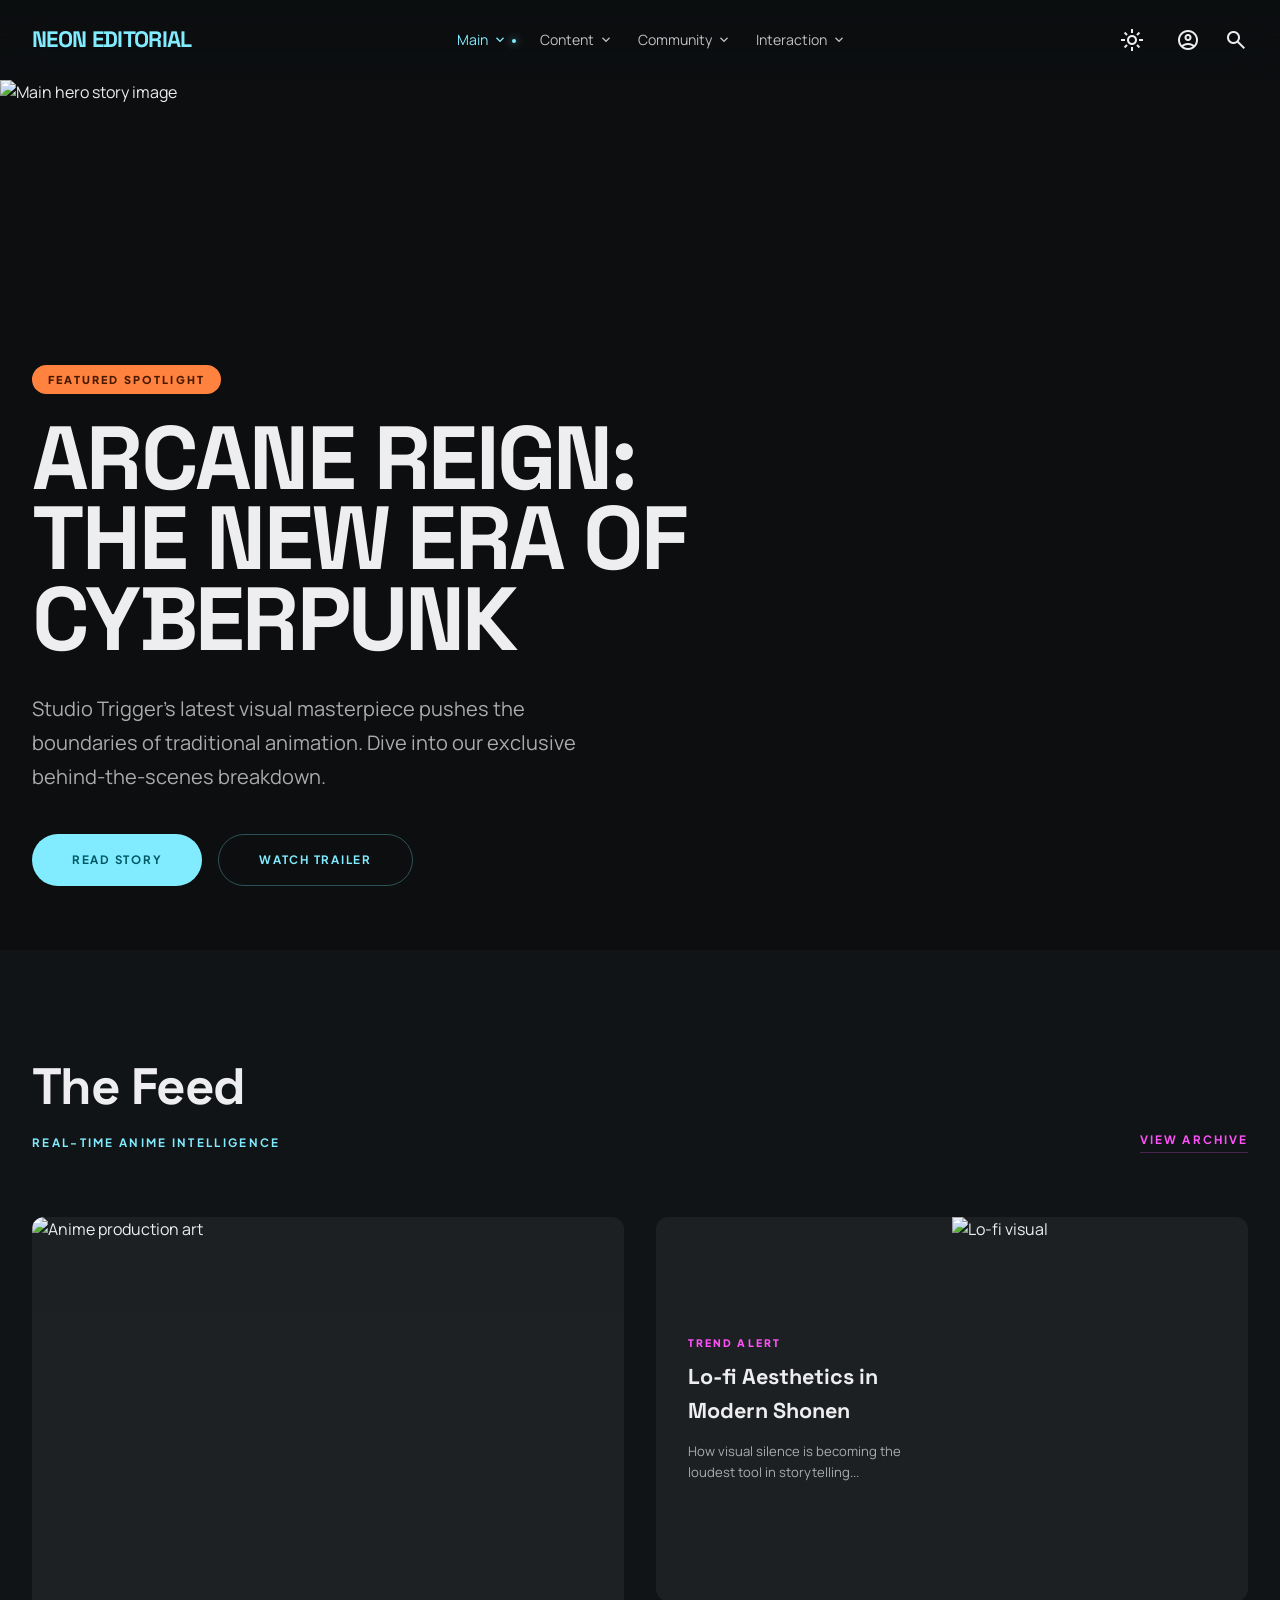
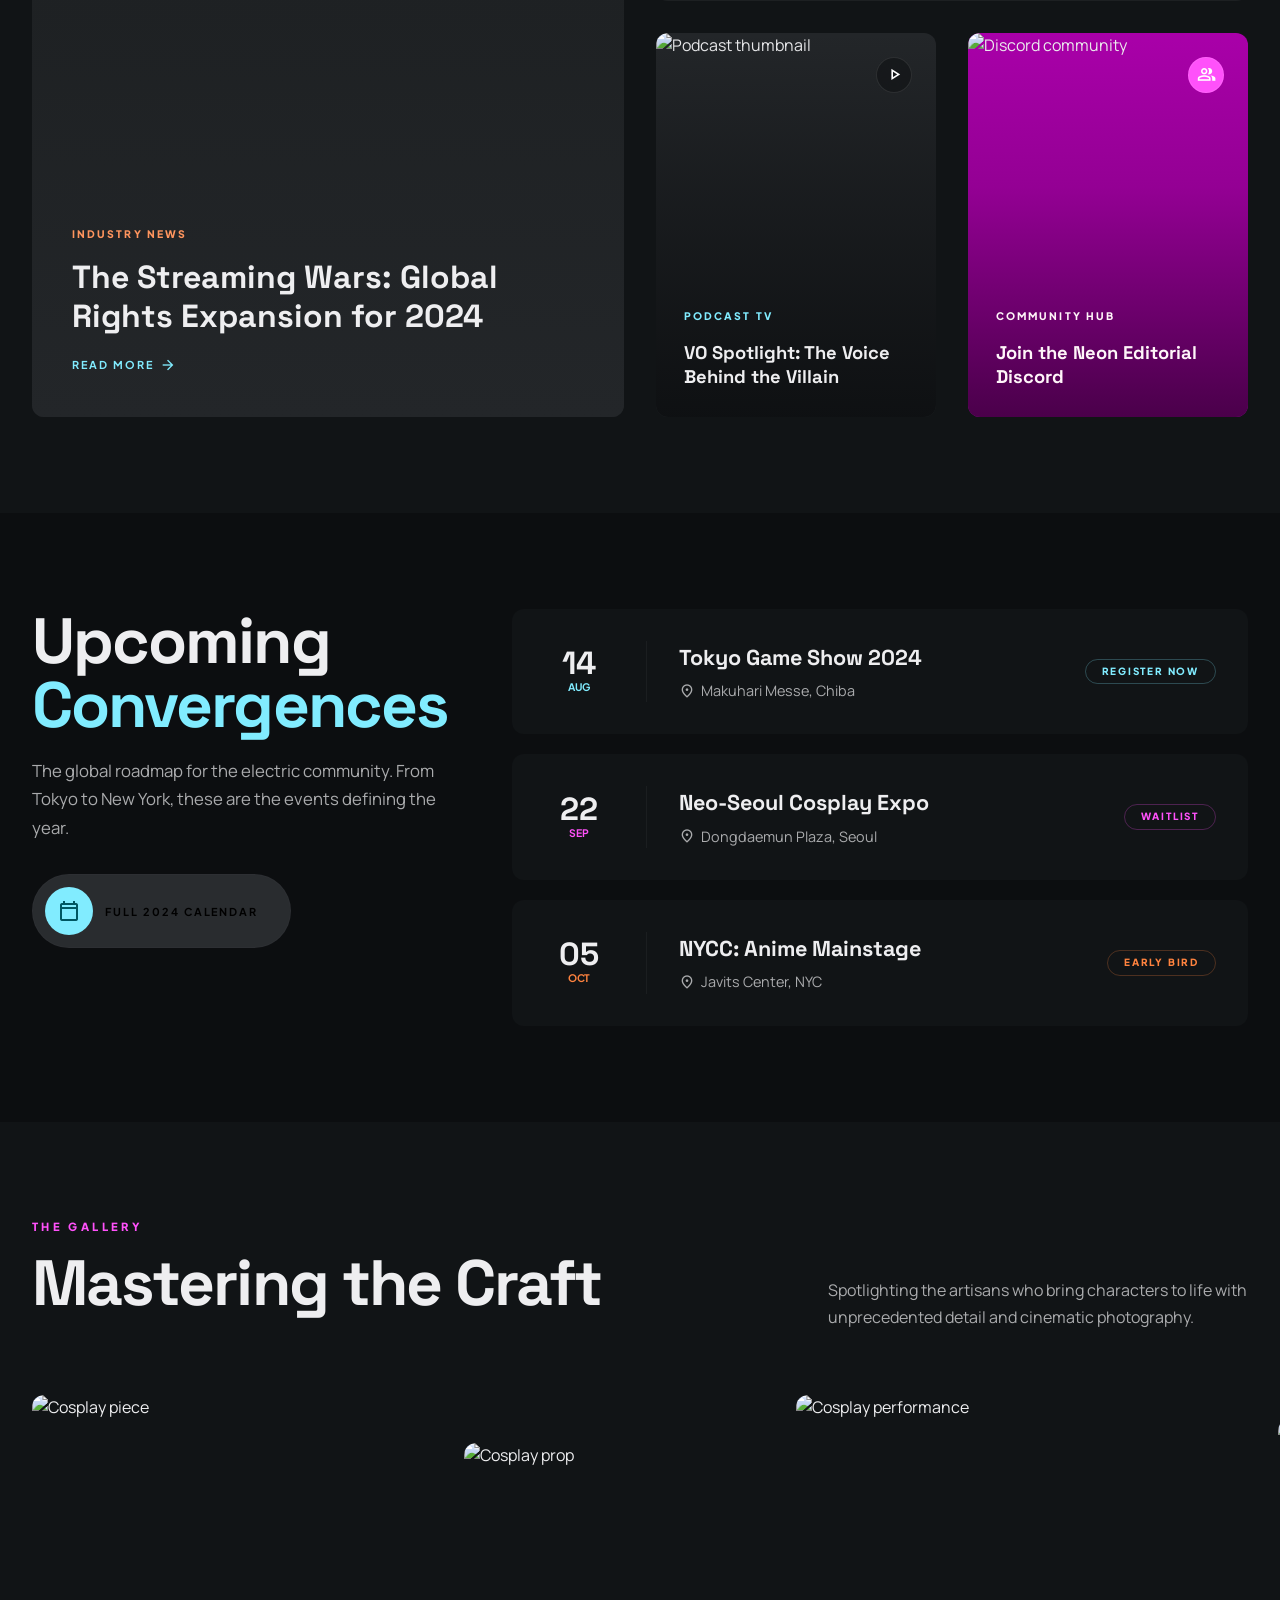
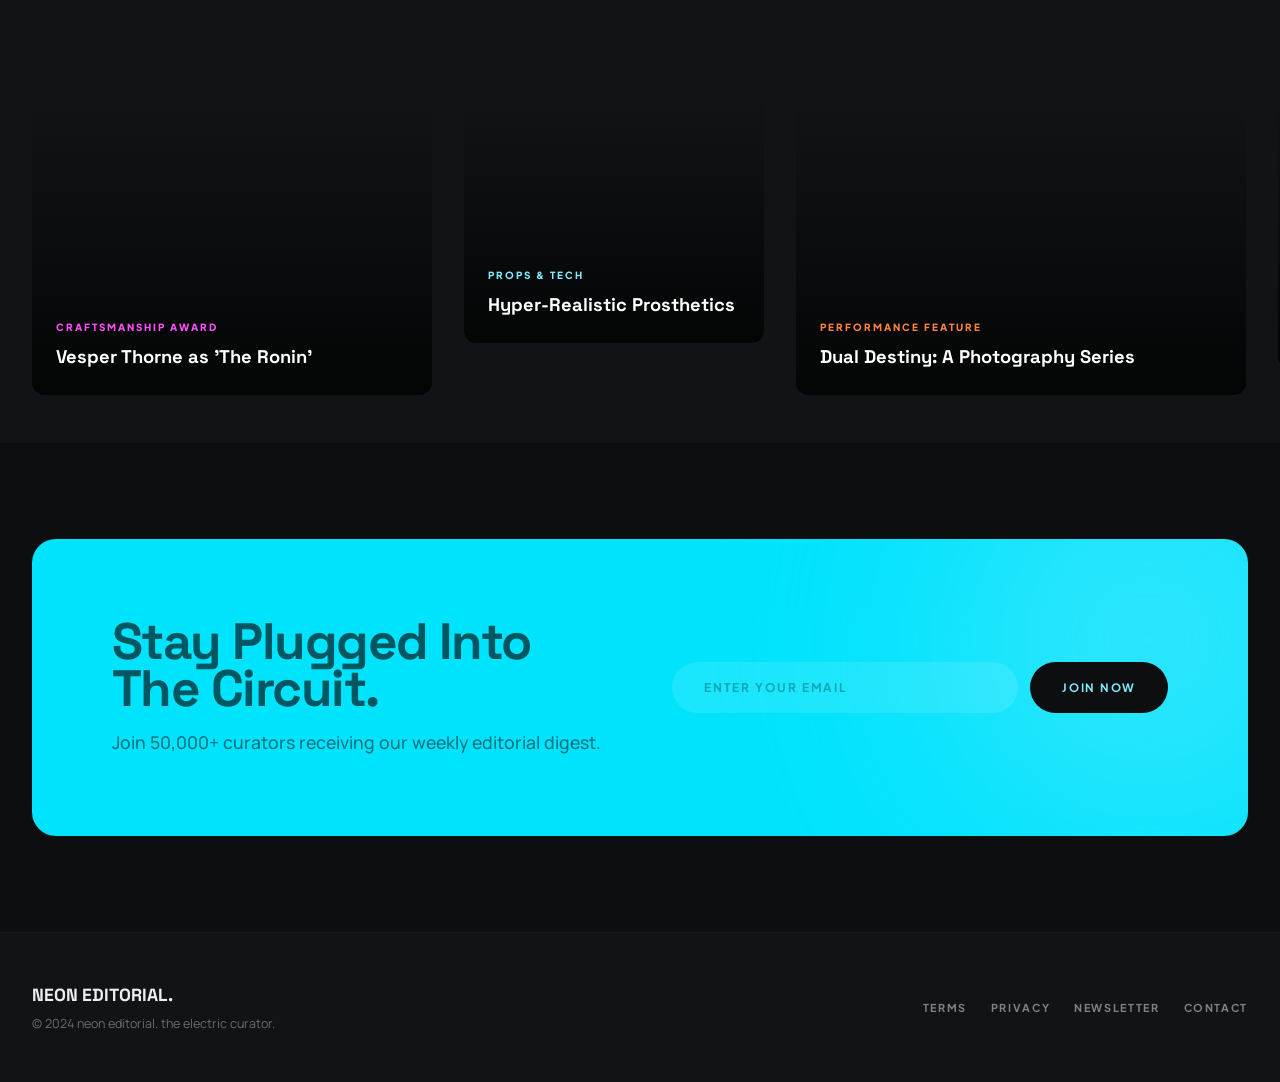
==== index.html @ bb86d71d "Add files via upload" ====
<!DOCTYPE html>
<html lang="en">
<head>
  <meta charset="UTF-8" />
  <meta name="viewport" content="width=device-width, initial-scale=1.0" />
  <meta name="description" content="Neon Editorial — The Electric Curator. Breaking anime news, cosplay spotlights, and exclusive industry coverage." />
  <title>Neon Editorial | The Electric Curator</title>

  <!-- Google Fonts -->
  <link rel="preconnect" href="https://fonts.googleapis.com" />
  <link rel="preconnect" href="https://fonts.gstatic.com" crossorigin />
  <link href="https://fonts.googleapis.com/css2?family=Space+Grotesk:wght@300;400;500;600;700&family=Manrope:wght@300;400;500;600;700;800&family=Plus+Jakarta+Sans:wght@400;500;600;700&display=swap" rel="stylesheet" />
  <link href="https://fonts.googleapis.com/css2?family=Material+Symbols+Outlined:opsz,wght,FILL,GRAD@24,400,0,0" rel="stylesheet" />

  <style>
    /* =============================================
       DESIGN TOKENS
    ============================================= */
    :root {
      --primary:              #81ecff;
      --primary-dim:          #00d4ec;
      --primary-container:    #00e3fd;
      --on-primary:           #005762;

      --secondary:            #ff51fa;
      --secondary-dim:        #ff51fa;
      --secondary-container:  #a900a9;
      --on-secondary:         #400040;
      --on-secondary-container: #fff5f9;

      --tertiary:             #ff833f;
      --tertiary-dim:         #ff7520;
      --tertiary-fixed:       #ff955e;
      --on-tertiary:          #481900;

      --surface:                   #0c0e10;
      --surface-bright:            #292c2f;
      --surface-container-low:     #111416;
      --surface-container:         #171a1c;
      --surface-container-high:    #1d2022;
      --surface-container-highest: #232629;

      --on-surface:       #eeeef0;
      --on-surface-variant: #aaabad;
      --on-background:    #eeeef0;
      --outline-variant:  #46484a;

      --font-headline: 'Space Grotesk', sans-serif;
      --font-body:     'Manrope', sans-serif;
      --font-label:    'Plus Jakarta Sans', sans-serif;

      --nav-h: 80px;
    }

    /* Light Mode Overrides */
    :root.light-mode {
      --primary:           #00606f; /* Refined dark cyan for light bg */
      --primary-dim:       #004e5b;
      --primary-container: #81ecff;
      --on-primary:        #ffffff;

      --secondary:         #c218bb; /* Darker pink */
      --secondary-container: #ffdfef;
      --on-secondary:      #ffffff;

      --surface:                   #f8fafc;
      --surface-bright:            #ffffff;
      --surface-container-low:     #f1f5f9;
      --surface-container:         #e2e8f0;
      --surface-container-high:    #d1d5db;
      --surface-container-highest: #94a3b8;

      --on-surface:       #0f172a;
      --on-surface-variant: #475569;
      --on-background:    #0f172a;
      --outline-variant:  #cbd5e1;
    }

    /* Transition for theme switching */
    body {
      transition: background-color 0.35s ease, color 0.35s ease;
    }

    /* =============================================
       RESET
    ============================================= */
    *, *::before, *::after { box-sizing: border-box; margin: 0; padding: 0; }
    html  { scroll-behavior: smooth; }
    body  {
      font-family: var(--font-body);
      background: var(--surface);
      color: var(--on-surface);
      overflow-x: hidden;
      line-height: 1.6;
    }
    img   { display: block; max-width: 100%; }
    a     { text-decoration: none; color: inherit; }
    button{ cursor: pointer; border: none; background: none; font-family: inherit; }

    .material-symbols-outlined {
      font-variation-settings: 'FILL' 0, 'wght' 400, 'GRAD' 0, 'opsz' 24;
      vertical-align: middle;
      line-height: 1;
    }

    /* =============================================
       LAYOUT
    ============================================= */
    .container {
      max-width: 1400px;
      margin-inline: auto;
      padding-inline: 2rem;
    }
    @media (max-width: 480px) { .container { padding-inline: 1.25rem; } }

    /* =============================================
       NAVIGATION
    ============================================= */
    .nav {
      position: fixed;
      top: 0; left: 0; right: 0;
      height: var(--nav-h);
      z-index: 1000;
      background: linear-gradient(to bottom, rgba(12,14,16,0.85), rgba(12,14,16,0));
      backdrop-filter: blur(20px);
      -webkit-backdrop-filter: blur(20px);
      border-bottom: 1px solid transparent;
      transition: background 0.3s, border-color 0.3s;
    }
    .nav.scrolled {
      background: rgba(12,14,16,0.97);
      border-color: rgba(70,72,74,0.3);
    }
    .nav__inner {
      display: flex;
      align-items: center;
      justify-content: space-between;
      height: 100%;
      max-width: 1400px;
      margin-inline: auto;
      padding-inline: 2rem;
    }
    .nav__logo {
      font-family: var(--font-headline);
      font-size: 1.4rem;
      font-weight: 700;
      letter-spacing: -0.03em;
      color: var(--primary);
    }

    /* Desktop nav groups */
    .nav__groups {
      display: flex;
      align-items: center;
      gap: 1.5rem;
      list-style: none;
    }
    .nav__group { position: relative; }
    .nav__group-btn {
      display: flex;
      align-items: center;
      gap: 4px;
      font-family: var(--font-body);
      font-size: 0.88rem;
      color: rgba(238,238,240,0.8);
      padding: 1rem 0;
      transition: color 0.25s;
    }
    .nav__group-btn:hover,
    .nav__group-btn.active { color: var(--primary); }
    .nav__group-btn.active-dot::after {
      content: '';
      display: block;
      width: 4px; height: 4px;
      border-radius: 50%;
      background: var(--primary);
      box-shadow: 0 0 8px var(--primary);
      margin: 3px auto 0;
    }

    /* Dropdown */
    .nav__dropdown {
      position: absolute;
      top: 100%; left: 0;
      min-width: 180px;
      background: var(--surface-container-high);
      border: 1px solid rgba(70,72,74,0.2);
      border-radius: 0.75rem;
      padding: 0.5rem 0;
      box-shadow: 0 20px 40px rgba(0,0,0,0.4);
      backdrop-filter: blur(16px);
      opacity: 0;
      transform: translateY(8px);
      pointer-events: none;
      transition: opacity 0.25s, transform 0.25s;
    }
    .nav__group:hover .nav__dropdown,
    .nav__group:focus-within .nav__dropdown {
      opacity: 1;
      transform: translateY(0);
      pointer-events: auto;
    }
    .nav__dropdown a {
      display: block;
      padding: 0.75rem 1.5rem;
      font-size: 0.85rem;
      color: rgba(238,238,240,0.8);
      transition: color 0.2s, background 0.2s;
    }
    .nav__dropdown a:hover     { color: var(--primary); background: rgba(129,236,255,0.06); }
    .nav__dropdown a.dd-active { color: var(--primary); background: rgba(129,236,255,0.05); font-weight: 700; }

    .nav__search {
      color: var(--on-surface);
      display: flex;
      align-items: center;
      transition: transform 0.2s;
    }
    .nav__search:hover  { transform: scale(1.1); }
    .nav__search:active { transform: scale(0.92); }

    .nav__actions {
      display: flex;
      align-items: center;
      gap: 1rem;
    }

    .nav__btn {
      color: var(--on-surface);
      display: flex;
      align-items: center;
      padding: 0.5rem;
      border-radius: 50%;
      transition: background 0.2s, transform 0.2s;
    }
    .nav__btn:hover { background: rgba(129,236,255,0.1); transform: scale(1.1); }
    .nav__btn:active { transform: scale(0.95); }

    /* Welcome Banner */
    #welcome-banner {
      display: none;
      font-family: var(--font-label);
      font-size: 0.75rem;
      font-weight: 700;
      letter-spacing: 0.1em;
      text-transform: uppercase;
      color: var(--primary);
      margin-right: 1rem;
    }

    /* Settings Panel */
    .settings-panel {
      position: fixed;
      top: calc(var(--nav-h) + 12px);
      right: 2rem;
      width: 280px;
      background: var(--surface-container-high);
      border: 1px solid var(--outline-variant);
      border-radius: 1rem;
      padding: 1.5rem;
      box-shadow: 0 20px 40px rgba(0,0,0,0.5);
      z-index: 1100;
      opacity: 0;
      transform: translateY(-20px) scale(0.95);
      pointer-events: none;
      transition: all 0.3s cubic-bezier(0.16, 1, 0.3, 1);
      backdrop-filter: blur(20px);
    }
    .settings-panel.open {
      opacity: 1;
      transform: translateY(0) scale(1);
      pointer-events: auto;
    }
    .settings-panel h3 {
      font-family: var(--font-headline);
      font-size: 1.1rem;
      margin-bottom: 1rem;
      color: var(--primary);
    }
    .settings-input {
      width: 100%;
      background: var(--surface-container-low);
      border: 1px solid var(--outline-variant);
      border-radius: 0.5rem;
      padding: 0.75rem;
      color: var(--on-surface);
      font-family: var(--font-body);
      margin-bottom: 1.25rem;
    }
    .settings-save {
      width: 100%;
      background: var(--primary);
      color: var(--on-primary);
      padding: 0.75rem;
      border-radius: 999px;
      font-weight: 700;
      font-size: 0.7rem;
      text-transform: uppercase;
      letter-spacing: 0.1em;
    }

    /* Hamburger */
    .nav__hamburger {
      display: none;
      flex-direction: column;
      gap: 5px;
      width: 28px;
      cursor: pointer;
      padding: 4px;
    }
    .nav__hamburger span {
      display: block; height: 2px;
      background: var(--on-surface);
      border-radius: 2px;
      transition: transform 0.35s, opacity 0.25s, width 0.25s;
    }
    .nav__hamburger.open span:nth-child(1) { transform: translateY(7px) rotate(45deg); }
    .nav__hamburger.open span:nth-child(2) { opacity: 0; width: 0; }
    .nav__hamburger.open span:nth-child(3) { transform: translateY(-7px) rotate(-45deg); }

    /* Mobile drawer */
    .nav__drawer {
      position: fixed;
      top: var(--nav-h); left: 0; right: 0;
      background: rgba(12,14,16,0.97);
      backdrop-filter: blur(24px);
      border-bottom: 1px solid rgba(70,72,74,0.3);
      padding: 1.5rem 2rem 2rem;
      display: flex;
      flex-direction: column;
      gap: 0.25rem;
      transform: translateY(-110%);
      transition: transform 0.4s cubic-bezier(0.16,1,0.3,1);
      z-index: 999;
    }
    .nav__drawer.open { transform: translateY(0); }
    .nav__drawer a {
      font-family: var(--font-label);
      font-size: 0.95rem;
      font-weight: 600;
      letter-spacing: 0.05em;
      text-transform: uppercase;
      color: rgba(238,238,240,0.75);
      padding: 0.65rem 0;
      border-bottom: 1px solid rgba(70,72,74,0.2);
      transition: color 0.2s;
    }
    .nav__drawer a:last-child { border-bottom: none; }
    .nav__drawer a:hover { color: var(--primary); }

    @media (max-width: 768px) {
      .nav__groups    { display: none; }
      .nav__hamburger { display: flex; }
    }

    /* =============================================
       HERO / FEATURED SECTION
    ============================================= */
    .hero {
      position: relative;
      height: 870px;
      overflow: hidden;
      display: flex;
      align-items: flex-end;
    }
    .hero__img {
      position: absolute;
      inset: 0;
      width: 100%; height: 100%;
      object-fit: cover;
    }
    .hero__overlay {
      position: absolute;
      inset: 0;
      background: linear-gradient(to top, var(--surface) 0%, rgba(12,14,16,0.4) 50%, transparent 100%);
    }
    .hero__content {
      position: relative;
      z-index: 2;
      width: 100%;
      max-width: 1400px;
      margin-inline: auto;
      padding: 0 2rem 4rem;
    }
    .hero__inner { max-width: 48rem; }

    .badge {
      display: inline-block;
      padding: 0.35rem 1rem;
      background: var(--tertiary);
      color: var(--on-tertiary);
      font-family: var(--font-label);
      font-size: 0.68rem;
      font-weight: 900;
      letter-spacing: 0.2em;
      text-transform: uppercase;
      border-radius: 999px;
      margin-bottom: 1.5rem;
    }

    .hero__title {
      font-family: var(--font-headline);
      font-size: clamp(2.8rem, 7vw, 6rem);
      font-weight: 700;
      letter-spacing: -0.03em;
      line-height: 0.9;
      color: var(--on-background);
      margin-bottom: 2rem;
    }

    .hero__desc {
      font-size: clamp(1rem, 2vw, 1.25rem);
      color: var(--on-surface-variant);
      max-width: 36rem;
      margin-bottom: 2.5rem;
      line-height: 1.7;
    }

    .hero__actions {
      display: flex;
      flex-wrap: wrap;
      gap: 1rem;
    }

    .btn {
      display: inline-flex;
      align-items: center;
      gap: 0.4rem;
      font-family: var(--font-label);
      font-weight: 700;
      font-size: 0.72rem;
      letter-spacing: 0.15em;
      text-transform: uppercase;
      padding: 1rem 2.5rem;
      border-radius: 999px;
      transition: transform 0.2s, box-shadow 0.2s, opacity 0.2s;
    }
    .btn:active { transform: scale(0.93); }
    .btn--primary {
      background: var(--primary);
      color: var(--on-primary);
    }
    .btn--primary:hover { box-shadow: 0 0 28px rgba(129,236,255,0.35); opacity: 0.9; }
    .btn--outline {
      border: 1px solid rgba(129,236,255,0.3);
      color: var(--primary);
    }
    .btn--outline:hover { background: rgba(129,236,255,0.07); border-color: rgba(129,236,255,0.6); }

    @media (max-width: 600px) {
      .hero { height: auto; min-height: 90vh; padding-top: var(--nav-h); }
    }

    /* =============================================
       THE FEED — BENTO GRID
    ============================================= */
    .feed {
      background: var(--surface-container-low);
      padding: 6rem 0;
    }
    .feed__header {
      display: flex;
      justify-content: space-between;
      align-items: flex-end;
      margin-bottom: 4rem;
      gap: 1rem;
    }
    .section-title {
      font-family: var(--font-headline);
      font-size: clamp(2rem, 4vw, 3.2rem);
      font-weight: 700;
      letter-spacing: -0.03em;
      color: var(--on-background);
    }
    .section-sub {
      color: var(--primary);
      font-family: var(--font-label);
      font-size: 0.72rem;
      font-weight: 700;
      letter-spacing: 0.2em;
      text-transform: uppercase;
      margin-top: 0.4rem;
    }
    .link-archive {
      font-family: var(--font-label);
      font-size: 0.72rem;
      font-weight: 700;
      letter-spacing: 0.18em;
      text-transform: uppercase;
      color: var(--secondary);
      border-bottom: 1px solid rgba(255,81,250,0.25);
      padding-bottom: 2px;
      white-space: nowrap;
      flex-shrink: 0;
    }

    /* Bento grid */
    .bento {
      display: grid;
      grid-template-columns: repeat(4, 1fr);
      grid-template-rows: repeat(2, 1fr);
      gap: 2rem;
      height: 800px;
    }

    .bento__card {
      border-radius: 0.75rem;
      overflow: hidden;
      position: relative;
    }

    /* Large card spans 2 cols × 2 rows */
    .bento__card--large {
      grid-column: span 2;
      grid-row: span 2;
      background: var(--surface-container-high);
      cursor: pointer;
    }
    .bento__card--large img {
      position: absolute;
      inset: 0; width: 100%; height: 100%;
      object-fit: cover;
      transition: transform 0.7s;
    }
    .bento__card--large:hover img { transform: scale(1.06); }
    .bento__card--large .card-overlay {
      position: absolute;
      inset: 0;
      background: linear-gradient(to top, var(--surface-container-highest) 0%, rgba(35,38,41,0.2) 50%, transparent 100%);
    }
    .bento__card--large .card-body {
      position: absolute;
      bottom: 0; left: 0;
      padding: 2.5rem;
    }
    .card-tag {
      font-family: var(--font-label);
      font-size: 0.65rem;
      font-weight: 800;
      letter-spacing: 0.2em;
      text-transform: uppercase;
      display: block;
      margin-bottom: 1rem;
    }
    .card-tag--tertiary { color: var(--tertiary-fixed); }
    .card-tag--secondary { color: var(--secondary-dim); }
    .card-tag--primary   { color: var(--primary); }
    .card-tag--sec-cont  { color: var(--on-secondary-container, #fff5f9); }

    .card-title--lg {
      font-family: var(--font-headline);
      font-size: clamp(1.4rem, 2.5vw, 2.2rem);
      font-weight: 700;
      color: var(--on-surface);
      margin-bottom: 1rem;
      line-height: 1.2;
    }
    .card-readmore {
      display: inline-flex;
      align-items: center;
      gap: 0.4rem;
      font-family: var(--font-label);
      font-size: 0.68rem;
      font-weight: 700;
      letter-spacing: 0.18em;
      text-transform: uppercase;
      color: var(--primary);
      transition: gap 0.2s;
    }
    .bento__card--large:hover .card-readmore { gap: 0.8rem; }

    /* Horizontal card */
    .bento__card--h {
      grid-column: span 2;
      background: var(--surface-container-high);
      display: flex;
    }
    .bento__card--h .card-text {
      width: 50%;
      padding: 2rem;
      display: flex;
      flex-direction: column;
      justify-content: center;
    }
    .bento__card--h .card-img-wrap {
      width: 50%;
      position: relative;
    }
    .bento__card--h img {
      position: absolute;
      inset: 0; width: 100%; height: 100%;
      object-fit: cover;
    }
    .card-title--md {
      font-family: var(--font-headline);
      font-size: 1.35rem;
      font-weight: 700;
      color: var(--on-surface);
      margin-bottom: 0.75rem;
    }
    .card-desc {
      font-size: 0.82rem;
      color: var(--on-surface-variant);
      display: -webkit-box;
      -webkit-line-clamp: 2;
      -webkit-box-orient: vertical;
      overflow: hidden;
    }

    /* Small cards - Redesigned for full background images */
    .bento__card--sm {
      background: var(--surface-container-highest);
      display: flex;
      flex-direction: column;
      justify-content: flex-end;
      min-height: 200px; /* Ensure height on mobile */
    }
    .bento__card--sm img {
      position: absolute;
      inset: 0; width: 100%; height: 100%;
      object-fit: cover;
      transition: transform 0.6s cubic-bezier(0.16, 1, 0.3, 1);
    }
    .bento__card--sm:hover img { transform: scale(1.1); }
    
    .bento__card--sm .card-overlay {
      position: absolute;
      inset: 0;
      background: linear-gradient(to top, rgba(12, 14, 16, 0.9) 0%, rgba(12, 14, 16, 0.4) 60%, transparent 100%);
      transition: opacity 0.3s;
    }
    .bento__card--sm:hover .card-overlay { background: linear-gradient(to top, var(--surface) 0%, rgba(12, 14, 16, 0.6) 100%); }

    .bento__card--sm .card-content {
      position: relative;
      z-index: 2;
      padding: 1.75rem;
    }

    .bento__card--sm .card-title--sm {
      font-family: var(--font-headline);
      font-size: 1.15rem;
      font-weight: 700;
      color: var(--on-surface);
      line-height: 1.3;
    }

    /* Icon badge for small cards */
    .card-icon-badge {
      position: absolute;
      top: 1.5rem; right: 1.5rem;
      width: 36px; height: 36px;
      background: rgba(12, 14, 16, 0.5);
      backdrop-filter: blur(8px);
      border-radius: 50%;
      display: flex;
      align-items: center;
      justify-content: center;
      color: #fff;
      z-index: 2;
      border: 1px solid rgba(255, 255, 255, 0.1);
      transition: transform 0.3s, background 0.3s;
    }
    .bento__card--sm:hover .card-icon-badge {
      transform: scale(1.1);
      background: var(--primary);
      color: var(--on-primary);
    }

    .bento__card--sm-secondary {
      background: var(--secondary-container);
    }
    .bento__card--sm-secondary .card-overlay {
      background: linear-gradient(to top, rgba(64, 0, 64, 0.9) 0%, rgba(64, 0, 64, 0.2) 60%, transparent 100%);
    }
    .bento__card--sm-secondary .card-title--sm,
    .bento__card--sm-secondary .card-tag--sec-cont {
      color: var(--on-secondary-container);
    }

    @media (max-width: 1024px) {
      .bento {
        grid-template-columns: 1fr 1fr;
        grid-template-rows: auto;
        height: auto;
      }
      .bento__card--large { height: 480px; }
    }
    @media (max-width: 640px) {
      .bento { grid-template-columns: 1fr; }
      .bento__card--large { grid-column: 1; grid-row: auto; }
      .bento__card--h     { grid-column: 1; flex-direction: column; }
      .bento__card--h .card-text  { width: 100%; }
      .bento__card--h .card-img-wrap { width: 100%; height: 200px; position: relative; }
    }

    /* =============================================
       EVENTS
    ============================================= */
    .events {
      background: var(--surface);
      padding: 6rem 0;
    }
    .events__grid {
      display: grid;
      grid-template-columns: 1fr 2fr;
      gap: 4rem;
      align-items: start;
    }
    @media (max-width: 900px) {
      .events__grid { grid-template-columns: 1fr; gap: 2.5rem; }
    }

    .events__title {
      font-family: var(--font-headline);
      font-size: clamp(2.2rem, 5vw, 4rem);
      font-weight: 700;
      letter-spacing: -0.03em;
      line-height: 1;
      color: var(--on-background);
      margin-bottom: 1.25rem;
    }
    .events__title span { color: var(--primary); }
    .events__desc {
      color: var(--on-surface-variant);
      font-size: 1.05rem;
      line-height: 1.7;
      margin-bottom: 2rem;
    }

    .events__cal-btn {
      display: inline-flex;
      align-items: center;
      gap: 0.75rem;
      background: var(--surface-bright);
      border: 1px solid rgba(70,72,74,0.15);
      border-radius: 999px;
      padding: 0.75rem 2rem 0.75rem 0.75rem;
    }
    .events__cal-icon {
      width: 48px; height: 48px;
      border-radius: 50%;
      display: flex;
      align-items: center;
      justify-content: center;
      background: var(--primary);
      color: var(--on-primary);
      font-size: 1.25rem;
    }
    .events__cal-label {
      font-family: var(--font-label);
      font-size: 0.68rem;
      font-weight: 700;
      letter-spacing: 0.18em;
      text-transform: uppercase;
    }

    .events__list { display: flex; flex-direction: column; gap: 1.25rem; }

    .event-row {
      display: flex;
      align-items: center;
      gap: 2rem;
      padding: 2rem;
      background: var(--surface-container-low);
      border-radius: 0.75rem;
      transition: background 0.2s;
    }
    .event-row:hover { background: var(--surface-container); }

    .event-date {
      display: flex;
      flex-direction: column;
      align-items: center;
      min-width: 70px;
    }
    .event-date__num {
      font-family: var(--font-headline);
      font-size: 2rem;
      font-weight: 900;
      color: var(--on-background);
      line-height: 1;
    }
    .event-date__mon {
      font-family: var(--font-label);
      font-size: 0.65rem;
      font-weight: 700;
      letter-spacing: -0.03em;
      text-transform: uppercase;
    }
    .event-date__mon--primary   { color: var(--primary); }
    .event-date__mon--secondary { color: var(--secondary); }
    .event-date__mon--tertiary  { color: var(--tertiary); }

    .event-divider {
      flex: 1;
      border-left: 1px solid rgba(70,72,74,0.2);
      padding-left: 2rem;
    }
    .event-divider h4 {
      font-family: var(--font-headline);
      font-size: 1.35rem;
      font-weight: 700;
      color: var(--on-background);
      margin-bottom: 0.25rem;
    }
    .event-divider p {
      color: var(--on-surface-variant);
      display: flex;
      align-items: center;
      gap: 0.4rem;
      font-size: 0.9rem;
    }

    .event-badge {
      flex-shrink: 0;
      padding: 0.25rem 1rem;
      border-radius: 999px;
      font-family: var(--font-label);
      font-size: 0.62rem;
      font-weight: 900;
      letter-spacing: 0.18em;
      text-transform: uppercase;
    }
    .event-badge--primary   { border: 1px solid rgba(129,236,255,0.25); color: var(--primary); }
    .event-badge--secondary { border: 1px solid rgba(255,81,250,0.25);  color: var(--secondary); }
    .event-badge--tertiary  { border: 1px solid rgba(255,131,63,0.25);  color: var(--tertiary); }

    @media (max-width: 500px) {
      .event-badge { display: none; }
      .event-row   { gap: 1rem; padding: 1.25rem; }
    }

    /* =============================================
       GALLERY
    ============================================= */
    .gallery {
      background: var(--surface-container-low);
      padding: 6rem 0 0;
      overflow: hidden;
    }
    .gallery__header {
      display: flex;
      flex-direction: column;
      gap: 1.5rem;
      margin-bottom: 4rem;
    }
    @media (min-width: 768px) {
      .gallery__header {
        flex-direction: row;
        align-items: flex-end;
        justify-content: space-between;
      }
    }
    .gallery__eyebrow {
      font-family: var(--font-label);
      font-size: 0.7rem;
      font-weight: 900;
      letter-spacing: 0.3em;
      text-transform: uppercase;
      color: var(--secondary);
      margin-bottom: 1rem;
      display: block;
    }
    .gallery__title {
      font-family: var(--font-headline);
      font-size: clamp(2.5rem, 5vw, 4rem);
      font-weight: 700;
      letter-spacing: -0.03em;
      line-height: 1;
      color: var(--on-background);
      margin-bottom: 1rem;
    }
    .gallery__desc {
      color: var(--on-surface-variant);
      font-size: 1rem;
      max-width: 420px;
      line-height: 1.7;
    }

    /* Horizontal strip */
    .gallery__strip {
      display: flex;
      gap: 2rem;
      padding: 0 2rem 3rem;
      overflow-x: auto;
      scrollbar-width: none;
    }
    .gallery__strip::-webkit-scrollbar { display: none; }

    .gallery__item {
      border-radius: 0.75rem;
      overflow: hidden;
      position: relative;
      flex-shrink: 0;
      cursor: pointer;
    }
    .gallery__item:nth-child(1) { width: 400px; height: 600px; }
    .gallery__item:nth-child(2) { width: 300px; height: 500px; margin-top: 48px; }
    .gallery__item:nth-child(3) { width: 450px; height: 600px; }
    .gallery__item:nth-child(4) { width: 350px; height: 550px; margin-top: 24px; }

    .gallery__item img {
      width: 100%; height: 100%;
      object-fit: cover;
      transition: transform 0.7s;
    }
    .gallery__item:hover img { transform: scale(1.05); }

    .gallery__item-overlay {
      position: absolute;
      inset: 0;
      background: linear-gradient(to top, rgba(0,0,0,0.8) 0%, transparent 50%);
      display: flex;
      flex-direction: column;
      justify-content: flex-end;
      padding: 1.5rem;
    }
    .gallery__item-tag {
      font-family: var(--font-label);
      font-size: 0.62rem;
      font-weight: 800;
      letter-spacing: 0.2em;
      text-transform: uppercase;
      margin-bottom: 0.4rem;
    }
    .gallery__item-title {
      font-family: var(--font-headline);
      font-size: 1.15rem;
      font-weight: 700;
      color: #fff;
    }

    @media (max-width: 768px) {
      .gallery__item:nth-child(1) { width: 280px; height: 420px; }
      .gallery__item:nth-child(2) { width: 220px; height: 360px; margin-top: 30px; }
      .gallery__item:nth-child(3) { width: 300px; height: 420px; }
      .gallery__item:nth-child(4) { width: 240px; height: 390px; margin-top: 16px; }
    }

    /* =============================================
       NEWSLETTER CTA
    ============================================= */
    .newsletter {
      padding: 6rem 0;
    }
    .newsletter__box {
      background: var(--primary-container);
      border-radius: 1.5rem;
      padding: 5rem;
      position: relative;
      overflow: hidden;
    }
    .newsletter__glow {
      position: absolute;
      width: 400px; height: 400px;
      border-radius: 50%;
      background: var(--primary);
      filter: blur(120px);
      opacity: 0.4;
      top: -100px; right: -100px;
      pointer-events: none;
    }
    .newsletter__inner {
      position: relative;
      z-index: 1;
      display: grid;
      grid-template-columns: 1fr 1fr;
      gap: 4rem;
      align-items: center;
    }
    @media (max-width: 768px) {
      .newsletter__box   { padding: 2.5rem 1.75rem; }
      .newsletter__inner { grid-template-columns: 1fr; gap: 2rem; }
    }

    .newsletter__title {
      font-family: var(--font-headline);
      font-size: clamp(2rem, 4vw, 3.5rem);
      font-weight: 900;
      letter-spacing: -0.03em;
      line-height: 0.9;
      color: var(--on-primary);
      margin-bottom: 1rem;
    }
    .newsletter__desc {
      color: rgba(0,87,98,0.8);
      font-size: 1.1rem;
      font-weight: 500;
    }

    .newsletter__form {
      display: flex;
      flex-direction: column;
      gap: 0.75rem;
    }
    @media (min-width: 600px) {
      .newsletter__form { flex-direction: row; }
    }

    .newsletter__input {
      flex: 1;
      background: rgba(255,255,255,0.1);
      border: none;
      border-radius: 999px;
      padding: 1.1rem 2rem;
      font-family: var(--font-label);
      font-size: 0.75rem;
      font-weight: 700;
      letter-spacing: 0.15em;
      color: var(--on-primary);
      outline: none;
    }
    .newsletter__input::placeholder { color: rgba(0,87,98,0.45); }
    .newsletter__input:focus { box-shadow: 0 0 0 2px rgba(0,87,98,0.25); }

    .newsletter__btn {
      background: var(--surface);
      color: var(--primary);
      font-family: var(--font-label);
      font-size: 0.72rem;
      font-weight: 700;
      letter-spacing: 0.15em;
      text-transform: uppercase;
      padding: 1.1rem 2rem;
      border-radius: 999px;
      transition: transform 0.2s;
      white-space: nowrap;
    }
    .newsletter__btn:hover  { opacity: 0.9; }
    .newsletter__btn:active { transform: scale(0.93); }

    /* =============================================
       FOOTER
    ============================================= */
    .footer {
      background: var(--surface-container-low);
      border-top: 1px solid rgba(70,72,74,0.15);
      padding: 3rem 0;
    }
    .footer__inner {
      display: grid;
      grid-template-columns: 1fr auto;
      align-items: center;
      gap: 2rem;
    }
    @media (max-width: 640px) {
      .footer__inner { grid-template-columns: 1fr; text-align: center; }
      .footer__links { justify-content: center; }
    }

    .footer__logo {
      font-family: var(--font-headline);
      font-size: 1.1rem;
      font-weight: 900;
      color: var(--on-surface);
      margin-bottom: 0.35rem;
    }
    .footer__copy {
      font-size: 0.78rem;
      color: rgba(238,238,240,0.4);
      text-transform: lowercase;
    }
    .footer__links {
      display: flex;
      flex-wrap: wrap;
      gap: 1.5rem;
    }
    .footer__links a {
      font-family: var(--font-label);
      font-size: 0.68rem;
      font-weight: 700;
      letter-spacing: 0.15em;
      text-transform: uppercase;
      color: rgba(238,238,240,0.5);
      transition: color 0.25s;
    }
    .footer__links a:hover { color: var(--secondary); }

    /* =============================================
       SCROLL REVEAL
    ============================================= */
    [data-reveal] {
      opacity: 0;
      transform: translateY(24px);
      transition: opacity 0.65s cubic-bezier(0.16,1,0.3,1),
                  transform 0.65s cubic-bezier(0.16,1,0.3,1);
    }
    [data-reveal].visible { opacity: 1; transform: translateY(0); }
    [data-reveal-delay="1"] { transition-delay: 0.1s; }
    [data-reveal-delay="2"] { transition-delay: 0.2s; }
  </style>
</head>
<body>

  <!-- =============================================
       NAVIGATION
  ============================================= -->
  <nav class="nav" id="main-nav">
    <div class="nav__inner">
      <a href="index.html" class="nav__logo">NEON EDITORIAL</a>

      <ul class="nav__groups" role="list">
        <!-- Main -->
        <li class="nav__group">
          <button class="nav__group-btn active-dot" style="color:var(--primary)">
            Main <span class="material-symbols-outlined" style="font-size:1rem">expand_more</span>
          </button>
          <div class="nav__dropdown">
            <a href="index.html" class="dd-active">Home</a>
            <a href="about.html">About</a>
          </div>
        </li>
        <!-- Content -->
        <li class="nav__group">
          <button class="nav__group-btn">
            Content <span class="material-symbols-outlined" style="font-size:1rem">expand_more</span>
          </button>
          <div class="nav__dropdown">
            <a href="#">News</a>
            <a href="#">Events</a>
          </div>
        </li>
        <!-- Community -->
        <li class="nav__group">
          <button class="nav__group-btn">
            Community <span class="material-symbols-outlined" style="font-size:1rem">expand_more</span>
          </button>
          <div class="nav__dropdown" style="min-width:210px">
            <a href="#">Cosplay Gallery</a>
            <a href="#">Spotlight</a>
          </div>
        </li>
        <!-- Interaction -->
        <li class="nav__group">
          <button class="nav__group-btn">
            Interaction <span class="material-symbols-outlined" style="font-size:1rem">expand_more</span>
          </button>
          <div class="nav__dropdown">
            <a href="reviews.html">Reviews</a> 
            <a href="contact.html">Contact</a>
          </div>
        </li>
      </ul>

      <div class="nav__actions">
        <span id="welcome-banner">Welcome, Guest</span>
        
        <button id="theme-toggle" class="nav__btn" aria-label="Toggle theme">
          <span class="material-symbols-outlined" id="theme-icon">light_mode</span>
        </button>

        <button id="user-toggle" class="nav__btn" aria-label="User settings">
          <span class="material-symbols-outlined">account_circle</span>
        </button>

        <button class="nav__search" aria-label="Search">
          <span class="material-symbols-outlined">search</span>
        </button>
      </div>

      <button class="nav__hamburger" id="hamburger" aria-label="Toggle menu" aria-expanded="false">
        <span></span><span></span><span></span>
      </button>
    </div>
  </nav>

  <!-- User Settings Panel -->
  <div class="settings-panel" id="settings-panel">
    <h3>User Identity</h3>
    <p style="font-size: 0.75rem; color: var(--on-surface-variant); margin-bottom: 1rem;">Set your name for a personalized experience.</p>
    <input type="text" id="user-name-input" class="settings-input" placeholder="Your Name" maxlength="20">
    <button id="save-settings" class="settings-save">Save Identity</button>
  </div>

  <!-- Mobile drawer -->
  <div class="nav__drawer" id="nav-drawer">
    <a href="index.html">Home</a>
    <a href="about.html">About</a>
    <a href="#">News</a>
    <a href="#">Events</a>
    <a href="#">Cosplay Gallery</a>
    <a href="#">Spotlight</a>
    <a href="#">Reviews</a>
    <a href="#">Contact</a>
  </div>

  <main style="padding-top: var(--nav-h)">

    <!-- =============================================
         HERO
    ============================================= -->
    <section class="hero">
      <img
        class="hero__img"
        src="https://lh3.googleusercontent.com/aida-public/[base64]"
        alt="Main hero story image"
        referrerpolicy="no-referrer"
      />
      <div class="hero__overlay"></div>
      <div class="hero__content">
        <div class="hero__inner">
          <span class="badge">Featured Spotlight</span>
          <h1 class="hero__title">ARCANE REIGN: THE NEW ERA OF CYBERPUNK</h1>
          <p class="hero__desc">
            Studio Trigger's latest visual masterpiece pushes the boundaries of traditional animation.
            Dive into our exclusive behind-the-scenes breakdown.
          </p>
          <div class="hero__actions">
            <a href="#" class="btn btn--primary">Read Story</a>
            <a href="#" class="btn btn--outline">Watch Trailer</a>
          </div>
        </div>
      </div>
    </section>

    <!-- =============================================
         THE FEED (BENTO GRID)
    ============================================= -->
    <section class="feed">
      <div class="container">
        <div class="feed__header" data-reveal>
          <div>
            <h2 class="section-title">The Feed</h2>
            <p class="section-sub">Real-time Anime Intelligence</p>
          </div>
          <a href="#" class="link-archive">View Archive</a>
        </div>

        <div class="bento">
          <!-- Large primary card -->
          <div class="bento__card bento__card--large" data-reveal>
            <img
              src="image/index/2.jpg"
              alt="Anime production art" referrerpolicy="no-referrer"
            />
            <div class="card-overlay"></div>
            <div class="card-body">
              <span class="card-tag card-tag--tertiary">Industry News</span>
              <h3 class="card-title--lg">The Streaming Wars: Global Rights Expansion for 2024</h3>
              <a href="#" class="card-readmore">
                Read More <span class="material-symbols-outlined" style="font-size:1rem">arrow_forward</span>
              </a>
            </div>
          </div>

          <!-- Horizontal card -->
          <div class="bento__card bento__card--h" data-reveal data-reveal-delay="1">
            <div class="card-text">
              <span class="card-tag card-tag--secondary" style="margin-bottom:0.5rem">Trend Alert</span>
              <h3 class="card-title--md">Lo-fi Aesthetics in Modern Shonen</h3>
              <p class="card-desc">How visual silence is becoming the loudest tool in storytelling...</p>
            </div>
            <div class="card-img-wrap">
              <img
                src="image/index/1.webp"
                alt="Lo-fi visual" referrerpolicy="no-referrer"
              />
            </div>
          </div>

          <!-- Small card: Podcast -->
          <div class="bento__card bento__card--sm" data-reveal>
            <img
              src="image/index/3.webp"
              alt="Podcast thumbnail" referrerpolicy="no-referrer"
            />
            <div class="card-overlay"></div>
            <div class="card-icon-badge">
              <span class="material-symbols-outlined" style="font-size:1.2rem">play_arrow</span>
            </div>
            <div class="card-content">
              <span class="card-tag card-tag--primary">Podcast TV</span>
              <h3 class="card-title--sm">VO Spotlight: The Voice Behind the Villain</h3>
            </div>
          </div>

          <!-- Small card: Community -->
          <div class="bento__card bento__card--sm bento__card--sm-secondary" data-reveal data-reveal-delay="1">
            <img
              src="image/index/4.jpg"
              alt="Discord community" referrerpolicy="no-referrer"
            />
            <div class="card-overlay"></div>
            <div class="card-icon-badge" style="background:var(--secondary); color: white;">
              <span class="material-symbols-outlined" style="font-size:1.2rem">group</span>
            </div>
            <div class="card-content">
              <span class="card-tag card-tag--sec-cont">Community Hub</span>
              <h3 class="card-title--sm">Join the Neon Editorial Discord</h3>
            </div>
          </div>
      </div>
    </section>

    <!-- =============================================
         EVENTS
    ============================================= -->
    <section class="events">
      <div class="container">
        <div class="events__grid">
          <!-- Left: intro -->
          <div data-reveal>
            <h2 class="events__title">
              Upcoming<br/><span>Convergences</span>
            </h2>
            <p class="events__desc">
              The global roadmap for the electric community. From Tokyo to New York,
              these are the events defining the year.
            </p>
            <button class="events__cal-btn">
              <span class="events__cal-icon">
                <span class="material-symbols-outlined">calendar_today</span>
              </span>
              <span class="events__cal-label">Full 2024 Calendar</span>
            </button>
          </div>

          <!-- Right: events list -->
          <div class="events__list" data-reveal data-reveal-delay="1">
            <div class="event-row">
              <div class="event-date">
                <span class="event-date__num">14</span>
                <span class="event-date__mon event-date__mon--primary">AUG</span>
              </div>
              <div class="event-divider">
                <h4>Tokyo Game Show 2024</h4>
                <p>
                  <span class="material-symbols-outlined" style="font-size:1rem">location_on</span>
                  Makuhari Messe, Chiba
                </p>
              </div>
              <span class="event-badge event-badge--primary">Register Now</span>
            </div>

            <div class="event-row">
              <div class="event-date">
                <span class="event-date__num">22</span>
                <span class="event-date__mon event-date__mon--secondary">SEP</span>
              </div>
              <div class="event-divider">
                <h4>Neo-Seoul Cosplay Expo</h4>
                <p>
                  <span class="material-symbols-outlined" style="font-size:1rem">location_on</span>
                  Dongdaemun Plaza, Seoul
                </p>
              </div>
              <span class="event-badge event-badge--secondary">Waitlist</span>
            </div>

            <div class="event-row">
              <div class="event-date">
                <span class="event-date__num">05</span>
                <span class="event-date__mon event-date__mon--tertiary">OCT</span>
              </div>
              <div class="event-divider">
                <h4>NYCC: Anime Mainstage</h4>
                <p>
                  <span class="material-symbols-outlined" style="font-size:1rem">location_on</span>
                  Javits Center, NYC
                </p>
              </div>
              <span class="event-badge event-badge--tertiary">Early Bird</span>
            </div>
          </div>
        </div>
      </div>
    </section>

    <!-- =============================================
         GALLERY
    ============================================= -->
    <section class="gallery">
      <div class="container" data-reveal>
        <div class="gallery__header">
          <div>
            <span class="gallery__eyebrow">The Gallery</span>
            <h2 class="gallery__title">Mastering the Craft</h2>
          </div>
          <p class="gallery__desc">
            Spotlighting the artisans who bring characters to life with unprecedented detail
            and cinematic photography.
          </p>
        </div>
      </div>

      <div class="gallery__strip">
        <div class="gallery__item">
          <img
            src="image/index/6.jpeg"
            alt="Cosplay piece" referrerpolicy="no-referrer"
          />
          <div class="gallery__item-overlay">
            <p class="gallery__item-tag" style="color:var(--secondary)">Craftsmanship Award</p>
            <h5 class="gallery__item-title">Vesper Thorne as 'The Ronin'</h5>
          </div>
        </div>

        <div class="gallery__item">
          <img
            src="image/index/7.avif"
            alt="Cosplay prop" referrerpolicy="no-referrer"
          />
          <div class="gallery__item-overlay">
            <p class="gallery__item-tag" style="color:var(--primary)">Props &amp; Tech</p>
            <h5 class="gallery__item-title">Hyper-Realistic Prosthetics</h5>
          </div>
        </div>

        <div class="gallery__item">
          <img
            src="image/index/10.jpg"
            alt="Cosplay performance" referrerpolicy="no-referrer"
          />
          <div class="gallery__item-overlay">
            <p class="gallery__item-tag" style="color:var(--tertiary)">Performance Feature</p>
            <h5 class="gallery__item-title">Dual Destiny: A Photography Series</h5>
          </div>
        </div>

        <div class="gallery__item">
          <img
            src="image/index/15.jpg"
            alt="Makeup detail" referrerpolicy="no-referrer"
          />
          <div class="gallery__item-overlay">
            <p class="gallery__item-tag" style="color:var(--secondary-dim)">Makeup Artistry</p>
            <h5 class="gallery__item-title">Transformation: The Hidden Art</h5>
          </div>
        </div>
      </div>
    </section>

    <!-- =============================================
         NEWSLETTER
    ============================================= -->
    <section class="newsletter">
      <div class="container">
        <div class="newsletter__box" data-reveal>
          <div class="newsletter__glow"></div>
          <div class="newsletter__inner">
            <div>
              <h2 class="newsletter__title">Stay Plugged Into The Circuit.</h2>
              <p class="newsletter__desc">Join 50,000+ curators receiving our weekly editorial digest.</p>
            </div>
            <form class="newsletter__form" id="newsletter-form" novalidate>
              <input
                class="newsletter__input"
                type="email"
                id="newsletter-email"
                placeholder="ENTER YOUR EMAIL"
                required
              />
              <button type="submit" class="newsletter__btn">Join Now</button>
            </form>
          </div>
        </div>
      </div>
    </section>
  </main>

  <!-- =============================================
       FOOTER
  ============================================= -->
  <footer class="footer">
    <div class="container footer__inner">
      <div>
        <div class="footer__logo">NEON EDITORIAL.</div>
        <div class="footer__copy">© 2024 Neon Editorial. The Electric Curator.</div>
      </div>
      <nav class="footer__links">
        <a href="#">Terms</a>
        <a href="#">Privacy</a>
        <a href="#">Newsletter</a>
        <a href="#">Contact</a>
      </nav>
    </div>
  </footer>

  <!-- =============================================
       JAVASCRIPT
  ============================================= -->
  <script>
    /* --- Nav scroll --- */
    const nav = document.getElementById('main-nav');
    window.addEventListener('scroll', () => {
      nav.classList.toggle('scrolled', window.scrollY > 40);
    }, { passive: true });

    /* --- Hamburger --- */
    const hamburger = document.getElementById('hamburger');
    const drawer    = document.getElementById('nav-drawer');
    hamburger.addEventListener('click', () => {
      const open = hamburger.classList.toggle('open');
      drawer.classList.toggle('open', open);
      hamburger.setAttribute('aria-expanded', String(open));
    });
    drawer.querySelectorAll('a').forEach(a => {
      a.addEventListener('click', () => {
        hamburger.classList.remove('open');
        drawer.classList.remove('open');
        hamburger.setAttribute('aria-expanded', 'false');
      });
    });

    /* --- Scroll reveal --- */
    const revealItems = document.querySelectorAll('[data-reveal]');
    const ro = new IntersectionObserver(entries => {
      entries.forEach(e => {
        if (e.isIntersecting) {
          e.target.classList.add('visible');
          ro.unobserve(e.target);
        }
      });
    }, { threshold: 0.1, rootMargin: '0px 0px -40px 0px' });
    revealItems.forEach(el => ro.observe(el));

    /* --- Newsletter form --- */
    document.getElementById('newsletter-form').addEventListener('submit', e => {
      e.preventDefault();
      const btn = e.target.querySelector('button');
      btn.textContent = '✓ Subscribed!';
      btn.style.background = '#28c882';
      btn.style.color = '#fff';
      setTimeout(() => {
        btn.textContent = 'Join Now';
        btn.style.background = '';
        btn.style.color = '';
        e.target.reset();
      }, 3000);
    });
    /* -----------------------------------------------
       USER PREFERENCES (LocalStorage)
       Note: Using localStorage instead of cookies for 
       better support in local file environments.
    ----------------------------------------------- */
    const setPreference = (name, value) => {
      localStorage.setItem(name, value);
    };

    const getPreference = (name) => {
      return localStorage.getItem(name) || "";
    };

    const themeToggle = document.getElementById('theme-toggle');
    const themeIcon   = document.getElementById('theme-icon');
    const userToggle  = document.getElementById('user-toggle');
    const settingsPanel = document.getElementById('settings-panel');
    const nameInput   = document.getElementById('user-name-input');
    const saveBtn     = document.getElementById('save-settings');
    const welcomeBanner = document.getElementById('welcome-banner');

    const updateWelcomeDisplay = (name) => {
      if (name) {
        welcomeBanner.textContent = `Welcome, ${name}`;
        welcomeBanner.style.display = 'block';
      } else {
        welcomeBanner.style.display = 'none';
      }
    };

    const toggleTheme = () => {
      const isLight = document.documentElement.classList.toggle('light-mode');
      themeIcon.textContent = isLight ? 'dark_mode' : 'light_mode';
      setPreference('user_theme', isLight ? 'light' : 'dark');
    };

    // Initialize Preferences
    const savedTheme = getPreference('user_theme');
    const savedName  = getPreference('user_name');

    if (savedTheme === 'light') {
      document.documentElement.classList.add('light-mode');
      themeIcon.textContent = 'dark_mode';
    }

    if (savedName) {
      updateWelcomeDisplay(savedName);
      nameInput.value = savedName;
    }

    // Listeners
    themeToggle.addEventListener('click', toggleTheme);
    
    userToggle.addEventListener('click', (e) => {
      e.stopPropagation();
      settingsPanel.classList.toggle('open');
    });

    saveBtn.addEventListener('click', () => {
      const name = nameInput.value.trim();
      setPreference('user_name', name);
      updateWelcomeDisplay(name);
      settingsPanel.classList.remove('open');
    });

    // Close panel on click outside
    document.addEventListener('click', (e) => {
      if (!settingsPanel.contains(e.target) && e.target !== userToggle && !userToggle.contains(e.target)) {
        settingsPanel.classList.remove('open');
      }
    });

  </script>
</body>
</html>
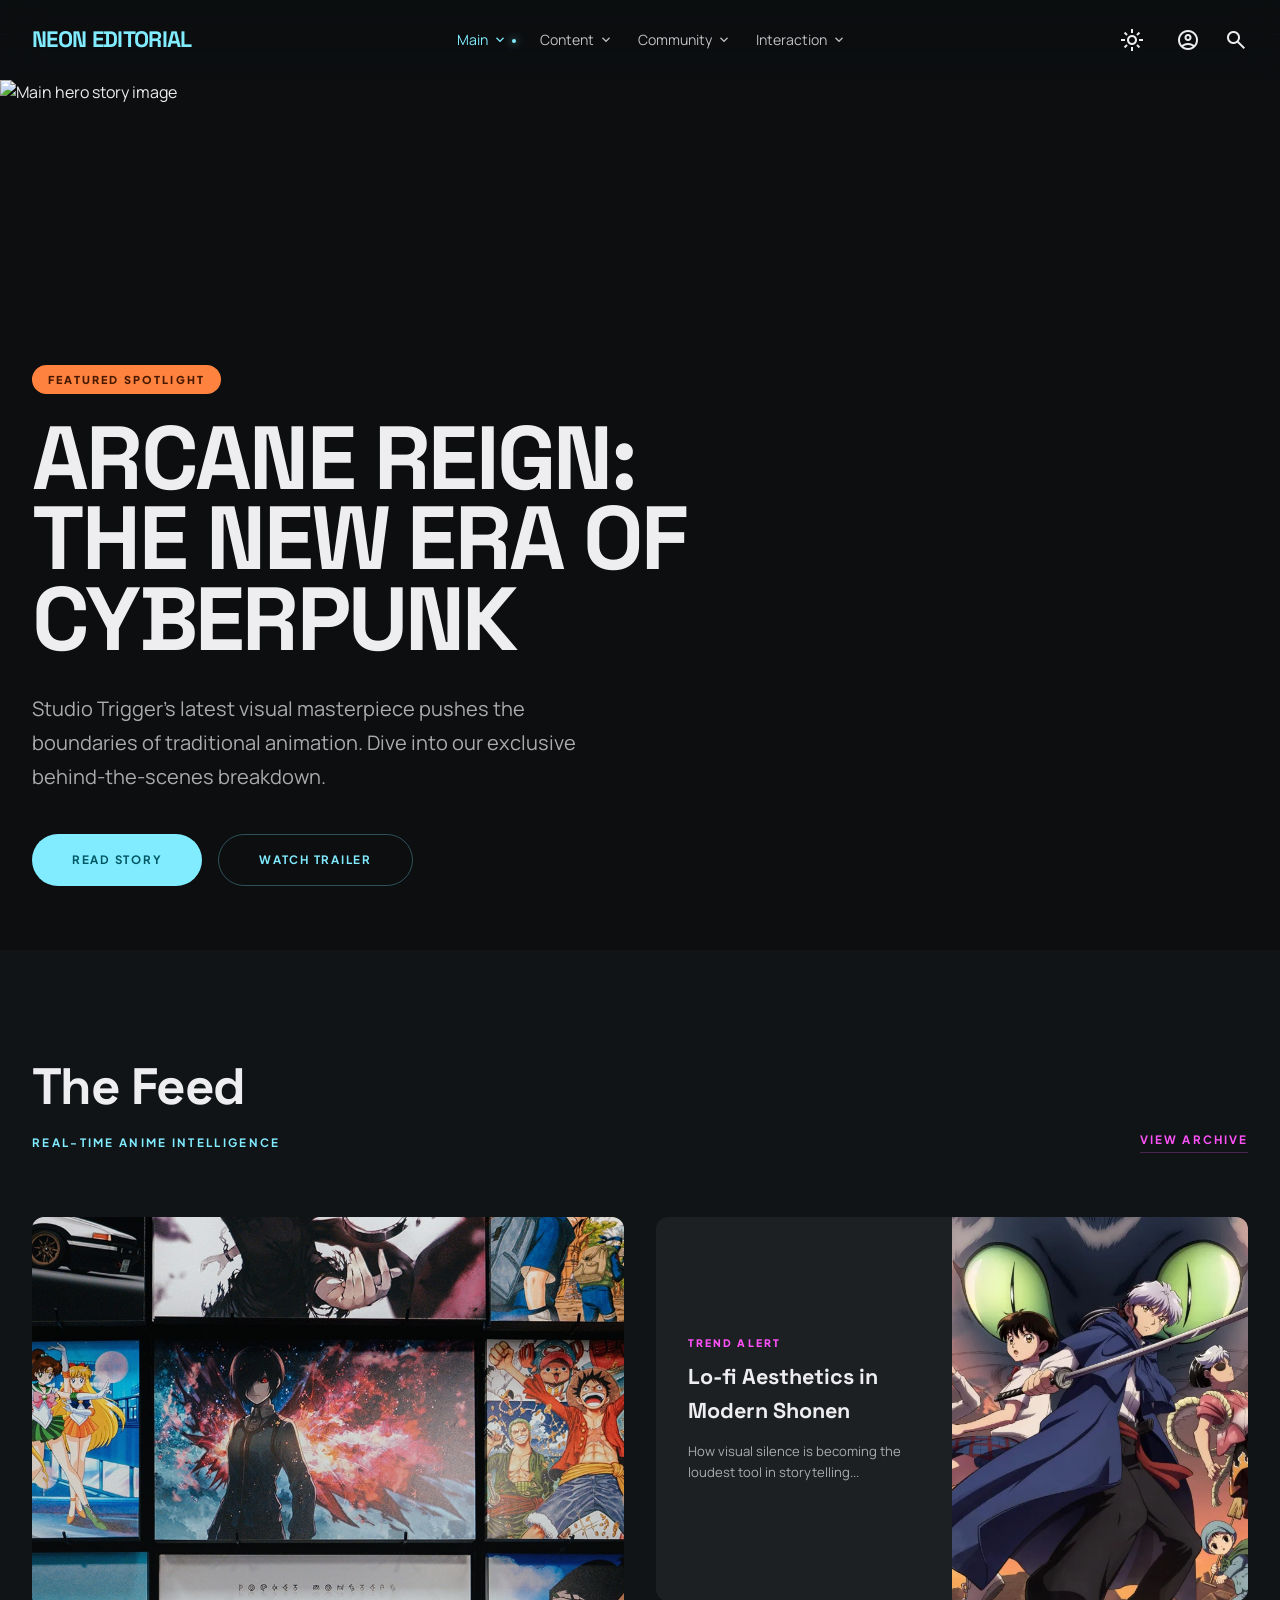
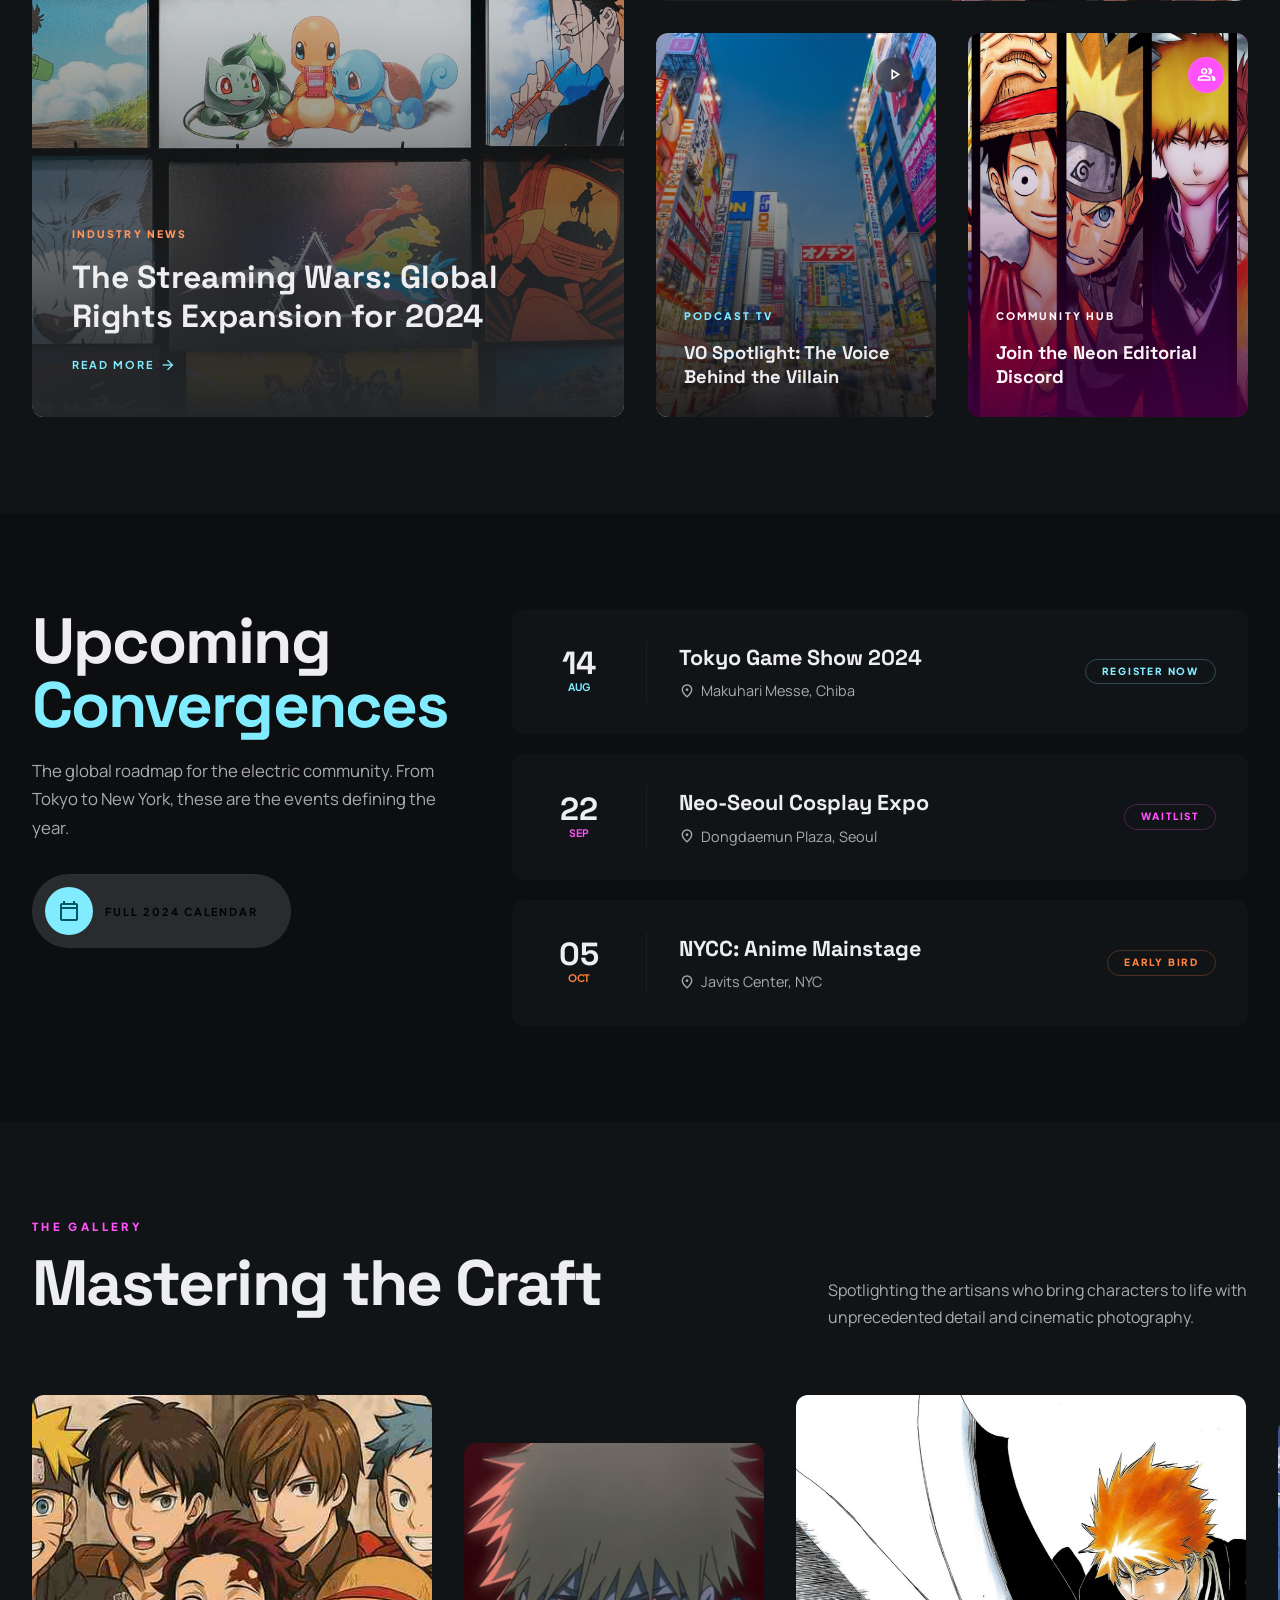
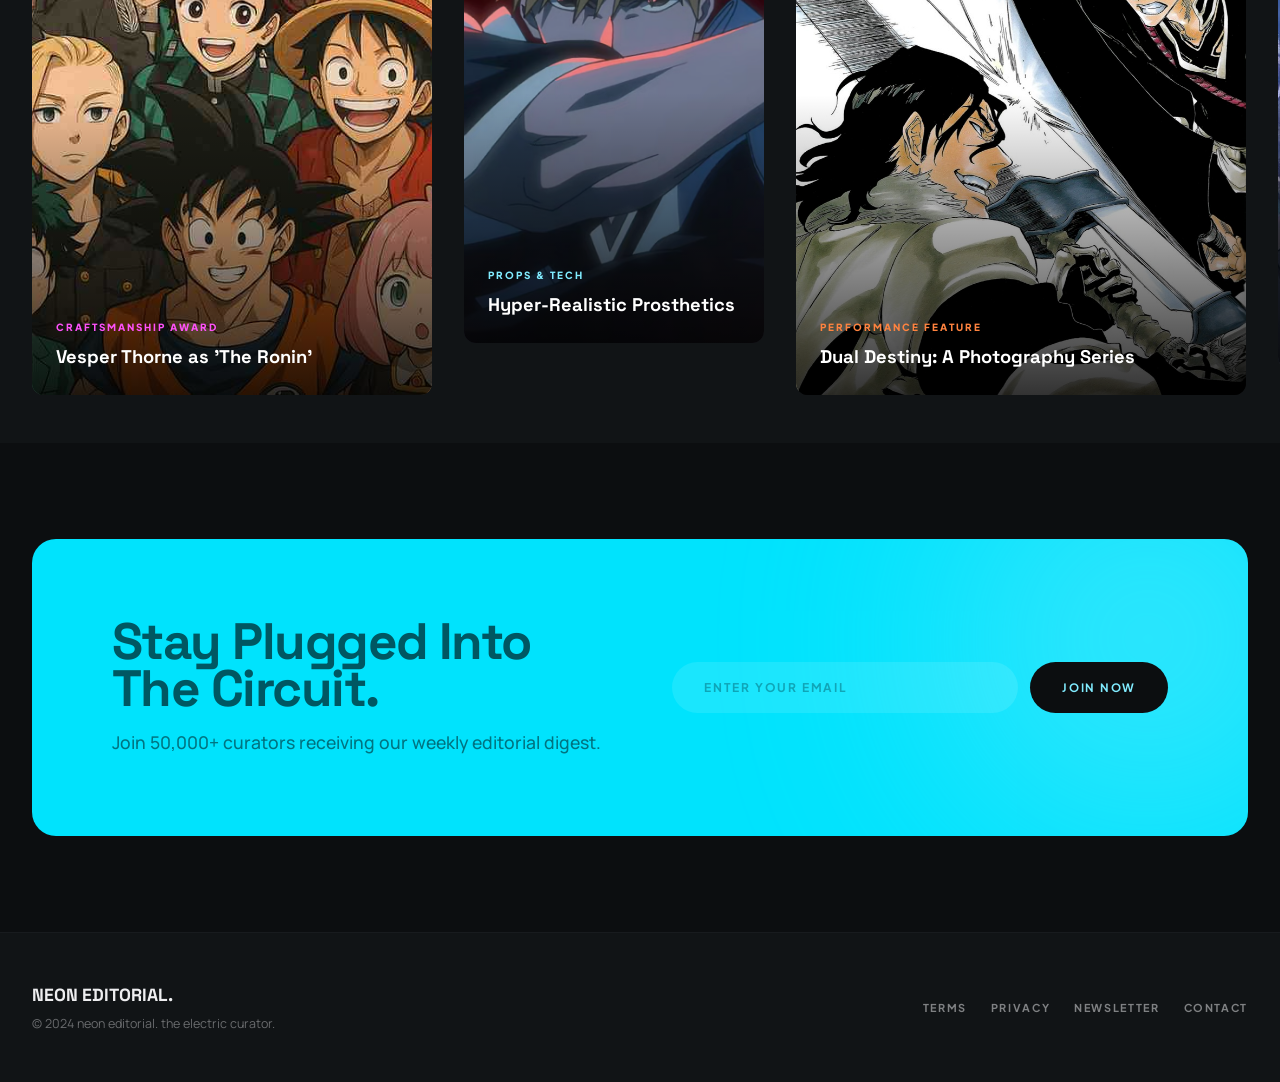
==== commit 4cdb8c8e: "Update index.html" ====
--- a/index.html
+++ b/index.html
@@ -1117,8 +1117,8 @@
             Content <span class="material-symbols-outlined" style="font-size:1rem">expand_more</span>
           </button>
           <div class="nav__dropdown">
-            <a href="#">News</a>
-            <a href="#">Events</a>
+            <a href="news.html">News</a>
+            <a href="events.html">Events</a>
           </div>
         </li>
         <!-- Community -->
@@ -1127,8 +1127,8 @@
             Community <span class="material-symbols-outlined" style="font-size:1rem">expand_more</span>
           </button>
           <div class="nav__dropdown" style="min-width:210px">
-            <a href="#">Cosplay Gallery</a>
-            <a href="#">Spotlight</a>
+            <a href="gallery.html">Cosplay Gallery</a>
+            <a href="spotlight.html">Spotlight</a>
           </div>
         </li>
         <!-- Interaction -->
@@ -1177,12 +1177,12 @@
   <div class="nav__drawer" id="nav-drawer">
     <a href="index.html">Home</a>
     <a href="about.html">About</a>
-    <a href="#">News</a>
-    <a href="#">Events</a>
-    <a href="#">Cosplay Gallery</a>
-    <a href="#">Spotlight</a>
-    <a href="#">Reviews</a>
-    <a href="#">Contact</a>
+    <a href="news.html">News</a>
+    <a href="events.html">Events</a>
+    <a href="gallery.html">Cosplay Gallery</a>
+    <a href="spotlight.html">Spotlight</a>
+    <a href="reviews.html">Reviews</a>
+    <a href="contact.html">Contact</a>
   </div>
 
   <main style="padding-top: var(--nav-h)">
@@ -1472,7 +1472,7 @@
         <a href="#">Terms</a>
         <a href="#">Privacy</a>
         <a href="#">Newsletter</a>
-        <a href="#">Contact</a>
+        <a href="contact.html">Contact</a>
       </nav>
     </div>
   </footer>
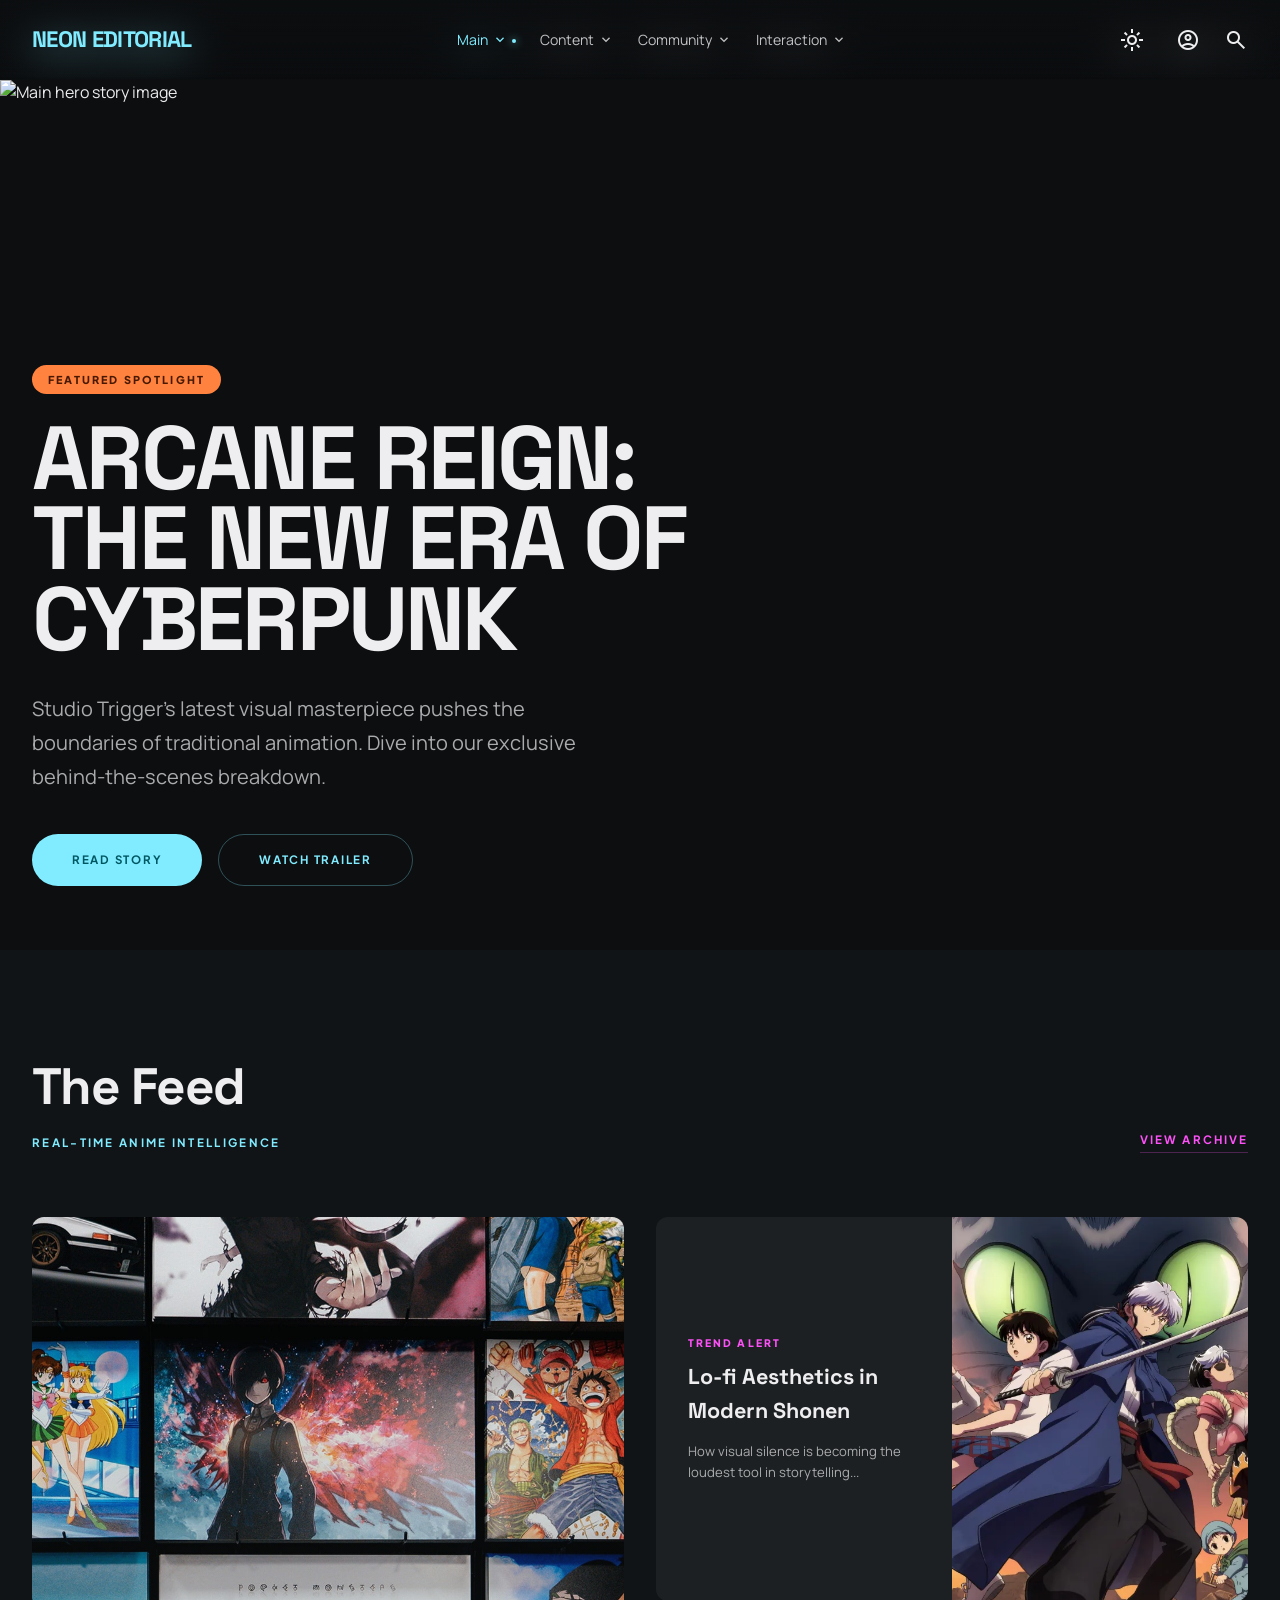
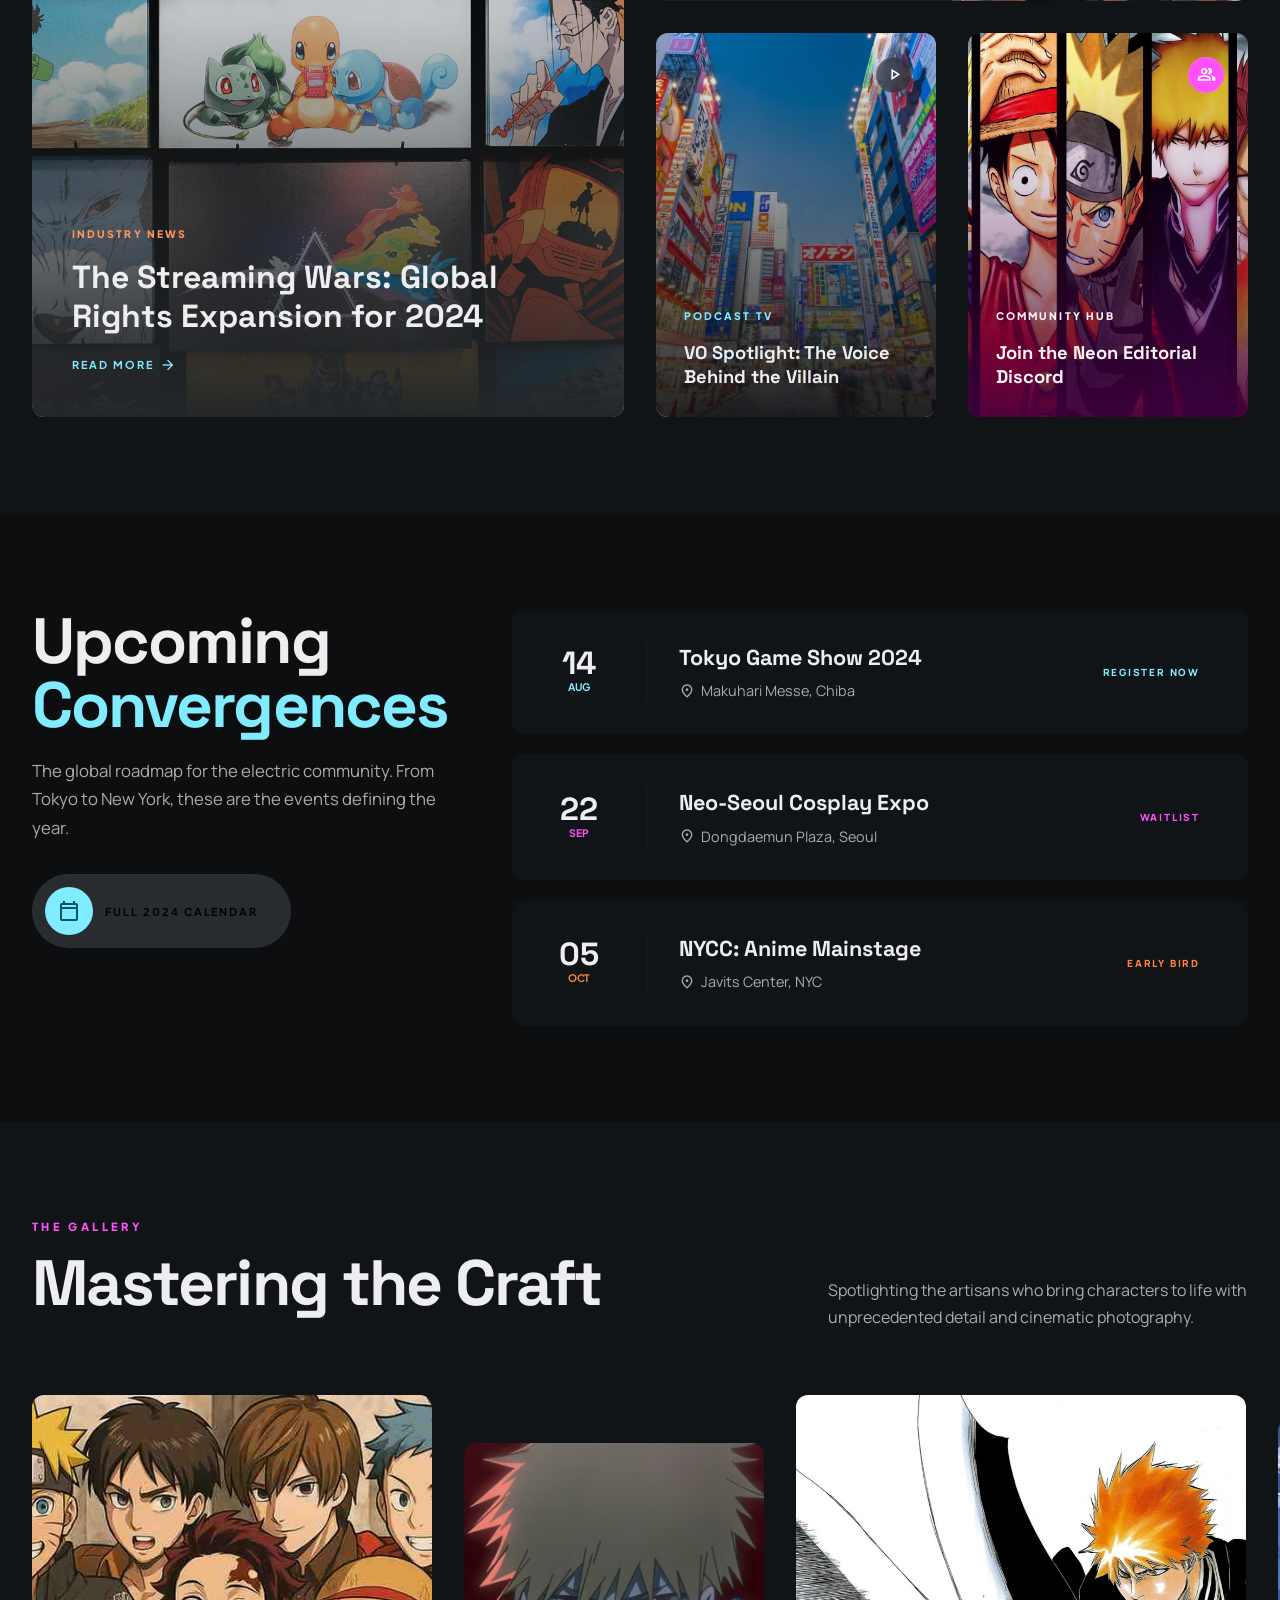
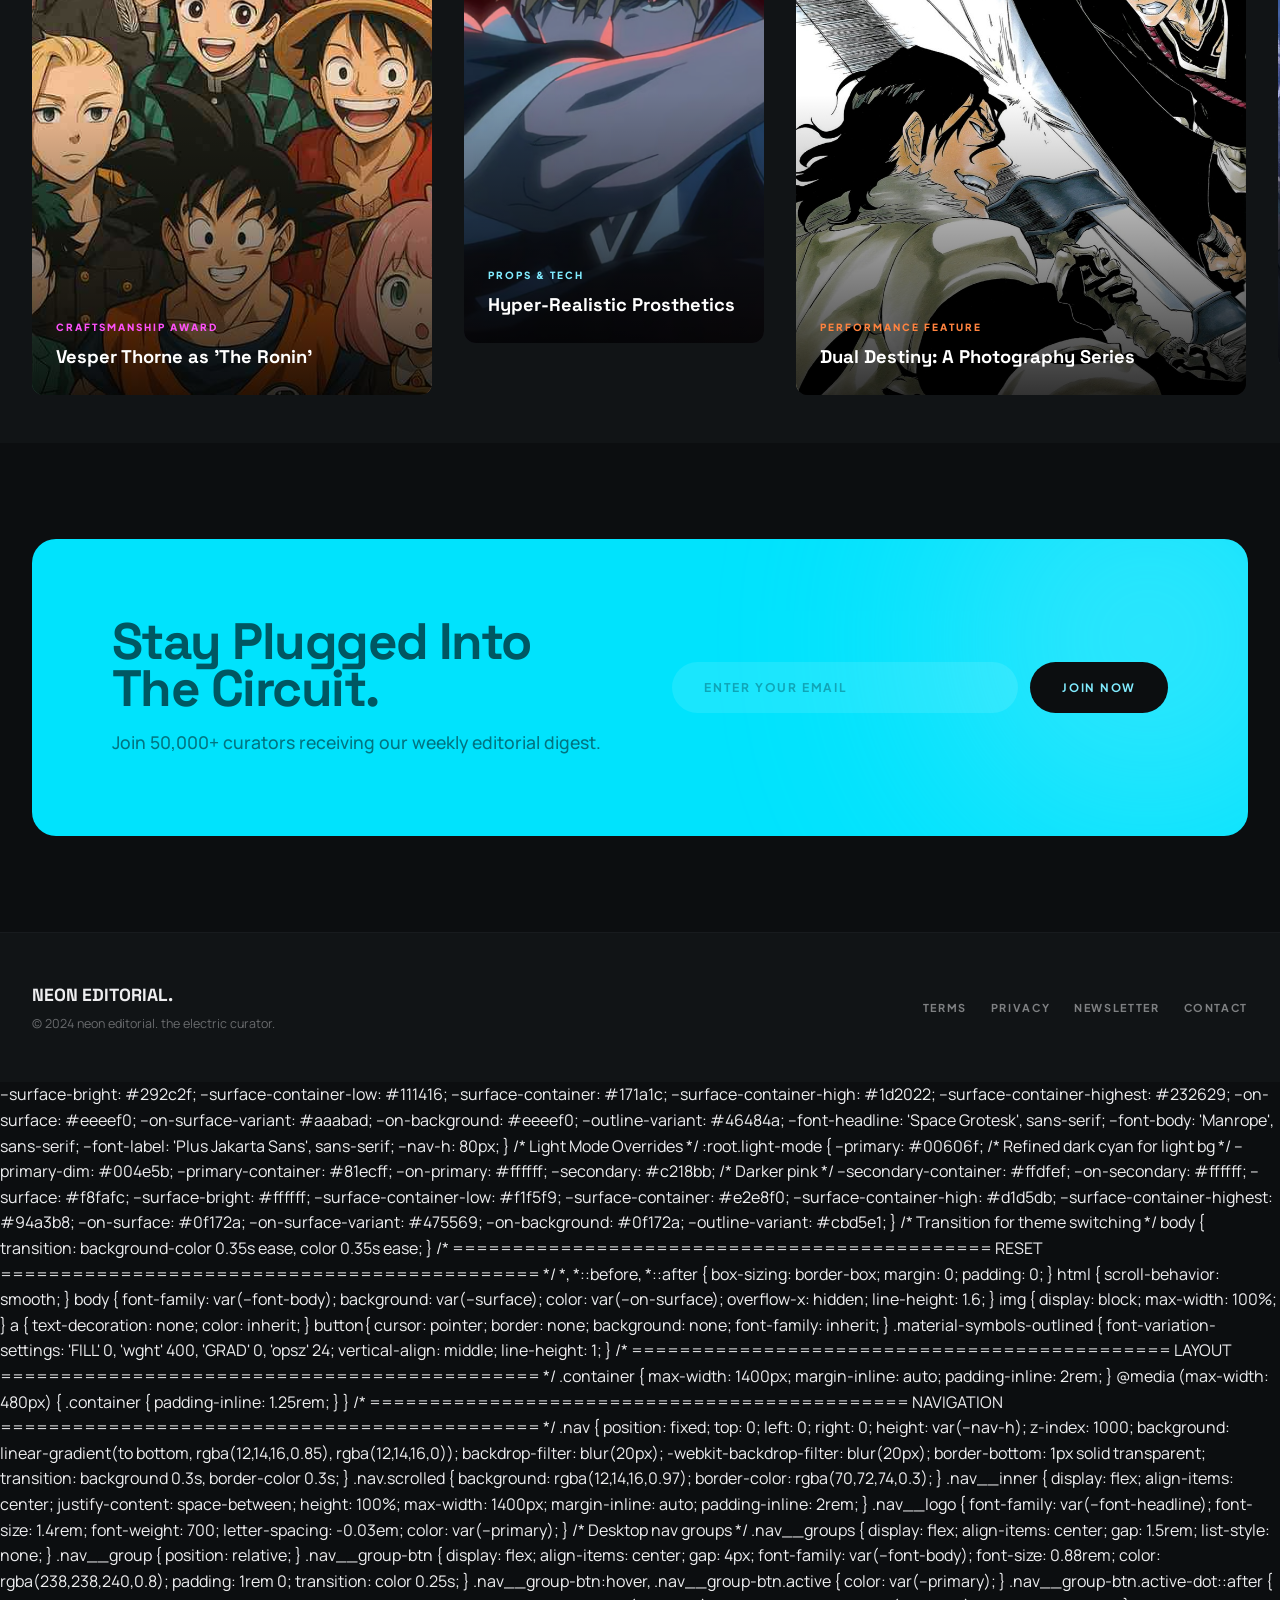
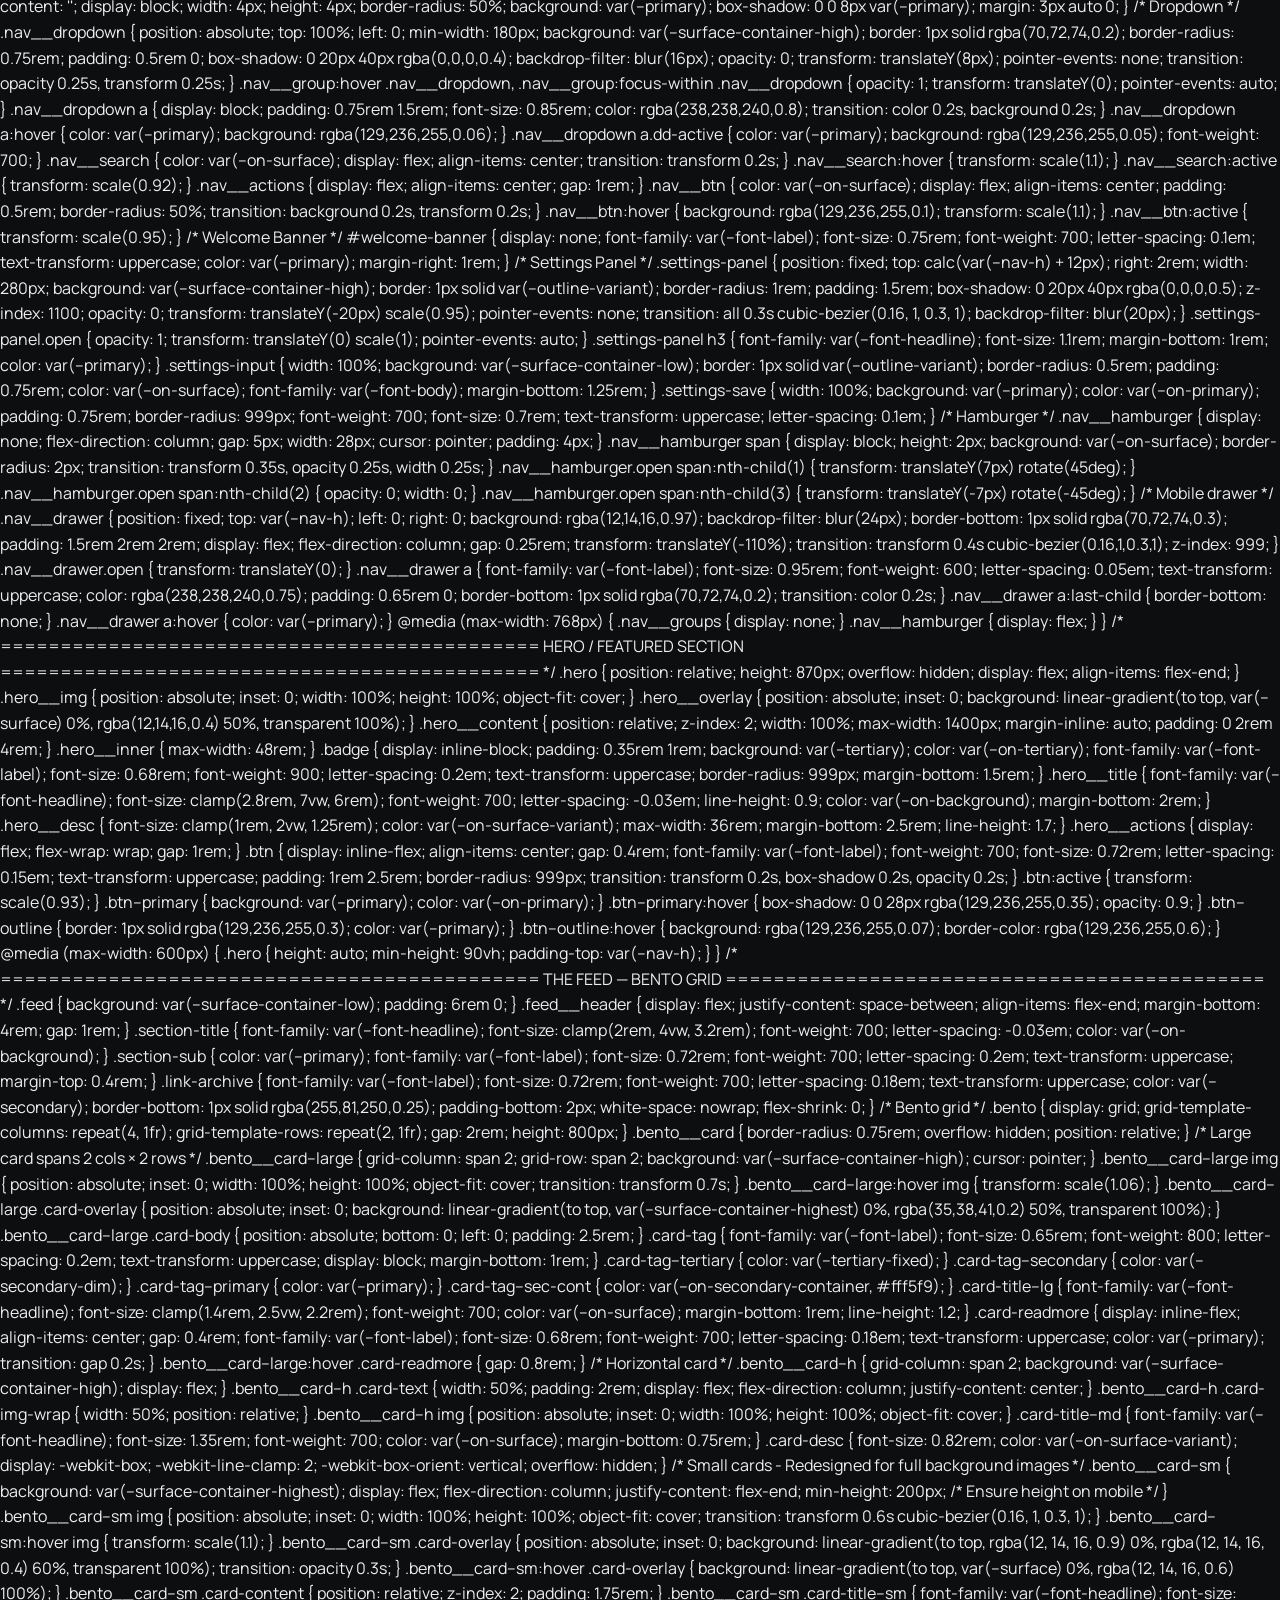
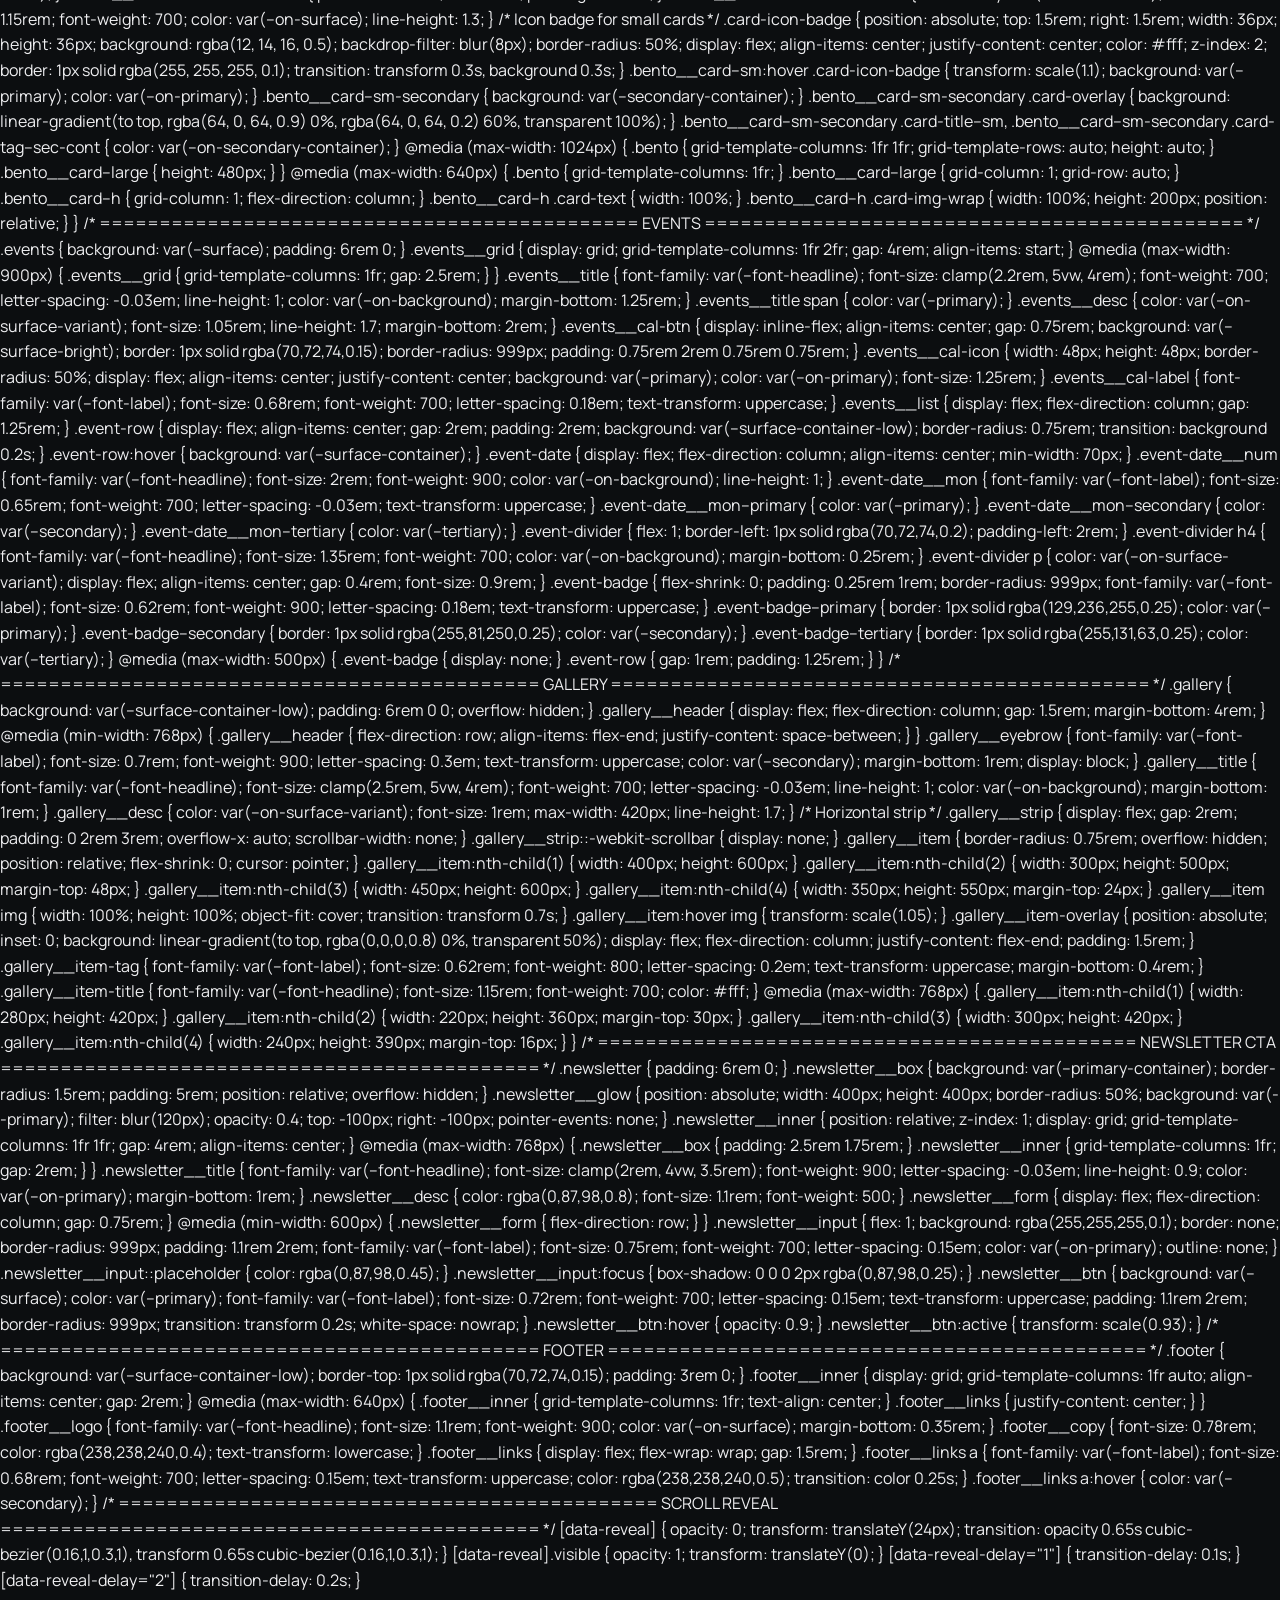
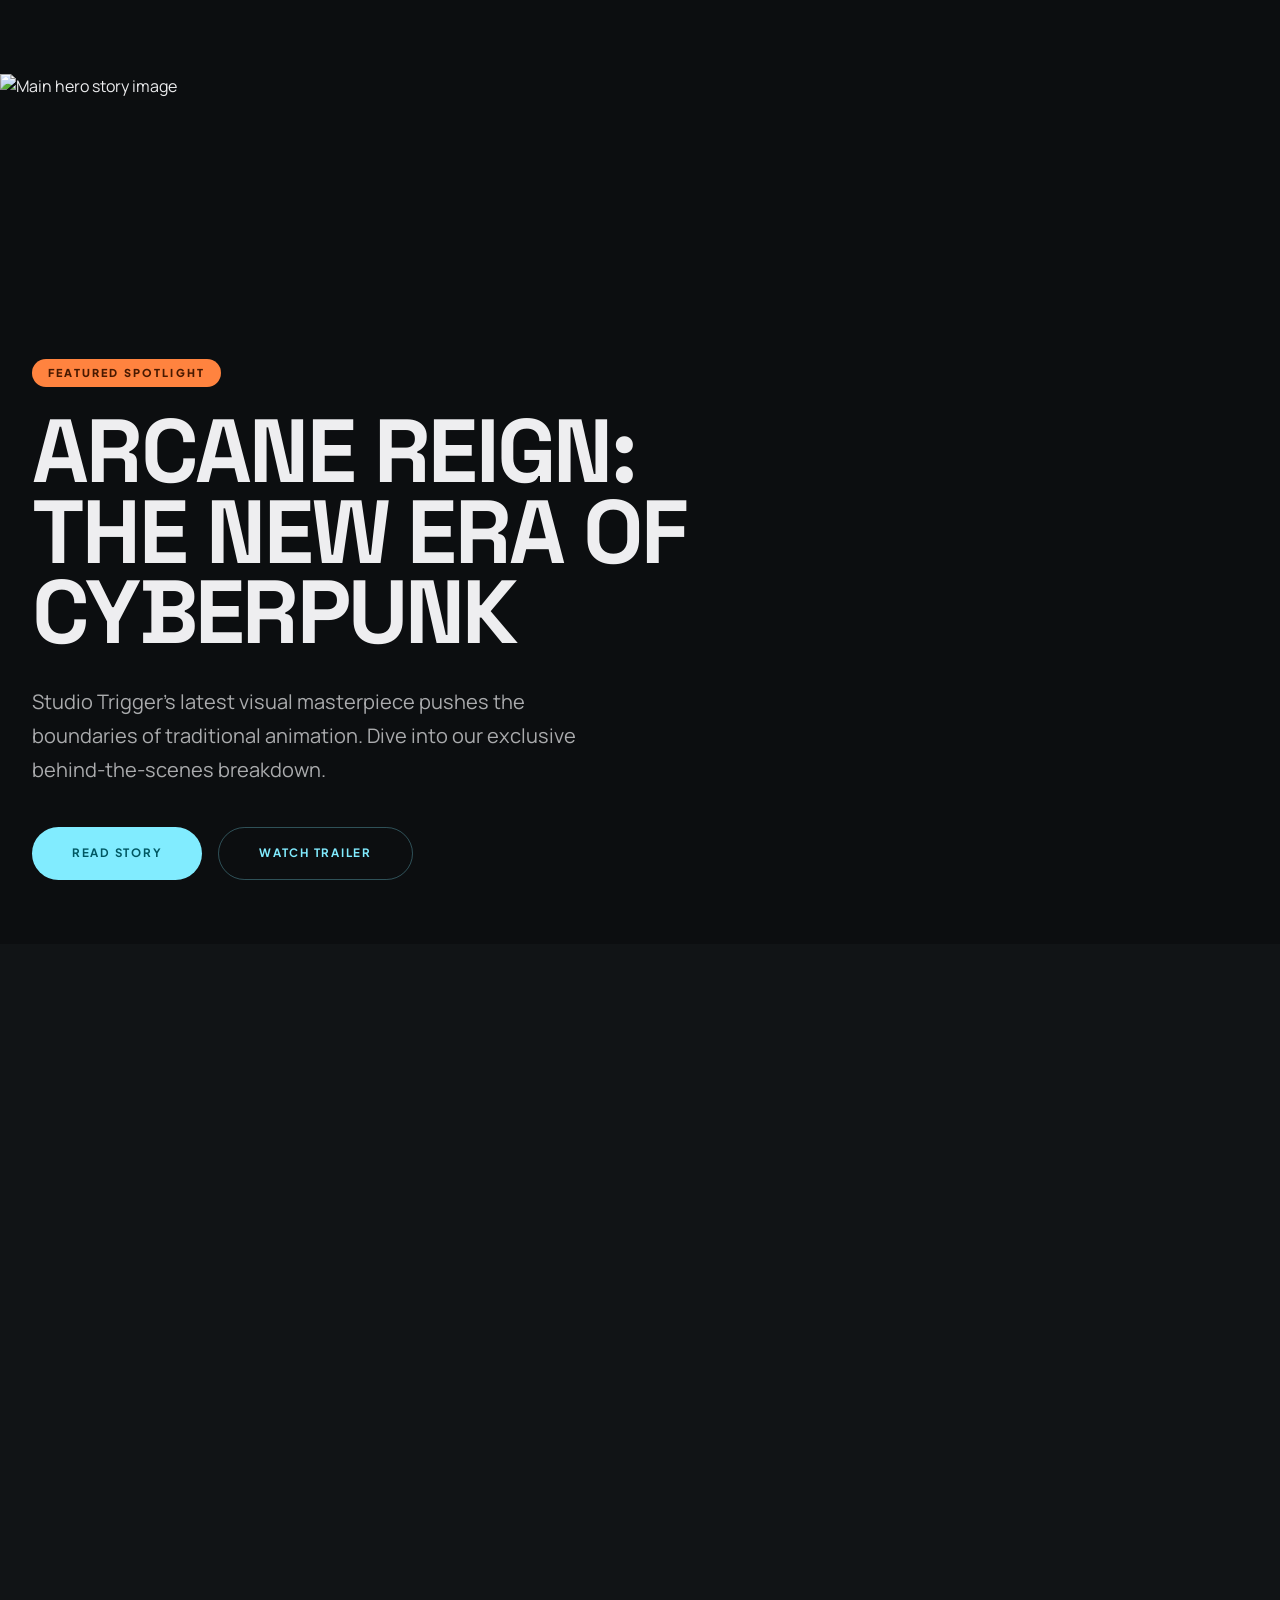
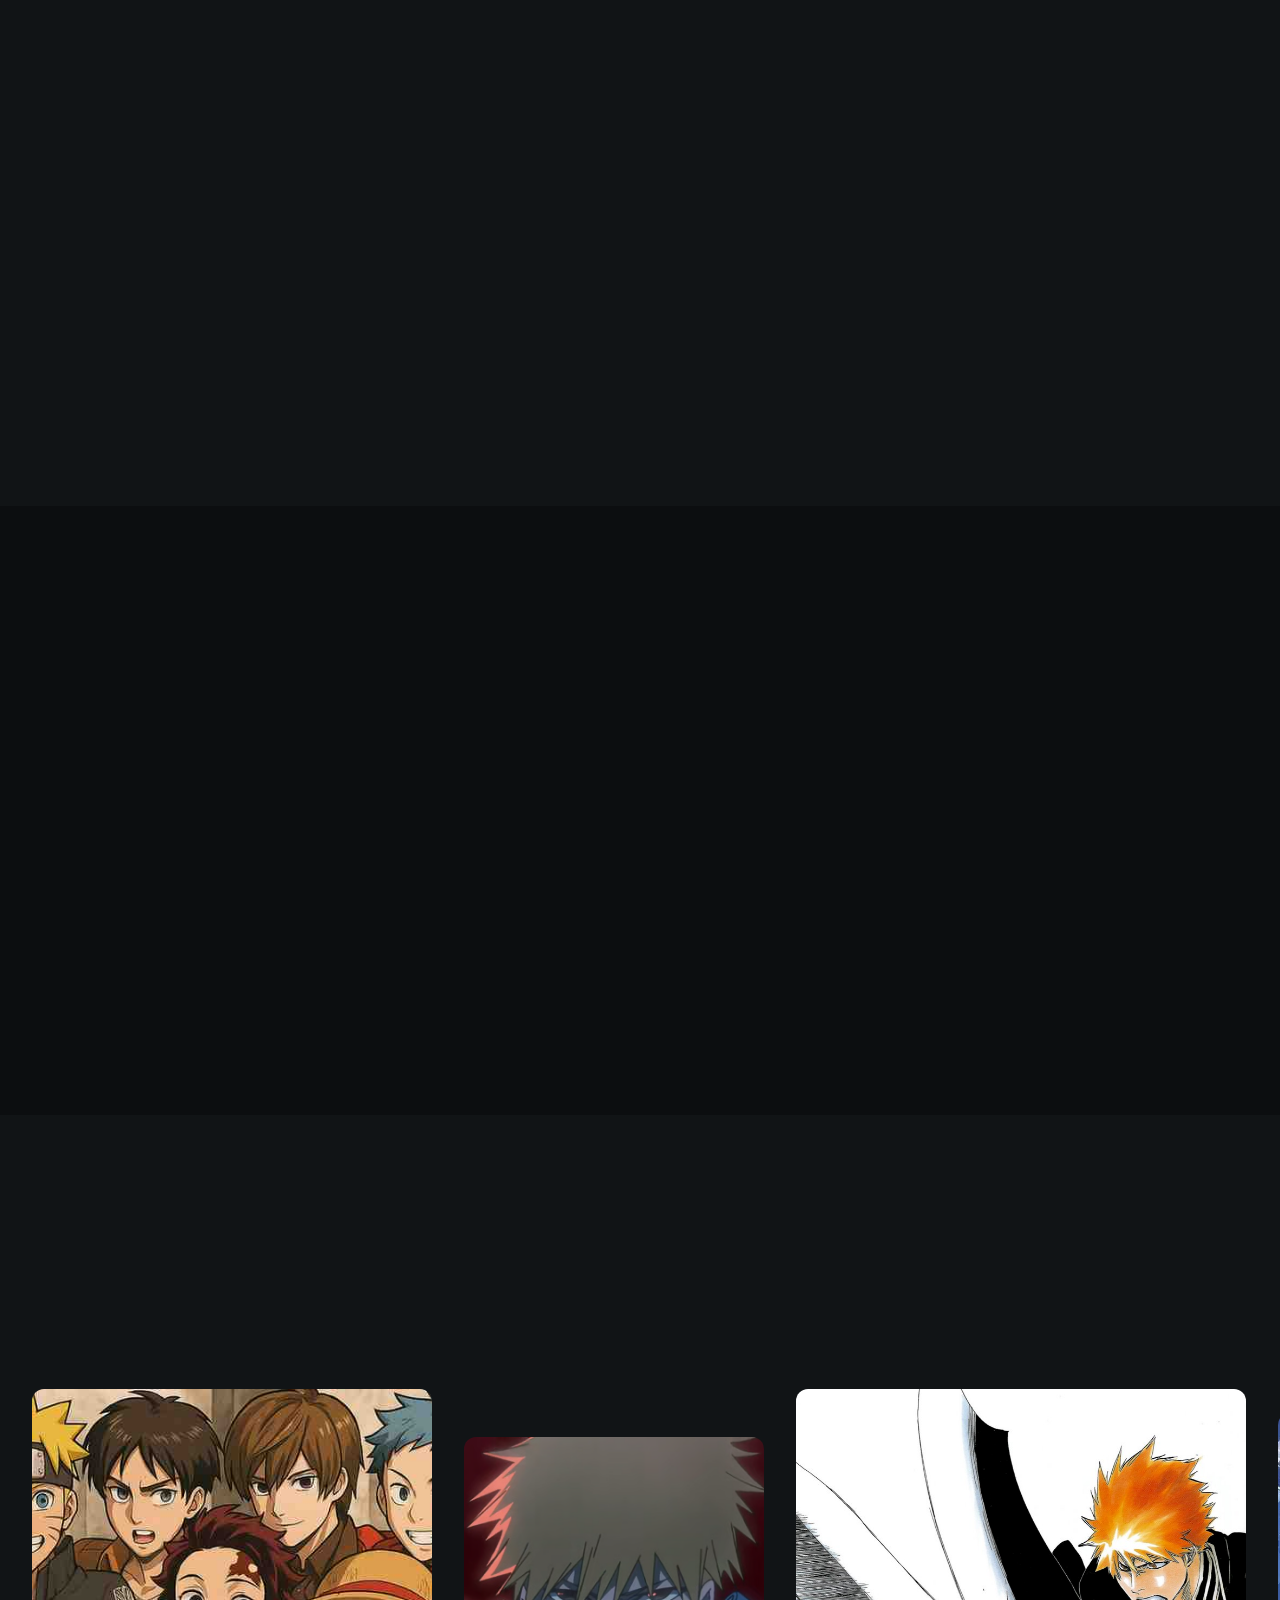
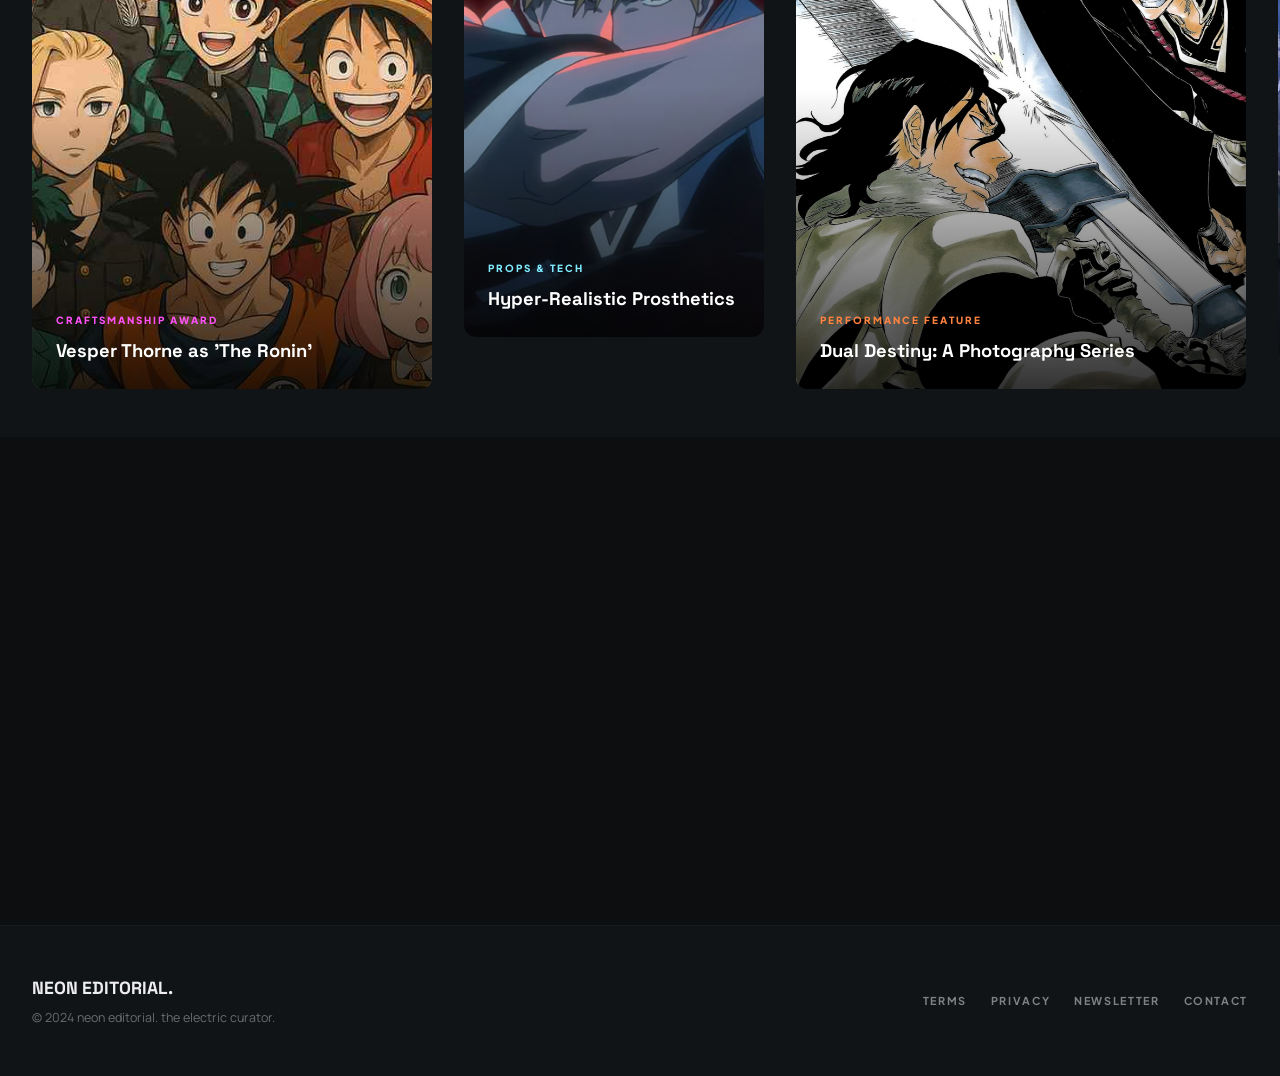
==== commit 078ec39f: "Update index.html" ====
--- a/index.html
+++ b/index.html
@@ -34,6 +34,1990 @@
       --on-tertiary:          #481900;
 
       --surface:                   #0c0e10;
+      --surface-bright:            #292c2f;
+      --surface-container-low:     #111416;
+      --surface-container:         #171a1c;
+      --surface-container-high:    #1d2022;
+      --surface-container-highest: #232629;
+
+      --on-surface:       #eeeef0;
+      --on-surface-variant: #aaabad;
+      --on-background:    #eeeef0;
+      --outline-variant:  #46484a;
+
+      --font-headline: 'Space Grotesk', sans-serif;
+      --font-body:     'Manrope', sans-serif;
+      --font-label:    'Plus Jakarta Sans', sans-serif;
+
+      --nav-h: 80px;
+    }
+
+    /* Light Mode Overrides */
+    :root.light-mode {
+      --primary:           #00606f; /* Refined dark cyan for light bg */
+      --primary-dim:       #004e5b;
+      --primary-container: #81ecff;
+      --on-primary:        #ffffff;
+
+      --secondary:         #c218bb; /* Darker pink */
+      --secondary-container: #ffdfef;
+      --on-secondary:      #ffffff;
+
+      --surface:                   #f8fafc;
+      --surface-bright:            #ffffff;
+      --surface-container-low:     #f1f5f9;
+      --surface-container:         #e2e8f0;
+      --surface-container-high:    #d1d5db;
+      --surface-container-highest: #94a3b8;
+
+      --on-surface:       #0f172a;
+      --on-surface-variant: #475569;
+      --on-background:    #0f172a;
+      --outline-variant:  #cbd5e1;
+    }
+
+    /* Transition for theme switching */
+    body {
+      transition: background-color 0.35s ease, color 0.35s ease;
+    }
+
+    /* =============================================
+       RESET
+    ============================================= */
+    *, *::before, *::after { box-sizing: border-box; margin: 0; padding: 0; }
+    html  { scroll-behavior: smooth; }
+    body  {
+      font-family: var(--font-body);
+      background: var(--surface);
+      color: var(--on-surface);
+      overflow-x: hidden;
+      line-height: 1.6;
+    }
+    img   { display: block; max-width: 100%; }
+    a     { text-decoration: none; color: inherit; }
+    button{ cursor: pointer; border: none; background: none; font-family: inherit; }
+
+    .material-symbols-outlined {
+      font-variation-settings: 'FILL' 0, 'wght' 400, 'GRAD' 0, 'opsz' 24;
+      vertical-align: middle;
+      line-height: 1;
+    }
+
+    /* =============================================
+       LAYOUT
+    ============================================= */
+    .container {
+      max-width: 1400px;
+      margin-inline: auto;
+      padding-inline: 2rem;
+    }
+    @media (max-width: 480px) { .container { padding-inline: 1.25rem; } }
+
+    /* =============================================
+       NAVIGATION
+    ============================================= */
+    .nav {
+      position: fixed;
+      top: 0; left: 0; right: 0;
+      height: var(--nav-h);
+      z-index: 1000;
+      background: linear-gradient(to bottom, rgba(12,14,16,0.85), rgba(12,14,16,0));
+      backdrop-filter: blur(20px);
+      -webkit-backdrop-filter: blur(20px);
+      border-bottom: 1px solid transparent;
+      transition: background 0.3s, border-color 0.3s;
+    }
+    .nav.scrolled {
+      background: rgba(12,14,16,0.97);
+      border-color: rgba(70,72,74,0.3);
+    }
+    .nav__inner {
+      display: flex;
+      align-items: center;
+      justify-content: space-between;
+      height: 100%;
+      max-width: 1400px;
+      margin-inline: auto;
+      padding-inline: 2rem;
+    }
+    .nav__logo {
+      font-family: var(--font-headline);
+      font-size: 1.4rem;
+      font-weight: 700;
+      letter-spacing: -0.03em;
+      color: var(--primary);
+    }
+
+    /* Desktop nav groups */
+    .nav__groups {
+      display: flex;
+      align-items: center;
+      gap: 1.5rem;
+      list-style: none;
+    }
+    .nav__group { position: relative; }
+    .nav__group-btn {
+      display: flex;
+      align-items: center;
+      gap: 4px;
+      font-family: var(--font-body);
+      font-size: 0.88rem;
+      color: rgba(238,238,240,0.8);
+      padding: 1rem 0;
+      transition: color 0.25s;
+    }
+    .nav__group-btn:hover,
+    .nav__group-btn.active { color: var(--primary); }
+    .nav__group-btn.active-dot::after {
+      content: '';
+      display: block;
+      width: 4px; height: 4px;
+      border-radius: 50%;
+      background: var(--primary);
+      box-shadow: 0 0 8px var(--primary);
+      margin: 3px auto 0;
+    }
+
+    /* Dropdown */
+    .nav__dropdown {
+      position: absolute;
+      top: 100%; left: 0;
+      min-width: 180px;
+      background: var(--surface-container-high);
+      border: 1px solid rgba(70,72,74,0.2);
+      border-radius: 0.75rem;
+      padding: 0.5rem 0;
+      box-shadow: 0 20px 40px rgba(0,0,0,0.4);
+      backdrop-filter: blur(16px);
+      opacity: 0;
+      transform: translateY(8px);
+      pointer-events: none;
+      transition: opacity 0.25s, transform 0.25s;
+    }
+    .nav__group:hover .nav__dropdown,
+    .nav__group:focus-within .nav__dropdown {
+      opacity: 1;
+      transform: translateY(0);
+      pointer-events: auto;
+    }
+    .nav__dropdown a {
+      display: block;
+      padding: 0.75rem 1.5rem;
+      font-size: 0.85rem;
+      color: rgba(238,238,240,0.8);
+      transition: color 0.2s, background 0.2s;
+    }
+    .nav__dropdown a:hover     { color: var(--primary); background: rgba(129,236,255,0.06); }
+    .nav__dropdown a.dd-active { color: var(--primary); background: rgba(129,236,255,0.05); font-weight: 700; }
+
+    .nav__search {
+      color: var(--on-surface);
+      display: flex;
+      align-items: center;
+      transition: transform 0.2s;
+    }
+    .nav__search:hover  { transform: scale(1.1); }
+    .nav__search:active { transform: scale(0.92); }
+
+    .nav__actions {
+      display: flex;
+      align-items: center;
+      gap: 1rem;
+    }
+
+    .nav__btn {
+      color: var(--on-surface);
+      display: flex;
+      align-items: center;
+      padding: 0.5rem;
+      border-radius: 50%;
+      transition: background 0.2s, transform 0.2s;
+    }
+    .nav__btn:hover { background: rgba(129,236,255,0.1); transform: scale(1.1); }
+    .nav__btn:active { transform: scale(0.95); }
+
+    /* Welcome Banner */
+    #welcome-banner {
+      display: none;
+      font-family: var(--font-label);
+      font-size: 0.75rem;
+      font-weight: 700;
+      letter-spacing: 0.1em;
+      text-transform: uppercase;
+      color: var(--primary);
+      margin-right: 1rem;
+    }
+
+    /* Settings Panel */
+    .settings-panel {
+      position: fixed;
+      top: calc(var(--nav-h) + 12px);
+      right: 2rem;
+      width: 280px;
+      background: var(--surface-container-high);
+      border: 1px solid var(--outline-variant);
+      border-radius: 1rem;
+      padding: 1.5rem;
+      box-shadow: 0 20px 40px rgba(0,0,0,0.5);
+      z-index: 1100;
+      opacity: 0;
+      transform: translateY(-20px) scale(0.95);
+      pointer-events: none;
+      transition: all 0.3s cubic-bezier(0.16, 1, 0.3, 1);
+      backdrop-filter: blur(20px);
+    }
+    .settings-panel.open {
+      opacity: 1;
+      transform: translateY(0) scale(1);
+      pointer-events: auto;
+    }
+    .settings-panel h3 {
+      font-family: var(--font-headline);
+      font-size: 1.1rem;
+      margin-bottom: 1rem;
+      color: var(--primary);
+    }
+    .settings-input {
+      width: 100%;
+      background: var(--surface-container-low);
+      border: 1px solid var(--outline-variant);
+      border-radius: 0.5rem;
+      padding: 0.75rem;
+      color: var(--on-surface);
+      font-family: var(--font-body);
+      margin-bottom: 1.25rem;
+    }
+    .settings-save {
+      width: 100%;
+      background: var(--primary);
+      color: var(--on-primary);
+      padding: 0.75rem;
+      border-radius: 999px;
+      font-weight: 700;
+      font-size: 0.7rem;
+      text-transform: uppercase;
+      letter-spacing: 0.1em;
+    }
+
+    /* Hamburger */
+    .nav__hamburger {
+      display: none;
+      flex-direction: column;
+      gap: 5px;
+      width: 28px;
+      cursor: pointer;
+      padding: 4px;
+    }
+    .nav__hamburger span {
+      display: block; height: 2px;
+      background: var(--on-surface);
+      border-radius: 2px;
+      transition: transform 0.35s, opacity 0.25s, width 0.25s;
+    }
+    .nav__hamburger.open span:nth-child(1) { transform: translateY(7px) rotate(45deg); }
+    .nav__hamburger.open span:nth-child(2) { opacity: 0; width: 0; }
+    .nav__hamburger.open span:nth-child(3) { transform: translateY(-7px) rotate(-45deg); }
+
+    /* Mobile drawer */
+    .nav__drawer {
+      position: fixed;
+      top: var(--nav-h); left: 0; right: 0;
+      background: rgba(12,14,16,0.97);
+      backdrop-filter: blur(24px);
+      border-bottom: 1px solid rgba(70,72,74,0.3);
+      padding: 1.5rem 2rem 2rem;
+      display: flex;
+      flex-direction: column;
+      gap: 0.25rem;
+      transform: translateY(-110%);
+      transition: transform 0.4s cubic-bezier(0.16,1,0.3,1);
+      z-index: 999;
+    }
+    .nav__drawer.open { transform: translateY(0); }
+    .nav__drawer a {
+      font-family: var(--font-label);
+      font-size: 0.95rem;
+      font-weight: 600;
+      letter-spacing: 0.05em;
+      text-transform: uppercase;
+      color: rgba(238,238,240,0.75);
+      padding: 0.65rem 0;
+      border-bottom: 1px solid rgba(70,72,74,0.2);
+      transition: color 0.2s;
+    }
+    .nav__drawer a:last-child { border-bottom: none; }
+    .nav__drawer a:hover { color: var(--primary); }
+
+    @media (max-width: 768px) {
+      .nav__groups    { display: none; }
+      .nav__hamburger { display: flex; }
+    }
+
+    /* =============================================
+       HERO / FEATURED SECTION
+    ============================================= */
+    .hero {
+      position: relative;
+      height: 870px;
+      overflow: hidden;
+      display: flex;
+      align-items: flex-end;
+    }
+    .hero__img {
+      position: absolute;
+      inset: 0;
+      width: 100%; height: 100%;
+      object-fit: cover;
+    }
+    .hero__overlay {
+      position: absolute;
+      inset: 0;
+      background: linear-gradient(to top, var(--surface) 0%, rgba(12,14,16,0.4) 50%, transparent 100%);
+    }
+    .hero__content {
+      position: relative;
+      z-index: 2;
+      width: 100%;
+      max-width: 1400px;
+      margin-inline: auto;
+      padding: 0 2rem 4rem;
+    }
+    .hero__inner { max-width: 48rem; }
+
+    .badge {
+      display: inline-block;
+      padding: 0.35rem 1rem;
+      background: var(--tertiary);
+      color: var(--on-tertiary);
+      font-family: var(--font-label);
+      font-size: 0.68rem;
+      font-weight: 900;
+      letter-spacing: 0.2em;
+      text-transform: uppercase;
+      border-radius: 999px;
+      margin-bottom: 1.5rem;
+    }
+
+    .hero__title {
+      font-family: var(--font-headline);
+      font-size: clamp(2.8rem, 7vw, 6rem);
+      font-weight: 700;
+      letter-spacing: -0.03em;
+      line-height: 0.9;
+      color: var(--on-background);
+      margin-bottom: 2rem;
+    }
+
+    .hero__desc {
+      font-size: clamp(1rem, 2vw, 1.25rem);
+      color: var(--on-surface-variant);
+      max-width: 36rem;
+      margin-bottom: 2.5rem;
+      line-height: 1.7;
+    }
+
+    .hero__actions {
+      display: flex;
+      flex-wrap: wrap;
+      gap: 1rem;
+    }
+
+    .btn {
+      display: inline-flex;
+      align-items: center;
+      gap: 0.4rem;
+      font-family: var(--font-label);
+      font-weight: 700;
+      font-size: 0.72rem;
+      letter-spacing: 0.15em;
+      text-transform: uppercase;
+      padding: 1rem 2.5rem;
+      border-radius: 999px;
+      transition: transform 0.2s, box-shadow 0.2s, opacity 0.2s;
+    }
+    .btn:active { transform: scale(0.93); }
+    .btn--primary {
+      background: var(--primary);
+      color: var(--on-primary);
+    }
+    .btn--primary:hover { box-shadow: 0 0 28px rgba(129,236,255,0.35); opacity: 0.9; }
+    .btn--outline {
+      border: 1px solid rgba(129,236,255,0.3);
+      color: var(--primary);
+    }
+    .btn--outline:hover { background: rgba(129,236,255,0.07); border-color: rgba(129,236,255,0.6); }
+
+    @media (max-width: 600px) {
+      .hero { height: auto; min-height: 90vh; padding-top: var(--nav-h); }
+    }
+
+    /* =============================================
+       THE FEED — BENTO GRID
+    ============================================= */
+    .feed {
+      background: var(--surface-container-low);
+      padding: 6rem 0;
+    }
+    .feed__header {
+      display: flex;
+      justify-content: space-between;
+      align-items: flex-end;
+      margin-bottom: 4rem;
+      gap: 1rem;
+    }
+    .section-title {
+      font-family: var(--font-headline);
+      font-size: clamp(2rem, 4vw, 3.2rem);
+      font-weight: 700;
+      letter-spacing: -0.03em;
+      color: var(--on-background);
+    }
+    .section-sub {
+      color: var(--primary);
+      font-family: var(--font-label);
+      font-size: 0.72rem;
+      font-weight: 700;
+      letter-spacing: 0.2em;
+      text-transform: uppercase;
+      margin-top: 0.4rem;
+    }
+    .link-archive {
+      font-family: var(--font-label);
+      font-size: 0.72rem;
+      font-weight: 700;
+      letter-spacing: 0.18em;
+      text-transform: uppercase;
+      color: var(--secondary);
+      border-bottom: 1px solid rgba(255,81,250,0.25);
+      padding-bottom: 2px;
+      white-space: nowrap;
+      flex-shrink: 0;
+    }
+
+    /* Bento grid */
+    .bento {
+      display: grid;
+      grid-template-columns: repeat(4, 1fr);
+      grid-template-rows: repeat(2, 1fr);
+      gap: 2rem;
+      height: 800px;
+    }
+
+    .bento__card {
+      border-radius: 0.75rem;
+      overflow: hidden;
+      position: relative;
+    }
+
+    /* Large card spans 2 cols × 2 rows */
+    .bento__card--large {
+      grid-column: span 2;
+      grid-row: span 2;
+      background: var(--surface-container-high);
+      cursor: pointer;
+    }
+    .bento__card--large img {
+      position: absolute;
+      inset: 0; width: 100%; height: 100%;
+      object-fit: cover;
+      transition: transform 0.7s;
+    }
+    .bento__card--large:hover img { transform: scale(1.06); }
+    .bento__card--large .card-overlay {
+      position: absolute;
+      inset: 0;
+      background: linear-gradient(to top, var(--surface-container-highest) 0%, rgba(35,38,41,0.2) 50%, transparent 100%);
+    }
+    .bento__card--large .card-body {
+      position: absolute;
+      bottom: 0; left: 0;
+      padding: 2.5rem;
+    }
+    .card-tag {
+      font-family: var(--font-label);
+      font-size: 0.65rem;
+      font-weight: 800;
+      letter-spacing: 0.2em;
+      text-transform: uppercase;
+      display: block;
+      margin-bottom: 1rem;
+    }
+    .card-tag--tertiary { color: var(--tertiary-fixed); }
+    .card-tag--secondary { color: var(--secondary-dim); }
+    .card-tag--primary   { color: var(--primary); }
+    .card-tag--sec-cont  { color: var(--on-secondary-container, #fff5f9); }
+
+    .card-title--lg {
+      font-family: var(--font-headline);
+      font-size: clamp(1.4rem, 2.5vw, 2.2rem);
+      font-weight: 700;
+      color: var(--on-surface);
+      margin-bottom: 1rem;
+      line-height: 1.2;
+    }
+    .card-readmore {
+      display: inline-flex;
+      align-items: center;
+      gap: 0.4rem;
+      font-family: var(--font-label);
+      font-size: 0.68rem;
+      font-weight: 700;
+      letter-spacing: 0.18em;
+      text-transform: uppercase;
+      color: var(--primary);
+      transition: gap 0.2s;
+    }
+    .bento__card--large:hover .card-readmore { gap: 0.8rem; }
+
+    /* Horizontal card */
+    .bento__card--h {
+      grid-column: span 2;
+      background: var(--surface-container-high);
+      display: flex;
+    }
+    .bento__card--h .card-text {
+      width: 50%;
+      padding: 2rem;
+      display: flex;
+      flex-direction: column;
+      justify-content: center;
+    }
+    .bento__card--h .card-img-wrap {
+      width: 50%;
+      position: relative;
+    }
+    .bento__card--h img {
+      position: absolute;
+      inset: 0; width: 100%; height: 100%;
+      object-fit: cover;
+    }
+    .card-title--md {
+      font-family: var(--font-headline);
+      font-size: 1.35rem;
+      font-weight: 700;
+      color: var(--on-surface);
+      margin-bottom: 0.75rem;
+    }
+    .card-desc {
+      font-size: 0.82rem;
+      color: var(--on-surface-variant);
+      display: -webkit-box;
+      -webkit-line-clamp: 2;
+      -webkit-box-orient: vertical;
+      overflow: hidden;
+    }
+
+    /* Small cards - Redesigned for full background images */
+    .bento__card--sm {
+      background: var(--surface-container-highest);
+      display: flex;
+      flex-direction: column;
+      justify-content: flex-end;
+      min-height: 200px; /* Ensure height on mobile */
+    }
+    .bento__card--sm img {
+      position: absolute;
+      inset: 0; width: 100%; height: 100%;
+      object-fit: cover;
+      transition: transform 0.6s cubic-bezier(0.16, 1, 0.3, 1);
+    }
+    .bento__card--sm:hover img { transform: scale(1.1); }
+    
+    .bento__card--sm .card-overlay {
+      position: absolute;
+      inset: 0;
+      background: linear-gradient(to top, rgba(12, 14, 16, 0.9) 0%, rgba(12, 14, 16, 0.4) 60%, transparent 100%);
+      transition: opacity 0.3s;
+    }
+    .bento__card--sm:hover .card-overlay { background: linear-gradient(to top, var(--surface) 0%, rgba(12, 14, 16, 0.6) 100%); }
+
+    .bento__card--sm .card-content {
+      position: relative;
+      z-index: 2;
+      padding: 1.75rem;
+    }
+
+    .bento__card--sm .card-title--sm {
+      font-family: var(--font-headline);
+      font-size: 1.15rem;
+      font-weight: 700;
+      color: var(--on-surface);
+      line-height: 1.3;
+    }
+
+    /* Icon badge for small cards */
+    .card-icon-badge {
+      position: absolute;
+      top: 1.5rem; right: 1.5rem;
+      width: 36px; height: 36px;
+      background: rgba(12, 14, 16, 0.5);
+      backdrop-filter: blur(8px);
+      border-radius: 50%;
+      display: flex;
+      align-items: center;
+      justify-content: center;
+      color: #fff;
+      z-index: 2;
+      border: 1px solid rgba(255, 255, 255, 0.1);
+      transition: transform 0.3s, background 0.3s;
+    }
+    .bento__card--sm:hover .card-icon-badge {
+      transform: scale(1.1);
+      background: var(--primary);
+      color: var(--on-primary);
+    }
+
+    .bento__card--sm-secondary {
+      background: var(--secondary-container);
+    }
+    .bento__card--sm-secondary .card-overlay {
+      background: linear-gradient(to top, rgba(64, 0, 64, 0.9) 0%, rgba(64, 0, 64, 0.2) 60%, transparent 100%);
+    }
+    .bento__card--sm-secondary .card-title--sm,
+    .bento__card--sm-secondary .card-tag--sec-cont {
+      color: var(--on-secondary-container);
+    }
+
+    @media (max-width: 1024px) {
+      .bento {
+        grid-template-columns: 1fr 1fr;
+        grid-template-rows: auto;
+        height: auto;
+      }
+      .bento__card--large { height: 480px; }
+    }
+    @media (max-width: 640px) {
+      .bento { grid-template-columns: 1fr; }
+      .bento__card--large { grid-column: 1; grid-row: auto; }
+      .bento__card--h     { grid-column: 1; flex-direction: column; }
+      .bento__card--h .card-text  { width: 100%; }
+      .bento__card--h .card-img-wrap { width: 100%; height: 200px; position: relative; }
+    }
+
+    /* =============================================
+       EVENTS
+    ============================================= */
+    .events {
+      background: var(--surface);
+      padding: 6rem 0;
+    }
+    .events__grid {
+      display: grid;
+      grid-template-columns: 1fr 2fr;
+      gap: 4rem;
+      align-items: start;
+    }
+    @media (max-width: 900px) {
+      .events__grid { grid-template-columns: 1fr; gap: 2.5rem; }
+    }
+
+    .events__title {
+      font-family: var(--font-headline);
+      font-size: clamp(2.2rem, 5vw, 4rem);
+      font-weight: 700;
+      letter-spacing: -0.03em;
+      line-height: 1;
+      color: var(--on-background);
+      margin-bottom: 1.25rem;
+    }
+    .events__title span { color: var(--primary); }
+    .events__desc {
+      color: var(--on-surface-variant);
+      font-size: 1.05rem;
+      line-height: 1.7;
+      margin-bottom: 2rem;
+    }
+
+    .events__cal-btn {
+      display: inline-flex;
+      align-items: center;
+      gap: 0.75rem;
+      background: var(--surface-bright);
+      border: 1px solid rgba(70,72,74,0.15);
+      border-radius: 999px;
+      padding: 0.75rem 2rem 0.75rem 0.75rem;
+    }
+    .events__cal-icon {
+      width: 48px; height: 48px;
+      border-radius: 50%;
+      display: flex;
+      align-items: center;
+      justify-content: center;
+      background: var(--primary);
+      color: var(--on-primary);
+      font-size: 1.25rem;
+    }
+    .events__cal-label {
+      font-family: var(--font-label);
+      font-size: 0.68rem;
+      font-weight: 700;
+      letter-spacing: 0.18em;
+      text-transform: uppercase;
+    }
+
+    .events__list { display: flex; flex-direction: column; gap: 1.25rem; }
+
+    .event-row {
+      display: flex;
+      align-items: center;
+      gap: 2rem;
+      padding: 2rem;
+      background: var(--surface-container-low);
+      border-radius: 0.75rem;
+      transition: background 0.2s;
+    }
+    .event-row:hover { background: var(--surface-container); }
+
+    .event-date {
+      display: flex;
+      flex-direction: column;
+      align-items: center;
+      min-width: 70px;
+    }
+    .event-date__num {
+      font-family: var(--font-headline);
+      font-size: 2rem;
+      font-weight: 900;
+      color: var(--on-background);
+      line-height: 1;
+    }
+    .event-date__mon {
+      font-family: var(--font-label);
+      font-size: 0.65rem;
+      font-weight: 700;
+      letter-spacing: -0.03em;
+      text-transform: uppercase;
+    }
+    .event-date__mon--primary   { color: var(--primary); }
+    .event-date__mon--secondary { color: var(--secondary); }
+    .event-date__mon--tertiary  { color: var(--tertiary); }
+
+    .event-divider {
+      flex: 1;
+      border-left: 1px solid rgba(70,72,74,0.2);
+      padding-left: 2rem;
+    }
+    .event-divider h4 {
+      font-family: var(--font-headline);
+      font-size: 1.35rem;
+      font-weight: 700;
+      color: var(--on-background);
+      margin-bottom: 0.25rem;
+    }
+    .event-divider p {
+      color: var(--on-surface-variant);
+      display: flex;
+      align-items: center;
+      gap: 0.4rem;
+      font-size: 0.9rem;
+    }
+
+    .event-badge {
+      flex-shrink: 0;
+      padding: 0.25rem 1rem;
+      border-radius: 999px;
+      font-family: var(--font-label);
+      font-size: 0.62rem;
+      font-weight: 900;
+      letter-spacing: 0.18em;
+      text-transform: uppercase;
+    }
+    .event-badge--primary   { border: 1px solid rgba(129,236,255,0.25); color: var(--primary); }
+    .event-badge--secondary { border: 1px solid rgba(255,81,250,0.25);  color: var(--secondary); }
+    .event-badge--tertiary  { border: 1px solid rgba(255,131,63,0.25);  color: var(--tertiary); }
+
+    @media (max-width: 500px) {
+      .event-badge { display: none; }
+      .event-row   { gap: 1rem; padding: 1.25rem; }
+    }
+
+    /* =============================================
+       GALLERY
+    ============================================= */
+    .gallery {
+      background: var(--surface-container-low);
+      padding: 6rem 0 0;
+      overflow: hidden;
+    }
+    .gallery__header {
+      display: flex;
+      flex-direction: column;
+      gap: 1.5rem;
+      margin-bottom: 4rem;
+    }
+    @media (min-width: 768px) {
+      .gallery__header {
+        flex-direction: row;
+        align-items: flex-end;
+        justify-content: space-between;
+      }
+    }
+    .gallery__eyebrow {
+      font-family: var(--font-label);
+      font-size: 0.7rem;
+      font-weight: 900;
+      letter-spacing: 0.3em;
+      text-transform: uppercase;
+      color: var(--secondary);
+      margin-bottom: 1rem;
+      display: block;
+    }
+    .gallery__title {
+      font-family: var(--font-headline);
+      font-size: clamp(2.5rem, 5vw, 4rem);
+      font-weight: 700;
+      letter-spacing: -0.03em;
+      line-height: 1;
+      color: var(--on-background);
+      margin-bottom: 1rem;
+    }
+    .gallery__desc {
+      color: var(--on-surface-variant);
+      font-size: 1rem;
+      max-width: 420px;
+      line-height: 1.7;
+    }
+
+    /* Horizontal strip */
+    .gallery__strip {
+      display: flex;
+      gap: 2rem;
+      padding: 0 2rem 3rem;
+      overflow-x: auto;
+      scrollbar-width: none;
+    }
+    .gallery__strip::-webkit-scrollbar { display: none; }
+
+    .gallery__item {
+      border-radius: 0.75rem;
+      overflow: hidden;
+      position: relative;
+      flex-shrink: 0;
+      cursor: pointer;
+    }
+    .gallery__item:nth-child(1) { width: 400px; height: 600px; }
+    .gallery__item:nth-child(2) { width: 300px; height: 500px; margin-top: 48px; }
+    .gallery__item:nth-child(3) { width: 450px; height: 600px; }
+    .gallery__item:nth-child(4) { width: 350px; height: 550px; margin-top: 24px; }
+
+    .gallery__item img {
+      width: 100%; height: 100%;
+      object-fit: cover;
+      transition: transform 0.7s;
+    }
+    .gallery__item:hover img { transform: scale(1.05); }
+
+    .gallery__item-overlay {
+      position: absolute;
+      inset: 0;
+      background: linear-gradient(to top, rgba(0,0,0,0.8) 0%, transparent 50%);
+      display: flex;
+      flex-direction: column;
+      justify-content: flex-end;
+      padding: 1.5rem;
+    }
+    .gallery__item-tag {
+      font-family: var(--font-label);
+      font-size: 0.62rem;
+      font-weight: 800;
+      letter-spacing: 0.2em;
+      text-transform: uppercase;
+      margin-bottom: 0.4rem;
+    }
+    .gallery__item-title {
+      font-family: var(--font-headline);
+      font-size: 1.15rem;
+      font-weight: 700;
+      color: #fff;
+    }
+
+    @media (max-width: 768px) {
+      .gallery__item:nth-child(1) { width: 280px; height: 420px; }
+      .gallery__item:nth-child(2) { width: 220px; height: 360px; margin-top: 30px; }
+      .gallery__item:nth-child(3) { width: 300px; height: 420px; }
+      .gallery__item:nth-child(4) { width: 240px; height: 390px; margin-top: 16px; }
+    }
+
+    /* =============================================
+       NEWSLETTER CTA
+    ============================================= */
+    .newsletter {
+      padding: 6rem 0;
+    }
+    .newsletter__box {
+      background: var(--primary-container);
+      border-radius: 1.5rem;
+      padding: 5rem;
+      position: relative;
+      overflow: hidden;
+    }
+    .newsletter__glow {
+      position: absolute;
+      width: 400px; height: 400px;
+      border-radius: 50%;
+      background: var(--primary);
+      filter: blur(120px);
+      opacity: 0.4;
+      top: -100px; right: -100px;
+      pointer-events: none;
+    }
+    .newsletter__inner {
+      position: relative;
+      z-index: 1;
+      display: grid;
+      grid-template-columns: 1fr 1fr;
+      gap: 4rem;
+      align-items: center;
+    }
+    @media (max-width: 768px) {
+      .newsletter__box   { padding: 2.5rem 1.75rem; }
+      .newsletter__inner { grid-template-columns: 1fr; gap: 2rem; }
+    }
+
+    .newsletter__title {
+      font-family: var(--font-headline);
+      font-size: clamp(2rem, 4vw, 3.5rem);
+      font-weight: 900;
+      letter-spacing: -0.03em;
+      line-height: 0.9;
+      color: var(--on-primary);
+      margin-bottom: 1rem;
+    }
+    .newsletter__desc {
+      color: rgba(0,87,98,0.8);
+      font-size: 1.1rem;
+      font-weight: 500;
+    }
+
+    .newsletter__form {
+      display: flex;
+      flex-direction: column;
+      gap: 0.75rem;
+    }
+    @media (min-width: 600px) {
+      .newsletter__form { flex-direction: row; }
+    }
+
+    .newsletter__input {
+      flex: 1;
+      background: rgba(255,255,255,0.1);
+      border: none;
+      border-radius: 999px;
+      padding: 1.1rem 2rem;
+      font-family: var(--font-label);
+      font-size: 0.75rem;
+      font-weight: 700;
+      letter-spacing: 0.15em;
+      color: var(--on-primary);
+      outline: none;
+    }
+    .newsletter__input::placeholder { color: rgba(0,87,98,0.45); }
+    .newsletter__input:focus { box-shadow: 0 0 0 2px rgba(0,87,98,0.25); }
+
+    .newsletter__btn {
+      background: var(--surface);
+      color: var(--primary);
+      font-family: var(--font-label);
+      font-size: 0.72rem;
+      font-weight: 700;
+      letter-spacing: 0.15em;
+      text-transform: uppercase;
+      padding: 1.1rem 2rem;
+      border-radius: 999px;
+      transition: transform 0.2s;
+      white-space: nowrap;
+    }
+    .newsletter__btn:hover  { opacity: 0.9; }
+    .newsletter__btn:active { transform: scale(0.93); }
+
+    /* =============================================
+       FOOTER
+    ============================================= */
+    .footer {
+      background: var(--surface-container-low);
+      border-top: 1px solid rgba(70,72,74,0.15);
+      padding: 3rem 0;
+    }
+    .footer__inner {
+      display: grid;
+      grid-template-columns: 1fr auto;
+      align-items: center;
+      gap: 2rem;
+    }
+    @media (max-width: 640px) {
+      .footer__inner { grid-template-columns: 1fr; text-align: center; }
+      .footer__links { justify-content: center; }
+    }
+
+    .footer__logo {
+      font-family: var(--font-headline);
+      font-size: 1.1rem;
+      font-weight: 900;
+      color: var(--on-surface);
+      margin-bottom: 0.35rem;
+    }
+    .footer__copy {
+      font-size: 0.78rem;
+      color: rgba(238,238,240,0.4);
+      text-transform: lowercase;
+    }
+    .footer__links {
+      display: flex;
+      flex-wrap: wrap;
+      gap: 1.5rem;
+    }
+    .footer__links a {
+      font-family: var(--font-label);
+      font-size: 0.68rem;
+      font-weight: 700;
+      letter-spacing: 0.15em;
+      text-transform: uppercase;
+      color: rgba(238,238,240,0.5);
+      transition: color 0.25s;
+    }
+    .footer__links a:hover { color: var(--secondary); }
+
+    /* =============================================
+       SCROLL REVEAL
+    ============================================= */
+    [data-reveal] {
+      opacity: 0;
+      transform: translateY(24px);
+      transition: opacity 0.65s cubic-bezier(0.16,1,0.3,1),
+                  transform 0.65s cubic-bezier(0.16,1,0.3,1);
+    }
+    [data-reveal].visible { opacity: 1; transform: translateY(0); }
+    [data-reveal-delay="1"] { transition-delay: 0.1s; }
+    [data-reveal-delay="2"] { transition-delay: 0.2s; }
+
+    /* =============================================
+       CALENDAR MODAL
+    ============================================= */
+    .cal-modal-overlay { position: fixed; inset: 0; z-index: 2000; background: rgba(0,0,0,0.8); backdrop-filter: blur(8px); display: flex; align-items: center; justify-content: center; opacity: 0; pointer-events: none; transition: opacity 0.3s; padding: 1rem; }
+    .cal-modal-overlay.open { opacity: 1; pointer-events: auto; }
+    .cal-modal { background: var(--surface-container); border-radius: 1.25rem; max-width: 600px; width: 100%; border: 1px solid rgba(70,72,74,0.15); transform: scale(0.92) translateY(20px); transition: transform 0.35s cubic-bezier(0.16,1,0.3,1); position: relative; padding: 2rem; }
+    .cal-modal-overlay.open .cal-modal { transform: scale(1) translateY(0); }
+    .cal-modal__close { position: absolute; top: 1rem; right: 1rem; width: 36px; height: 36px; border-radius: 50%; background: var(--surface-container-highest); border: 1px solid var(--outline-variant); display: flex; align-items: center; justify-content: center; color: var(--on-surface); transition: background 0.2s; cursor: pointer;}
+    .cal-modal__close:hover { background: var(--surface-bright); }
+
+    .cal-header { display: flex; align-items: center; justify-content: space-between; margin-bottom: 1.5rem; }
+    .cal-month { font-family: var(--font-headline); font-size: 1.3rem; font-weight: 700; color: var(--on-background); }
+    .cal-nav-btn { width: 36px; height: 36px; border-radius: 50%; border: 1px solid var(--outline-variant); color: var(--on-surface-variant); display: flex; align-items: center; justify-content: center; transition: all 0.2s; cursor: pointer; }
+    .cal-nav-btn:hover { border-color: var(--primary); color: var(--primary); }
+    .cal-grid { display: grid; grid-template-columns: repeat(7, 1fr); gap: 4px; }
+    .cal-day-label { text-align: center; font-family: var(--font-label); font-size: 0.6rem; font-weight: 700; letter-spacing: 0.1em; text-transform: uppercase; color: var(--on-surface-variant); padding-bottom: 0.5rem; }
+    .cal-day { aspect-ratio: 1; display: flex; align-items: center; justify-content: center; border-radius: 50%; font-family: var(--font-body); font-size: 0.8rem; color: var(--on-surface-variant); cursor: default; transition: all 0.2s; }
+    .cal-day.other-month { opacity: 0.25; }
+    .cal-day.has-event { background: rgba(129,236,255,0.15); color: var(--primary); cursor: pointer; font-weight: 700; }
+    .cal-day.has-event:hover { background: rgba(129,236,255,0.3); }
+    .cal-day.today { border: 1px solid var(--secondary); color: var(--secondary); font-weight: 700; }
+    .cal-day.selected { background: var(--primary); color: var(--on-primary); font-weight: 700; }
+    .cal-events-list { margin-top: 1.5rem; display: flex; flex-direction: column; gap: 0.75rem; min-height: 60px; max-height: 200px; overflow-y: auto;}
+    .cal-event-item { display: flex; align-items: center; gap: 0.75rem; padding: 0.75rem; background: var(--surface-container-high); border-radius: 0.6rem; font-size: 0.82rem; color: var(--on-surface); cursor: pointer; transition: background 0.2s; text-decoration: none;}
+    .cal-event-item:hover { background: var(--surface-container-highest); }
+    .cal-event-dot { width: 8px; height: 8px; border-radius: 50%; background: var(--primary); flex-shrink: 0; }
+    .cal-event-item strong { font-weight: 700; }
+  </style>
+</head>
+<body>
+
+  <!-- =============================================
+       NAVIGATION
+  ============================================= -->
+  <nav class="nav" id="main-nav">
+    <div class="nav__inner">
+      <a href="index.html" class="nav__logo">NEON EDITORIAL</a>
+
+      <ul class="nav__groups" role="list">
+        <!-- Main -->
+        <li class="nav__group">
+          <button class="nav__group-btn active-dot" style="color:var(--primary)">
+            Main <span class="material-symbols-outlined" style="font-size:1rem">expand_more</span>
+          </button>
+          <div class="nav__dropdown">
+            <a href="index.html" class="dd-active">Home</a>
+            <a href="about.html">About</a>
+          </div>
+        </li>
+        <!-- Content -->
+        <li class="nav__group">
+          <button class="nav__group-btn">
+            Content <span class="material-symbols-outlined" style="font-size:1rem">expand_more</span>
+          </button>
+          <div class="nav__dropdown">
+            <a href="news.html">News</a>
+            <a href="events.html">Events</a>
+          </div>
+        </li>
+        <!-- Community -->
+        <li class="nav__group">
+          <button class="nav__group-btn">
+            Community <span class="material-symbols-outlined" style="font-size:1rem">expand_more</span>
+          </button>
+          <div class="nav__dropdown" style="min-width:210px">
+            <a href="gallery.html">Cosplay Gallery</a>
+            <a href="spotlight.html">Spotlight</a>
+          </div>
+        </li>
+        <!-- Interaction -->
+        <li class="nav__group">
+          <button class="nav__group-btn">
+            Interaction <span class="material-symbols-outlined" style="font-size:1rem">expand_more</span>
+          </button>
+          <div class="nav__dropdown">
+            <a href="reviews.html">Reviews</a> 
+            <a href="contact.html">Contact</a>
+          </div>
+        </li>
+      </ul>
+
+      <div class="nav__actions">
+        <span id="welcome-banner">Welcome, Guest</span>
+        
+        <button id="theme-toggle" class="nav__btn" aria-label="Toggle theme">
+          <span class="material-symbols-outlined" id="theme-icon">light_mode</span>
+        </button>
+
+        <button id="user-toggle" class="nav__btn" aria-label="User settings">
+          <span class="material-symbols-outlined">account_circle</span>
+        </button>
+
+        <button class="nav__search" aria-label="Search" onclick="prompt('Enter search keyword:')">
+          <span class="material-symbols-outlined">search</span>
+        </button>
+      </div>
+
+      <button class="nav__hamburger" id="hamburger" aria-label="Toggle menu" aria-expanded="false">
+        <span></span><span></span><span></span>
+      </button>
+    </div>
+  </nav>
+
+  <!-- User Settings Panel -->
+  <div class="settings-panel" id="settings-panel">
+    <h3>User Identity</h3>
+    <p style="font-size: 0.75rem; color: var(--on-surface-variant); margin-bottom: 1rem;">Set your name for a personalized experience.</p>
+    <input type="text" id="user-name-input" class="settings-input" placeholder="Your Name" maxlength="20">
+    <button id="save-settings" class="settings-save">Save Identity</button>
+  </div>
+
+  <!-- Mobile drawer -->
+  <div class="nav__drawer" id="nav-drawer">
+    <a href="index.html">Home</a>
+    <a href="about.html">About</a>
+    <a href="news.html">News</a>
+    <a href="events.html">Events</a>
+    <a href="gallery.html">Cosplay Gallery</a>
+    <a href="spotlight.html">Spotlight</a>
+    <a href="reviews.html">Reviews</a>
+    <a href="contact.html">Contact</a>
+  </div>
+
+  <main style="padding-top: var(--nav-h)">
+
+    <!-- =============================================
+         HERO
+    ============================================= -->
+    <section class="hero">
+      <img
+        class="hero__img"
+        src="https://lh3.googleusercontent.com/aida-public/[base64]"
+        alt="Main hero story image"
+        referrerpolicy="no-referrer"
+      />
+      <div class="hero__overlay"></div>
+      <div class="hero__content">
+        <div class="hero__inner">
+          <span class="badge">Featured Spotlight</span>
+          <h1 class="hero__title">ARCANE REIGN: THE NEW ERA OF CYBERPUNK</h1>
+          <p class="hero__desc">
+            Studio Trigger's latest visual masterpiece pushes the boundaries of traditional animation.
+            Dive into our exclusive behind-the-scenes breakdown.
+          </p>
+          <div class="hero__actions">
+            <a href="#" class="btn btn--primary" onclick="openStoryModal(); return false;">Read Story</a>
+            <a href="#" class="btn btn--outline" onclick="openTrailerModal(); return false;">Watch Trailer</a>
+          </div>
+        </div>
+      </div>
+    </section>
+
+    <!-- =============================================
+         THE FEED (BENTO GRID)
+    ============================================= -->
+    <section class="feed">
+      <div class="container">
+        <div class="feed__header" data-reveal>
+          <div>
+            <h2 class="section-title">The Feed</h2>
+            <p class="section-sub">Real-time Anime Intelligence</p>
+          </div>
+          <a href="#" class="link-archive" onclick="openArchiveModal(); return false;">View Archive</a>
+        </div>
+
+        <div class="bento">
+          <!-- Large primary card -->
+          <div class="bento__card bento__card--large" data-reveal onclick="openNewsModal(); return false;">
+            <img
+              src="image/index/2.jpg"
+              alt="Anime production art" referrerpolicy="no-referrer"
+            />
+            <div class="card-overlay"></div>
+            <div class="card-body">
+              <span class="card-tag card-tag--tertiary">Industry News</span>
+              <h3 class="card-title--lg">The Streaming Wars: Global Rights Expansion for 2024</h3>
+              <a href="#" class="card-readmore" onclick="openNewsModal(); return false; event.stopPropagation();">
+                Read More <span class="material-symbols-outlined" style="font-size:1rem">arrow_forward</span>
+              </a>
+            </div>
+          </div>
+
+          <!-- Horizontal card -->
+          <div class="bento__card bento__card--h" data-reveal data-reveal-delay="1">
+            <div class="card-text">
+              <span class="card-tag card-tag--secondary" style="margin-bottom:0.5rem">Trend Alert</span>
+              <h3 class="card-title--md">Lo-fi Aesthetics in Modern Shonen</h3>
+              <p class="card-desc">How visual silence is becoming the loudest tool in storytelling...</p>
+            </div>
+            <div class="card-img-wrap">
+              <img
+                src="image/index/1.webp"
+                alt="Lo-fi visual" referrerpolicy="no-referrer"
+              />
+            </div>
+          </div>
+
+          <!-- Small card: Podcast -->
+          <div class="bento__card bento__card--sm" data-reveal onclick="openPodcastModal(); return false;">
+            <img
+              src="image/index/3.webp"
+              alt="Podcast thumbnail" referrerpolicy="no-referrer"
+            />
+            <div class="card-overlay"></div>
+            <div class="card-icon-badge">
+              <span class="material-symbols-outlined" style="font-size:1.2rem">play_arrow</span>
+            </div>
+            <div class="card-content">
+              <span class="card-tag card-tag--primary">Podcast TV</span>
+              <h3 class="card-title--sm">VO Spotlight: The Voice Behind the Villain</h3>
+            </div>
+          </div>
+
+          <!-- Small card: Community -->
+          <div class="bento__card bento__card--sm bento__card--sm-secondary" data-reveal data-reveal-delay="1" onclick="openDiscordModal(); return false;">
+            <img
+              src="image/index/4.jpg"
+              alt="Discord community" referrerpolicy="no-referrer"
+            />
+            <div class="card-overlay"></div>
+            <div class="card-icon-badge" style="background:var(--secondary); color: white;">
+              <span class="material-symbols-outlined" style="font-size:1.2rem">group</span>
+            </div>
+            <div class="card-content">
+              <span class="card-tag card-tag--sec-cont">Community Hub</span>
+              <h3 class="card-title--sm">Join the Neon Editorial Discord</h3>
+            </div>
+          </div>
+      </div>
+    </section>
+
+    <!-- =============================================
+         EVENTS
+    ============================================= -->
+    <section class="events">
+      <div class="container">
+        <div class="events__grid">
+          <!-- Left: intro -->
+          <div data-reveal>
+            <h2 class="events__title">
+              Upcoming<br/><span>Convergences</span>
+            </h2>
+            <p class="events__desc">
+              The global roadmap for the electric community. From Tokyo to New York,
+              these are the events defining the year.
+            </p>
+            <button class="events__cal-btn" onclick="openCalModal()">
+              <span class="events__cal-icon">
+                <span class="material-symbols-outlined">calendar_today</span>
+              </span>
+              <span class="events__cal-label">Full 2024 Calendar</span>
+            </button>
+          </div>
+
+          <!-- Right: events list -->
+          <div class="events__list" data-reveal data-reveal-delay="1">
+            <div class="event-row">
+              <div class="event-date">
+                <span class="event-date__num">14</span>
+                <span class="event-date__mon event-date__mon--primary">AUG</span>
+              </div>
+              <div class="event-divider">
+                <h4>Tokyo Game Show 2024</h4>
+                <p>
+                  <span class="material-symbols-outlined" style="font-size:1rem">location_on</span>
+                  Makuhari Messe, Chiba
+                </p>
+              </div>
+              <button class="event-badge event-badge--primary" style="cursor: pointer; border: none; font-family: inherit;" onclick="openRegistrationModal('Tokyo Game Show 2024', 'Standard Registration')">Register Now</button>
+            </div>
+
+            <div class="event-row">
+              <div class="event-date">
+                <span class="event-date__num">22</span>
+                <span class="event-date__mon event-date__mon--secondary">SEP</span>
+              </div>
+              <div class="event-divider">
+                <h4>Neo-Seoul Cosplay Expo</h4>
+                <p>
+                  <span class="material-symbols-outlined" style="font-size:1rem">location_on</span>
+                  Dongdaemun Plaza, Seoul
+                </p>
+              </div>
+              <button class="event-badge event-badge--secondary" style="cursor: pointer; border: none; font-family: inherit;" onclick="openRegistrationModal('Neo-Seoul Cosplay Expo', 'Waitlist Entry')">Waitlist</button>
+            </div>
+
+            <div class="event-row">
+              <div class="event-date">
+                <span class="event-date__num">05</span>
+                <span class="event-date__mon event-date__mon--tertiary">OCT</span>
+              </div>
+              <div class="event-divider">
+                <h4>NYCC: Anime Mainstage</h4>
+                <p>
+                  <span class="material-symbols-outlined" style="font-size:1rem">location_on</span>
+                  Javits Center, NYC
+                </p>
+              </div>
+              <button class="event-badge event-badge--tertiary" style="cursor: pointer; border: none; font-family: inherit;" onclick="openRegistrationModal('NYCC: Anime Mainstage', 'Early Bird Pass')">Early Bird</button>
+            </div>
+          </div>
+        </div>
+      </div>
+    </section>
+
+    <!-- =============================================
+         GALLERY
+    ============================================= -->
+    <section class="gallery">
+      <div class="container" data-reveal>
+        <div class="gallery__header">
+          <div>
+            <span class="gallery__eyebrow">The Gallery</span>
+            <h2 class="gallery__title">Mastering the Craft</h2>
+          </div>
+          <p class="gallery__desc">
+            Spotlighting the artisans who bring characters to life with unprecedented detail
+            and cinematic photography.
+          </p>
+        </div>
+      </div>
+
+      <div class="gallery__strip">
+        <div class="gallery__item">
+          <img
+            src="image/index/6.jpeg"
+            alt="Cosplay piece" referrerpolicy="no-referrer"
+          />
+          <div class="gallery__item-overlay">
+            <p class="gallery__item-tag" style="color:var(--secondary)">Craftsmanship Award</p>
+            <h5 class="gallery__item-title">Vesper Thorne as 'The Ronin'</h5>
+          </div>
+        </div>
+
+        <div class="gallery__item">
+          <img
+            src="image/index/7.avif"
+            alt="Cosplay prop" referrerpolicy="no-referrer"
+          />
+          <div class="gallery__item-overlay">
+            <p class="gallery__item-tag" style="color:var(--primary)">Props &amp; Tech</p>
+            <h5 class="gallery__item-title">Hyper-Realistic Prosthetics</h5>
+          </div>
+        </div>
+
+        <div class="gallery__item">
+          <img
+            src="image/index/10.jpg"
+            alt="Cosplay performance" referrerpolicy="no-referrer"
+          />
+          <div class="gallery__item-overlay">
+            <p class="gallery__item-tag" style="color:var(--tertiary)">Performance Feature</p>
+            <h5 class="gallery__item-title">Dual Destiny: A Photography Series</h5>
+          </div>
+        </div>
+
+        <div class="gallery__item">
+          <img
+            src="image/index/15.jpg"
+            alt="Makeup detail" referrerpolicy="no-referrer"
+          />
+          <div class="gallery__item-overlay">
+            <p class="gallery__item-tag" style="color:var(--secondary-dim)">Makeup Artistry</p>
+            <h5 class="gallery__item-title">Transformation: The Hidden Art</h5>
+          </div>
+        </div>
+      </div>
+    </section>
+
+    <!-- =============================================
+         NEWSLETTER
+    ============================================= -->
+    <section class="newsletter">
+      <div class="container">
+        <div class="newsletter__box" data-reveal>
+          <div class="newsletter__glow"></div>
+          <div class="newsletter__inner">
+            <div>
+              <h2 class="newsletter__title">Stay Plugged Into The Circuit.</h2>
+              <p class="newsletter__desc">Join 50,000+ curators receiving our weekly editorial digest.</p>
+            </div>
+            <form class="newsletter__form" id="newsletter-form" novalidate>
+              <input
+                class="newsletter__input"
+                type="email"
+                id="newsletter-email"
+                placeholder="ENTER YOUR EMAIL"
+                required
+              />
+              <button type="submit" class="newsletter__btn">Join Now</button>
+            </form>
+          </div>
+        </div>
+      </div>
+    </section>
+  </main>
+
+  <!-- EVENT CALENDAR MODAL -->
+  <div class="cal-modal-overlay" id="cal-modal-overlay">
+    <div class="cal-modal" id="cal-modal">
+      <button class="cal-modal__close" id="cal-modal-close" onclick="closeCalModal()"><span class="material-symbols-outlined">close</span></button>
+      <div class="cal-header">
+        <button class="cal-nav-btn" onclick="changeMonth(-1)"><span class="material-symbols-outlined">chevron_left</span></button>
+        <span class="cal-month" id="cal-month-label"></span>
+        <button class="cal-nav-btn" onclick="changeMonth(1)"><span class="material-symbols-outlined">chevron_right</span></button>
+      </div>
+      <div class="cal-grid" id="cal-grid"></div>
+      <div class="cal-events-list" id="cal-events-list">
+        <p style="font-size:0.8rem;color:var(--on-surface-variant);text-align:center;padding:1rem 0">Select a highlighted date to view events.</p>
+      </div>
+    </div>
+  </div>
+
+  <!-- TRAILER MODAL -->
+  <div class="cal-modal-overlay" id="trailer-modal-overlay">
+    <div class="cal-modal" style="padding:0; max-width:850px; aspect-ratio:16/9; display:flex; overflow:hidden; background:#0c0e10;">
+      <button class="cal-modal__close" onclick="closeTrailerModal()" style="z-index:10; border:none; background:rgba(0,0,0,0.6); color:#fff;"><span class="material-symbols-outlined">close</span></button>
+      <iframe id="trailer-iframe" width="100%" height="100%" src="" title="Anime Trailer" frameborder="0" allow="accelerometer; autoplay; clipboard-write; encrypted-media; gyroscope; picture-in-picture; web-share" allowfullscreen></iframe>
+    </div>
+  </div>
+
+  <!-- STORY MODAL -->
+  <div class="cal-modal-overlay" id="story-modal-overlay">
+    <div class="cal-modal" style="max-width: 700px; padding: 3rem;">
+      <button class="cal-modal__close" onclick="closeStoryModal()" style="top: 1.5rem; right: 1.5rem; border: none; background: var(--surface-container-highest); color: var(--on-surface);"><span class="material-symbols-outlined">close</span></button>
+      <span class="badge" style="margin-bottom: 1rem;">Exclusive Editorial</span>
+      <h2 style="font-family: var(--font-headline); font-size: 2rem; font-weight: 700; color: var(--on-background); margin-bottom: 1.5rem; line-height: 1.1;">ARCANE REIGN: THE NEW ERA OF CYBERPUNK</h2>
+      <div style="font-size: 0.95rem; line-height: 1.7; color: var(--on-surface-variant); display: flex; flex-direction: column; gap: 1.25rem; max-height: 50vh; overflow-y: auto; padding-right: 10px;">
+        <p>In a world saturated with dystopian narratives, Studio Trigger's latest visual masterpiece, <strong>ARCANE REIGN</strong>, violently pushes the boundaries of traditional animation. Marrying the gritty, neon-soaked aesthetics of 80s cyberpunk with fluid, hyper-kinetic magical realism, the studio has crafted a sensory overload that demands your attention.</p>
+        <p>Our exclusive behind-the-scenes breakdown reveals that the production pipeline utilized a proprietary blend of 2D ink-and-paint techniques layered over 3D skeletal frameworks. "We wanted the city itself to feel like it was breathing neon and bleeding magic," said Lead Art Director Hiroshi K. during our interview in Tokyo.</p>
+        <p>This isn't just another action series. The narrative structure takes heavy inspiration from hardboiled detective fiction, contrasting the explosive combat sequences with slow, methodical character interludes. Arcane Reign stands to become the definitive anime of the 2024 season, setting a new benchmark for what television animation can achieve.</p>
+      </div>
+    </div>
+    </div>
+  </div>
+
+  <!-- ARCHIVE MODAL -->
+  <div class="cal-modal-overlay" id="archive-modal-overlay">
+    <div class="cal-modal" style="max-width: 650px; padding: 2.5rem;">
+      <button class="cal-modal__close" onclick="closeArchiveModal()" style="top: 1.5rem; right: 1.5rem; border: none; background: var(--surface-container-highest); color: var(--on-surface);"><span class="material-symbols-outlined">close</span></button>
+      <h2 style="font-family: var(--font-headline); font-size: 1.8rem; font-weight: 700; color: var(--on-background); margin-bottom: 0.5rem;">Editorial Archive</h2>
+      <p style="color: var(--on-surface-variant); font-size: 0.85rem; margin-bottom: 2rem;">Explore the latest features, trends, and podcast episodes from our vault.</p>
+      
+      <div style="display: flex; flex-direction: column; gap: 1rem; max-height: 50vh; overflow-y: auto; padding-right: 10px;">
+        <a href="news.html" class="cal-event-item" style="border: 1px solid rgba(70,72,74,0.15); text-decoration: none;">
+          <div class="cal-event-dot" style="background: var(--tertiary);"></div>
+          <div style="flex: 1;">
+            <div style="font-size: 0.65rem; color: var(--tertiary); font-weight: 800; letter-spacing: 0.1em; text-transform: uppercase; margin-bottom: 0.2rem;">Industry News</div>
+            <strong style="color: var(--on-surface); font-size: 0.95rem;">The Streaming Wars: Global Rights Expansion</strong>
+          </div>
+          <span class="material-symbols-outlined" style="color: var(--on-surface-variant); font-size: 1.1rem;">arrow_forward</span>
+        </a>
+        <a href="news.html" class="cal-event-item" style="border: 1px solid rgba(70,72,74,0.15); text-decoration: none;">
+          <div class="cal-event-dot" style="background: var(--secondary);"></div>
+          <div style="flex: 1;">
+            <div style="font-size: 0.65rem; color: var(--secondary); font-weight: 800; letter-spacing: 0.1em; text-transform: uppercase; margin-bottom: 0.2rem;">Trend Alert</div>
+            <strong style="color: var(--on-surface); font-size: 0.95rem;">Lo-fi Aesthetics in Modern Shonen</strong>
+          </div>
+          <span class="material-symbols-outlined" style="color: var(--on-surface-variant); font-size: 1.1rem;">arrow_forward</span>
+        </a>
+        <a href="news.html" class="cal-event-item" style="border: 1px solid rgba(70,72,74,0.15); text-decoration: none;">
+          <div class="cal-event-dot" style="background: var(--primary);"></div>
+          <div style="flex: 1;">
+            <div style="font-size: 0.65rem; color: var(--primary); font-weight: 800; letter-spacing: 0.1em; text-transform: uppercase; margin-bottom: 0.2rem;">Podcast TV</div>
+            <strong style="color: var(--on-surface); font-size: 0.95rem;">VO Spotlight: The Voice Behind the Villain</strong>
+          </div>
+          <span class="material-symbols-outlined" style="color: var(--on-surface-variant); font-size: 1.1rem;">arrow_forward</span>
+        </a>
+        <a href="gallery.html" class="cal-event-item" style="border: 1px solid rgba(70,72,74,0.15); text-decoration: none;">
+          <div class="cal-event-dot" style="background: var(--primary);"></div>
+          <div style="flex: 1;">
+            <div style="font-size: 0.65rem; color: var(--primary); font-weight: 800; letter-spacing: 0.1em; text-transform: uppercase; margin-bottom: 0.2rem;">Community Hub</div>
+            <strong style="color: var(--on-surface); font-size: 0.95rem;">Top 10 Cosplays of the Year</strong>
+          </div>
+          <span class="material-symbols-outlined" style="color: var(--on-surface-variant); font-size: 1.1rem;">arrow_forward</span>
+        </a>
+      </div>
+    </div>
+  </div>
+
+  <!-- NEWS MODAL (The Streaming Wars) -->
+  <div class="cal-modal-overlay" id="news-modal-overlay">
+    <div class="cal-modal" style="max-width: 750px; padding: 3rem;">
+      <button class="cal-modal__close" onclick="closeNewsModal()" style="top: 1.5rem; right: 1.5rem; border: none; background: var(--surface-container-highest); color: var(--on-surface);"><span class="material-symbols-outlined">close</span></button>
+      <span class="badge" style="margin-bottom: 1rem; border: 1px solid var(--tertiary); color: var(--tertiary);">Industry News</span>
+      <h2 style="font-family: var(--font-headline); font-size: 2.2rem; font-weight: 700; color: var(--on-background); margin-bottom: 1.5rem; line-height: 1.2;">The Streaming Wars: Global Rights Expansion for 2024</h2>
+      <div style="font-size: 0.95rem; line-height: 1.7; color: var(--on-surface-variant); display: flex; flex-direction: column; gap: 1.25rem; max-height: 55vh; overflow-y: auto; padding-right: 15px;">
+        <img src="image/index/2.jpg" alt="Anime Production Art" style="width: 100%; border-radius: 0.8rem; margin-bottom: 1rem; object-fit: cover; aspect-ratio: 16/9;">
+        <p>As major streaming platforms vie for global dominance, the battleground has unequivocally shifted towards Japanese animation. By late 2024, the budget allocated to exclusive anime sub-licensing deals is projected to surpass $3 Billion globally.</p>
+        <p>Our recent analysis of market acquisitions from prominent players—including Netflix, Sony’s Crunchyroll, Disney+, and Amazon Prime Video—reveals a fierce escalation in securing early-stage exclusive distribution deals. Entire studios are now entering multi-year "first-look" contracts before storyboards are even drafted.</p>
+        <h4 style="color: var(--on-surface); font-family: var(--font-headline); margin-top: 1rem;">The Ripple Effect on Local Creators</h4>
+        <p>While the influx of foreign capital ensures a more robust animation industry, veterans express concern over creative concessions. "There's an increasing pressure to design character arcs and pacing tailored for Western binge-watching habits rather than traditional weekly syndication," explained a prominent Tokyo-based showrunner.</p>
+        <p>As the "Streaming Wars" show no signs of stopping, the ultimate victor will likely be the viewing audience, as global accessibility to high-quality localized dubs and simultaneous worldwide premieres becomes the new industry standard.</p>
+      </div>
+    </div>
+  </div>
+
+  <!-- PODCAST MODAL -->
+  <div class="cal-modal-overlay" id="podcast-modal-overlay">
+    <div class="cal-modal" style="max-width: 480px; padding: 2.5rem; display: flex; flex-direction: column; align-items: center; text-align: center;">
+      <button class="cal-modal__close" onclick="closePodcastModal()" style="top: 1.5rem; right: 1.5rem; border: none; background: var(--surface-container-highest); color: var(--on-surface);"><span class="material-symbols-outlined">close</span></button>
+      <img src="image/index/3.webp" alt="Podcast Cover" referrerpolicy="no-referrer" style="width: 200px; height: 200px; object-fit: cover; border-radius: 1rem; box-shadow: 0 10px 30px rgba(0,0,0,0.5); margin-bottom: 1.5rem;">
+      <span class="badge" style="margin-bottom: 0.75rem; border-color: var(--primary); color: var(--primary);">Neon Podcast TV • Episode 42</span>
+      <h2 style="font-family: var(--font-headline); font-size: 1.5rem; font-weight: 700; color: var(--on-background); margin-bottom: 0.5rem; line-height: 1.2;">VO Spotlight: The Voice Behind the Villain</h2>
+      <p style="color: var(--on-surface-variant); font-size: 0.85rem; margin-bottom: 2rem;">Featuring Kenjiro Tsuda on recording antagonists.</p>
+      
+      <div style="width: 100%; display: flex; flex-direction: column; gap: 0.5rem;">
+        <audio id="podcast-audio" src="https://www.soundhelix.com/examples/mp3/SoundHelix-Song-1.mp3" preload="metadata"></audio>
+        <!-- Playback timeline -->
+        <div style="width: 100%; height: 4px; background: var(--surface-container-highest); border-radius: 2px; position: relative; cursor: pointer;">
+           <div style="position: absolute; top: 0; left: 0; height: 100%; width: 35%; background: var(--primary); border-radius: 2px;"></div>
+           <div style="position: absolute; top: -4px; left: 35%; width: 12px; height: 12px; background: var(--primary); border-radius: 50%; box-shadow: 0 0 10px rgba(0,0,0,0.5);"></div>
+        </div>
+        <div style="display: flex; justify-content: space-between; font-size: 0.7rem; color: var(--on-surface-variant); font-family: var(--font-label);">
+          <span>12:04</span>
+          <span>45:30</span>
+        </div>
+        
+        <!-- Controls -->
+        <div style="display: flex; align-items: center; justify-content: center; gap: 1.5rem; margin-top: 1rem;">
+          <button style="background: none; border: none; color: var(--on-surface-variant); cursor: pointer;"><span class="material-symbols-outlined" style="font-size: 1.5rem;">replay_10</span></button>
+          <button onclick="togglePodcastPlay(this)" style="width: 55px; height: 55px; border-radius: 50%; background: var(--primary); color: var(--on-primary); border: none; display: flex; align-items: center; justify-content: center; cursor: pointer; box-shadow: 0 4px 15px rgba(255,81,250,0.3); transition: transform 0.1s;"><span id="podcast-play-btn" class="material-symbols-outlined" style="font-size: 2rem;">play_arrow</span></button>
+          <button style="background: none; border: none; color: var(--on-surface-variant); cursor: pointer;"><span class="material-symbols-outlined" style="font-size: 1.5rem;">forward_10</span></button>
+        </div>
+      </div>
+    </div>
+  </div>
+
+  <!-- DISCORD MODAL -->
+  <div class="cal-modal-overlay" id="discord-modal-overlay">
+    <div class="cal-modal" style="max-width: 450px; padding: 3rem; text-align: center;">
+      <button class="cal-modal__close" onclick="closeDiscordModal()" style="top: 1.5rem; right: 1.5rem; border: none; background: var(--surface-container-highest); color: var(--on-surface);"><span class="material-symbols-outlined">close</span></button>
+      <div style="width: 80px; height: 80px; border-radius: 50%; background: var(--secondary); display: flex; align-items: center; justify-content: center; margin: 0 auto 1.5rem; color: white; box-shadow: 0 4px 20px rgba(0, 240, 255, 0.4);">
+        <span class="material-symbols-outlined" style="font-size: 2.5rem;">group</span>
+      </div>
+      <h2 style="font-family: var(--font-headline); font-size: 1.8rem; font-weight: 700; color: var(--on-background); margin-bottom: 0.5rem;">Join the Community</h2>
+      <p style="color: var(--on-surface-variant); font-size: 0.95rem; margin-bottom: 2rem;">Connect with 50,000+ anime enthusiasts, curators, and industry professionals in real-time. Share your thoughts on the latest episodes and exclusive news leaks.</p>
+      <a href="#" onclick="alert('Redirecting to Discord server...'); closeDiscordModal(); return false;" class="btn btn--primary" style="width: 100%; display: flex; justify-content: center; align-items: center; gap: 0.5rem; background: #5865F2; color: #fff; font-size: 0.9rem; padding: 1rem; border: none; text-decoration: none;">
+        Launch Discord <span class="material-symbols-outlined" style="font-size: 1.1rem;">open_in_new</span>
+      </a>
+    </div>
+  </div>
+
+  <!-- REGISTRATION MODAL -->
+  <div class="cal-modal-overlay" id="registration-modal-overlay">
+    <div class="cal-modal" style="max-width: 500px; padding: 2.5rem; text-align: left;">
+      <button class="cal-modal__close" onclick="closeRegistrationModal()" style="top: 1.5rem; right: 1.5rem; border: none; background: var(--surface-container-highest); color: var(--on-surface);"><span class="material-symbols-outlined">close</span></button>
+      <h2 style="font-family: var(--font-headline); font-size: 1.6rem; font-weight: 700; color: var(--on-background); margin-bottom: 0.5rem;" id="reg-modal-title">Event Registration</h2>
+      <p style="color: var(--on-surface-variant); font-size: 0.9rem; margin-bottom: 2rem;">Please confirm your details to secure your <strong id="reg-modal-ticket-type" style="color: var(--primary);">ticket</strong>.</p>
+      
+      <form class="reg-form" onsubmit="event.preventDefault(); alert('Registration submitted successfully! Check your email for confirmation.'); closeRegistrationModal();" style="display: flex; flex-direction: column; gap: 1.25rem;">
+        <div style="display: flex; gap: 1rem;">
+          <div style="flex: 1; display: flex; flex-direction: column; gap: 0.5rem;">
+            <label style="font-size: 0.8rem; font-family: var(--font-label); font-weight: 700; letter-spacing: 0.05em; text-transform: uppercase; color: var(--on-surface-variant);">First Name</label>
+            <input type="text" placeholder="Alex" required style="width: 100%; padding: 0.85rem 1rem; border-radius: 0.5rem; border: 1px solid rgba(70,72,74,0.3); background: var(--surface-container-high); color: var(--on-surface); box-sizing: border-box; font-family: inherit; font-size: 0.9rem;">
+          </div>
+          <div style="flex: 1; display: flex; flex-direction: column; gap: 0.5rem;">
+            <label style="font-size: 0.8rem; font-family: var(--font-label); font-weight: 700; letter-spacing: 0.05em; text-transform: uppercase; color: var(--on-surface-variant);">Last Name</label>
+            <input type="text" placeholder="Kim" required style="width: 100%; padding: 0.85rem 1rem; border-radius: 0.5rem; border: 1px solid rgba(70,72,74,0.3); background: var(--surface-container-high); color: var(--on-surface); box-sizing: border-box; font-family: inherit; font-size: 0.9rem;">
+          </div>
+        </div>
+        <div style="display: flex; flex-direction: column; gap: 0.5rem;">
+          <label style="font-size: 0.8rem; font-family: var(--font-label); font-weight: 700; letter-spacing: 0.05em; text-transform: uppercase; color: var(--on-surface-variant);">Email Address</label>
+          <input type="email" placeholder="you@example.com" required style="width: 100%; padding: 0.85rem 1rem; border-radius: 0.5rem; border: 1px solid rgba(70,72,74,0.3); background: var(--surface-container-high); color: var(--on-surface); box-sizing: border-box; font-family: inherit; font-size: 0.9rem;">
+        </div>
+        <button type="submit" class="btn btn--primary" style="width: 100%; margin-top: 0.5rem; padding: 1rem; font-size: 0.95rem; border: none; cursor: pointer; box-sizing: border-box;">Confirm Registration</button>
+      </form>
+    </div>
+  </div>
+
+  <!-- =============================================
+       FOOTER
+  ============================================= -->
+  <footer class="footer">
+    <div class="container footer__inner">
+      <div>
+        <div class="footer__logo">NEON EDITORIAL.</div>
+        <div class="footer__copy">© 2024 Neon Editorial. The Electric Curator.</div>
+      </div>
+      <nav class="footer__links">
+        <a href="#" onclick="alert('Terms of Service: User agreements will go here.'); return false;">Terms</a>
+        <a href="#" onclick="alert('Privacy Policy: Information on privacy will go here.'); return false;">Privacy</a>
+        <a href="#" onclick="document.getElementById('newsletter-form').scrollIntoView({behavior: 'smooth'}); return false;">Newsletter</a>
+        <a href="contact.html">Contact</a>
+      </nav>
+    </div>
+  </footer>
+
+  <!-- =============================================
+       JAVASCRIPT
+  ============================================= -->
+  <script>
+    /* --- Nav scroll --- */
+    const nav = document.getElementById('main-nav');
+    window.addEventListener('scroll', () => {
+      nav.classList.toggle('scrolled', window.scrollY > 40);
+    }, { passive: true });
+
+    /* --- Hamburger --- */
+    const hamburger = document.getElementById('hamburger');
+    const drawer    = document.getElementById('nav-drawer');
+    hamburger.addEventListener('click', () => {
+      const open = hamburger.classList.toggle('open');
+      drawer.classList.toggle('open', open);
+      hamburger.setAttribute('aria-expanded', String(open));
+    });
+    drawer.querySelectorAll('a').forEach(a => {
+      a.addEventListener('click', () => {
+        hamburger.classList.remove('open');
+        drawer.classList.remove('open');
+        hamburger.setAttribute('aria-expanded', 'false');
+      });
+    });
+
+    /* --- Scroll reveal --- */
+    const revealItems = document.querySelectorAll('[data-reveal]');
+    const ro = new IntersectionObserver(entries => {
+      entries.forEach(e => {
+        if (e.isIntersecting) {
+          e.target.classList.add('visible');
+          ro.unobserve(e.target);
+        }
+      });
+    }, { threshold: 0.1, rootMargin: '0px 0px -40px 0px' });
+    revealItems.forEach(el => ro.observe(el));
+
+    /* --- Newsletter form --- */
+    document.getElementById('newsletter-form').addEventListener('submit', e => {
+      e.preventDefault();
+      const btn = e.target.querySelector('button');
+      btn.textContent = '✓ Subscribed!';
+      btn.style.background = '#28c882';
+      btn.style.color = '#fff';
+      setTimeout(() => {
+        btn.textContent = 'Join Now';
+        btn.style.background = '';
+        btn.style.color = '';
+        e.target.reset();
+      }, 3000);
+    });
+    /* -----------------------------------------------
+       USER PREFERENCES (LocalStorage)
+       Note: Using localStorage instead of cookies for 
+       better support in local file environments.
+    ----------------------------------------------- */
+    const setPreference = (name, value) => {
+      localStorage.setItem(name, value);
+    };
+
+    const getPreference = (name) => {
+      return localStorage.getItem(name) || "";
+    };
+
+    const themeToggle = document.getElementById('theme-toggle');
+    const themeIcon   = document.getElementById('theme-icon');
+    const userToggle  = document.getElementById('user-toggle');
+    const settingsPanel = document.getElementById('settings-panel');
+    const nameInput   = document.getElementById('user-name-input');
+    const saveBtn     = document.getElementById('save-settings');
+    const welcomeBanner = document.getElementById('welcome-banner');
+
+    const updateWelcomeDisplay = (name) => {
+      if (name) {
+        welcomeBanner.textContent = `Welcome, ${name}`;
+        welcomeBanner.style.display = 'block';
+      } else {
+        welcomeBanner.style.display = 'none';
+      }
+    };
+
+    const toggleTheme = () => {
+      const isLight = document.documentElement.classList.toggle('light-mode');
+      themeIcon.textContent = isLight ? 'dark_mode' : 'light_mode';
+      setPreference('user_theme', isLight ? 'light' : 'dark');
+    };
+
+    // Initialize Preferences
+    const savedTheme = getPreference('user_theme');
+    const savedName  = getPreference('user_name');
+
+    if (savedTheme === 'light') {
+      document.documentElement.classList.add('light-mode');
+      themeIcon.textContent = 'dark_mode';
+    }
+
+    if (savedName) {
+      updateWelcomeDisplay(savedName);
+      nameInput.value = savedName;
+    }
+
+    // Listeners
+    themeToggle.addEventListener('click', toggleTheme);
+    
+    userToggle.addEventListener('click', (e) => {
+      e.stopPropagation();
+      settingsPanel.classList.toggle('open');
+    });
+
+    saveBtn.addEventListener('click', () => {
+      const name = nameInput.value.trim();
+      setPreference('user_name', name);
+      updateWelcomeDisplay(name);
+      settingsPanel.classList.remove('open');
+    });
+
+    // Close panel on click outside
+    document.addEventListener('click', (e) => {
+      if (!settingsPanel.contains(e.target) && e.target !== userToggle && !userToggle.contains(e.target)) {
+        settingsPanel.classList.remove('open');
+      }
+    });
+
+    /* --- Calendar Modal --- */
+    const calModalOverlay = document.getElementById('cal-modal-overlay');
+    
+    function openCalModal() {
+      calModalOverlay.classList.add('open');
+      document.body.style.overflow = 'hidden';
+      buildCalendar(calDate.getFullYear(), calDate.getMonth());
+    }
+    
+    function closeCalModal() {
+      calModalOverlay.classList.remove('open');
+      document.body.style.overflow = '';
+    }
+
+    calModalOverlay.addEventListener('click', e => {
+      if (e.target === calModalOverlay) closeCalModal();
+    });
+
+    /* --- Trailer Modal --- */
+    const trailerModalOverlay = document.getElementById('trailer-modal-overlay');
+    const trailerIframe = document.getElementById('trailer-iframe');
+    
+    function openTrailerModal() {
+      trailerModalOverlay.classList.add('open');
+      document.body.style.overflow = 'hidden';
+      // Loading Arcane Trailer as requested
+      trailerIframe.src = "https://www.youtube.com/embed/fXmAurh012s?autoplay=1";
+    }
+    
+    function closeTrailerModal() {
+      trailerModalOverlay.classList.remove('open');
+      document.body.style.overflow = '';
+      trailerIframe.src = ""; // Stops playback
+    }
+
+    trailerModalOverlay.addEventListener('click', e => {
+      if (e.target === trailerModalOverlay) closeTrailerModal();
+    });
+
+    /* --- Story Modal --- */
+    const storyModalOverlay = document.getElementById('story-modal-overlay');
+    
+    function openStoryModal() {
+      storyModalOverlay.classList.add('open');
+      document.body.style.overflow = 'hidden';
+    }
+    
+    function closeStoryModal() {
+      storyModalOverlay.classList.remove('open');
+      document.body.style.overflow = '';
+    }
+
+    storyModalOverlay.addEventListener('click', e => {
+      if (e.target === storyModalOverlay) closeStoryModal();
+    });
+
+    /* --- Archive Modal --- */
+    const archiveModalOverlay = document.getElementById('archive-modal-overlay');
+    
+    function openArchiveModal() {
+      archiveModalOverlay.classList.add('open');
+      document.body.style.overflow = 'hidden';
+    }
+    
+    function closeArchiveModal() {
+      archiveModalOverlay.classList.remove('open');
+      document.body.style.overflow = '';
+    }
+
+    archiveModalOverlay.addEventListener('click', e => {
+      if (e.target === archiveModalOverlay) closeArchiveModal();
+    });
+
+    /* --- News Modal --- */
+    const newsModalOverlay = document.getElementById('news-modal-overlay');
+    
+    function openNewsModal() {
+      newsModalOverlay.classList.add('open');
+      document.body.style.overflow = 'hidden';
+    }
+    
+    function closeNewsModal() {
+      newsModalOverlay.classList.remove('open');
+      document.body.style.overflow = '';
+    }
+
+    newsModalOverlay.addEventListener('click', e => {
+      if (e.target === newsModalOverlay) closeNewsModal();
+    });
+
+    /* --- Podcast Modal --- */
+    const podcastModalOverlay = document.getElementById('podcast-modal-overlay');
+    
+    function openPodcastModal() {
+      podcastModalOverlay.classList.add('open');
+      document.body.style.overflow = 'hidden';
+    }
+    
+    function closePodcastModal() {
+      podcastModalOverlay.classList.remove('open');
+      document.body.style.overflow = '';
+      const audio = document.getElementById('podcast-audio');
+      if (audio) {
+        audio.pause();
+        const playBtn = document.getElementById('podcast-play-btn');
+        if (playBtn) playBtn.textContent = 'play_arrow';
+      }
+    }
+
+    function togglePodcastPlay(btn) {
+      const icon = document.getElementById('podcast-play-btn');
+      const audio = document.getElementById('podcast-audio');
+      if (icon.textContent === 'play_arrow') {
+        icon.textContent = 'pause';
+        if (audio) audio.play();
+      } else {
+        icon.textContent = 'play_arrow';
+        if (audio) audio.pause();
+      }
+    }
+
+    podcastModalOverlay.addEventListener('click', e => {
+      if (e.target === podcastModalOverlay) closePodcastModal();
+    });
+
+    /* --- Discord Modal --- */
+    const discordModalOverlay = document.getElementById('discord-modal-overlay');
+    
+    function openDiscordModal() {
+      discordModalOverlay.classList.add('open');
+      document.body.style.overflow = 'hidden';
+    }
+    
+    function closeDiscordModal() {
+      discordModalOverlay.classList.remove('open');
+      document.body.style.overflow = '';
+    }
+
+    discordModalOverlay.addEventListener('click', e => {
+      if (e.target === discordModalOverlay) closeDiscordModal();
+    });
+
+    /* --- Registration Modal --- */
+    const registrationModalOverlay = document.getElementById('registration-modal-overlay');
+    
+    function openRegistrationModal(eventName, ticketType) {
+      document.getElementById('reg-modal-title').textContent = eventName;
+      document.getElementById('reg-modal-ticket-type').textContent = ticketType;
+      registrationModalOverlay.classList.add('open');
+      document.body.style.overflow = 'hidden';
+    }
+    
+    function closeRegistrationModal() {
+      registrationModalOverlay.classList.remove('open');
+      document.body.style.overflow = '';
+    }
+
+    registrationModalOverlay.addEventListener('click', e => {
+      if (e.target === registrationModalOverlay) closeRegistrationModal();
+    });
+
+    const MONTHS = ['Jan','Feb','Mar','Apr','May','Jun','Jul','Aug','Sep','Oct','Nov','Dec'];
+    const EVENTS = [
+      { id:1, name:'Tokyo Game Show 2024', location:'Makuhari Messe, Chiba', date:'2024-08-14' },
+      { id:2, name:'Neo-Seoul Cosplay Expo', location:'Dongdaemun Plaza, Seoul', date:'2024-09-22', endDate:'2024-09-24' },
+      { id:3, name:'NYCC: Anime Mainstage', location:'Javits Center, NYC', date:'2024-10-05', endDate:'2024-10-07' },
+      { id:4, name:'AnimeJapan 2024', location:'Tokyo Big Sight, Japan', date:'2024-03-22', endDate:'2024-03-25' },
+      { id:5, name:'Anime Expo 2024', location:'Los Angeles Convention Center, USA', date:'2024-07-04', endDate:'2024-07-07' },
+      { id:6, name:'CCXP Asia 2024', location:'Singapore Expo, Singapore', date:'2024-10-03', endDate:'2024-10-05' }
+    ];
+    let calDate = new Date(2024, 7); // Start at August 2024
+
+    function buildCalendar(year, month) {
+      const label = document.getElementById('cal-month-label');
+      label.textContent = new Date(year, month).toLocaleDateString('en-US', { month: 'long', year: 'numeric' });
+      const grid = document.getElementById('cal-grid');
+      const days = ['S','M','T','W','T','F','S'];
+      let html = days.map(d => `<div class="cal-day-label">${d}</div>`).join('');
+      const firstDay = new Date(year, month, 1).getDay();
+      const daysInMonth = new Date(year, month + 1, 0).getDate();
+      const prevDays = new Date(year, month, 0).getDate();
+      const today = new Date();
+
+      for (let i = firstDay - 1; i >= 0; i--) html += `<div class="cal-day other-month">${prevDays - i}</div>`;
+
+      for (let d = 1; d <= daysInMonth; d++) {
+        const dateStr = `${year}-${String(month+1).padStart(2,'0')}-${String(d).padStart(2,'0')}`;
+        const hasEvent = EVENTS.some(e => e.date === dateStr || (e.date <= dateStr && (e.endDate||e.date) >= dateStr));
+        const isToday = today.getFullYear()===year && today.getMonth()===month && today.getDate()===d;
+        html += `<div class="cal-day ${hasEvent?'has-event':''} ${isToday?'today':''}" onclick="${hasEvent ? `selectCalDay('${dateStr}', this)` : ''}">${d}</div>`;
+      }
+
+      const total = firstDay + daysInMonth;
+      const remaining = total % 7 === 0 ? 0 : 7 - (total % 7);
+      for (let d = 1; d <= remaining; d++) html += `<div class="cal-day other-month">${d}</div>`;
+
+      grid.innerHTML = html;
+      document.getElementById('cal-events-list').innerHTML = '<p style="font-size:0.8rem;color:var(--on-surface-variant);text-align:center;padding:1rem 0">Select a highlighted date to view events.</p>';
+    }
+
+    function selectCalDay(dateStr, el) {
+      document.querySelectorAll('.cal-day.selected').forEach(d => d.classList.remove('selected'));
+      el.classList.add('selected');
+      const evs = EVENTS.filter(e => e.date === dateStr || (e.date <= dateStr && (e.endDate||e.date) >= dateStr));
+      const list = document.getElementById('cal-events-list');
+      list.innerHTML = evs.length ? evs.map(e => `<a href="events.html" class="cal-event-item"><div class="cal-event-dot"></div><div><strong>${e.name}</strong><br><span style="font-size:0.75rem;color:var(--on-surface-variant)"><span class="material-symbols-outlined" style="font-size:0.8rem;vertical-align:bottom">location_on</span> ${e.location}</span></div></a>`).join('') : '';
+    }
+
+    function changeMonth(delta) {
+      calDate.setMonth(calDate.getMonth() + delta);
+      buildCalendar(calDate.getFullYear(), calDate.getMonth());
+    }
+
+  </script>
+</body>
+</html>
       --surface-bright:            #292c2f;
       --surface-container-low:     #111416;
       --surface-container:         #171a1c;
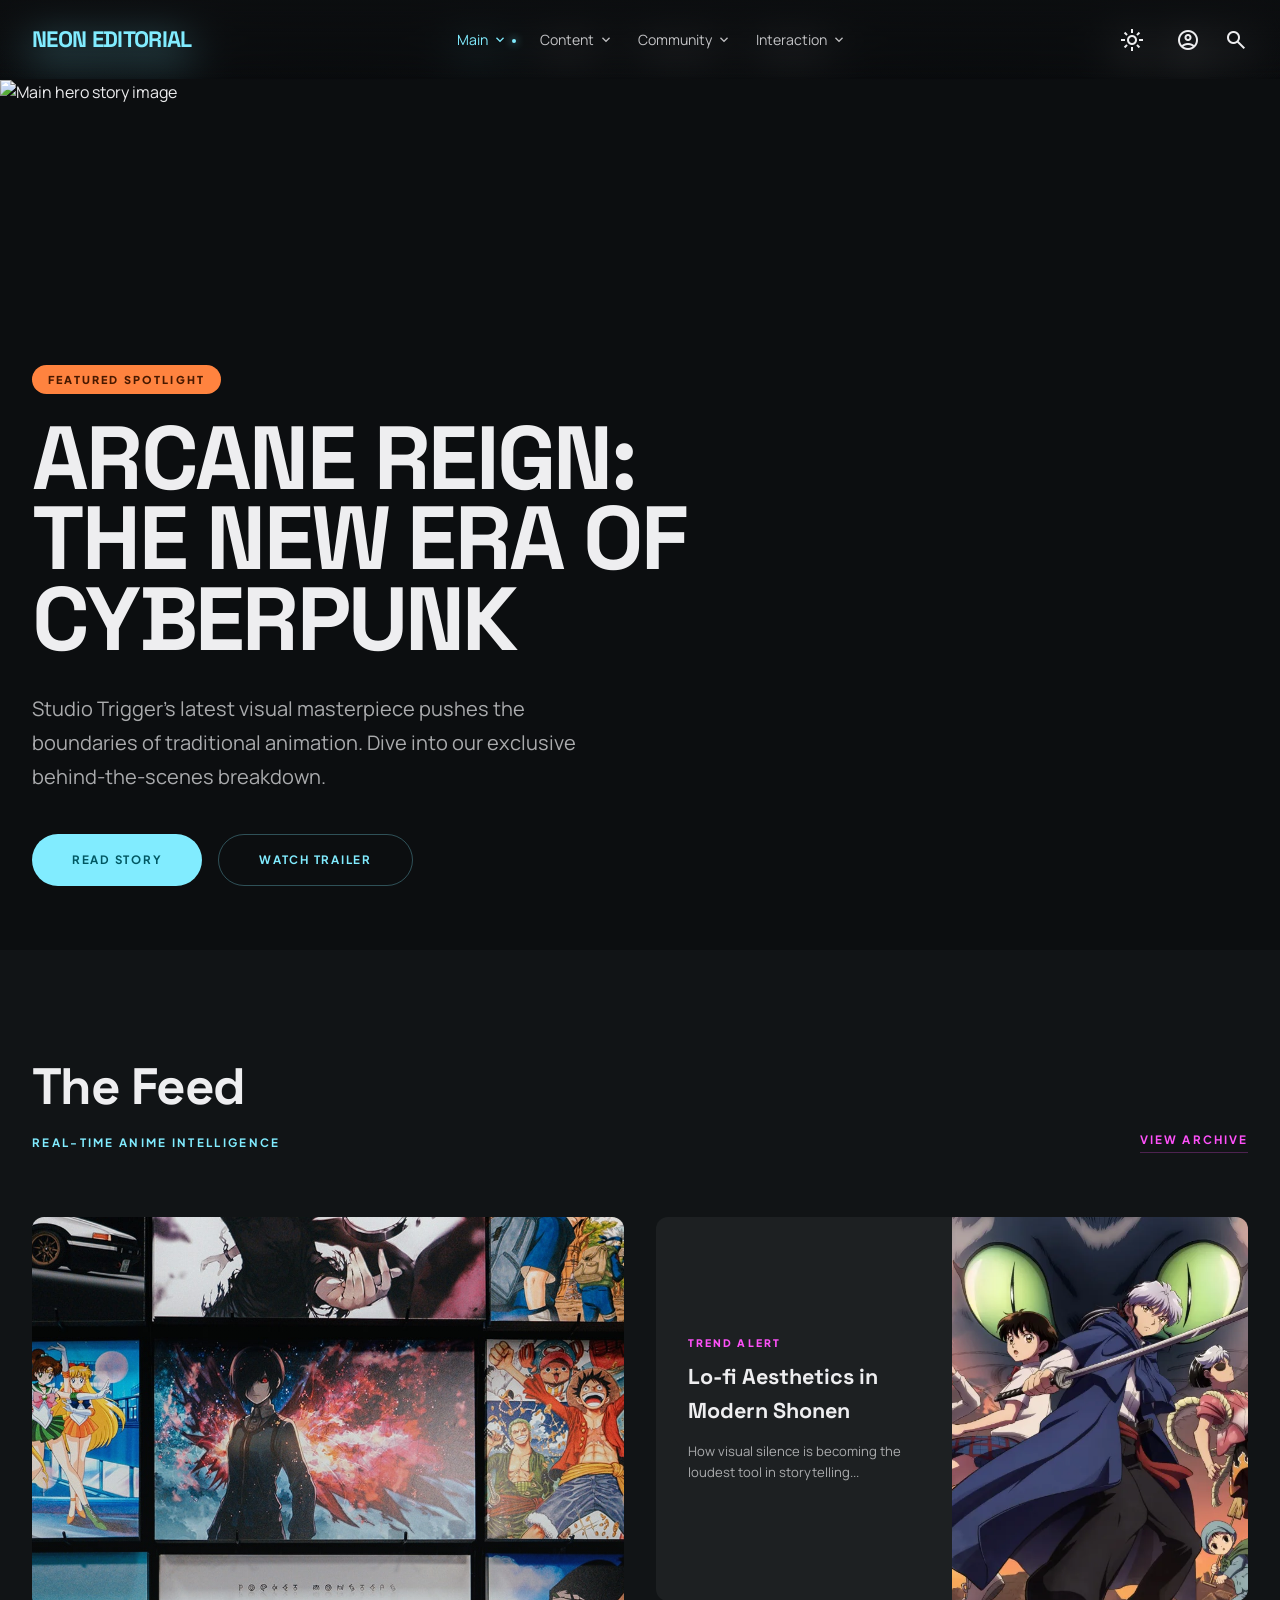
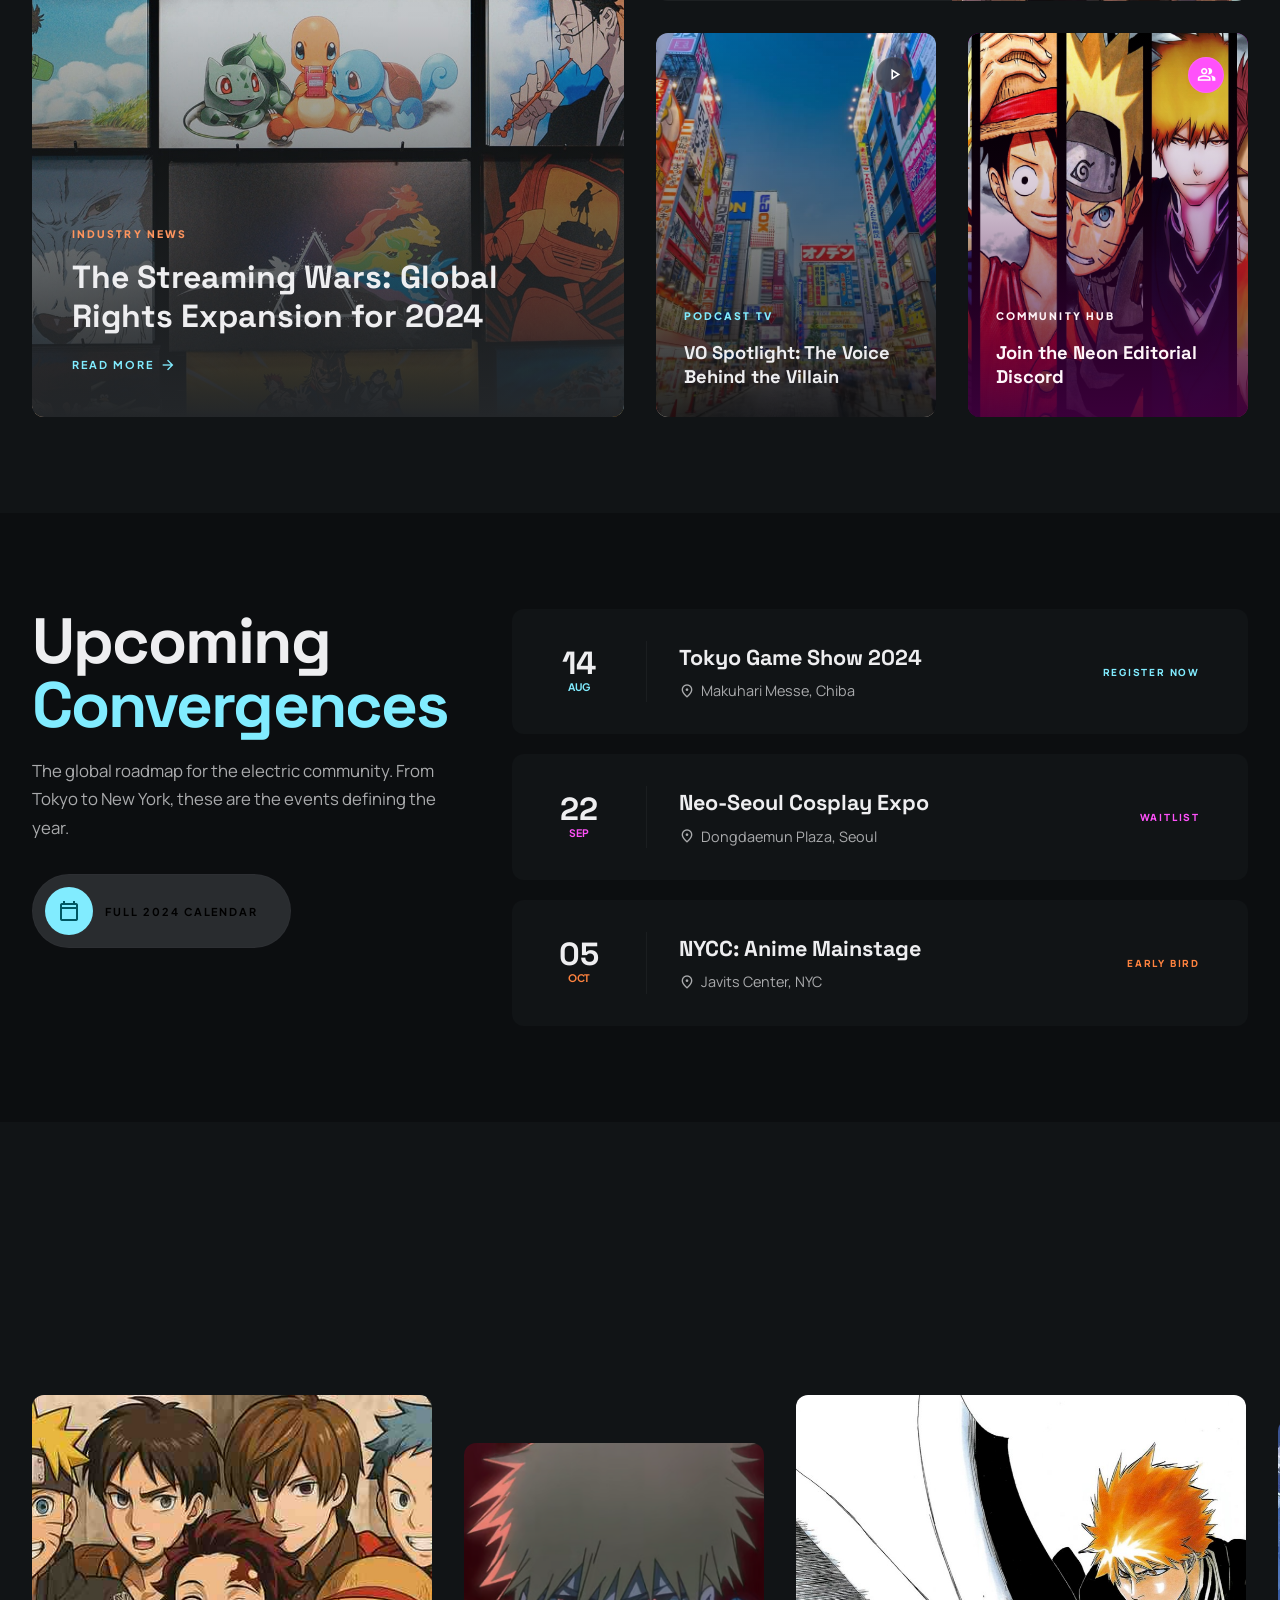
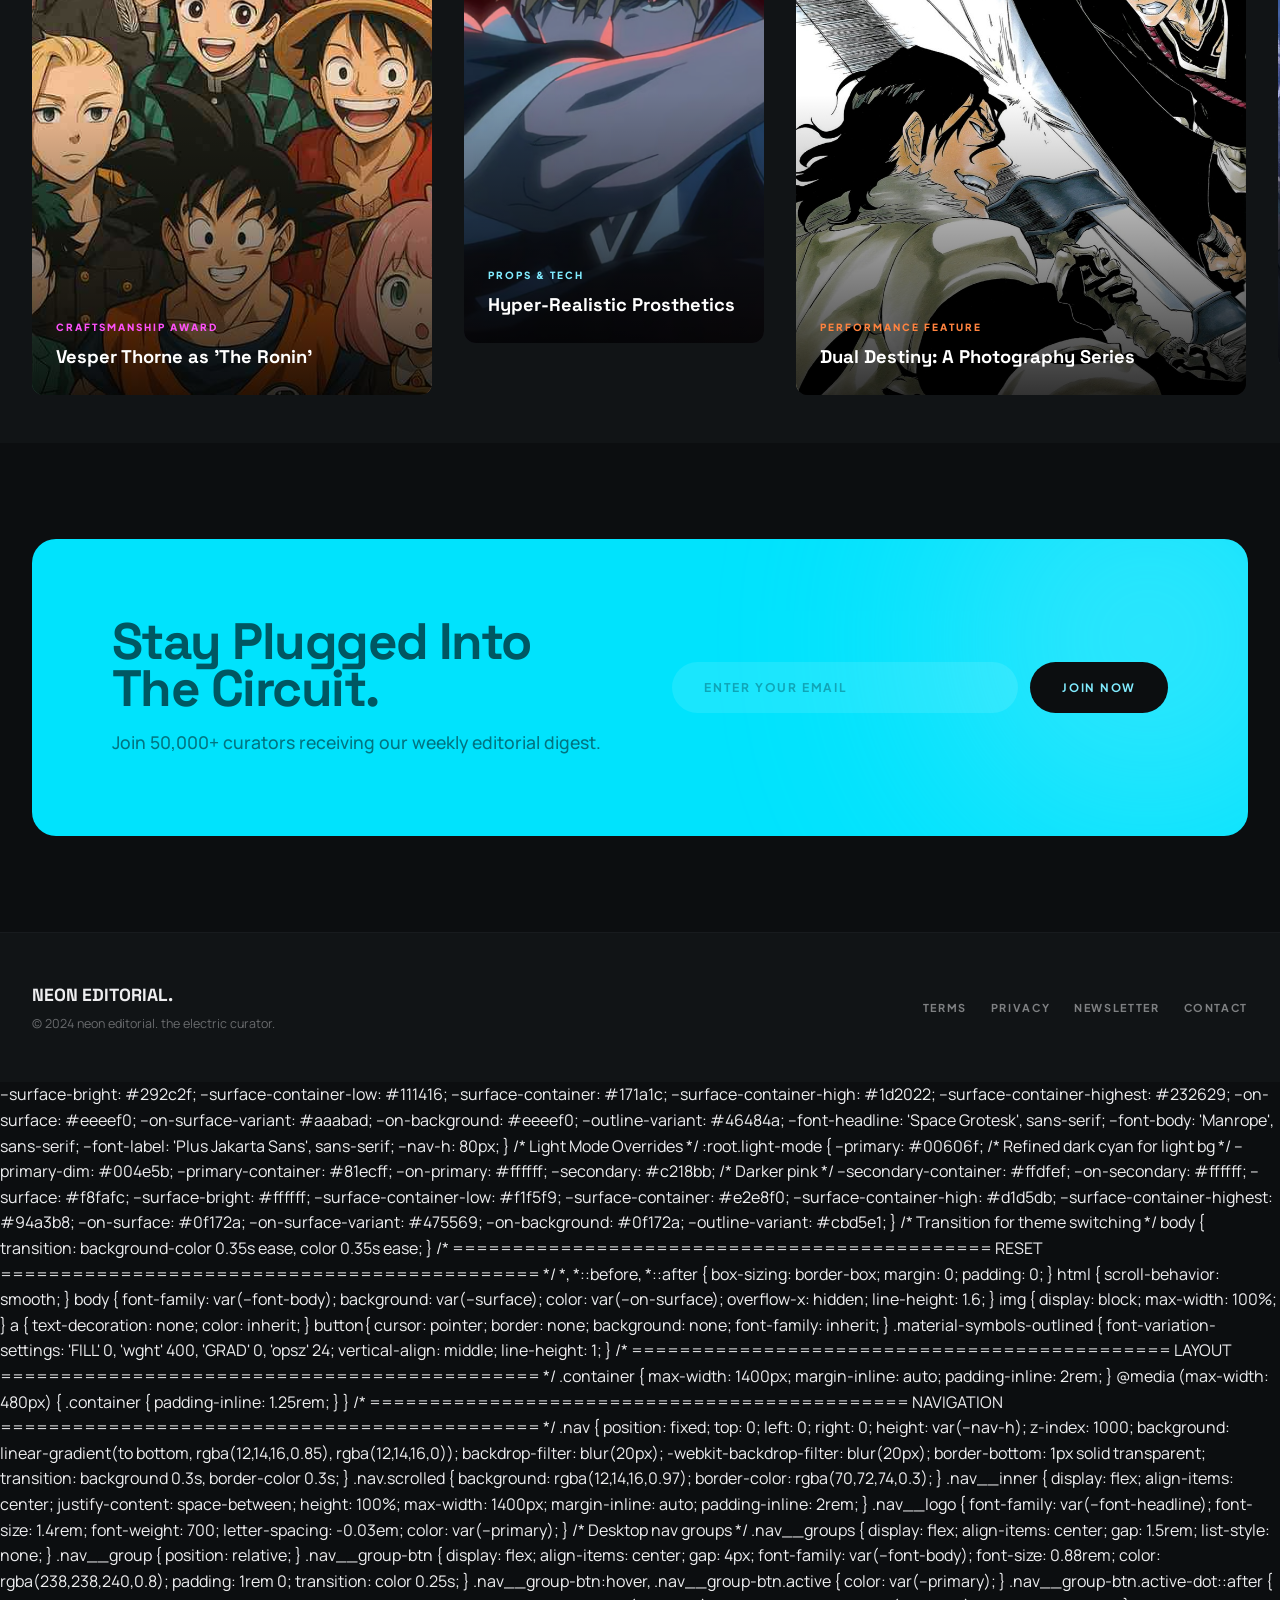
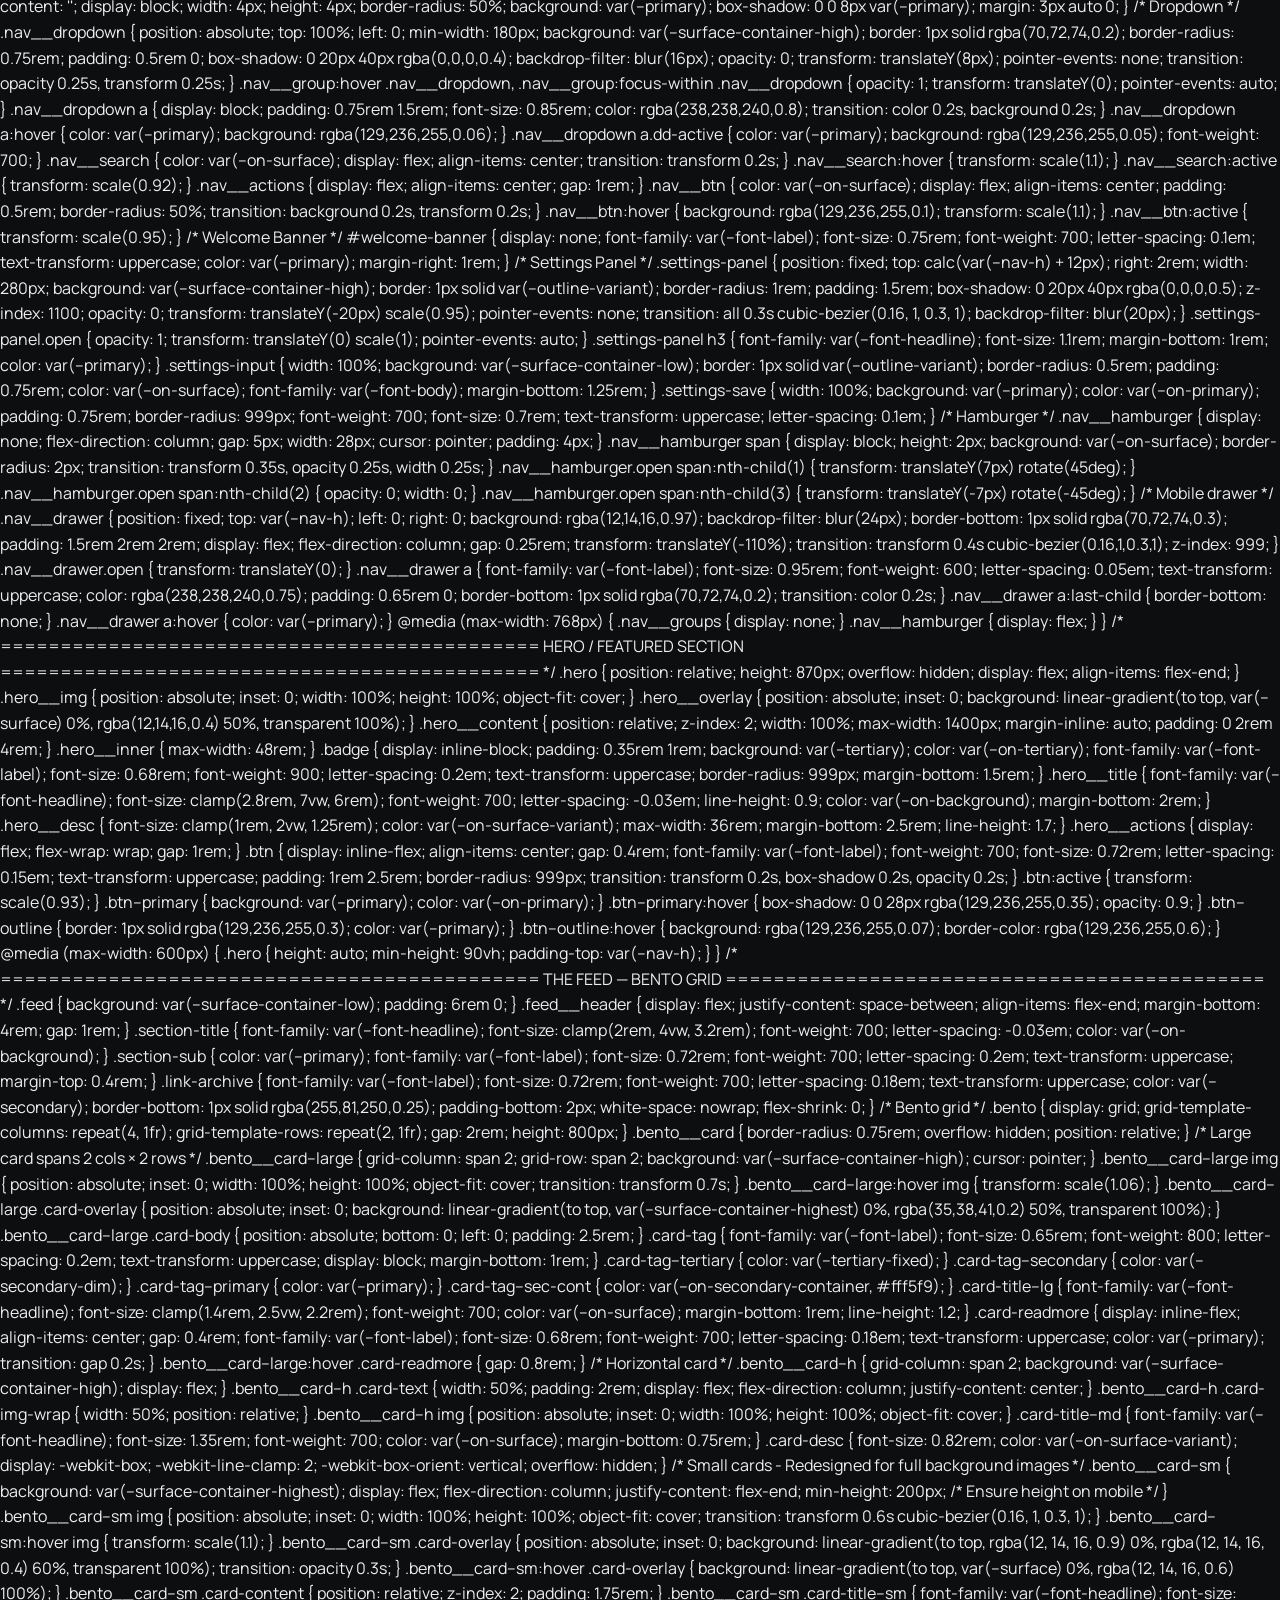
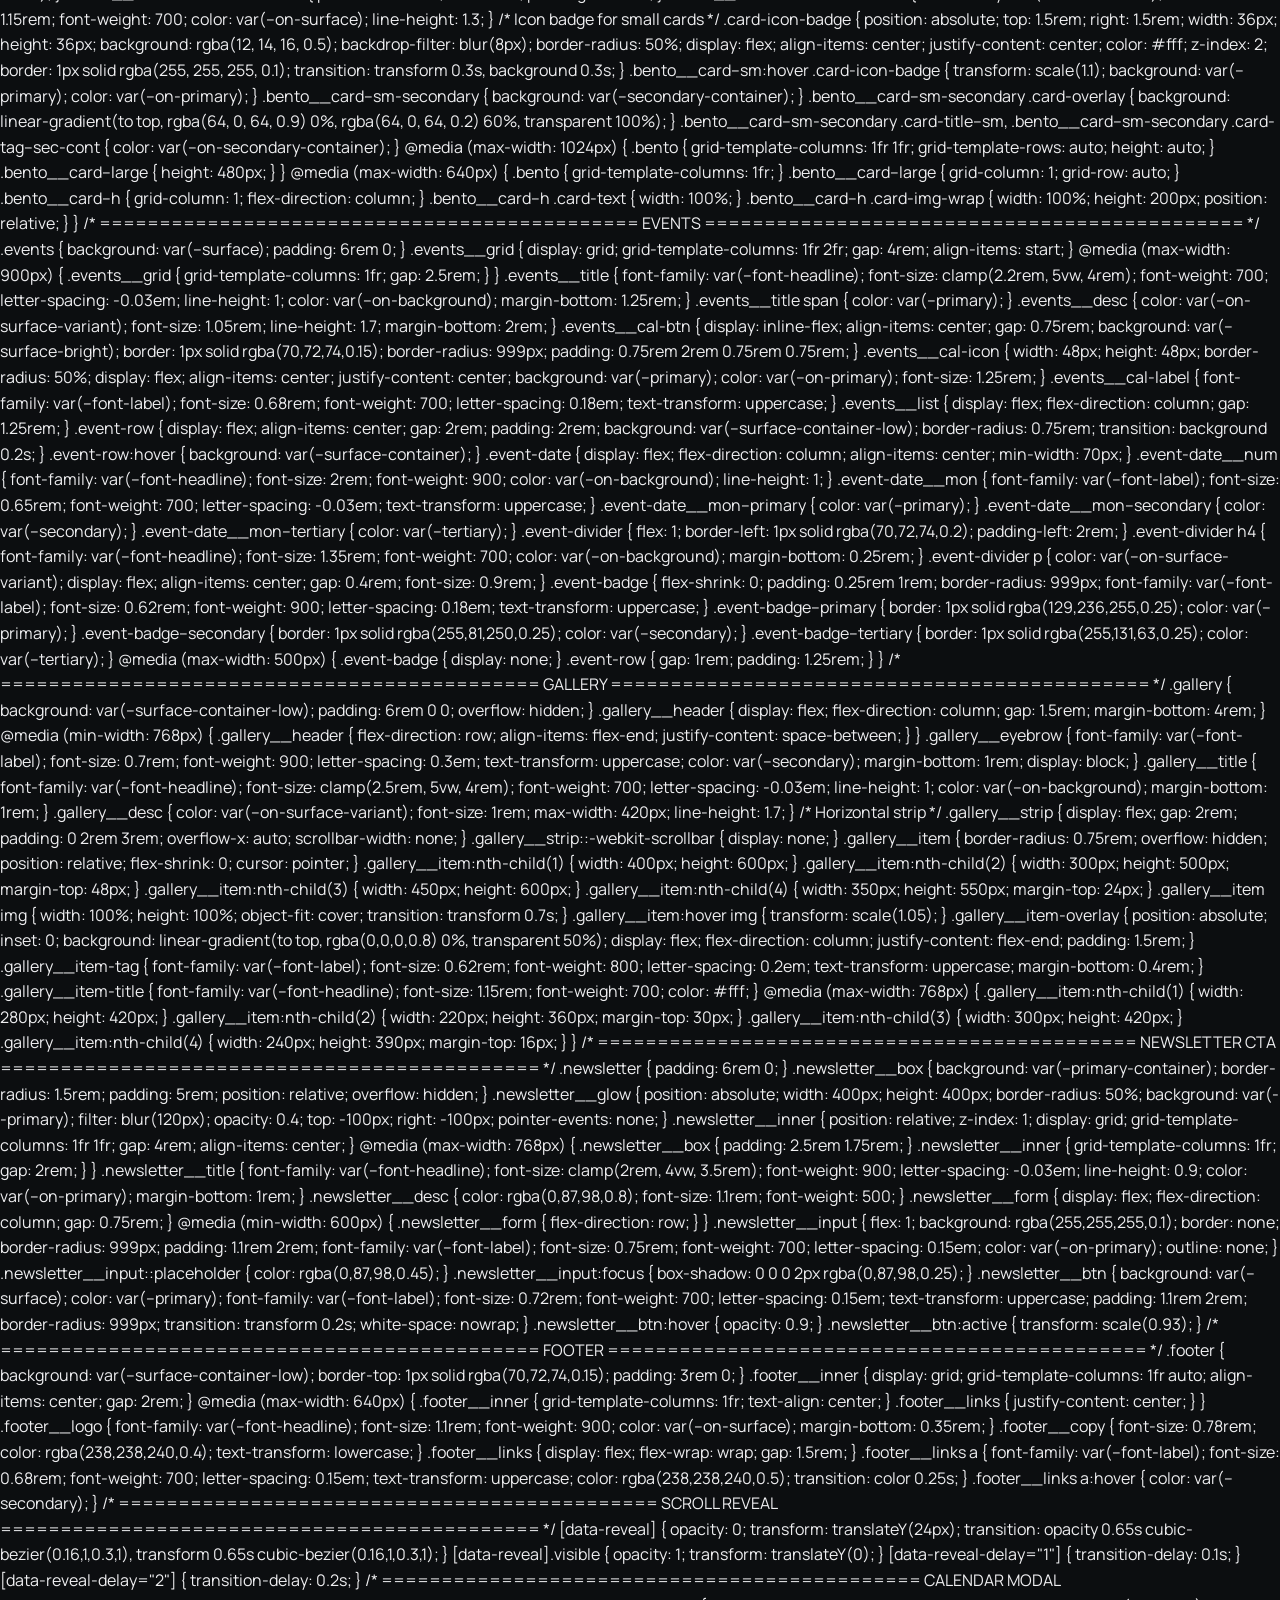
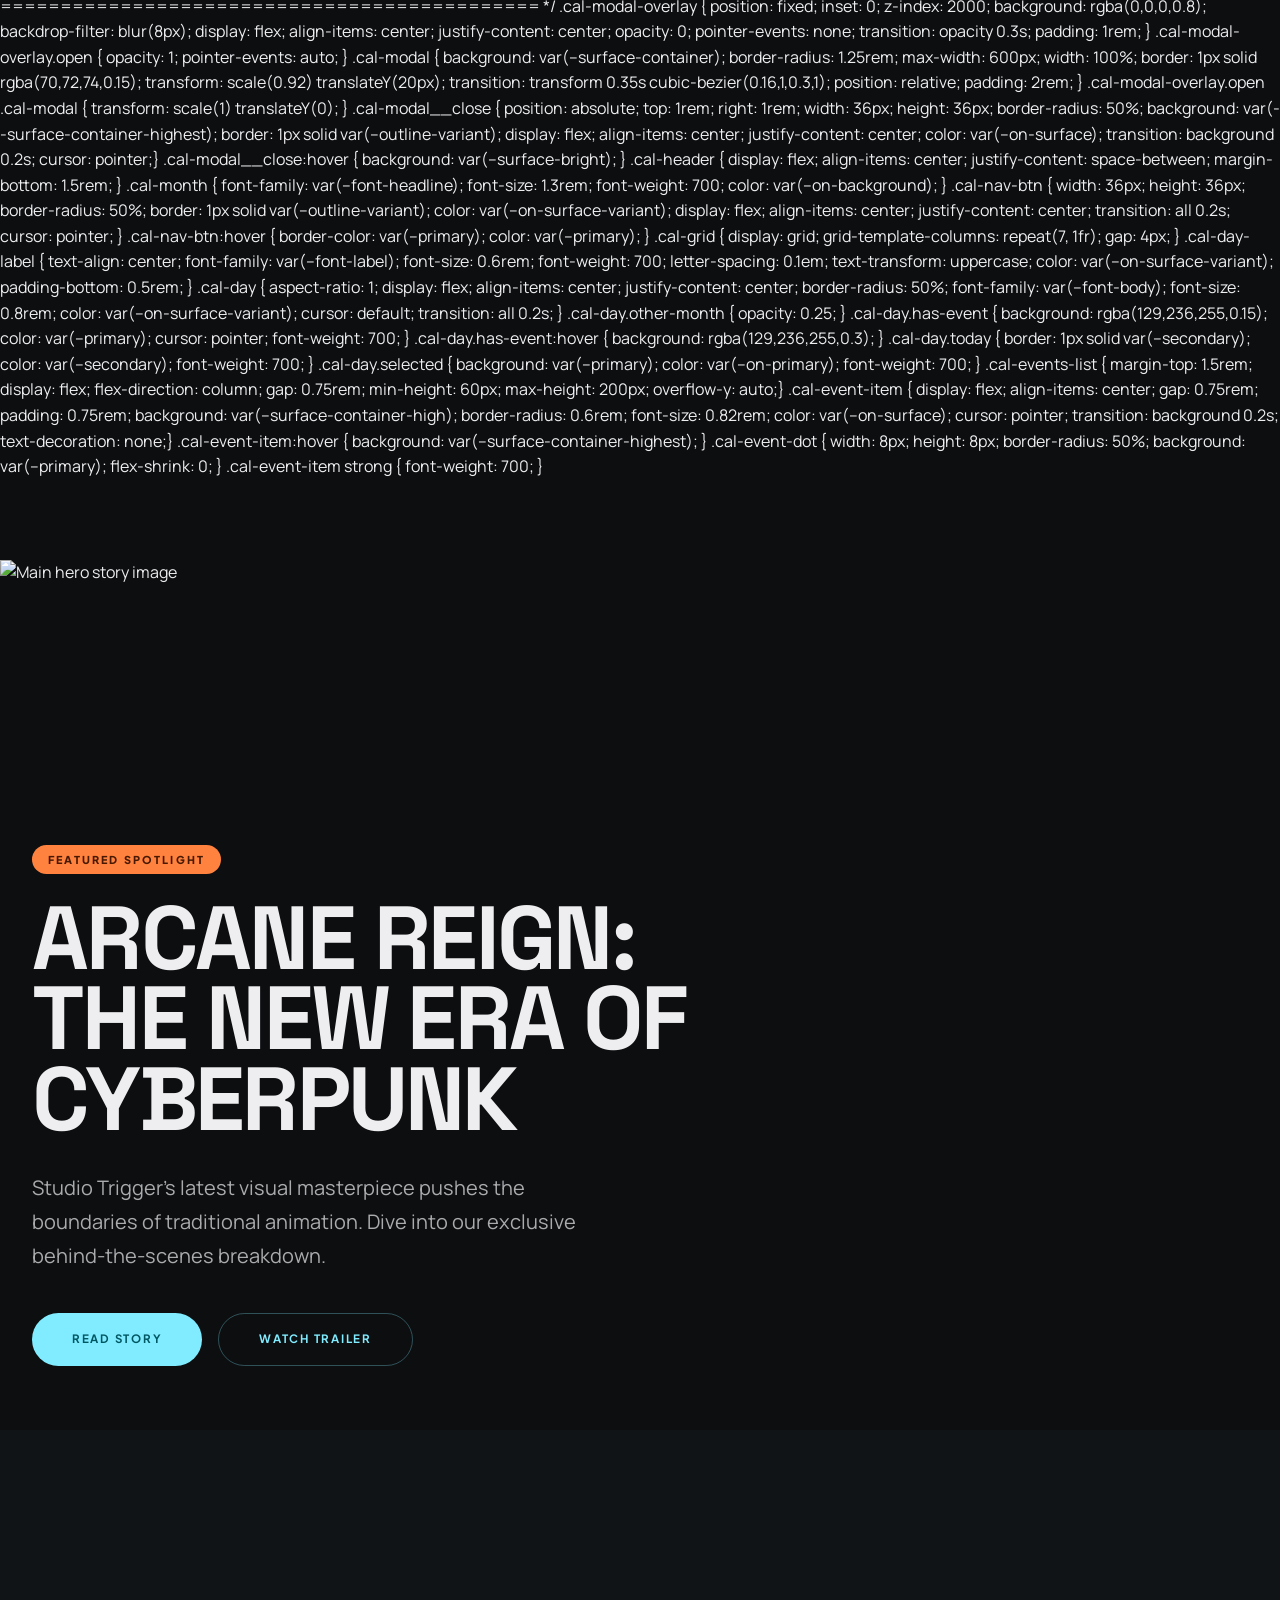
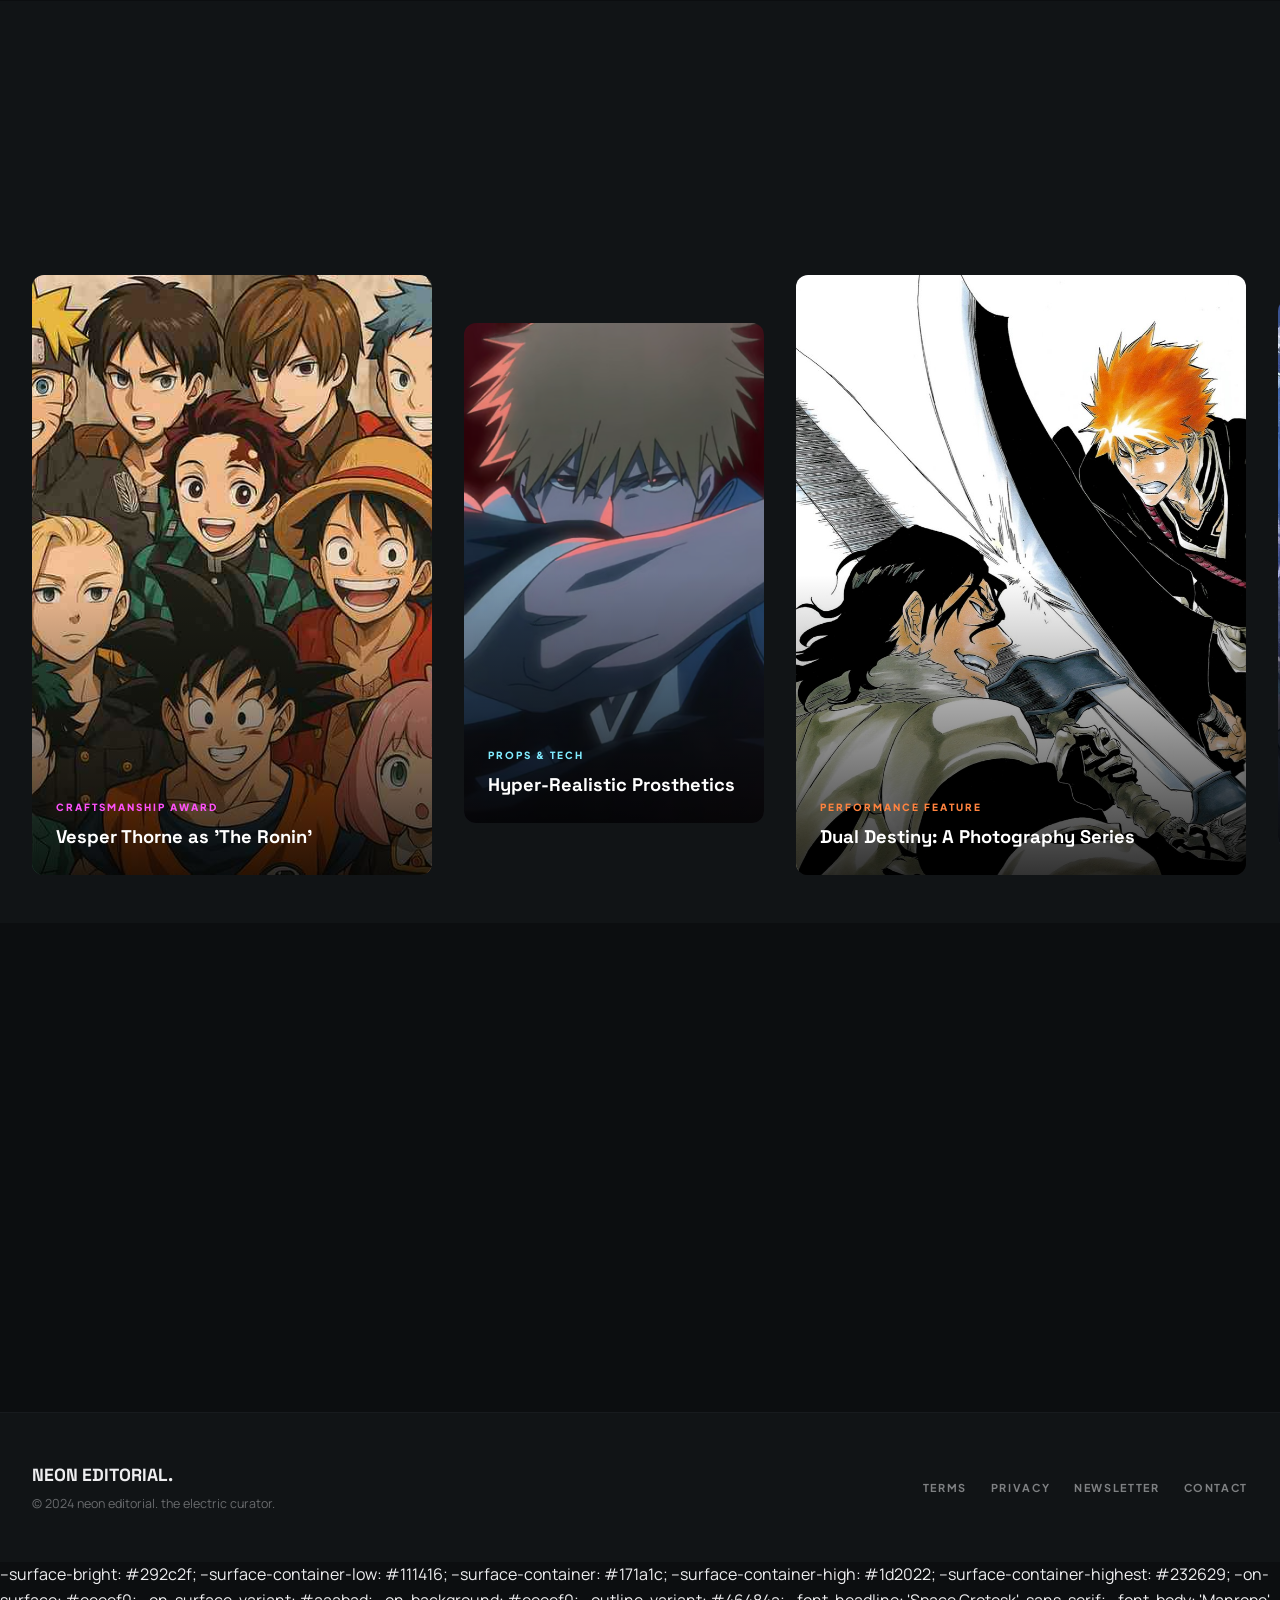
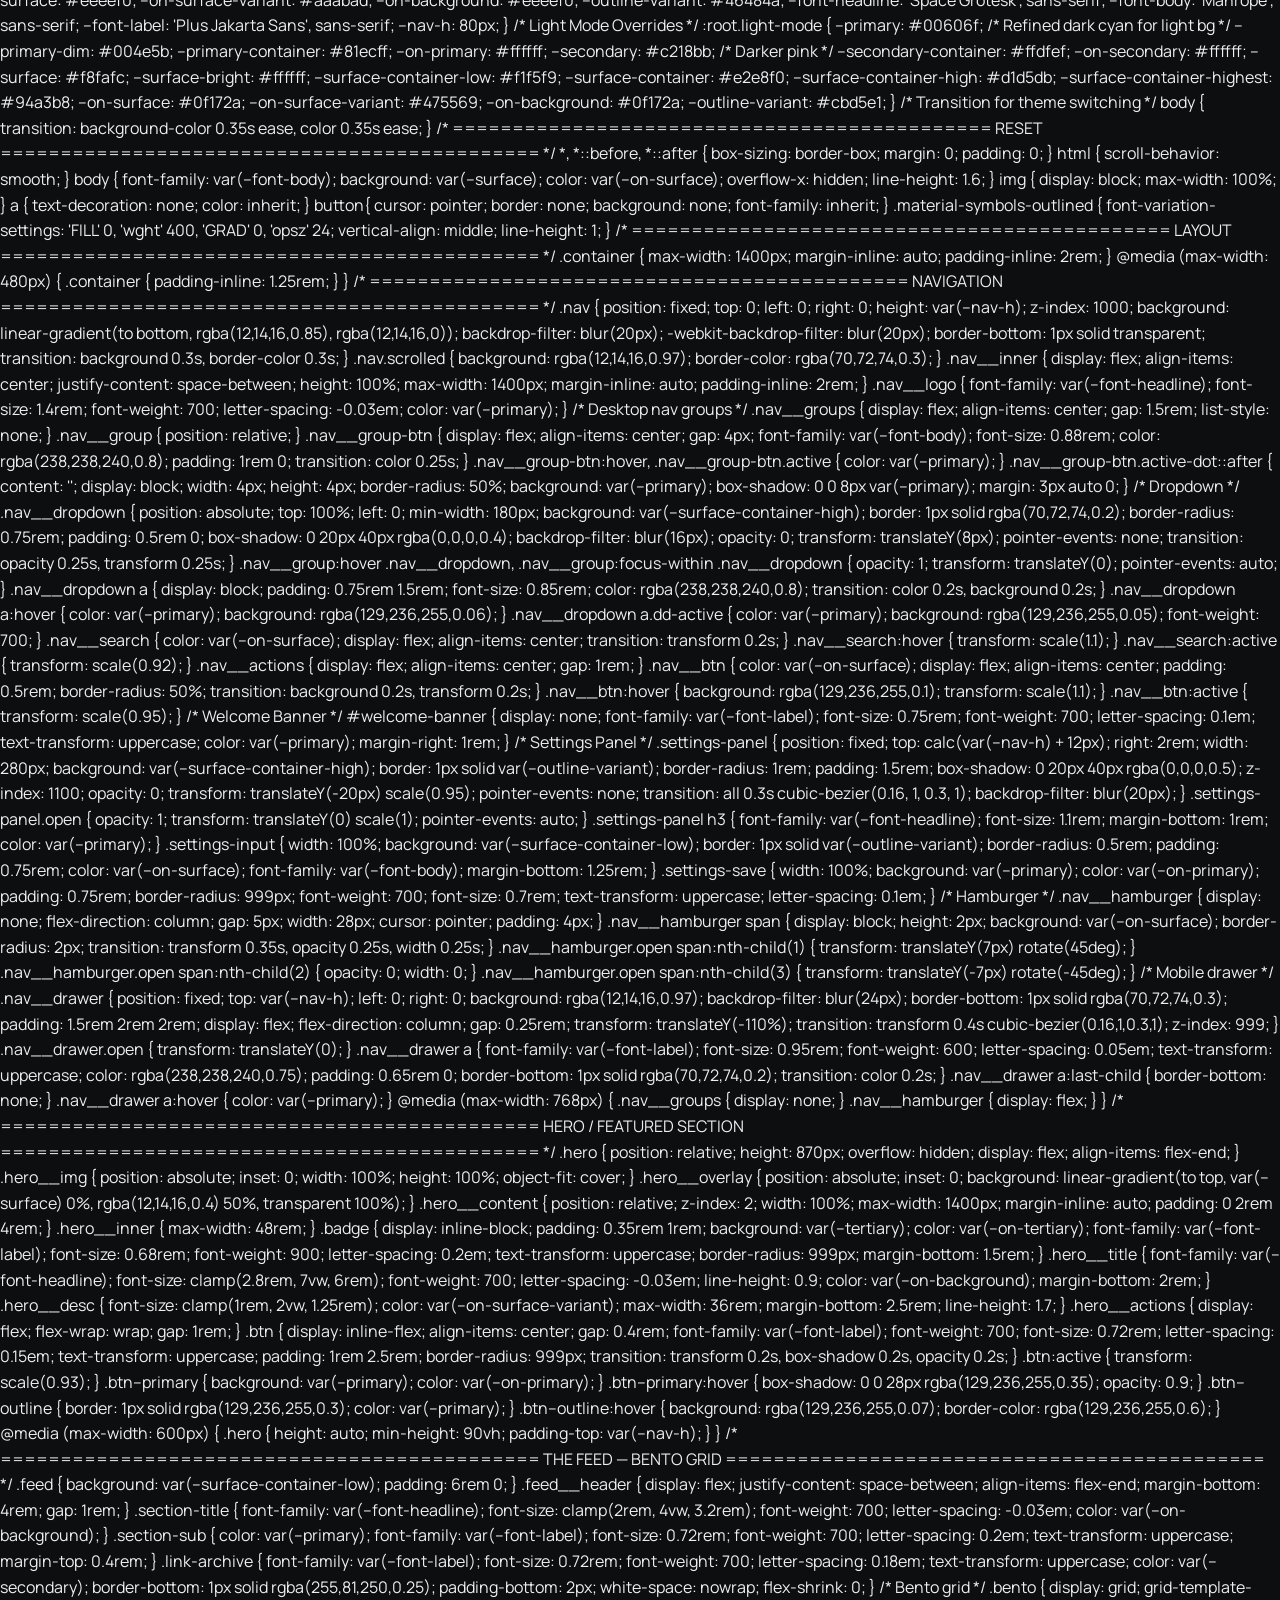
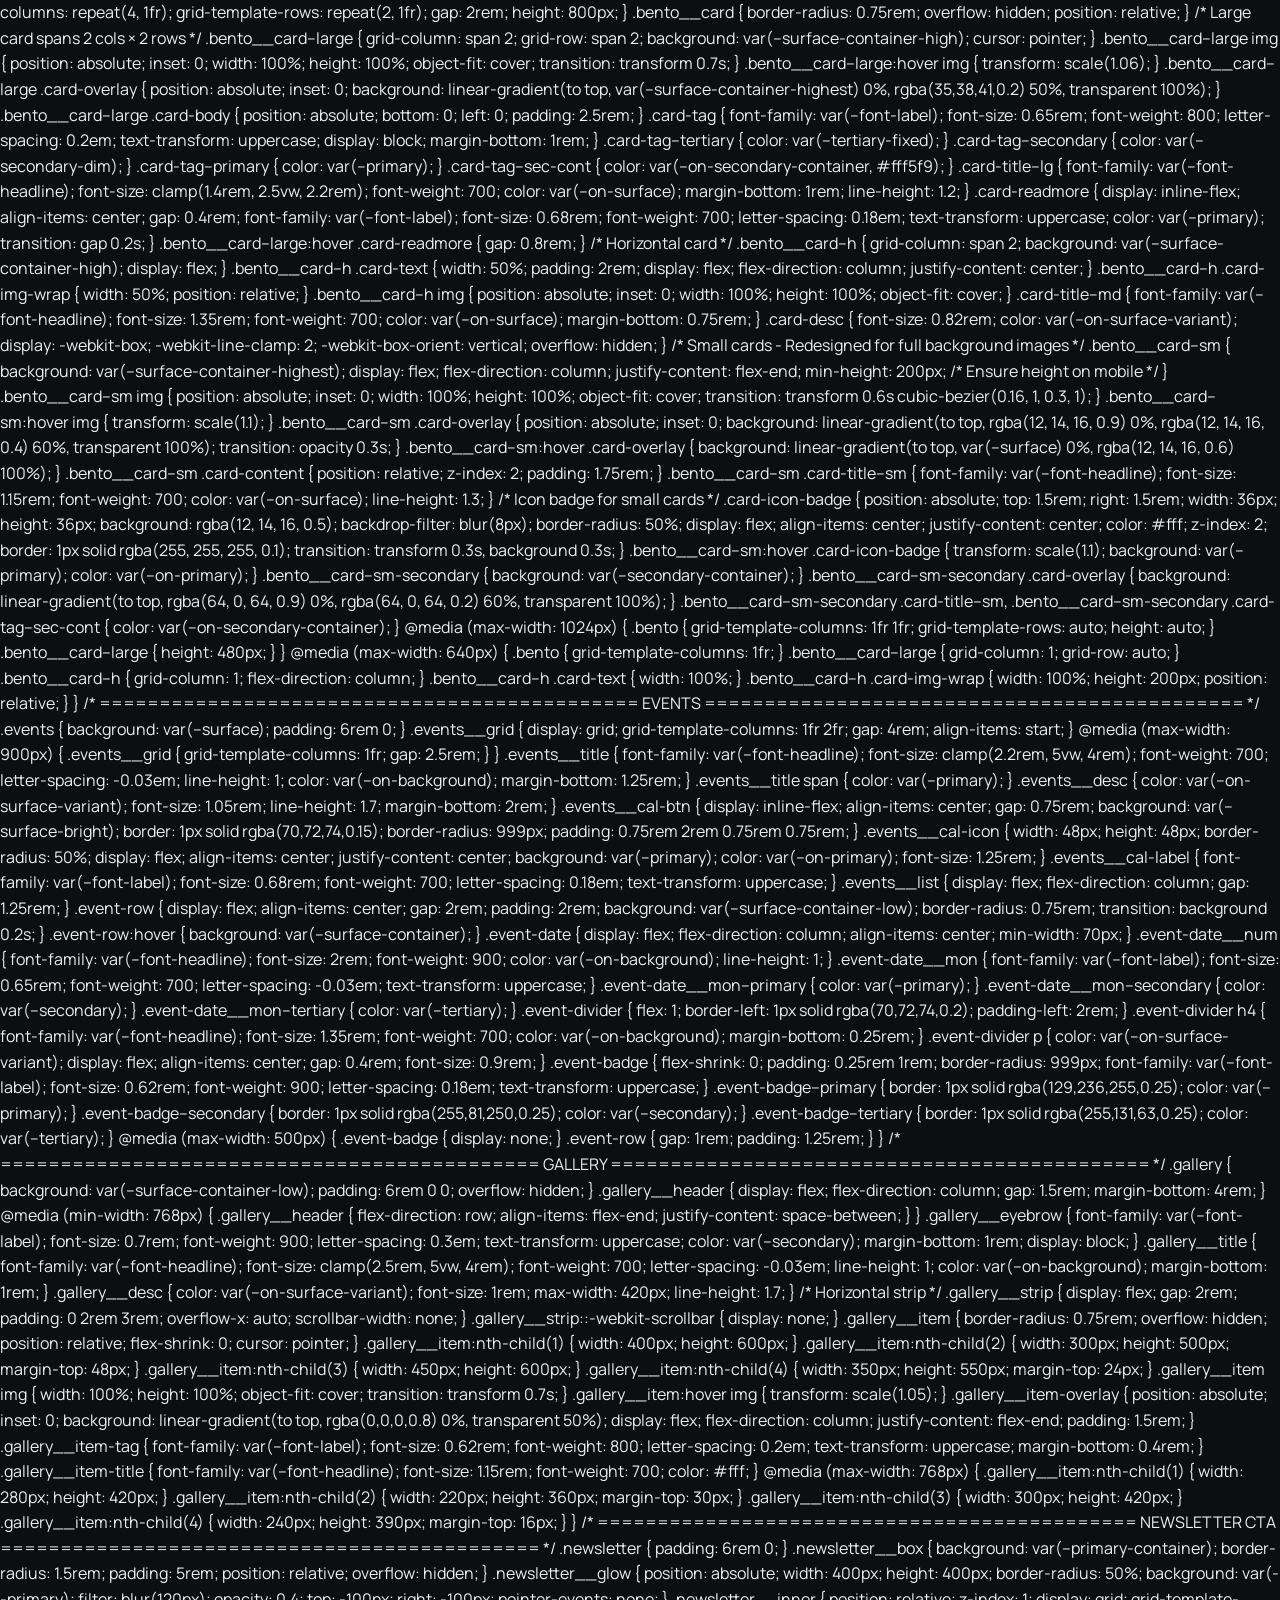
==== commit 0caf2a73: "Update index.html" ====
--- a/index.html
+++ b/index.html
@@ -3073,6 +3073,1990 @@
     [data-reveal].visible { opacity: 1; transform: translateY(0); }
     [data-reveal-delay="1"] { transition-delay: 0.1s; }
     [data-reveal-delay="2"] { transition-delay: 0.2s; }
+
+    /* =============================================
+       CALENDAR MODAL
+    ============================================= */
+    .cal-modal-overlay { position: fixed; inset: 0; z-index: 2000; background: rgba(0,0,0,0.8); backdrop-filter: blur(8px); display: flex; align-items: center; justify-content: center; opacity: 0; pointer-events: none; transition: opacity 0.3s; padding: 1rem; }
+    .cal-modal-overlay.open { opacity: 1; pointer-events: auto; }
+    .cal-modal { background: var(--surface-container); border-radius: 1.25rem; max-width: 600px; width: 100%; border: 1px solid rgba(70,72,74,0.15); transform: scale(0.92) translateY(20px); transition: transform 0.35s cubic-bezier(0.16,1,0.3,1); position: relative; padding: 2rem; }
+    .cal-modal-overlay.open .cal-modal { transform: scale(1) translateY(0); }
+    .cal-modal__close { position: absolute; top: 1rem; right: 1rem; width: 36px; height: 36px; border-radius: 50%; background: var(--surface-container-highest); border: 1px solid var(--outline-variant); display: flex; align-items: center; justify-content: center; color: var(--on-surface); transition: background 0.2s; cursor: pointer;}
+    .cal-modal__close:hover { background: var(--surface-bright); }
+
+    .cal-header { display: flex; align-items: center; justify-content: space-between; margin-bottom: 1.5rem; }
+    .cal-month { font-family: var(--font-headline); font-size: 1.3rem; font-weight: 700; color: var(--on-background); }
+    .cal-nav-btn { width: 36px; height: 36px; border-radius: 50%; border: 1px solid var(--outline-variant); color: var(--on-surface-variant); display: flex; align-items: center; justify-content: center; transition: all 0.2s; cursor: pointer; }
+    .cal-nav-btn:hover { border-color: var(--primary); color: var(--primary); }
+    .cal-grid { display: grid; grid-template-columns: repeat(7, 1fr); gap: 4px; }
+    .cal-day-label { text-align: center; font-family: var(--font-label); font-size: 0.6rem; font-weight: 700; letter-spacing: 0.1em; text-transform: uppercase; color: var(--on-surface-variant); padding-bottom: 0.5rem; }
+    .cal-day { aspect-ratio: 1; display: flex; align-items: center; justify-content: center; border-radius: 50%; font-family: var(--font-body); font-size: 0.8rem; color: var(--on-surface-variant); cursor: default; transition: all 0.2s; }
+    .cal-day.other-month { opacity: 0.25; }
+    .cal-day.has-event { background: rgba(129,236,255,0.15); color: var(--primary); cursor: pointer; font-weight: 700; }
+    .cal-day.has-event:hover { background: rgba(129,236,255,0.3); }
+    .cal-day.today { border: 1px solid var(--secondary); color: var(--secondary); font-weight: 700; }
+    .cal-day.selected { background: var(--primary); color: var(--on-primary); font-weight: 700; }
+    .cal-events-list { margin-top: 1.5rem; display: flex; flex-direction: column; gap: 0.75rem; min-height: 60px; max-height: 200px; overflow-y: auto;}
+    .cal-event-item { display: flex; align-items: center; gap: 0.75rem; padding: 0.75rem; background: var(--surface-container-high); border-radius: 0.6rem; font-size: 0.82rem; color: var(--on-surface); cursor: pointer; transition: background 0.2s; text-decoration: none;}
+    .cal-event-item:hover { background: var(--surface-container-highest); }
+    .cal-event-dot { width: 8px; height: 8px; border-radius: 50%; background: var(--primary); flex-shrink: 0; }
+    .cal-event-item strong { font-weight: 700; }
+  </style>
+</head>
+<body>
+
+  <!-- =============================================
+       NAVIGATION
+  ============================================= -->
+  <nav class="nav" id="main-nav">
+    <div class="nav__inner">
+      <a href="index.html" class="nav__logo">NEON EDITORIAL</a>
+
+      <ul class="nav__groups" role="list">
+        <!-- Main -->
+        <li class="nav__group">
+          <button class="nav__group-btn active-dot" style="color:var(--primary)">
+            Main <span class="material-symbols-outlined" style="font-size:1rem">expand_more</span>
+          </button>
+          <div class="nav__dropdown">
+            <a href="index.html" class="dd-active">Home</a>
+            <a href="about.html">About</a>
+          </div>
+        </li>
+        <!-- Content -->
+        <li class="nav__group">
+          <button class="nav__group-btn">
+            Content <span class="material-symbols-outlined" style="font-size:1rem">expand_more</span>
+          </button>
+          <div class="nav__dropdown">
+            <a href="news.html">News</a>
+            <a href="events.html">Events</a>
+          </div>
+        </li>
+        <!-- Community -->
+        <li class="nav__group">
+          <button class="nav__group-btn">
+            Community <span class="material-symbols-outlined" style="font-size:1rem">expand_more</span>
+          </button>
+          <div class="nav__dropdown" style="min-width:210px">
+            <a href="gallery.html">Cosplay Gallery</a>
+            <a href="spotlight.html">Spotlight</a>
+          </div>
+        </li>
+        <!-- Interaction -->
+        <li class="nav__group">
+          <button class="nav__group-btn">
+            Interaction <span class="material-symbols-outlined" style="font-size:1rem">expand_more</span>
+          </button>
+          <div class="nav__dropdown">
+            <a href="reviews.html">Reviews</a> 
+            <a href="contact.html">Contact</a>
+          </div>
+        </li>
+      </ul>
+
+      <div class="nav__actions">
+        <span id="welcome-banner">Welcome, Guest</span>
+        
+        <button id="theme-toggle" class="nav__btn" aria-label="Toggle theme">
+          <span class="material-symbols-outlined" id="theme-icon">light_mode</span>
+        </button>
+
+        <button id="user-toggle" class="nav__btn" aria-label="User settings">
+          <span class="material-symbols-outlined">account_circle</span>
+        </button>
+
+        <button class="nav__search" aria-label="Search" onclick="prompt('Enter search keyword:')">
+          <span class="material-symbols-outlined">search</span>
+        </button>
+      </div>
+
+      <button class="nav__hamburger" id="hamburger" aria-label="Toggle menu" aria-expanded="false">
+        <span></span><span></span><span></span>
+      </button>
+    </div>
+  </nav>
+
+  <!-- User Settings Panel -->
+  <div class="settings-panel" id="settings-panel">
+    <h3>User Identity</h3>
+    <p style="font-size: 0.75rem; color: var(--on-surface-variant); margin-bottom: 1rem;">Set your name for a personalized experience.</p>
+    <input type="text" id="user-name-input" class="settings-input" placeholder="Your Name" maxlength="20">
+    <button id="save-settings" class="settings-save">Save Identity</button>
+  </div>
+
+  <!-- Mobile drawer -->
+  <div class="nav__drawer" id="nav-drawer">
+    <a href="index.html">Home</a>
+    <a href="about.html">About</a>
+    <a href="news.html">News</a>
+    <a href="events.html">Events</a>
+    <a href="gallery.html">Cosplay Gallery</a>
+    <a href="spotlight.html">Spotlight</a>
+    <a href="reviews.html">Reviews</a>
+    <a href="contact.html">Contact</a>
+  </div>
+
+  <main style="padding-top: var(--nav-h)">
+
+    <!-- =============================================
+         HERO
+    ============================================= -->
+    <section class="hero">
+      <img
+        class="hero__img"
+        src="https://lh3.googleusercontent.com/aida-public/[base64]"
+        alt="Main hero story image"
+        referrerpolicy="no-referrer"
+      />
+      <div class="hero__overlay"></div>
+      <div class="hero__content">
+        <div class="hero__inner">
+          <span class="badge">Featured Spotlight</span>
+          <h1 class="hero__title">ARCANE REIGN: THE NEW ERA OF CYBERPUNK</h1>
+          <p class="hero__desc">
+            Studio Trigger's latest visual masterpiece pushes the boundaries of traditional animation.
+            Dive into our exclusive behind-the-scenes breakdown.
+          </p>
+          <div class="hero__actions">
+            <a href="#" class="btn btn--primary" onclick="openStoryModal(); return false;">Read Story</a>
+            <a href="#" class="btn btn--outline" onclick="openTrailerModal(); return false;">Watch Trailer</a>
+          </div>
+        </div>
+      </div>
+    </section>
+
+    <!-- =============================================
+         THE FEED (BENTO GRID)
+    ============================================= -->
+    <section class="feed">
+      <div class="container">
+        <div class="feed__header" data-reveal>
+          <div>
+            <h2 class="section-title">The Feed</h2>
+            <p class="section-sub">Real-time Anime Intelligence</p>
+          </div>
+          <a href="#" class="link-archive" onclick="openArchiveModal(); return false;">View Archive</a>
+        </div>
+
+        <div class="bento">
+          <!-- Large primary card -->
+          <div class="bento__card bento__card--large" data-reveal onclick="openNewsModal(); return false;">
+            <img
+              src="image/index/2.jpg"
+              alt="Anime production art" referrerpolicy="no-referrer"
+            />
+            <div class="card-overlay"></div>
+            <div class="card-body">
+              <span class="card-tag card-tag--tertiary">Industry News</span>
+              <h3 class="card-title--lg">The Streaming Wars: Global Rights Expansion for 2024</h3>
+              <a href="#" class="card-readmore" onclick="openNewsModal(); return false; event.stopPropagation();">
+                Read More <span class="material-symbols-outlined" style="font-size:1rem">arrow_forward</span>
+              </a>
+            </div>
+          </div>
+
+          <!-- Horizontal card -->
+          <div class="bento__card bento__card--h" data-reveal data-reveal-delay="1">
+            <div class="card-text">
+              <span class="card-tag card-tag--secondary" style="margin-bottom:0.5rem">Trend Alert</span>
+              <h3 class="card-title--md">Lo-fi Aesthetics in Modern Shonen</h3>
+              <p class="card-desc">How visual silence is becoming the loudest tool in storytelling...</p>
+            </div>
+            <div class="card-img-wrap">
+              <img
+                src="image/index/1.webp"
+                alt="Lo-fi visual" referrerpolicy="no-referrer"
+              />
+            </div>
+          </div>
+
+          <!-- Small card: Podcast -->
+          <div class="bento__card bento__card--sm" data-reveal onclick="openPodcastModal(); return false;">
+            <img
+              src="image/index/3.webp"
+              alt="Podcast thumbnail" referrerpolicy="no-referrer"
+            />
+            <div class="card-overlay"></div>
+            <div class="card-icon-badge">
+              <span class="material-symbols-outlined" style="font-size:1.2rem">play_arrow</span>
+            </div>
+            <div class="card-content">
+              <span class="card-tag card-tag--primary">Podcast TV</span>
+              <h3 class="card-title--sm">VO Spotlight: The Voice Behind the Villain</h3>
+            </div>
+          </div>
+
+          <!-- Small card: Community -->
+          <div class="bento__card bento__card--sm bento__card--sm-secondary" data-reveal data-reveal-delay="1" onclick="openDiscordModal(); return false;">
+            <img
+              src="image/index/4.jpg"
+              alt="Discord community" referrerpolicy="no-referrer"
+            />
+            <div class="card-overlay"></div>
+            <div class="card-icon-badge" style="background:var(--secondary); color: white;">
+              <span class="material-symbols-outlined" style="font-size:1.2rem">group</span>
+            </div>
+            <div class="card-content">
+              <span class="card-tag card-tag--sec-cont">Community Hub</span>
+              <h3 class="card-title--sm">Join the Neon Editorial Discord</h3>
+            </div>
+          </div>
+      </div>
+    </section>
+
+    <!-- =============================================
+         EVENTS
+    ============================================= -->
+    <section class="events">
+      <div class="container">
+        <div class="events__grid">
+          <!-- Left: intro -->
+          <div data-reveal>
+            <h2 class="events__title">
+              Upcoming<br/><span>Convergences</span>
+            </h2>
+            <p class="events__desc">
+              The global roadmap for the electric community. From Tokyo to New York,
+              these are the events defining the year.
+            </p>
+            <button class="events__cal-btn" onclick="openCalModal()">
+              <span class="events__cal-icon">
+                <span class="material-symbols-outlined">calendar_today</span>
+              </span>
+              <span class="events__cal-label">Full 2024 Calendar</span>
+            </button>
+          </div>
+
+          <!-- Right: events list -->
+          <div class="events__list" data-reveal data-reveal-delay="1">
+            <div class="event-row">
+              <div class="event-date">
+                <span class="event-date__num">14</span>
+                <span class="event-date__mon event-date__mon--primary">AUG</span>
+              </div>
+              <div class="event-divider">
+                <h4>Tokyo Game Show 2024</h4>
+                <p>
+                  <span class="material-symbols-outlined" style="font-size:1rem">location_on</span>
+                  Makuhari Messe, Chiba
+                </p>
+              </div>
+              <button class="event-badge event-badge--primary" style="cursor: pointer; border: none; font-family: inherit;" onclick="openRegistrationModal('Tokyo Game Show 2024', 'Standard Registration')">Register Now</button>
+            </div>
+
+            <div class="event-row">
+              <div class="event-date">
+                <span class="event-date__num">22</span>
+                <span class="event-date__mon event-date__mon--secondary">SEP</span>
+              </div>
+              <div class="event-divider">
+                <h4>Neo-Seoul Cosplay Expo</h4>
+                <p>
+                  <span class="material-symbols-outlined" style="font-size:1rem">location_on</span>
+                  Dongdaemun Plaza, Seoul
+                </p>
+              </div>
+              <button class="event-badge event-badge--secondary" style="cursor: pointer; border: none; font-family: inherit;" onclick="openRegistrationModal('Neo-Seoul Cosplay Expo', 'Waitlist Entry')">Waitlist</button>
+            </div>
+
+            <div class="event-row">
+              <div class="event-date">
+                <span class="event-date__num">05</span>
+                <span class="event-date__mon event-date__mon--tertiary">OCT</span>
+              </div>
+              <div class="event-divider">
+                <h4>NYCC: Anime Mainstage</h4>
+                <p>
+                  <span class="material-symbols-outlined" style="font-size:1rem">location_on</span>
+                  Javits Center, NYC
+                </p>
+              </div>
+              <button class="event-badge event-badge--tertiary" style="cursor: pointer; border: none; font-family: inherit;" onclick="openRegistrationModal('NYCC: Anime Mainstage', 'Early Bird Pass')">Early Bird</button>
+            </div>
+          </div>
+        </div>
+      </div>
+    </section>
+
+    <!-- =============================================
+         GALLERY
+    ============================================= -->
+    <section class="gallery">
+      <div class="container" data-reveal>
+        <div class="gallery__header">
+          <div>
+            <span class="gallery__eyebrow">The Gallery</span>
+            <h2 class="gallery__title">Mastering the Craft</h2>
+          </div>
+          <p class="gallery__desc">
+            Spotlighting the artisans who bring characters to life with unprecedented detail
+            and cinematic photography.
+          </p>
+        </div>
+      </div>
+
+      <div class="gallery__strip">
+        <div class="gallery__item">
+          <img
+            src="image/index/6.jpeg"
+            alt="Cosplay piece" referrerpolicy="no-referrer"
+          />
+          <div class="gallery__item-overlay">
+            <p class="gallery__item-tag" style="color:var(--secondary)">Craftsmanship Award</p>
+            <h5 class="gallery__item-title">Vesper Thorne as 'The Ronin'</h5>
+          </div>
+        </div>
+
+        <div class="gallery__item">
+          <img
+            src="image/index/7.avif"
+            alt="Cosplay prop" referrerpolicy="no-referrer"
+          />
+          <div class="gallery__item-overlay">
+            <p class="gallery__item-tag" style="color:var(--primary)">Props &amp; Tech</p>
+            <h5 class="gallery__item-title">Hyper-Realistic Prosthetics</h5>
+          </div>
+        </div>
+
+        <div class="gallery__item">
+          <img
+            src="image/index/10.jpg"
+            alt="Cosplay performance" referrerpolicy="no-referrer"
+          />
+          <div class="gallery__item-overlay">
+            <p class="gallery__item-tag" style="color:var(--tertiary)">Performance Feature</p>
+            <h5 class="gallery__item-title">Dual Destiny: A Photography Series</h5>
+          </div>
+        </div>
+
+        <div class="gallery__item">
+          <img
+            src="image/index/15.jpg"
+            alt="Makeup detail" referrerpolicy="no-referrer"
+          />
+          <div class="gallery__item-overlay">
+            <p class="gallery__item-tag" style="color:var(--secondary-dim)">Makeup Artistry</p>
+            <h5 class="gallery__item-title">Transformation: The Hidden Art</h5>
+          </div>
+        </div>
+      </div>
+    </section>
+
+    <!-- =============================================
+         NEWSLETTER
+    ============================================= -->
+    <section class="newsletter">
+      <div class="container">
+        <div class="newsletter__box" data-reveal>
+          <div class="newsletter__glow"></div>
+          <div class="newsletter__inner">
+            <div>
+              <h2 class="newsletter__title">Stay Plugged Into The Circuit.</h2>
+              <p class="newsletter__desc">Join 50,000+ curators receiving our weekly editorial digest.</p>
+            </div>
+            <form class="newsletter__form" id="newsletter-form" novalidate>
+              <input
+                class="newsletter__input"
+                type="email"
+                id="newsletter-email"
+                placeholder="ENTER YOUR EMAIL"
+                required
+              />
+              <button type="submit" class="newsletter__btn">Join Now</button>
+            </form>
+          </div>
+        </div>
+      </div>
+    </section>
+  </main>
+
+  <!-- EVENT CALENDAR MODAL -->
+  <div class="cal-modal-overlay" id="cal-modal-overlay">
+    <div class="cal-modal" id="cal-modal">
+      <button class="cal-modal__close" id="cal-modal-close" onclick="closeCalModal()"><span class="material-symbols-outlined">close</span></button>
+      <div class="cal-header">
+        <button class="cal-nav-btn" onclick="changeMonth(-1)"><span class="material-symbols-outlined">chevron_left</span></button>
+        <span class="cal-month" id="cal-month-label"></span>
+        <button class="cal-nav-btn" onclick="changeMonth(1)"><span class="material-symbols-outlined">chevron_right</span></button>
+      </div>
+      <div class="cal-grid" id="cal-grid"></div>
+      <div class="cal-events-list" id="cal-events-list">
+        <p style="font-size:0.8rem;color:var(--on-surface-variant);text-align:center;padding:1rem 0">Select a highlighted date to view events.</p>
+      </div>
+    </div>
+  </div>
+
+  <!-- TRAILER MODAL -->
+  <div class="cal-modal-overlay" id="trailer-modal-overlay">
+    <div class="cal-modal" style="padding:0; max-width:850px; aspect-ratio:16/9; display:flex; overflow:hidden; background:#0c0e10;">
+      <button class="cal-modal__close" onclick="closeTrailerModal()" style="z-index:10; border:none; background:rgba(0,0,0,0.6); color:#fff;"><span class="material-symbols-outlined">close</span></button>
+      <iframe id="trailer-iframe" width="100%" height="100%" src="" title="Anime Trailer" frameborder="0" allow="accelerometer; autoplay; clipboard-write; encrypted-media; gyroscope; picture-in-picture; web-share" allowfullscreen></iframe>
+    </div>
+  </div>
+
+  <!-- STORY MODAL -->
+  <div class="cal-modal-overlay" id="story-modal-overlay">
+    <div class="cal-modal" style="max-width: 700px; padding: 3rem;">
+      <button class="cal-modal__close" onclick="closeStoryModal()" style="top: 1.5rem; right: 1.5rem; border: none; background: var(--surface-container-highest); color: var(--on-surface);"><span class="material-symbols-outlined">close</span></button>
+      <span class="badge" style="margin-bottom: 1rem;">Exclusive Editorial</span>
+      <h2 style="font-family: var(--font-headline); font-size: 2rem; font-weight: 700; color: var(--on-background); margin-bottom: 1.5rem; line-height: 1.1;">ARCANE REIGN: THE NEW ERA OF CYBERPUNK</h2>
+      <div style="font-size: 0.95rem; line-height: 1.7; color: var(--on-surface-variant); display: flex; flex-direction: column; gap: 1.25rem; max-height: 50vh; overflow-y: auto; padding-right: 10px;">
+        <p>In a world saturated with dystopian narratives, Studio Trigger's latest visual masterpiece, <strong>ARCANE REIGN</strong>, violently pushes the boundaries of traditional animation. Marrying the gritty, neon-soaked aesthetics of 80s cyberpunk with fluid, hyper-kinetic magical realism, the studio has crafted a sensory overload that demands your attention.</p>
+        <p>Our exclusive behind-the-scenes breakdown reveals that the production pipeline utilized a proprietary blend of 2D ink-and-paint techniques layered over 3D skeletal frameworks. "We wanted the city itself to feel like it was breathing neon and bleeding magic," said Lead Art Director Hiroshi K. during our interview in Tokyo.</p>
+        <p>This isn't just another action series. The narrative structure takes heavy inspiration from hardboiled detective fiction, contrasting the explosive combat sequences with slow, methodical character interludes. Arcane Reign stands to become the definitive anime of the 2024 season, setting a new benchmark for what television animation can achieve.</p>
+      </div>
+    </div>
+    </div>
+  </div>
+
+  <!-- ARCHIVE MODAL -->
+  <div class="cal-modal-overlay" id="archive-modal-overlay">
+    <div class="cal-modal" style="max-width: 650px; padding: 2.5rem;">
+      <button class="cal-modal__close" onclick="closeArchiveModal()" style="top: 1.5rem; right: 1.5rem; border: none; background: var(--surface-container-highest); color: var(--on-surface);"><span class="material-symbols-outlined">close</span></button>
+      <h2 style="font-family: var(--font-headline); font-size: 1.8rem; font-weight: 700; color: var(--on-background); margin-bottom: 0.5rem;">Editorial Archive</h2>
+      <p style="color: var(--on-surface-variant); font-size: 0.85rem; margin-bottom: 2rem;">Explore the latest features, trends, and podcast episodes from our vault.</p>
+      
+      <div style="display: flex; flex-direction: column; gap: 1rem; max-height: 50vh; overflow-y: auto; padding-right: 10px;">
+        <a href="news.html" class="cal-event-item" style="border: 1px solid rgba(70,72,74,0.15); text-decoration: none;">
+          <div class="cal-event-dot" style="background: var(--tertiary);"></div>
+          <div style="flex: 1;">
+            <div style="font-size: 0.65rem; color: var(--tertiary); font-weight: 800; letter-spacing: 0.1em; text-transform: uppercase; margin-bottom: 0.2rem;">Industry News</div>
+            <strong style="color: var(--on-surface); font-size: 0.95rem;">The Streaming Wars: Global Rights Expansion</strong>
+          </div>
+          <span class="material-symbols-outlined" style="color: var(--on-surface-variant); font-size: 1.1rem;">arrow_forward</span>
+        </a>
+        <a href="news.html" class="cal-event-item" style="border: 1px solid rgba(70,72,74,0.15); text-decoration: none;">
+          <div class="cal-event-dot" style="background: var(--secondary);"></div>
+          <div style="flex: 1;">
+            <div style="font-size: 0.65rem; color: var(--secondary); font-weight: 800; letter-spacing: 0.1em; text-transform: uppercase; margin-bottom: 0.2rem;">Trend Alert</div>
+            <strong style="color: var(--on-surface); font-size: 0.95rem;">Lo-fi Aesthetics in Modern Shonen</strong>
+          </div>
+          <span class="material-symbols-outlined" style="color: var(--on-surface-variant); font-size: 1.1rem;">arrow_forward</span>
+        </a>
+        <a href="news.html" class="cal-event-item" style="border: 1px solid rgba(70,72,74,0.15); text-decoration: none;">
+          <div class="cal-event-dot" style="background: var(--primary);"></div>
+          <div style="flex: 1;">
+            <div style="font-size: 0.65rem; color: var(--primary); font-weight: 800; letter-spacing: 0.1em; text-transform: uppercase; margin-bottom: 0.2rem;">Podcast TV</div>
+            <strong style="color: var(--on-surface); font-size: 0.95rem;">VO Spotlight: The Voice Behind the Villain</strong>
+          </div>
+          <span class="material-symbols-outlined" style="color: var(--on-surface-variant); font-size: 1.1rem;">arrow_forward</span>
+        </a>
+        <a href="gallery.html" class="cal-event-item" style="border: 1px solid rgba(70,72,74,0.15); text-decoration: none;">
+          <div class="cal-event-dot" style="background: var(--primary);"></div>
+          <div style="flex: 1;">
+            <div style="font-size: 0.65rem; color: var(--primary); font-weight: 800; letter-spacing: 0.1em; text-transform: uppercase; margin-bottom: 0.2rem;">Community Hub</div>
+            <strong style="color: var(--on-surface); font-size: 0.95rem;">Top 10 Cosplays of the Year</strong>
+          </div>
+          <span class="material-symbols-outlined" style="color: var(--on-surface-variant); font-size: 1.1rem;">arrow_forward</span>
+        </a>
+      </div>
+    </div>
+  </div>
+
+  <!-- NEWS MODAL (The Streaming Wars) -->
+  <div class="cal-modal-overlay" id="news-modal-overlay">
+    <div class="cal-modal" style="max-width: 750px; padding: 3rem;">
+      <button class="cal-modal__close" onclick="closeNewsModal()" style="top: 1.5rem; right: 1.5rem; border: none; background: var(--surface-container-highest); color: var(--on-surface);"><span class="material-symbols-outlined">close</span></button>
+      <span class="badge" style="margin-bottom: 1rem; border: 1px solid var(--tertiary); color: var(--tertiary);">Industry News</span>
+      <h2 style="font-family: var(--font-headline); font-size: 2.2rem; font-weight: 700; color: var(--on-background); margin-bottom: 1.5rem; line-height: 1.2;">The Streaming Wars: Global Rights Expansion for 2024</h2>
+      <div style="font-size: 0.95rem; line-height: 1.7; color: var(--on-surface-variant); display: flex; flex-direction: column; gap: 1.25rem; max-height: 55vh; overflow-y: auto; padding-right: 15px;">
+        <img src="image/index/2.jpg" alt="Anime Production Art" style="width: 100%; border-radius: 0.8rem; margin-bottom: 1rem; object-fit: cover; aspect-ratio: 16/9;">
+        <p>As major streaming platforms vie for global dominance, the battleground has unequivocally shifted towards Japanese animation. By late 2024, the budget allocated to exclusive anime sub-licensing deals is projected to surpass $3 Billion globally.</p>
+        <p>Our recent analysis of market acquisitions from prominent players—including Netflix, Sony’s Crunchyroll, Disney+, and Amazon Prime Video—reveals a fierce escalation in securing early-stage exclusive distribution deals. Entire studios are now entering multi-year "first-look" contracts before storyboards are even drafted.</p>
+        <h4 style="color: var(--on-surface); font-family: var(--font-headline); margin-top: 1rem;">The Ripple Effect on Local Creators</h4>
+        <p>While the influx of foreign capital ensures a more robust animation industry, veterans express concern over creative concessions. "There's an increasing pressure to design character arcs and pacing tailored for Western binge-watching habits rather than traditional weekly syndication," explained a prominent Tokyo-based showrunner.</p>
+        <p>As the "Streaming Wars" show no signs of stopping, the ultimate victor will likely be the viewing audience, as global accessibility to high-quality localized dubs and simultaneous worldwide premieres becomes the new industry standard.</p>
+      </div>
+    </div>
+  </div>
+
+  <!-- PODCAST MODAL -->
+  <div class="cal-modal-overlay" id="podcast-modal-overlay">
+    <div class="cal-modal" style="max-width: 480px; padding: 2.5rem; display: flex; flex-direction: column; align-items: center; text-align: center;">
+      <button class="cal-modal__close" onclick="closePodcastModal()" style="top: 1.5rem; right: 1.5rem; border: none; background: var(--surface-container-highest); color: var(--on-surface);"><span class="material-symbols-outlined">close</span></button>
+      <img src="image/index/3.webp" alt="Podcast Cover" referrerpolicy="no-referrer" style="width: 200px; height: 200px; object-fit: cover; border-radius: 1rem; box-shadow: 0 10px 30px rgba(0,0,0,0.5); margin-bottom: 1.5rem;">
+      <span class="badge" style="margin-bottom: 0.75rem; border-color: var(--primary); color: var(--primary);">Neon Podcast TV • Episode 42</span>
+      <h2 style="font-family: var(--font-headline); font-size: 1.5rem; font-weight: 700; color: var(--on-background); margin-bottom: 0.5rem; line-height: 1.2;">VO Spotlight: The Voice Behind the Villain</h2>
+      <p style="color: var(--on-surface-variant); font-size: 0.85rem; margin-bottom: 2rem;">Featuring Kenjiro Tsuda on recording antagonists.</p>
+      
+      <div style="width: 100%; display: flex; flex-direction: column; gap: 0.5rem;">
+        <audio id="podcast-audio" src="https://www.soundhelix.com/examples/mp3/SoundHelix-Song-1.mp3" preload="metadata"></audio>
+        <!-- Playback timeline -->
+        <div style="width: 100%; height: 4px; background: var(--surface-container-highest); border-radius: 2px; position: relative; cursor: pointer;">
+           <div style="position: absolute; top: 0; left: 0; height: 100%; width: 35%; background: var(--primary); border-radius: 2px;"></div>
+           <div style="position: absolute; top: -4px; left: 35%; width: 12px; height: 12px; background: var(--primary); border-radius: 50%; box-shadow: 0 0 10px rgba(0,0,0,0.5);"></div>
+        </div>
+        <div style="display: flex; justify-content: space-between; font-size: 0.7rem; color: var(--on-surface-variant); font-family: var(--font-label);">
+          <span>12:04</span>
+          <span>45:30</span>
+        </div>
+        
+        <!-- Controls -->
+        <div style="display: flex; align-items: center; justify-content: center; gap: 1.5rem; margin-top: 1rem;">
+          <button style="background: none; border: none; color: var(--on-surface-variant); cursor: pointer;"><span class="material-symbols-outlined" style="font-size: 1.5rem;">replay_10</span></button>
+          <button onclick="togglePodcastPlay(this)" style="width: 55px; height: 55px; border-radius: 50%; background: var(--primary); color: var(--on-primary); border: none; display: flex; align-items: center; justify-content: center; cursor: pointer; box-shadow: 0 4px 15px rgba(255,81,250,0.3); transition: transform 0.1s;"><span id="podcast-play-btn" class="material-symbols-outlined" style="font-size: 2rem;">play_arrow</span></button>
+          <button style="background: none; border: none; color: var(--on-surface-variant); cursor: pointer;"><span class="material-symbols-outlined" style="font-size: 1.5rem;">forward_10</span></button>
+        </div>
+      </div>
+    </div>
+  </div>
+
+  <!-- DISCORD MODAL -->
+  <div class="cal-modal-overlay" id="discord-modal-overlay">
+    <div class="cal-modal" style="max-width: 450px; padding: 3rem; text-align: center;">
+      <button class="cal-modal__close" onclick="closeDiscordModal()" style="top: 1.5rem; right: 1.5rem; border: none; background: var(--surface-container-highest); color: var(--on-surface);"><span class="material-symbols-outlined">close</span></button>
+      <div style="width: 80px; height: 80px; border-radius: 50%; background: var(--secondary); display: flex; align-items: center; justify-content: center; margin: 0 auto 1.5rem; color: white; box-shadow: 0 4px 20px rgba(0, 240, 255, 0.4);">
+        <span class="material-symbols-outlined" style="font-size: 2.5rem;">group</span>
+      </div>
+      <h2 style="font-family: var(--font-headline); font-size: 1.8rem; font-weight: 700; color: var(--on-background); margin-bottom: 0.5rem;">Join the Community</h2>
+      <p style="color: var(--on-surface-variant); font-size: 0.95rem; margin-bottom: 2rem;">Connect with 50,000+ anime enthusiasts, curators, and industry professionals in real-time. Share your thoughts on the latest episodes and exclusive news leaks.</p>
+      <a href="#" onclick="alert('Redirecting to Discord server...'); closeDiscordModal(); return false;" class="btn btn--primary" style="width: 100%; display: flex; justify-content: center; align-items: center; gap: 0.5rem; background: #5865F2; color: #fff; font-size: 0.9rem; padding: 1rem; border: none; text-decoration: none;">
+        Launch Discord <span class="material-symbols-outlined" style="font-size: 1.1rem;">open_in_new</span>
+      </a>
+    </div>
+  </div>
+
+  <!-- REGISTRATION MODAL -->
+  <div class="cal-modal-overlay" id="registration-modal-overlay">
+    <div class="cal-modal" style="max-width: 500px; padding: 2.5rem; text-align: left;">
+      <button class="cal-modal__close" onclick="closeRegistrationModal()" style="top: 1.5rem; right: 1.5rem; border: none; background: var(--surface-container-highest); color: var(--on-surface);"><span class="material-symbols-outlined">close</span></button>
+      <h2 style="font-family: var(--font-headline); font-size: 1.6rem; font-weight: 700; color: var(--on-background); margin-bottom: 0.5rem;" id="reg-modal-title">Event Registration</h2>
+      <p style="color: var(--on-surface-variant); font-size: 0.9rem; margin-bottom: 2rem;">Please confirm your details to secure your <strong id="reg-modal-ticket-type" style="color: var(--primary);">ticket</strong>.</p>
+      
+      <form class="reg-form" onsubmit="event.preventDefault(); alert('Registration submitted successfully! Check your email for confirmation.'); closeRegistrationModal();" style="display: flex; flex-direction: column; gap: 1.25rem;">
+        <div style="display: flex; gap: 1rem;">
+          <div style="flex: 1; display: flex; flex-direction: column; gap: 0.5rem;">
+            <label style="font-size: 0.8rem; font-family: var(--font-label); font-weight: 700; letter-spacing: 0.05em; text-transform: uppercase; color: var(--on-surface-variant);">First Name</label>
+            <input type="text" placeholder="Alex" required style="width: 100%; padding: 0.85rem 1rem; border-radius: 0.5rem; border: 1px solid rgba(70,72,74,0.3); background: var(--surface-container-high); color: var(--on-surface); box-sizing: border-box; font-family: inherit; font-size: 0.9rem;">
+          </div>
+          <div style="flex: 1; display: flex; flex-direction: column; gap: 0.5rem;">
+            <label style="font-size: 0.8rem; font-family: var(--font-label); font-weight: 700; letter-spacing: 0.05em; text-transform: uppercase; color: var(--on-surface-variant);">Last Name</label>
+            <input type="text" placeholder="Kim" required style="width: 100%; padding: 0.85rem 1rem; border-radius: 0.5rem; border: 1px solid rgba(70,72,74,0.3); background: var(--surface-container-high); color: var(--on-surface); box-sizing: border-box; font-family: inherit; font-size: 0.9rem;">
+          </div>
+        </div>
+        <div style="display: flex; flex-direction: column; gap: 0.5rem;">
+          <label style="font-size: 0.8rem; font-family: var(--font-label); font-weight: 700; letter-spacing: 0.05em; text-transform: uppercase; color: var(--on-surface-variant);">Email Address</label>
+          <input type="email" placeholder="you@example.com" required style="width: 100%; padding: 0.85rem 1rem; border-radius: 0.5rem; border: 1px solid rgba(70,72,74,0.3); background: var(--surface-container-high); color: var(--on-surface); box-sizing: border-box; font-family: inherit; font-size: 0.9rem;">
+        </div>
+        <button type="submit" class="btn btn--primary" style="width: 100%; margin-top: 0.5rem; padding: 1rem; font-size: 0.95rem; border: none; cursor: pointer; box-sizing: border-box;">Confirm Registration</button>
+      </form>
+    </div>
+  </div>
+
+  <!-- =============================================
+       FOOTER
+  ============================================= -->
+  <footer class="footer">
+    <div class="container footer__inner">
+      <div>
+        <div class="footer__logo">NEON EDITORIAL.</div>
+        <div class="footer__copy">© 2024 Neon Editorial. The Electric Curator.</div>
+      </div>
+      <nav class="footer__links">
+        <a href="#" onclick="alert('Terms of Service: User agreements will go here.'); return false;">Terms</a>
+        <a href="#" onclick="alert('Privacy Policy: Information on privacy will go here.'); return false;">Privacy</a>
+        <a href="#" onclick="document.getElementById('newsletter-form').scrollIntoView({behavior: 'smooth'}); return false;">Newsletter</a>
+        <a href="contact.html">Contact</a>
+      </nav>
+    </div>
+  </footer>
+
+  <!-- =============================================
+       JAVASCRIPT
+  ============================================= -->
+  <script>
+    /* --- Nav scroll --- */
+    const nav = document.getElementById('main-nav');
+    window.addEventListener('scroll', () => {
+      nav.classList.toggle('scrolled', window.scrollY > 40);
+    }, { passive: true });
+
+    /* --- Hamburger --- */
+    const hamburger = document.getElementById('hamburger');
+    const drawer    = document.getElementById('nav-drawer');
+    hamburger.addEventListener('click', () => {
+      const open = hamburger.classList.toggle('open');
+      drawer.classList.toggle('open', open);
+      hamburger.setAttribute('aria-expanded', String(open));
+    });
+    drawer.querySelectorAll('a').forEach(a => {
+      a.addEventListener('click', () => {
+        hamburger.classList.remove('open');
+        drawer.classList.remove('open');
+        hamburger.setAttribute('aria-expanded', 'false');
+      });
+    });
+
+    /* --- Scroll reveal --- */
+    const revealItems = document.querySelectorAll('[data-reveal]');
+    const ro = new IntersectionObserver(entries => {
+      entries.forEach(e => {
+        if (e.isIntersecting) {
+          e.target.classList.add('visible');
+          ro.unobserve(e.target);
+        }
+      });
+    }, { threshold: 0.1, rootMargin: '0px 0px -40px 0px' });
+    revealItems.forEach(el => ro.observe(el));
+
+    /* --- Newsletter form --- */
+    document.getElementById('newsletter-form').addEventListener('submit', e => {
+      e.preventDefault();
+      const btn = e.target.querySelector('button');
+      btn.textContent = '✓ Subscribed!';
+      btn.style.background = '#28c882';
+      btn.style.color = '#fff';
+      setTimeout(() => {
+        btn.textContent = 'Join Now';
+        btn.style.background = '';
+        btn.style.color = '';
+        e.target.reset();
+      }, 3000);
+    });
+    /* -----------------------------------------------
+       USER PREFERENCES (LocalStorage)
+       Note: Using localStorage instead of cookies for 
+       better support in local file environments.
+    ----------------------------------------------- */
+    const setPreference = (name, value) => {
+      localStorage.setItem(name, value);
+    };
+
+    const getPreference = (name) => {
+      return localStorage.getItem(name) || "";
+    };
+
+    const themeToggle = document.getElementById('theme-toggle');
+    const themeIcon   = document.getElementById('theme-icon');
+    const userToggle  = document.getElementById('user-toggle');
+    const settingsPanel = document.getElementById('settings-panel');
+    const nameInput   = document.getElementById('user-name-input');
+    const saveBtn     = document.getElementById('save-settings');
+    const welcomeBanner = document.getElementById('welcome-banner');
+
+    const updateWelcomeDisplay = (name) => {
+      if (name) {
+        welcomeBanner.textContent = `Welcome, ${name}`;
+        welcomeBanner.style.display = 'block';
+      } else {
+        welcomeBanner.style.display = 'none';
+      }
+    };
+
+    const toggleTheme = () => {
+      const isLight = document.documentElement.classList.toggle('light-mode');
+      themeIcon.textContent = isLight ? 'dark_mode' : 'light_mode';
+      setPreference('user_theme', isLight ? 'light' : 'dark');
+    };
+
+    // Initialize Preferences
+    const savedTheme = getPreference('user_theme');
+    const savedName  = getPreference('user_name');
+
+    if (savedTheme === 'light') {
+      document.documentElement.classList.add('light-mode');
+      themeIcon.textContent = 'dark_mode';
+    }
+
+    if (savedName) {
+      updateWelcomeDisplay(savedName);
+      nameInput.value = savedName;
+    }
+
+    // Listeners
+    themeToggle.addEventListener('click', toggleTheme);
+    
+    userToggle.addEventListener('click', (e) => {
+      e.stopPropagation();
+      settingsPanel.classList.toggle('open');
+    });
+
+    saveBtn.addEventListener('click', () => {
+      const name = nameInput.value.trim();
+      setPreference('user_name', name);
+      updateWelcomeDisplay(name);
+      settingsPanel.classList.remove('open');
+    });
+
+    // Close panel on click outside
+    document.addEventListener('click', (e) => {
+      if (!settingsPanel.contains(e.target) && e.target !== userToggle && !userToggle.contains(e.target)) {
+        settingsPanel.classList.remove('open');
+      }
+    });
+
+    /* --- Calendar Modal --- */
+    const calModalOverlay = document.getElementById('cal-modal-overlay');
+    
+    function openCalModal() {
+      calModalOverlay.classList.add('open');
+      document.body.style.overflow = 'hidden';
+      buildCalendar(calDate.getFullYear(), calDate.getMonth());
+    }
+    
+    function closeCalModal() {
+      calModalOverlay.classList.remove('open');
+      document.body.style.overflow = '';
+    }
+
+    calModalOverlay.addEventListener('click', e => {
+      if (e.target === calModalOverlay) closeCalModal();
+    });
+
+    /* --- Trailer Modal --- */
+    const trailerModalOverlay = document.getElementById('trailer-modal-overlay');
+    const trailerIframe = document.getElementById('trailer-iframe');
+    
+    function openTrailerModal() {
+      trailerModalOverlay.classList.add('open');
+      document.body.style.overflow = 'hidden';
+      // Loading Arcane Trailer as requested
+      trailerIframe.src = "https://www.youtube.com/embed/fXmAurh012s?autoplay=1";
+    }
+    
+    function closeTrailerModal() {
+      trailerModalOverlay.classList.remove('open');
+      document.body.style.overflow = '';
+      trailerIframe.src = ""; // Stops playback
+    }
+
+    trailerModalOverlay.addEventListener('click', e => {
+      if (e.target === trailerModalOverlay) closeTrailerModal();
+    });
+
+    /* --- Story Modal --- */
+    const storyModalOverlay = document.getElementById('story-modal-overlay');
+    
+    function openStoryModal() {
+      storyModalOverlay.classList.add('open');
+      document.body.style.overflow = 'hidden';
+    }
+    
+    function closeStoryModal() {
+      storyModalOverlay.classList.remove('open');
+      document.body.style.overflow = '';
+    }
+
+    storyModalOverlay.addEventListener('click', e => {
+      if (e.target === storyModalOverlay) closeStoryModal();
+    });
+
+    /* --- Archive Modal --- */
+    const archiveModalOverlay = document.getElementById('archive-modal-overlay');
+    
+    function openArchiveModal() {
+      archiveModalOverlay.classList.add('open');
+      document.body.style.overflow = 'hidden';
+    }
+    
+    function closeArchiveModal() {
+      archiveModalOverlay.classList.remove('open');
+      document.body.style.overflow = '';
+    }
+
+    archiveModalOverlay.addEventListener('click', e => {
+      if (e.target === archiveModalOverlay) closeArchiveModal();
+    });
+
+    /* --- News Modal --- */
+    const newsModalOverlay = document.getElementById('news-modal-overlay');
+    
+    function openNewsModal() {
+      newsModalOverlay.classList.add('open');
+      document.body.style.overflow = 'hidden';
+    }
+    
+    function closeNewsModal() {
+      newsModalOverlay.classList.remove('open');
+      document.body.style.overflow = '';
+    }
+
+    newsModalOverlay.addEventListener('click', e => {
+      if (e.target === newsModalOverlay) closeNewsModal();
+    });
+
+    /* --- Podcast Modal --- */
+    const podcastModalOverlay = document.getElementById('podcast-modal-overlay');
+    
+    function openPodcastModal() {
+      podcastModalOverlay.classList.add('open');
+      document.body.style.overflow = 'hidden';
+    }
+    
+    function closePodcastModal() {
+      podcastModalOverlay.classList.remove('open');
+      document.body.style.overflow = '';
+      const audio = document.getElementById('podcast-audio');
+      if (audio) {
+        audio.pause();
+        const playBtn = document.getElementById('podcast-play-btn');
+        if (playBtn) playBtn.textContent = 'play_arrow';
+      }
+    }
+
+    function togglePodcastPlay(btn) {
+      const icon = document.getElementById('podcast-play-btn');
+      const audio = document.getElementById('podcast-audio');
+      if (icon.textContent === 'play_arrow') {
+        icon.textContent = 'pause';
+        if (audio) audio.play();
+      } else {
+        icon.textContent = 'play_arrow';
+        if (audio) audio.pause();
+      }
+    }
+
+    podcastModalOverlay.addEventListener('click', e => {
+      if (e.target === podcastModalOverlay) closePodcastModal();
+    });
+
+    /* --- Discord Modal --- */
+    const discordModalOverlay = document.getElementById('discord-modal-overlay');
+    
+    function openDiscordModal() {
+      discordModalOverlay.classList.add('open');
+      document.body.style.overflow = 'hidden';
+    }
+    
+    function closeDiscordModal() {
+      discordModalOverlay.classList.remove('open');
+      document.body.style.overflow = '';
+    }
+
+    discordModalOverlay.addEventListener('click', e => {
+      if (e.target === discordModalOverlay) closeDiscordModal();
+    });
+
+    /* --- Registration Modal --- */
+    const registrationModalOverlay = document.getElementById('registration-modal-overlay');
+    
+    function openRegistrationModal(eventName, ticketType) {
+      document.getElementById('reg-modal-title').textContent = eventName;
+      document.getElementById('reg-modal-ticket-type').textContent = ticketType;
+      registrationModalOverlay.classList.add('open');
+      document.body.style.overflow = 'hidden';
+    }
+    
+    function closeRegistrationModal() {
+      registrationModalOverlay.classList.remove('open');
+      document.body.style.overflow = '';
+    }
+
+    registrationModalOverlay.addEventListener('click', e => {
+      if (e.target === registrationModalOverlay) closeRegistrationModal();
+    });
+
+    const MONTHS = ['Jan','Feb','Mar','Apr','May','Jun','Jul','Aug','Sep','Oct','Nov','Dec'];
+    const EVENTS = [
+      { id:1, name:'Tokyo Game Show 2024', location:'Makuhari Messe, Chiba', date:'2024-08-14' },
+      { id:2, name:'Neo-Seoul Cosplay Expo', location:'Dongdaemun Plaza, Seoul', date:'2024-09-22', endDate:'2024-09-24' },
+      { id:3, name:'NYCC: Anime Mainstage', location:'Javits Center, NYC', date:'2024-10-05', endDate:'2024-10-07' },
+      { id:4, name:'AnimeJapan 2024', location:'Tokyo Big Sight, Japan', date:'2024-03-22', endDate:'2024-03-25' },
+      { id:5, name:'Anime Expo 2024', location:'Los Angeles Convention Center, USA', date:'2024-07-04', endDate:'2024-07-07' },
+      { id:6, name:'CCXP Asia 2024', location:'Singapore Expo, Singapore', date:'2024-10-03', endDate:'2024-10-05' }
+    ];
+    let calDate = new Date(2024, 7); // Start at August 2024
+
+    function buildCalendar(year, month) {
+      const label = document.getElementById('cal-month-label');
+      label.textContent = new Date(year, month).toLocaleDateString('en-US', { month: 'long', year: 'numeric' });
+      const grid = document.getElementById('cal-grid');
+      const days = ['S','M','T','W','T','F','S'];
+      let html = days.map(d => `<div class="cal-day-label">${d}</div>`).join('');
+      const firstDay = new Date(year, month, 1).getDay();
+      const daysInMonth = new Date(year, month + 1, 0).getDate();
+      const prevDays = new Date(year, month, 0).getDate();
+      const today = new Date();
+
+      for (let i = firstDay - 1; i >= 0; i--) html += `<div class="cal-day other-month">${prevDays - i}</div>`;
+
+      for (let d = 1; d <= daysInMonth; d++) {
+        const dateStr = `${year}-${String(month+1).padStart(2,'0')}-${String(d).padStart(2,'0')}`;
+        const hasEvent = EVENTS.some(e => e.date === dateStr || (e.date <= dateStr && (e.endDate||e.date) >= dateStr));
+        const isToday = today.getFullYear()===year && today.getMonth()===month && today.getDate()===d;
+        html += `<div class="cal-day ${hasEvent?'has-event':''} ${isToday?'today':''}" onclick="${hasEvent ? `selectCalDay('${dateStr}', this)` : ''}">${d}</div>`;
+      }
+
+      const total = firstDay + daysInMonth;
+      const remaining = total % 7 === 0 ? 0 : 7 - (total % 7);
+      for (let d = 1; d <= remaining; d++) html += `<div class="cal-day other-month">${d}</div>`;
+
+      grid.innerHTML = html;
+      document.getElementById('cal-events-list').innerHTML = '<p style="font-size:0.8rem;color:var(--on-surface-variant);text-align:center;padding:1rem 0">Select a highlighted date to view events.</p>';
+    }
+
+    function selectCalDay(dateStr, el) {
+      document.querySelectorAll('.cal-day.selected').forEach(d => d.classList.remove('selected'));
+      el.classList.add('selected');
+      const evs = EVENTS.filter(e => e.date === dateStr || (e.date <= dateStr && (e.endDate||e.date) >= dateStr));
+      const list = document.getElementById('cal-events-list');
+      list.innerHTML = evs.length ? evs.map(e => `<a href="events.html" class="cal-event-item"><div class="cal-event-dot"></div><div><strong>${e.name}</strong><br><span style="font-size:0.75rem;color:var(--on-surface-variant)"><span class="material-symbols-outlined" style="font-size:0.8rem;vertical-align:bottom">location_on</span> ${e.location}</span></div></a>`).join('') : '';
+    }
+
+    function changeMonth(delta) {
+      calDate.setMonth(calDate.getMonth() + delta);
+      buildCalendar(calDate.getFullYear(), calDate.getMonth());
+    }
+
+  </script>
+</body>
+</html>
+      --surface-bright:            #292c2f;
+      --surface-container-low:     #111416;
+      --surface-container:         #171a1c;
+      --surface-container-high:    #1d2022;
+      --surface-container-highest: #232629;
+
+      --on-surface:       #eeeef0;
+      --on-surface-variant: #aaabad;
+      --on-background:    #eeeef0;
+      --outline-variant:  #46484a;
+
+      --font-headline: 'Space Grotesk', sans-serif;
+      --font-body:     'Manrope', sans-serif;
+      --font-label:    'Plus Jakarta Sans', sans-serif;
+
+      --nav-h: 80px;
+    }
+
+    /* Light Mode Overrides */
+    :root.light-mode {
+      --primary:           #00606f; /* Refined dark cyan for light bg */
+      --primary-dim:       #004e5b;
+      --primary-container: #81ecff;
+      --on-primary:        #ffffff;
+
+      --secondary:         #c218bb; /* Darker pink */
+      --secondary-container: #ffdfef;
+      --on-secondary:      #ffffff;
+
+      --surface:                   #f8fafc;
+      --surface-bright:            #ffffff;
+      --surface-container-low:     #f1f5f9;
+      --surface-container:         #e2e8f0;
+      --surface-container-high:    #d1d5db;
+      --surface-container-highest: #94a3b8;
+
+      --on-surface:       #0f172a;
+      --on-surface-variant: #475569;
+      --on-background:    #0f172a;
+      --outline-variant:  #cbd5e1;
+    }
+
+    /* Transition for theme switching */
+    body {
+      transition: background-color 0.35s ease, color 0.35s ease;
+    }
+
+    /* =============================================
+       RESET
+    ============================================= */
+    *, *::before, *::after { box-sizing: border-box; margin: 0; padding: 0; }
+    html  { scroll-behavior: smooth; }
+    body  {
+      font-family: var(--font-body);
+      background: var(--surface);
+      color: var(--on-surface);
+      overflow-x: hidden;
+      line-height: 1.6;
+    }
+    img   { display: block; max-width: 100%; }
+    a     { text-decoration: none; color: inherit; }
+    button{ cursor: pointer; border: none; background: none; font-family: inherit; }
+
+    .material-symbols-outlined {
+      font-variation-settings: 'FILL' 0, 'wght' 400, 'GRAD' 0, 'opsz' 24;
+      vertical-align: middle;
+      line-height: 1;
+    }
+
+    /* =============================================
+       LAYOUT
+    ============================================= */
+    .container {
+      max-width: 1400px;
+      margin-inline: auto;
+      padding-inline: 2rem;
+    }
+    @media (max-width: 480px) { .container { padding-inline: 1.25rem; } }
+
+    /* =============================================
+       NAVIGATION
+    ============================================= */
+    .nav {
+      position: fixed;
+      top: 0; left: 0; right: 0;
+      height: var(--nav-h);
+      z-index: 1000;
+      background: linear-gradient(to bottom, rgba(12,14,16,0.85), rgba(12,14,16,0));
+      backdrop-filter: blur(20px);
+      -webkit-backdrop-filter: blur(20px);
+      border-bottom: 1px solid transparent;
+      transition: background 0.3s, border-color 0.3s;
+    }
+    .nav.scrolled {
+      background: rgba(12,14,16,0.97);
+      border-color: rgba(70,72,74,0.3);
+    }
+    .nav__inner {
+      display: flex;
+      align-items: center;
+      justify-content: space-between;
+      height: 100%;
+      max-width: 1400px;
+      margin-inline: auto;
+      padding-inline: 2rem;
+    }
+    .nav__logo {
+      font-family: var(--font-headline);
+      font-size: 1.4rem;
+      font-weight: 700;
+      letter-spacing: -0.03em;
+      color: var(--primary);
+    }
+
+    /* Desktop nav groups */
+    .nav__groups {
+      display: flex;
+      align-items: center;
+      gap: 1.5rem;
+      list-style: none;
+    }
+    .nav__group { position: relative; }
+    .nav__group-btn {
+      display: flex;
+      align-items: center;
+      gap: 4px;
+      font-family: var(--font-body);
+      font-size: 0.88rem;
+      color: rgba(238,238,240,0.8);
+      padding: 1rem 0;
+      transition: color 0.25s;
+    }
+    .nav__group-btn:hover,
+    .nav__group-btn.active { color: var(--primary); }
+    .nav__group-btn.active-dot::after {
+      content: '';
+      display: block;
+      width: 4px; height: 4px;
+      border-radius: 50%;
+      background: var(--primary);
+      box-shadow: 0 0 8px var(--primary);
+      margin: 3px auto 0;
+    }
+
+    /* Dropdown */
+    .nav__dropdown {
+      position: absolute;
+      top: 100%; left: 0;
+      min-width: 180px;
+      background: var(--surface-container-high);
+      border: 1px solid rgba(70,72,74,0.2);
+      border-radius: 0.75rem;
+      padding: 0.5rem 0;
+      box-shadow: 0 20px 40px rgba(0,0,0,0.4);
+      backdrop-filter: blur(16px);
+      opacity: 0;
+      transform: translateY(8px);
+      pointer-events: none;
+      transition: opacity 0.25s, transform 0.25s;
+    }
+    .nav__group:hover .nav__dropdown,
+    .nav__group:focus-within .nav__dropdown {
+      opacity: 1;
+      transform: translateY(0);
+      pointer-events: auto;
+    }
+    .nav__dropdown a {
+      display: block;
+      padding: 0.75rem 1.5rem;
+      font-size: 0.85rem;
+      color: rgba(238,238,240,0.8);
+      transition: color 0.2s, background 0.2s;
+    }
+    .nav__dropdown a:hover     { color: var(--primary); background: rgba(129,236,255,0.06); }
+    .nav__dropdown a.dd-active { color: var(--primary); background: rgba(129,236,255,0.05); font-weight: 700; }
+
+    .nav__search {
+      color: var(--on-surface);
+      display: flex;
+      align-items: center;
+      transition: transform 0.2s;
+    }
+    .nav__search:hover  { transform: scale(1.1); }
+    .nav__search:active { transform: scale(0.92); }
+
+    .nav__actions {
+      display: flex;
+      align-items: center;
+      gap: 1rem;
+    }
+
+    .nav__btn {
+      color: var(--on-surface);
+      display: flex;
+      align-items: center;
+      padding: 0.5rem;
+      border-radius: 50%;
+      transition: background 0.2s, transform 0.2s;
+    }
+    .nav__btn:hover { background: rgba(129,236,255,0.1); transform: scale(1.1); }
+    .nav__btn:active { transform: scale(0.95); }
+
+    /* Welcome Banner */
+    #welcome-banner {
+      display: none;
+      font-family: var(--font-label);
+      font-size: 0.75rem;
+      font-weight: 700;
+      letter-spacing: 0.1em;
+      text-transform: uppercase;
+      color: var(--primary);
+      margin-right: 1rem;
+    }
+
+    /* Settings Panel */
+    .settings-panel {
+      position: fixed;
+      top: calc(var(--nav-h) + 12px);
+      right: 2rem;
+      width: 280px;
+      background: var(--surface-container-high);
+      border: 1px solid var(--outline-variant);
+      border-radius: 1rem;
+      padding: 1.5rem;
+      box-shadow: 0 20px 40px rgba(0,0,0,0.5);
+      z-index: 1100;
+      opacity: 0;
+      transform: translateY(-20px) scale(0.95);
+      pointer-events: none;
+      transition: all 0.3s cubic-bezier(0.16, 1, 0.3, 1);
+      backdrop-filter: blur(20px);
+    }
+    .settings-panel.open {
+      opacity: 1;
+      transform: translateY(0) scale(1);
+      pointer-events: auto;
+    }
+    .settings-panel h3 {
+      font-family: var(--font-headline);
+      font-size: 1.1rem;
+      margin-bottom: 1rem;
+      color: var(--primary);
+    }
+    .settings-input {
+      width: 100%;
+      background: var(--surface-container-low);
+      border: 1px solid var(--outline-variant);
+      border-radius: 0.5rem;
+      padding: 0.75rem;
+      color: var(--on-surface);
+      font-family: var(--font-body);
+      margin-bottom: 1.25rem;
+    }
+    .settings-save {
+      width: 100%;
+      background: var(--primary);
+      color: var(--on-primary);
+      padding: 0.75rem;
+      border-radius: 999px;
+      font-weight: 700;
+      font-size: 0.7rem;
+      text-transform: uppercase;
+      letter-spacing: 0.1em;
+    }
+
+    /* Hamburger */
+    .nav__hamburger {
+      display: none;
+      flex-direction: column;
+      gap: 5px;
+      width: 28px;
+      cursor: pointer;
+      padding: 4px;
+    }
+    .nav__hamburger span {
+      display: block; height: 2px;
+      background: var(--on-surface);
+      border-radius: 2px;
+      transition: transform 0.35s, opacity 0.25s, width 0.25s;
+    }
+    .nav__hamburger.open span:nth-child(1) { transform: translateY(7px) rotate(45deg); }
+    .nav__hamburger.open span:nth-child(2) { opacity: 0; width: 0; }
+    .nav__hamburger.open span:nth-child(3) { transform: translateY(-7px) rotate(-45deg); }
+
+    /* Mobile drawer */
+    .nav__drawer {
+      position: fixed;
+      top: var(--nav-h); left: 0; right: 0;
+      background: rgba(12,14,16,0.97);
+      backdrop-filter: blur(24px);
+      border-bottom: 1px solid rgba(70,72,74,0.3);
+      padding: 1.5rem 2rem 2rem;
+      display: flex;
+      flex-direction: column;
+      gap: 0.25rem;
+      transform: translateY(-110%);
+      transition: transform 0.4s cubic-bezier(0.16,1,0.3,1);
+      z-index: 999;
+    }
+    .nav__drawer.open { transform: translateY(0); }
+    .nav__drawer a {
+      font-family: var(--font-label);
+      font-size: 0.95rem;
+      font-weight: 600;
+      letter-spacing: 0.05em;
+      text-transform: uppercase;
+      color: rgba(238,238,240,0.75);
+      padding: 0.65rem 0;
+      border-bottom: 1px solid rgba(70,72,74,0.2);
+      transition: color 0.2s;
+    }
+    .nav__drawer a:last-child { border-bottom: none; }
+    .nav__drawer a:hover { color: var(--primary); }
+
+    @media (max-width: 768px) {
+      .nav__groups    { display: none; }
+      .nav__hamburger { display: flex; }
+    }
+
+    /* =============================================
+       HERO / FEATURED SECTION
+    ============================================= */
+    .hero {
+      position: relative;
+      height: 870px;
+      overflow: hidden;
+      display: flex;
+      align-items: flex-end;
+    }
+    .hero__img {
+      position: absolute;
+      inset: 0;
+      width: 100%; height: 100%;
+      object-fit: cover;
+    }
+    .hero__overlay {
+      position: absolute;
+      inset: 0;
+      background: linear-gradient(to top, var(--surface) 0%, rgba(12,14,16,0.4) 50%, transparent 100%);
+    }
+    .hero__content {
+      position: relative;
+      z-index: 2;
+      width: 100%;
+      max-width: 1400px;
+      margin-inline: auto;
+      padding: 0 2rem 4rem;
+    }
+    .hero__inner { max-width: 48rem; }
+
+    .badge {
+      display: inline-block;
+      padding: 0.35rem 1rem;
+      background: var(--tertiary);
+      color: var(--on-tertiary);
+      font-family: var(--font-label);
+      font-size: 0.68rem;
+      font-weight: 900;
+      letter-spacing: 0.2em;
+      text-transform: uppercase;
+      border-radius: 999px;
+      margin-bottom: 1.5rem;
+    }
+
+    .hero__title {
+      font-family: var(--font-headline);
+      font-size: clamp(2.8rem, 7vw, 6rem);
+      font-weight: 700;
+      letter-spacing: -0.03em;
+      line-height: 0.9;
+      color: var(--on-background);
+      margin-bottom: 2rem;
+    }
+
+    .hero__desc {
+      font-size: clamp(1rem, 2vw, 1.25rem);
+      color: var(--on-surface-variant);
+      max-width: 36rem;
+      margin-bottom: 2.5rem;
+      line-height: 1.7;
+    }
+
+    .hero__actions {
+      display: flex;
+      flex-wrap: wrap;
+      gap: 1rem;
+    }
+
+    .btn {
+      display: inline-flex;
+      align-items: center;
+      gap: 0.4rem;
+      font-family: var(--font-label);
+      font-weight: 700;
+      font-size: 0.72rem;
+      letter-spacing: 0.15em;
+      text-transform: uppercase;
+      padding: 1rem 2.5rem;
+      border-radius: 999px;
+      transition: transform 0.2s, box-shadow 0.2s, opacity 0.2s;
+    }
+    .btn:active { transform: scale(0.93); }
+    .btn--primary {
+      background: var(--primary);
+      color: var(--on-primary);
+    }
+    .btn--primary:hover { box-shadow: 0 0 28px rgba(129,236,255,0.35); opacity: 0.9; }
+    .btn--outline {
+      border: 1px solid rgba(129,236,255,0.3);
+      color: var(--primary);
+    }
+    .btn--outline:hover { background: rgba(129,236,255,0.07); border-color: rgba(129,236,255,0.6); }
+
+    @media (max-width: 600px) {
+      .hero { height: auto; min-height: 90vh; padding-top: var(--nav-h); }
+    }
+
+    /* =============================================
+       THE FEED — BENTO GRID
+    ============================================= */
+    .feed {
+      background: var(--surface-container-low);
+      padding: 6rem 0;
+    }
+    .feed__header {
+      display: flex;
+      justify-content: space-between;
+      align-items: flex-end;
+      margin-bottom: 4rem;
+      gap: 1rem;
+    }
+    .section-title {
+      font-family: var(--font-headline);
+      font-size: clamp(2rem, 4vw, 3.2rem);
+      font-weight: 700;
+      letter-spacing: -0.03em;
+      color: var(--on-background);
+    }
+    .section-sub {
+      color: var(--primary);
+      font-family: var(--font-label);
+      font-size: 0.72rem;
+      font-weight: 700;
+      letter-spacing: 0.2em;
+      text-transform: uppercase;
+      margin-top: 0.4rem;
+    }
+    .link-archive {
+      font-family: var(--font-label);
+      font-size: 0.72rem;
+      font-weight: 700;
+      letter-spacing: 0.18em;
+      text-transform: uppercase;
+      color: var(--secondary);
+      border-bottom: 1px solid rgba(255,81,250,0.25);
+      padding-bottom: 2px;
+      white-space: nowrap;
+      flex-shrink: 0;
+    }
+
+    /* Bento grid */
+    .bento {
+      display: grid;
+      grid-template-columns: repeat(4, 1fr);
+      grid-template-rows: repeat(2, 1fr);
+      gap: 2rem;
+      height: 800px;
+    }
+
+    .bento__card {
+      border-radius: 0.75rem;
+      overflow: hidden;
+      position: relative;
+    }
+
+    /* Large card spans 2 cols × 2 rows */
+    .bento__card--large {
+      grid-column: span 2;
+      grid-row: span 2;
+      background: var(--surface-container-high);
+      cursor: pointer;
+    }
+    .bento__card--large img {
+      position: absolute;
+      inset: 0; width: 100%; height: 100%;
+      object-fit: cover;
+      transition: transform 0.7s;
+    }
+    .bento__card--large:hover img { transform: scale(1.06); }
+    .bento__card--large .card-overlay {
+      position: absolute;
+      inset: 0;
+      background: linear-gradient(to top, var(--surface-container-highest) 0%, rgba(35,38,41,0.2) 50%, transparent 100%);
+    }
+    .bento__card--large .card-body {
+      position: absolute;
+      bottom: 0; left: 0;
+      padding: 2.5rem;
+    }
+    .card-tag {
+      font-family: var(--font-label);
+      font-size: 0.65rem;
+      font-weight: 800;
+      letter-spacing: 0.2em;
+      text-transform: uppercase;
+      display: block;
+      margin-bottom: 1rem;
+    }
+    .card-tag--tertiary { color: var(--tertiary-fixed); }
+    .card-tag--secondary { color: var(--secondary-dim); }
+    .card-tag--primary   { color: var(--primary); }
+    .card-tag--sec-cont  { color: var(--on-secondary-container, #fff5f9); }
+
+    .card-title--lg {
+      font-family: var(--font-headline);
+      font-size: clamp(1.4rem, 2.5vw, 2.2rem);
+      font-weight: 700;
+      color: var(--on-surface);
+      margin-bottom: 1rem;
+      line-height: 1.2;
+    }
+    .card-readmore {
+      display: inline-flex;
+      align-items: center;
+      gap: 0.4rem;
+      font-family: var(--font-label);
+      font-size: 0.68rem;
+      font-weight: 700;
+      letter-spacing: 0.18em;
+      text-transform: uppercase;
+      color: var(--primary);
+      transition: gap 0.2s;
+    }
+    .bento__card--large:hover .card-readmore { gap: 0.8rem; }
+
+    /* Horizontal card */
+    .bento__card--h {
+      grid-column: span 2;
+      background: var(--surface-container-high);
+      display: flex;
+    }
+    .bento__card--h .card-text {
+      width: 50%;
+      padding: 2rem;
+      display: flex;
+      flex-direction: column;
+      justify-content: center;
+    }
+    .bento__card--h .card-img-wrap {
+      width: 50%;
+      position: relative;
+    }
+    .bento__card--h img {
+      position: absolute;
+      inset: 0; width: 100%; height: 100%;
+      object-fit: cover;
+    }
+    .card-title--md {
+      font-family: var(--font-headline);
+      font-size: 1.35rem;
+      font-weight: 700;
+      color: var(--on-surface);
+      margin-bottom: 0.75rem;
+    }
+    .card-desc {
+      font-size: 0.82rem;
+      color: var(--on-surface-variant);
+      display: -webkit-box;
+      -webkit-line-clamp: 2;
+      -webkit-box-orient: vertical;
+      overflow: hidden;
+    }
+
+    /* Small cards - Redesigned for full background images */
+    .bento__card--sm {
+      background: var(--surface-container-highest);
+      display: flex;
+      flex-direction: column;
+      justify-content: flex-end;
+      min-height: 200px; /* Ensure height on mobile */
+    }
+    .bento__card--sm img {
+      position: absolute;
+      inset: 0; width: 100%; height: 100%;
+      object-fit: cover;
+      transition: transform 0.6s cubic-bezier(0.16, 1, 0.3, 1);
+    }
+    .bento__card--sm:hover img { transform: scale(1.1); }
+    
+    .bento__card--sm .card-overlay {
+      position: absolute;
+      inset: 0;
+      background: linear-gradient(to top, rgba(12, 14, 16, 0.9) 0%, rgba(12, 14, 16, 0.4) 60%, transparent 100%);
+      transition: opacity 0.3s;
+    }
+    .bento__card--sm:hover .card-overlay { background: linear-gradient(to top, var(--surface) 0%, rgba(12, 14, 16, 0.6) 100%); }
+
+    .bento__card--sm .card-content {
+      position: relative;
+      z-index: 2;
+      padding: 1.75rem;
+    }
+
+    .bento__card--sm .card-title--sm {
+      font-family: var(--font-headline);
+      font-size: 1.15rem;
+      font-weight: 700;
+      color: var(--on-surface);
+      line-height: 1.3;
+    }
+
+    /* Icon badge for small cards */
+    .card-icon-badge {
+      position: absolute;
+      top: 1.5rem; right: 1.5rem;
+      width: 36px; height: 36px;
+      background: rgba(12, 14, 16, 0.5);
+      backdrop-filter: blur(8px);
+      border-radius: 50%;
+      display: flex;
+      align-items: center;
+      justify-content: center;
+      color: #fff;
+      z-index: 2;
+      border: 1px solid rgba(255, 255, 255, 0.1);
+      transition: transform 0.3s, background 0.3s;
+    }
+    .bento__card--sm:hover .card-icon-badge {
+      transform: scale(1.1);
+      background: var(--primary);
+      color: var(--on-primary);
+    }
+
+    .bento__card--sm-secondary {
+      background: var(--secondary-container);
+    }
+    .bento__card--sm-secondary .card-overlay {
+      background: linear-gradient(to top, rgba(64, 0, 64, 0.9) 0%, rgba(64, 0, 64, 0.2) 60%, transparent 100%);
+    }
+    .bento__card--sm-secondary .card-title--sm,
+    .bento__card--sm-secondary .card-tag--sec-cont {
+      color: var(--on-secondary-container);
+    }
+
+    @media (max-width: 1024px) {
+      .bento {
+        grid-template-columns: 1fr 1fr;
+        grid-template-rows: auto;
+        height: auto;
+      }
+      .bento__card--large { height: 480px; }
+    }
+    @media (max-width: 640px) {
+      .bento { grid-template-columns: 1fr; }
+      .bento__card--large { grid-column: 1; grid-row: auto; }
+      .bento__card--h     { grid-column: 1; flex-direction: column; }
+      .bento__card--h .card-text  { width: 100%; }
+      .bento__card--h .card-img-wrap { width: 100%; height: 200px; position: relative; }
+    }
+
+    /* =============================================
+       EVENTS
+    ============================================= */
+    .events {
+      background: var(--surface);
+      padding: 6rem 0;
+    }
+    .events__grid {
+      display: grid;
+      grid-template-columns: 1fr 2fr;
+      gap: 4rem;
+      align-items: start;
+    }
+    @media (max-width: 900px) {
+      .events__grid { grid-template-columns: 1fr; gap: 2.5rem; }
+    }
+
+    .events__title {
+      font-family: var(--font-headline);
+      font-size: clamp(2.2rem, 5vw, 4rem);
+      font-weight: 700;
+      letter-spacing: -0.03em;
+      line-height: 1;
+      color: var(--on-background);
+      margin-bottom: 1.25rem;
+    }
+    .events__title span { color: var(--primary); }
+    .events__desc {
+      color: var(--on-surface-variant);
+      font-size: 1.05rem;
+      line-height: 1.7;
+      margin-bottom: 2rem;
+    }
+
+    .events__cal-btn {
+      display: inline-flex;
+      align-items: center;
+      gap: 0.75rem;
+      background: var(--surface-bright);
+      border: 1px solid rgba(70,72,74,0.15);
+      border-radius: 999px;
+      padding: 0.75rem 2rem 0.75rem 0.75rem;
+    }
+    .events__cal-icon {
+      width: 48px; height: 48px;
+      border-radius: 50%;
+      display: flex;
+      align-items: center;
+      justify-content: center;
+      background: var(--primary);
+      color: var(--on-primary);
+      font-size: 1.25rem;
+    }
+    .events__cal-label {
+      font-family: var(--font-label);
+      font-size: 0.68rem;
+      font-weight: 700;
+      letter-spacing: 0.18em;
+      text-transform: uppercase;
+    }
+
+    .events__list { display: flex; flex-direction: column; gap: 1.25rem; }
+
+    .event-row {
+      display: flex;
+      align-items: center;
+      gap: 2rem;
+      padding: 2rem;
+      background: var(--surface-container-low);
+      border-radius: 0.75rem;
+      transition: background 0.2s;
+    }
+    .event-row:hover { background: var(--surface-container); }
+
+    .event-date {
+      display: flex;
+      flex-direction: column;
+      align-items: center;
+      min-width: 70px;
+    }
+    .event-date__num {
+      font-family: var(--font-headline);
+      font-size: 2rem;
+      font-weight: 900;
+      color: var(--on-background);
+      line-height: 1;
+    }
+    .event-date__mon {
+      font-family: var(--font-label);
+      font-size: 0.65rem;
+      font-weight: 700;
+      letter-spacing: -0.03em;
+      text-transform: uppercase;
+    }
+    .event-date__mon--primary   { color: var(--primary); }
+    .event-date__mon--secondary { color: var(--secondary); }
+    .event-date__mon--tertiary  { color: var(--tertiary); }
+
+    .event-divider {
+      flex: 1;
+      border-left: 1px solid rgba(70,72,74,0.2);
+      padding-left: 2rem;
+    }
+    .event-divider h4 {
+      font-family: var(--font-headline);
+      font-size: 1.35rem;
+      font-weight: 700;
+      color: var(--on-background);
+      margin-bottom: 0.25rem;
+    }
+    .event-divider p {
+      color: var(--on-surface-variant);
+      display: flex;
+      align-items: center;
+      gap: 0.4rem;
+      font-size: 0.9rem;
+    }
+
+    .event-badge {
+      flex-shrink: 0;
+      padding: 0.25rem 1rem;
+      border-radius: 999px;
+      font-family: var(--font-label);
+      font-size: 0.62rem;
+      font-weight: 900;
+      letter-spacing: 0.18em;
+      text-transform: uppercase;
+    }
+    .event-badge--primary   { border: 1px solid rgba(129,236,255,0.25); color: var(--primary); }
+    .event-badge--secondary { border: 1px solid rgba(255,81,250,0.25);  color: var(--secondary); }
+    .event-badge--tertiary  { border: 1px solid rgba(255,131,63,0.25);  color: var(--tertiary); }
+
+    @media (max-width: 500px) {
+      .event-badge { display: none; }
+      .event-row   { gap: 1rem; padding: 1.25rem; }
+    }
+
+    /* =============================================
+       GALLERY
+    ============================================= */
+    .gallery {
+      background: var(--surface-container-low);
+      padding: 6rem 0 0;
+      overflow: hidden;
+    }
+    .gallery__header {
+      display: flex;
+      flex-direction: column;
+      gap: 1.5rem;
+      margin-bottom: 4rem;
+    }
+    @media (min-width: 768px) {
+      .gallery__header {
+        flex-direction: row;
+        align-items: flex-end;
+        justify-content: space-between;
+      }
+    }
+    .gallery__eyebrow {
+      font-family: var(--font-label);
+      font-size: 0.7rem;
+      font-weight: 900;
+      letter-spacing: 0.3em;
+      text-transform: uppercase;
+      color: var(--secondary);
+      margin-bottom: 1rem;
+      display: block;
+    }
+    .gallery__title {
+      font-family: var(--font-headline);
+      font-size: clamp(2.5rem, 5vw, 4rem);
+      font-weight: 700;
+      letter-spacing: -0.03em;
+      line-height: 1;
+      color: var(--on-background);
+      margin-bottom: 1rem;
+    }
+    .gallery__desc {
+      color: var(--on-surface-variant);
+      font-size: 1rem;
+      max-width: 420px;
+      line-height: 1.7;
+    }
+
+    /* Horizontal strip */
+    .gallery__strip {
+      display: flex;
+      gap: 2rem;
+      padding: 0 2rem 3rem;
+      overflow-x: auto;
+      scrollbar-width: none;
+    }
+    .gallery__strip::-webkit-scrollbar { display: none; }
+
+    .gallery__item {
+      border-radius: 0.75rem;
+      overflow: hidden;
+      position: relative;
+      flex-shrink: 0;
+      cursor: pointer;
+    }
+    .gallery__item:nth-child(1) { width: 400px; height: 600px; }
+    .gallery__item:nth-child(2) { width: 300px; height: 500px; margin-top: 48px; }
+    .gallery__item:nth-child(3) { width: 450px; height: 600px; }
+    .gallery__item:nth-child(4) { width: 350px; height: 550px; margin-top: 24px; }
+
+    .gallery__item img {
+      width: 100%; height: 100%;
+      object-fit: cover;
+      transition: transform 0.7s;
+    }
+    .gallery__item:hover img { transform: scale(1.05); }
+
+    .gallery__item-overlay {
+      position: absolute;
+      inset: 0;
+      background: linear-gradient(to top, rgba(0,0,0,0.8) 0%, transparent 50%);
+      display: flex;
+      flex-direction: column;
+      justify-content: flex-end;
+      padding: 1.5rem;
+    }
+    .gallery__item-tag {
+      font-family: var(--font-label);
+      font-size: 0.62rem;
+      font-weight: 800;
+      letter-spacing: 0.2em;
+      text-transform: uppercase;
+      margin-bottom: 0.4rem;
+    }
+    .gallery__item-title {
+      font-family: var(--font-headline);
+      font-size: 1.15rem;
+      font-weight: 700;
+      color: #fff;
+    }
+
+    @media (max-width: 768px) {
+      .gallery__item:nth-child(1) { width: 280px; height: 420px; }
+      .gallery__item:nth-child(2) { width: 220px; height: 360px; margin-top: 30px; }
+      .gallery__item:nth-child(3) { width: 300px; height: 420px; }
+      .gallery__item:nth-child(4) { width: 240px; height: 390px; margin-top: 16px; }
+    }
+
+    /* =============================================
+       NEWSLETTER CTA
+    ============================================= */
+    .newsletter {
+      padding: 6rem 0;
+    }
+    .newsletter__box {
+      background: var(--primary-container);
+      border-radius: 1.5rem;
+      padding: 5rem;
+      position: relative;
+      overflow: hidden;
+    }
+    .newsletter__glow {
+      position: absolute;
+      width: 400px; height: 400px;
+      border-radius: 50%;
+      background: var(--primary);
+      filter: blur(120px);
+      opacity: 0.4;
+      top: -100px; right: -100px;
+      pointer-events: none;
+    }
+    .newsletter__inner {
+      position: relative;
+      z-index: 1;
+      display: grid;
+      grid-template-columns: 1fr 1fr;
+      gap: 4rem;
+      align-items: center;
+    }
+    @media (max-width: 768px) {
+      .newsletter__box   { padding: 2.5rem 1.75rem; }
+      .newsletter__inner { grid-template-columns: 1fr; gap: 2rem; }
+    }
+
+    .newsletter__title {
+      font-family: var(--font-headline);
+      font-size: clamp(2rem, 4vw, 3.5rem);
+      font-weight: 900;
+      letter-spacing: -0.03em;
+      line-height: 0.9;
+      color: var(--on-primary);
+      margin-bottom: 1rem;
+    }
+    .newsletter__desc {
+      color: rgba(0,87,98,0.8);
+      font-size: 1.1rem;
+      font-weight: 500;
+    }
+
+    .newsletter__form {
+      display: flex;
+      flex-direction: column;
+      gap: 0.75rem;
+    }
+    @media (min-width: 600px) {
+      .newsletter__form { flex-direction: row; }
+    }
+
+    .newsletter__input {
+      flex: 1;
+      background: rgba(255,255,255,0.1);
+      border: none;
+      border-radius: 999px;
+      padding: 1.1rem 2rem;
+      font-family: var(--font-label);
+      font-size: 0.75rem;
+      font-weight: 700;
+      letter-spacing: 0.15em;
+      color: var(--on-primary);
+      outline: none;
+    }
+    .newsletter__input::placeholder { color: rgba(0,87,98,0.45); }
+    .newsletter__input:focus { box-shadow: 0 0 0 2px rgba(0,87,98,0.25); }
+
+    .newsletter__btn {
+      background: var(--surface);
+      color: var(--primary);
+      font-family: var(--font-label);
+      font-size: 0.72rem;
+      font-weight: 700;
+      letter-spacing: 0.15em;
+      text-transform: uppercase;
+      padding: 1.1rem 2rem;
+      border-radius: 999px;
+      transition: transform 0.2s;
+      white-space: nowrap;
+    }
+    .newsletter__btn:hover  { opacity: 0.9; }
+    .newsletter__btn:active { transform: scale(0.93); }
+
+    /* =============================================
+       FOOTER
+    ============================================= */
+    .footer {
+      background: var(--surface-container-low);
+      border-top: 1px solid rgba(70,72,74,0.15);
+      padding: 3rem 0;
+    }
+    .footer__inner {
+      display: grid;
+      grid-template-columns: 1fr auto;
+      align-items: center;
+      gap: 2rem;
+    }
+    @media (max-width: 640px) {
+      .footer__inner { grid-template-columns: 1fr; text-align: center; }
+      .footer__links { justify-content: center; }
+    }
+
+    .footer__logo {
+      font-family: var(--font-headline);
+      font-size: 1.1rem;
+      font-weight: 900;
+      color: var(--on-surface);
+      margin-bottom: 0.35rem;
+    }
+    .footer__copy {
+      font-size: 0.78rem;
+      color: rgba(238,238,240,0.4);
+      text-transform: lowercase;
+    }
+    .footer__links {
+      display: flex;
+      flex-wrap: wrap;
+      gap: 1.5rem;
+    }
+    .footer__links a {
+      font-family: var(--font-label);
+      font-size: 0.68rem;
+      font-weight: 700;
+      letter-spacing: 0.15em;
+      text-transform: uppercase;
+      color: rgba(238,238,240,0.5);
+      transition: color 0.25s;
+    }
+    .footer__links a:hover { color: var(--secondary); }
+
+    /* =============================================
+       SCROLL REVEAL
+    ============================================= */
+    [data-reveal] {
+      opacity: 0;
+      transform: translateY(24px);
+      transition: opacity 0.65s cubic-bezier(0.16,1,0.3,1),
+                  transform 0.65s cubic-bezier(0.16,1,0.3,1);
+    }
+    [data-reveal].visible { opacity: 1; transform: translateY(0); }
+    [data-reveal-delay="1"] { transition-delay: 0.1s; }
+    [data-reveal-delay="2"] { transition-delay: 0.2s; }
   </style>
 </head>
 <body>
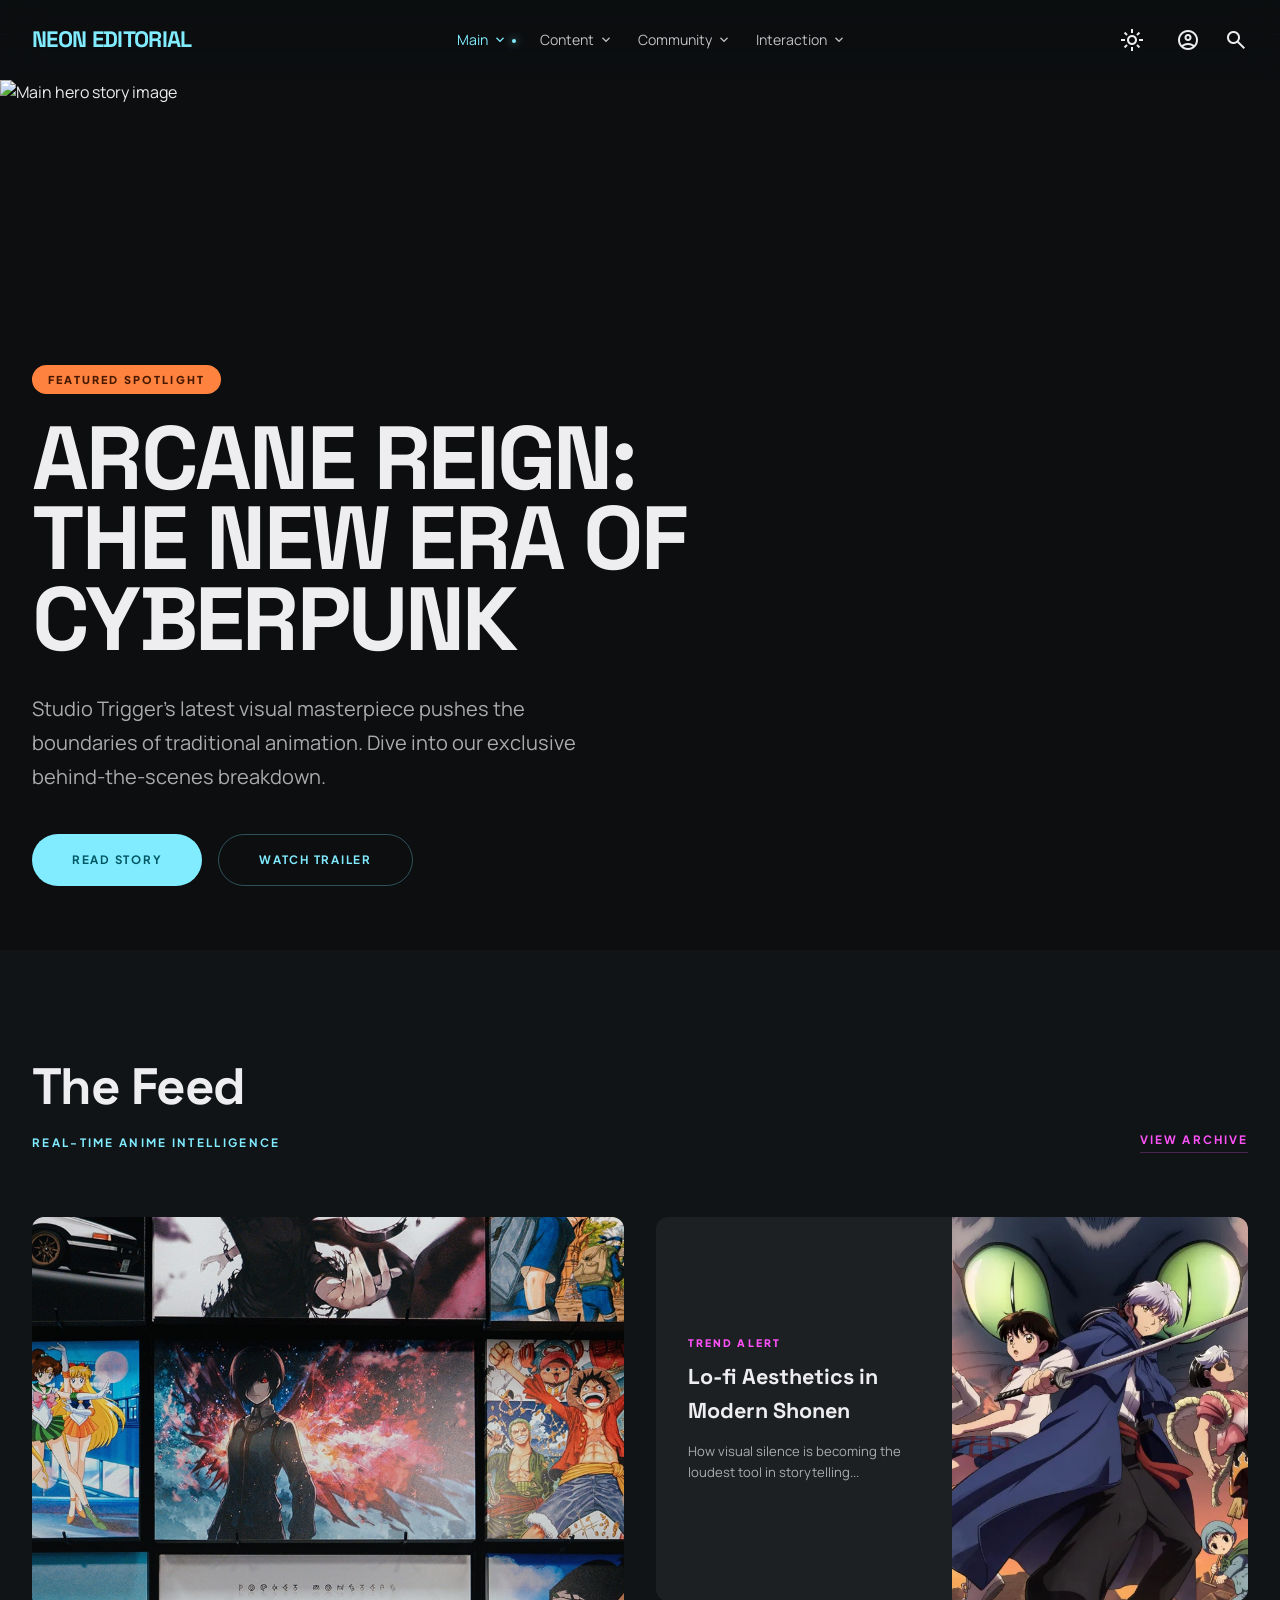
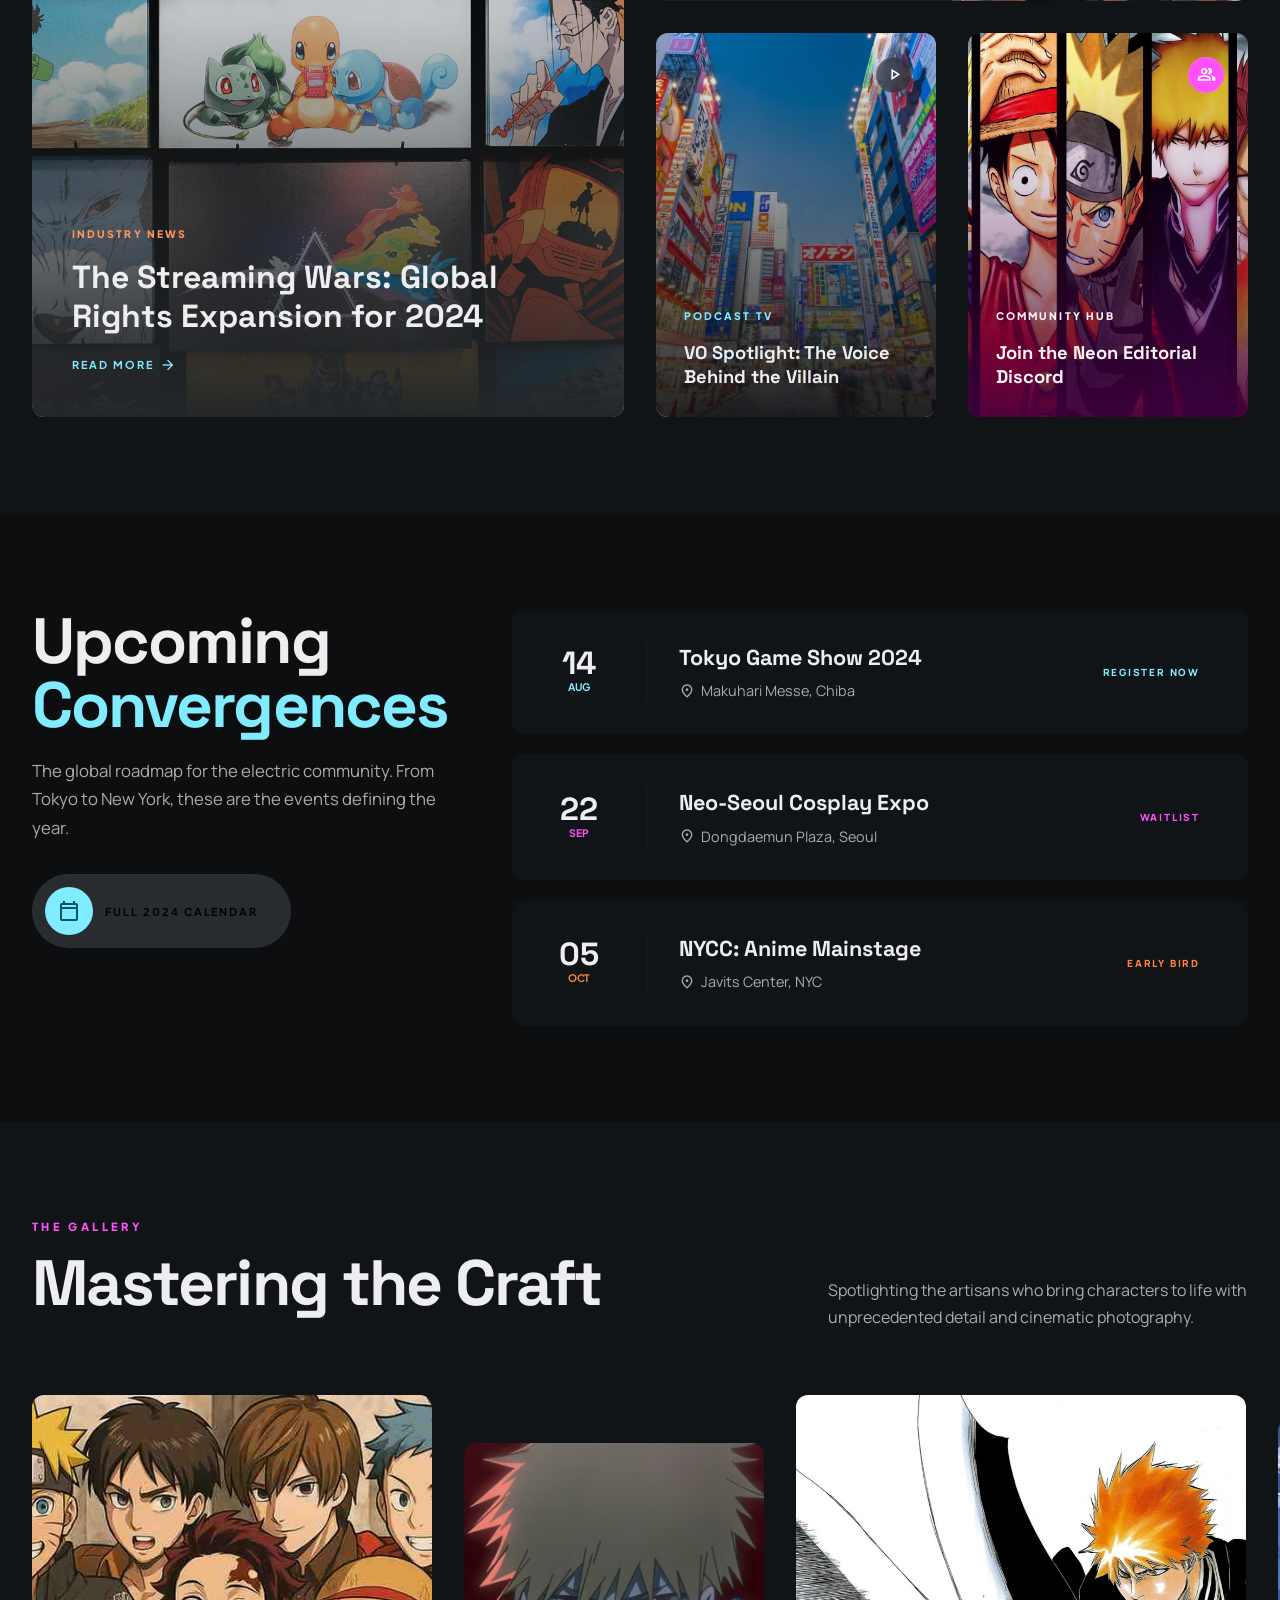
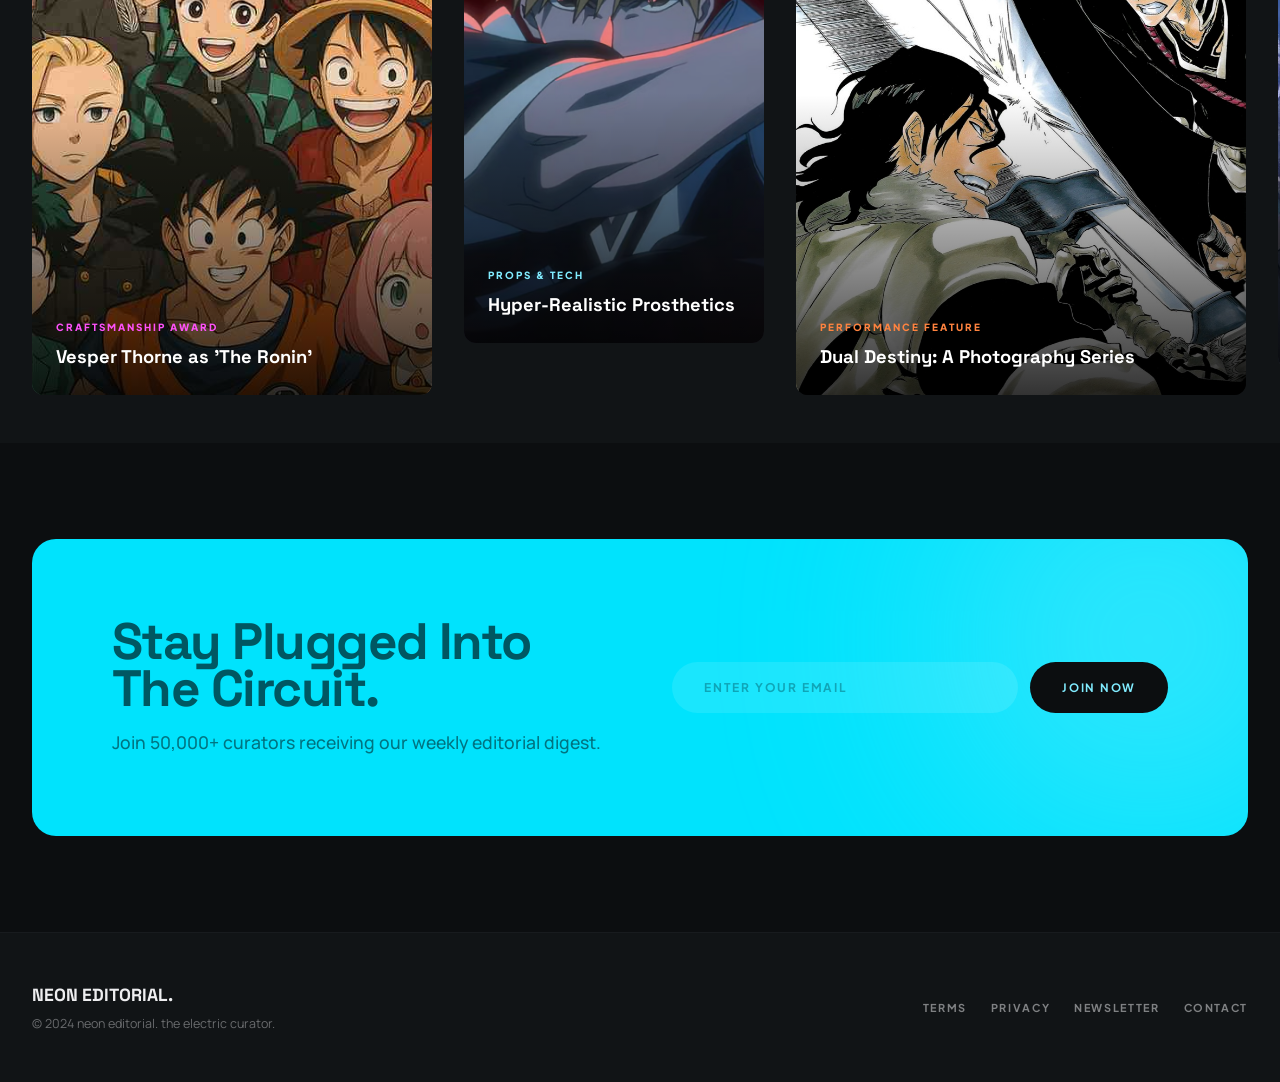
==== commit 184f1270: "Update index.html" ====
--- a/index.html
+++ b/index.html
@@ -2018,3557 +2018,3 @@
   </script>
 </body>
 </html>
-      --surface-bright:            #292c2f;
-      --surface-container-low:     #111416;
-      --surface-container:         #171a1c;
-      --surface-container-high:    #1d2022;
-      --surface-container-highest: #232629;
-
-      --on-surface:       #eeeef0;
-      --on-surface-variant: #aaabad;
-      --on-background:    #eeeef0;
-      --outline-variant:  #46484a;
-
-      --font-headline: 'Space Grotesk', sans-serif;
-      --font-body:     'Manrope', sans-serif;
-      --font-label:    'Plus Jakarta Sans', sans-serif;
-
-      --nav-h: 80px;
-    }
-
-    /* Light Mode Overrides */
-    :root.light-mode {
-      --primary:           #00606f; /* Refined dark cyan for light bg */
-      --primary-dim:       #004e5b;
-      --primary-container: #81ecff;
-      --on-primary:        #ffffff;
-
-      --secondary:         #c218bb; /* Darker pink */
-      --secondary-container: #ffdfef;
-      --on-secondary:      #ffffff;
-
-      --surface:                   #f8fafc;
-      --surface-bright:            #ffffff;
-      --surface-container-low:     #f1f5f9;
-      --surface-container:         #e2e8f0;
-      --surface-container-high:    #d1d5db;
-      --surface-container-highest: #94a3b8;
-
-      --on-surface:       #0f172a;
-      --on-surface-variant: #475569;
-      --on-background:    #0f172a;
-      --outline-variant:  #cbd5e1;
-    }
-
-    /* Transition for theme switching */
-    body {
-      transition: background-color 0.35s ease, color 0.35s ease;
-    }
-
-    /* =============================================
-       RESET
-    ============================================= */
-    *, *::before, *::after { box-sizing: border-box; margin: 0; padding: 0; }
-    html  { scroll-behavior: smooth; }
-    body  {
-      font-family: var(--font-body);
-      background: var(--surface);
-      color: var(--on-surface);
-      overflow-x: hidden;
-      line-height: 1.6;
-    }
-    img   { display: block; max-width: 100%; }
-    a     { text-decoration: none; color: inherit; }
-    button{ cursor: pointer; border: none; background: none; font-family: inherit; }
-
-    .material-symbols-outlined {
-      font-variation-settings: 'FILL' 0, 'wght' 400, 'GRAD' 0, 'opsz' 24;
-      vertical-align: middle;
-      line-height: 1;
-    }
-
-    /* =============================================
-       LAYOUT
-    ============================================= */
-    .container {
-      max-width: 1400px;
-      margin-inline: auto;
-      padding-inline: 2rem;
-    }
-    @media (max-width: 480px) { .container { padding-inline: 1.25rem; } }
-
-    /* =============================================
-       NAVIGATION
-    ============================================= */
-    .nav {
-      position: fixed;
-      top: 0; left: 0; right: 0;
-      height: var(--nav-h);
-      z-index: 1000;
-      background: linear-gradient(to bottom, rgba(12,14,16,0.85), rgba(12,14,16,0));
-      backdrop-filter: blur(20px);
-      -webkit-backdrop-filter: blur(20px);
-      border-bottom: 1px solid transparent;
-      transition: background 0.3s, border-color 0.3s;
-    }
-    .nav.scrolled {
-      background: rgba(12,14,16,0.97);
-      border-color: rgba(70,72,74,0.3);
-    }
-    .nav__inner {
-      display: flex;
-      align-items: center;
-      justify-content: space-between;
-      height: 100%;
-      max-width: 1400px;
-      margin-inline: auto;
-      padding-inline: 2rem;
-    }
-    .nav__logo {
-      font-family: var(--font-headline);
-      font-size: 1.4rem;
-      font-weight: 700;
-      letter-spacing: -0.03em;
-      color: var(--primary);
-    }
-
-    /* Desktop nav groups */
-    .nav__groups {
-      display: flex;
-      align-items: center;
-      gap: 1.5rem;
-      list-style: none;
-    }
-    .nav__group { position: relative; }
-    .nav__group-btn {
-      display: flex;
-      align-items: center;
-      gap: 4px;
-      font-family: var(--font-body);
-      font-size: 0.88rem;
-      color: rgba(238,238,240,0.8);
-      padding: 1rem 0;
-      transition: color 0.25s;
-    }
-    .nav__group-btn:hover,
-    .nav__group-btn.active { color: var(--primary); }
-    .nav__group-btn.active-dot::after {
-      content: '';
-      display: block;
-      width: 4px; height: 4px;
-      border-radius: 50%;
-      background: var(--primary);
-      box-shadow: 0 0 8px var(--primary);
-      margin: 3px auto 0;
-    }
-
-    /* Dropdown */
-    .nav__dropdown {
-      position: absolute;
-      top: 100%; left: 0;
-      min-width: 180px;
-      background: var(--surface-container-high);
-      border: 1px solid rgba(70,72,74,0.2);
-      border-radius: 0.75rem;
-      padding: 0.5rem 0;
-      box-shadow: 0 20px 40px rgba(0,0,0,0.4);
-      backdrop-filter: blur(16px);
-      opacity: 0;
-      transform: translateY(8px);
-      pointer-events: none;
-      transition: opacity 0.25s, transform 0.25s;
-    }
-    .nav__group:hover .nav__dropdown,
-    .nav__group:focus-within .nav__dropdown {
-      opacity: 1;
-      transform: translateY(0);
-      pointer-events: auto;
-    }
-    .nav__dropdown a {
-      display: block;
-      padding: 0.75rem 1.5rem;
-      font-size: 0.85rem;
-      color: rgba(238,238,240,0.8);
-      transition: color 0.2s, background 0.2s;
-    }
-    .nav__dropdown a:hover     { color: var(--primary); background: rgba(129,236,255,0.06); }
-    .nav__dropdown a.dd-active { color: var(--primary); background: rgba(129,236,255,0.05); font-weight: 700; }
-
-    .nav__search {
-      color: var(--on-surface);
-      display: flex;
-      align-items: center;
-      transition: transform 0.2s;
-    }
-    .nav__search:hover  { transform: scale(1.1); }
-    .nav__search:active { transform: scale(0.92); }
-
-    .nav__actions {
-      display: flex;
-      align-items: center;
-      gap: 1rem;
-    }
-
-    .nav__btn {
-      color: var(--on-surface);
-      display: flex;
-      align-items: center;
-      padding: 0.5rem;
-      border-radius: 50%;
-      transition: background 0.2s, transform 0.2s;
-    }
-    .nav__btn:hover { background: rgba(129,236,255,0.1); transform: scale(1.1); }
-    .nav__btn:active { transform: scale(0.95); }
-
-    /* Welcome Banner */
-    #welcome-banner {
-      display: none;
-      font-family: var(--font-label);
-      font-size: 0.75rem;
-      font-weight: 700;
-      letter-spacing: 0.1em;
-      text-transform: uppercase;
-      color: var(--primary);
-      margin-right: 1rem;
-    }
-
-    /* Settings Panel */
-    .settings-panel {
-      position: fixed;
-      top: calc(var(--nav-h) + 12px);
-      right: 2rem;
-      width: 280px;
-      background: var(--surface-container-high);
-      border: 1px solid var(--outline-variant);
-      border-radius: 1rem;
-      padding: 1.5rem;
-      box-shadow: 0 20px 40px rgba(0,0,0,0.5);
-      z-index: 1100;
-      opacity: 0;
-      transform: translateY(-20px) scale(0.95);
-      pointer-events: none;
-      transition: all 0.3s cubic-bezier(0.16, 1, 0.3, 1);
-      backdrop-filter: blur(20px);
-    }
-    .settings-panel.open {
-      opacity: 1;
-      transform: translateY(0) scale(1);
-      pointer-events: auto;
-    }
-    .settings-panel h3 {
-      font-family: var(--font-headline);
-      font-size: 1.1rem;
-      margin-bottom: 1rem;
-      color: var(--primary);
-    }
-    .settings-input {
-      width: 100%;
-      background: var(--surface-container-low);
-      border: 1px solid var(--outline-variant);
-      border-radius: 0.5rem;
-      padding: 0.75rem;
-      color: var(--on-surface);
-      font-family: var(--font-body);
-      margin-bottom: 1.25rem;
-    }
-    .settings-save {
-      width: 100%;
-      background: var(--primary);
-      color: var(--on-primary);
-      padding: 0.75rem;
-      border-radius: 999px;
-      font-weight: 700;
-      font-size: 0.7rem;
-      text-transform: uppercase;
-      letter-spacing: 0.1em;
-    }
-
-    /* Hamburger */
-    .nav__hamburger {
-      display: none;
-      flex-direction: column;
-      gap: 5px;
-      width: 28px;
-      cursor: pointer;
-      padding: 4px;
-    }
-    .nav__hamburger span {
-      display: block; height: 2px;
-      background: var(--on-surface);
-      border-radius: 2px;
-      transition: transform 0.35s, opacity 0.25s, width 0.25s;
-    }
-    .nav__hamburger.open span:nth-child(1) { transform: translateY(7px) rotate(45deg); }
-    .nav__hamburger.open span:nth-child(2) { opacity: 0; width: 0; }
-    .nav__hamburger.open span:nth-child(3) { transform: translateY(-7px) rotate(-45deg); }
-
-    /* Mobile drawer */
-    .nav__drawer {
-      position: fixed;
-      top: var(--nav-h); left: 0; right: 0;
-      background: rgba(12,14,16,0.97);
-      backdrop-filter: blur(24px);
-      border-bottom: 1px solid rgba(70,72,74,0.3);
-      padding: 1.5rem 2rem 2rem;
-      display: flex;
-      flex-direction: column;
-      gap: 0.25rem;
-      transform: translateY(-110%);
-      transition: transform 0.4s cubic-bezier(0.16,1,0.3,1);
-      z-index: 999;
-    }
-    .nav__drawer.open { transform: translateY(0); }
-    .nav__drawer a {
-      font-family: var(--font-label);
-      font-size: 0.95rem;
-      font-weight: 600;
-      letter-spacing: 0.05em;
-      text-transform: uppercase;
-      color: rgba(238,238,240,0.75);
-      padding: 0.65rem 0;
-      border-bottom: 1px solid rgba(70,72,74,0.2);
-      transition: color 0.2s;
-    }
-    .nav__drawer a:last-child { border-bottom: none; }
-    .nav__drawer a:hover { color: var(--primary); }
-
-    @media (max-width: 768px) {
-      .nav__groups    { display: none; }
-      .nav__hamburger { display: flex; }
-    }
-
-    /* =============================================
-       HERO / FEATURED SECTION
-    ============================================= */
-    .hero {
-      position: relative;
-      height: 870px;
-      overflow: hidden;
-      display: flex;
-      align-items: flex-end;
-    }
-    .hero__img {
-      position: absolute;
-      inset: 0;
-      width: 100%; height: 100%;
-      object-fit: cover;
-    }
-    .hero__overlay {
-      position: absolute;
-      inset: 0;
-      background: linear-gradient(to top, var(--surface) 0%, rgba(12,14,16,0.4) 50%, transparent 100%);
-    }
-    .hero__content {
-      position: relative;
-      z-index: 2;
-      width: 100%;
-      max-width: 1400px;
-      margin-inline: auto;
-      padding: 0 2rem 4rem;
-    }
-    .hero__inner { max-width: 48rem; }
-
-    .badge {
-      display: inline-block;
-      padding: 0.35rem 1rem;
-      background: var(--tertiary);
-      color: var(--on-tertiary);
-      font-family: var(--font-label);
-      font-size: 0.68rem;
-      font-weight: 900;
-      letter-spacing: 0.2em;
-      text-transform: uppercase;
-      border-radius: 999px;
-      margin-bottom: 1.5rem;
-    }
-
-    .hero__title {
-      font-family: var(--font-headline);
-      font-size: clamp(2.8rem, 7vw, 6rem);
-      font-weight: 700;
-      letter-spacing: -0.03em;
-      line-height: 0.9;
-      color: var(--on-background);
-      margin-bottom: 2rem;
-    }
-
-    .hero__desc {
-      font-size: clamp(1rem, 2vw, 1.25rem);
-      color: var(--on-surface-variant);
-      max-width: 36rem;
-      margin-bottom: 2.5rem;
-      line-height: 1.7;
-    }
-
-    .hero__actions {
-      display: flex;
-      flex-wrap: wrap;
-      gap: 1rem;
-    }
-
-    .btn {
-      display: inline-flex;
-      align-items: center;
-      gap: 0.4rem;
-      font-family: var(--font-label);
-      font-weight: 700;
-      font-size: 0.72rem;
-      letter-spacing: 0.15em;
-      text-transform: uppercase;
-      padding: 1rem 2.5rem;
-      border-radius: 999px;
-      transition: transform 0.2s, box-shadow 0.2s, opacity 0.2s;
-    }
-    .btn:active { transform: scale(0.93); }
-    .btn--primary {
-      background: var(--primary);
-      color: var(--on-primary);
-    }
-    .btn--primary:hover { box-shadow: 0 0 28px rgba(129,236,255,0.35); opacity: 0.9; }
-    .btn--outline {
-      border: 1px solid rgba(129,236,255,0.3);
-      color: var(--primary);
-    }
-    .btn--outline:hover { background: rgba(129,236,255,0.07); border-color: rgba(129,236,255,0.6); }
-
-    @media (max-width: 600px) {
-      .hero { height: auto; min-height: 90vh; padding-top: var(--nav-h); }
-    }
-
-    /* =============================================
-       THE FEED — BENTO GRID
-    ============================================= */
-    .feed {
-      background: var(--surface-container-low);
-      padding: 6rem 0;
-    }
-    .feed__header {
-      display: flex;
-      justify-content: space-between;
-      align-items: flex-end;
-      margin-bottom: 4rem;
-      gap: 1rem;
-    }
-    .section-title {
-      font-family: var(--font-headline);
-      font-size: clamp(2rem, 4vw, 3.2rem);
-      font-weight: 700;
-      letter-spacing: -0.03em;
-      color: var(--on-background);
-    }
-    .section-sub {
-      color: var(--primary);
-      font-family: var(--font-label);
-      font-size: 0.72rem;
-      font-weight: 700;
-      letter-spacing: 0.2em;
-      text-transform: uppercase;
-      margin-top: 0.4rem;
-    }
-    .link-archive {
-      font-family: var(--font-label);
-      font-size: 0.72rem;
-      font-weight: 700;
-      letter-spacing: 0.18em;
-      text-transform: uppercase;
-      color: var(--secondary);
-      border-bottom: 1px solid rgba(255,81,250,0.25);
-      padding-bottom: 2px;
-      white-space: nowrap;
-      flex-shrink: 0;
-    }
-
-    /* Bento grid */
-    .bento {
-      display: grid;
-      grid-template-columns: repeat(4, 1fr);
-      grid-template-rows: repeat(2, 1fr);
-      gap: 2rem;
-      height: 800px;
-    }
-
-    .bento__card {
-      border-radius: 0.75rem;
-      overflow: hidden;
-      position: relative;
-    }
-
-    /* Large card spans 2 cols × 2 rows */
-    .bento__card--large {
-      grid-column: span 2;
-      grid-row: span 2;
-      background: var(--surface-container-high);
-      cursor: pointer;
-    }
-    .bento__card--large img {
-      position: absolute;
-      inset: 0; width: 100%; height: 100%;
-      object-fit: cover;
-      transition: transform 0.7s;
-    }
-    .bento__card--large:hover img { transform: scale(1.06); }
-    .bento__card--large .card-overlay {
-      position: absolute;
-      inset: 0;
-      background: linear-gradient(to top, var(--surface-container-highest) 0%, rgba(35,38,41,0.2) 50%, transparent 100%);
-    }
-    .bento__card--large .card-body {
-      position: absolute;
-      bottom: 0; left: 0;
-      padding: 2.5rem;
-    }
-    .card-tag {
-      font-family: var(--font-label);
-      font-size: 0.65rem;
-      font-weight: 800;
-      letter-spacing: 0.2em;
-      text-transform: uppercase;
-      display: block;
-      margin-bottom: 1rem;
-    }
-    .card-tag--tertiary { color: var(--tertiary-fixed); }
-    .card-tag--secondary { color: var(--secondary-dim); }
-    .card-tag--primary   { color: var(--primary); }
-    .card-tag--sec-cont  { color: var(--on-secondary-container, #fff5f9); }
-
-    .card-title--lg {
-      font-family: var(--font-headline);
-      font-size: clamp(1.4rem, 2.5vw, 2.2rem);
-      font-weight: 700;
-      color: var(--on-surface);
-      margin-bottom: 1rem;
-      line-height: 1.2;
-    }
-    .card-readmore {
-      display: inline-flex;
-      align-items: center;
-      gap: 0.4rem;
-      font-family: var(--font-label);
-      font-size: 0.68rem;
-      font-weight: 700;
-      letter-spacing: 0.18em;
-      text-transform: uppercase;
-      color: var(--primary);
-      transition: gap 0.2s;
-    }
-    .bento__card--large:hover .card-readmore { gap: 0.8rem; }
-
-    /* Horizontal card */
-    .bento__card--h {
-      grid-column: span 2;
-      background: var(--surface-container-high);
-      display: flex;
-    }
-    .bento__card--h .card-text {
-      width: 50%;
-      padding: 2rem;
-      display: flex;
-      flex-direction: column;
-      justify-content: center;
-    }
-    .bento__card--h .card-img-wrap {
-      width: 50%;
-      position: relative;
-    }
-    .bento__card--h img {
-      position: absolute;
-      inset: 0; width: 100%; height: 100%;
-      object-fit: cover;
-    }
-    .card-title--md {
-      font-family: var(--font-headline);
-      font-size: 1.35rem;
-      font-weight: 700;
-      color: var(--on-surface);
-      margin-bottom: 0.75rem;
-    }
-    .card-desc {
-      font-size: 0.82rem;
-      color: var(--on-surface-variant);
-      display: -webkit-box;
-      -webkit-line-clamp: 2;
-      -webkit-box-orient: vertical;
-      overflow: hidden;
-    }
-
-    /* Small cards - Redesigned for full background images */
-    .bento__card--sm {
-      background: var(--surface-container-highest);
-      display: flex;
-      flex-direction: column;
-      justify-content: flex-end;
-      min-height: 200px; /* Ensure height on mobile */
-    }
-    .bento__card--sm img {
-      position: absolute;
-      inset: 0; width: 100%; height: 100%;
-      object-fit: cover;
-      transition: transform 0.6s cubic-bezier(0.16, 1, 0.3, 1);
-    }
-    .bento__card--sm:hover img { transform: scale(1.1); }
-    
-    .bento__card--sm .card-overlay {
-      position: absolute;
-      inset: 0;
-      background: linear-gradient(to top, rgba(12, 14, 16, 0.9) 0%, rgba(12, 14, 16, 0.4) 60%, transparent 100%);
-      transition: opacity 0.3s;
-    }
-    .bento__card--sm:hover .card-overlay { background: linear-gradient(to top, var(--surface) 0%, rgba(12, 14, 16, 0.6) 100%); }
-
-    .bento__card--sm .card-content {
-      position: relative;
-      z-index: 2;
-      padding: 1.75rem;
-    }
-
-    .bento__card--sm .card-title--sm {
-      font-family: var(--font-headline);
-      font-size: 1.15rem;
-      font-weight: 700;
-      color: var(--on-surface);
-      line-height: 1.3;
-    }
-
-    /* Icon badge for small cards */
-    .card-icon-badge {
-      position: absolute;
-      top: 1.5rem; right: 1.5rem;
-      width: 36px; height: 36px;
-      background: rgba(12, 14, 16, 0.5);
-      backdrop-filter: blur(8px);
-      border-radius: 50%;
-      display: flex;
-      align-items: center;
-      justify-content: center;
-      color: #fff;
-      z-index: 2;
-      border: 1px solid rgba(255, 255, 255, 0.1);
-      transition: transform 0.3s, background 0.3s;
-    }
-    .bento__card--sm:hover .card-icon-badge {
-      transform: scale(1.1);
-      background: var(--primary);
-      color: var(--on-primary);
-    }
-
-    .bento__card--sm-secondary {
-      background: var(--secondary-container);
-    }
-    .bento__card--sm-secondary .card-overlay {
-      background: linear-gradient(to top, rgba(64, 0, 64, 0.9) 0%, rgba(64, 0, 64, 0.2) 60%, transparent 100%);
-    }
-    .bento__card--sm-secondary .card-title--sm,
-    .bento__card--sm-secondary .card-tag--sec-cont {
-      color: var(--on-secondary-container);
-    }
-
-    @media (max-width: 1024px) {
-      .bento {
-        grid-template-columns: 1fr 1fr;
-        grid-template-rows: auto;
-        height: auto;
-      }
-      .bento__card--large { height: 480px; }
-    }
-    @media (max-width: 640px) {
-      .bento { grid-template-columns: 1fr; }
-      .bento__card--large { grid-column: 1; grid-row: auto; }
-      .bento__card--h     { grid-column: 1; flex-direction: column; }
-      .bento__card--h .card-text  { width: 100%; }
-      .bento__card--h .card-img-wrap { width: 100%; height: 200px; position: relative; }
-    }
-
-    /* =============================================
-       EVENTS
-    ============================================= */
-    .events {
-      background: var(--surface);
-      padding: 6rem 0;
-    }
-    .events__grid {
-      display: grid;
-      grid-template-columns: 1fr 2fr;
-      gap: 4rem;
-      align-items: start;
-    }
-    @media (max-width: 900px) {
-      .events__grid { grid-template-columns: 1fr; gap: 2.5rem; }
-    }
-
-    .events__title {
-      font-family: var(--font-headline);
-      font-size: clamp(2.2rem, 5vw, 4rem);
-      font-weight: 700;
-      letter-spacing: -0.03em;
-      line-height: 1;
-      color: var(--on-background);
-      margin-bottom: 1.25rem;
-    }
-    .events__title span { color: var(--primary); }
-    .events__desc {
-      color: var(--on-surface-variant);
-      font-size: 1.05rem;
-      line-height: 1.7;
-      margin-bottom: 2rem;
-    }
-
-    .events__cal-btn {
-      display: inline-flex;
-      align-items: center;
-      gap: 0.75rem;
-      background: var(--surface-bright);
-      border: 1px solid rgba(70,72,74,0.15);
-      border-radius: 999px;
-      padding: 0.75rem 2rem 0.75rem 0.75rem;
-    }
-    .events__cal-icon {
-      width: 48px; height: 48px;
-      border-radius: 50%;
-      display: flex;
-      align-items: center;
-      justify-content: center;
-      background: var(--primary);
-      color: var(--on-primary);
-      font-size: 1.25rem;
-    }
-    .events__cal-label {
-      font-family: var(--font-label);
-      font-size: 0.68rem;
-      font-weight: 700;
-      letter-spacing: 0.18em;
-      text-transform: uppercase;
-    }
-
-    .events__list { display: flex; flex-direction: column; gap: 1.25rem; }
-
-    .event-row {
-      display: flex;
-      align-items: center;
-      gap: 2rem;
-      padding: 2rem;
-      background: var(--surface-container-low);
-      border-radius: 0.75rem;
-      transition: background 0.2s;
-    }
-    .event-row:hover { background: var(--surface-container); }
-
-    .event-date {
-      display: flex;
-      flex-direction: column;
-      align-items: center;
-      min-width: 70px;
-    }
-    .event-date__num {
-      font-family: var(--font-headline);
-      font-size: 2rem;
-      font-weight: 900;
-      color: var(--on-background);
-      line-height: 1;
-    }
-    .event-date__mon {
-      font-family: var(--font-label);
-      font-size: 0.65rem;
-      font-weight: 700;
-      letter-spacing: -0.03em;
-      text-transform: uppercase;
-    }
-    .event-date__mon--primary   { color: var(--primary); }
-    .event-date__mon--secondary { color: var(--secondary); }
-    .event-date__mon--tertiary  { color: var(--tertiary); }
-
-    .event-divider {
-      flex: 1;
-      border-left: 1px solid rgba(70,72,74,0.2);
-      padding-left: 2rem;
-    }
-    .event-divider h4 {
-      font-family: var(--font-headline);
-      font-size: 1.35rem;
-      font-weight: 700;
-      color: var(--on-background);
-      margin-bottom: 0.25rem;
-    }
-    .event-divider p {
-      color: var(--on-surface-variant);
-      display: flex;
-      align-items: center;
-      gap: 0.4rem;
-      font-size: 0.9rem;
-    }
-
-    .event-badge {
-      flex-shrink: 0;
-      padding: 0.25rem 1rem;
-      border-radius: 999px;
-      font-family: var(--font-label);
-      font-size: 0.62rem;
-      font-weight: 900;
-      letter-spacing: 0.18em;
-      text-transform: uppercase;
-    }
-    .event-badge--primary   { border: 1px solid rgba(129,236,255,0.25); color: var(--primary); }
-    .event-badge--secondary { border: 1px solid rgba(255,81,250,0.25);  color: var(--secondary); }
-    .event-badge--tertiary  { border: 1px solid rgba(255,131,63,0.25);  color: var(--tertiary); }
-
-    @media (max-width: 500px) {
-      .event-badge { display: none; }
-      .event-row   { gap: 1rem; padding: 1.25rem; }
-    }
-
-    /* =============================================
-       GALLERY
-    ============================================= */
-    .gallery {
-      background: var(--surface-container-low);
-      padding: 6rem 0 0;
-      overflow: hidden;
-    }
-    .gallery__header {
-      display: flex;
-      flex-direction: column;
-      gap: 1.5rem;
-      margin-bottom: 4rem;
-    }
-    @media (min-width: 768px) {
-      .gallery__header {
-        flex-direction: row;
-        align-items: flex-end;
-        justify-content: space-between;
-      }
-    }
-    .gallery__eyebrow {
-      font-family: var(--font-label);
-      font-size: 0.7rem;
-      font-weight: 900;
-      letter-spacing: 0.3em;
-      text-transform: uppercase;
-      color: var(--secondary);
-      margin-bottom: 1rem;
-      display: block;
-    }
-    .gallery__title {
-      font-family: var(--font-headline);
-      font-size: clamp(2.5rem, 5vw, 4rem);
-      font-weight: 700;
-      letter-spacing: -0.03em;
-      line-height: 1;
-      color: var(--on-background);
-      margin-bottom: 1rem;
-    }
-    .gallery__desc {
-      color: var(--on-surface-variant);
-      font-size: 1rem;
-      max-width: 420px;
-      line-height: 1.7;
-    }
-
-    /* Horizontal strip */
-    .gallery__strip {
-      display: flex;
-      gap: 2rem;
-      padding: 0 2rem 3rem;
-      overflow-x: auto;
-      scrollbar-width: none;
-    }
-    .gallery__strip::-webkit-scrollbar { display: none; }
-
-    .gallery__item {
-      border-radius: 0.75rem;
-      overflow: hidden;
-      position: relative;
-      flex-shrink: 0;
-      cursor: pointer;
-    }
-    .gallery__item:nth-child(1) { width: 400px; height: 600px; }
-    .gallery__item:nth-child(2) { width: 300px; height: 500px; margin-top: 48px; }
-    .gallery__item:nth-child(3) { width: 450px; height: 600px; }
-    .gallery__item:nth-child(4) { width: 350px; height: 550px; margin-top: 24px; }
-
-    .gallery__item img {
-      width: 100%; height: 100%;
-      object-fit: cover;
-      transition: transform 0.7s;
-    }
-    .gallery__item:hover img { transform: scale(1.05); }
-
-    .gallery__item-overlay {
-      position: absolute;
-      inset: 0;
-      background: linear-gradient(to top, rgba(0,0,0,0.8) 0%, transparent 50%);
-      display: flex;
-      flex-direction: column;
-      justify-content: flex-end;
-      padding: 1.5rem;
-    }
-    .gallery__item-tag {
-      font-family: var(--font-label);
-      font-size: 0.62rem;
-      font-weight: 800;
-      letter-spacing: 0.2em;
-      text-transform: uppercase;
-      margin-bottom: 0.4rem;
-    }
-    .gallery__item-title {
-      font-family: var(--font-headline);
-      font-size: 1.15rem;
-      font-weight: 700;
-      color: #fff;
-    }
-
-    @media (max-width: 768px) {
-      .gallery__item:nth-child(1) { width: 280px; height: 420px; }
-      .gallery__item:nth-child(2) { width: 220px; height: 360px; margin-top: 30px; }
-      .gallery__item:nth-child(3) { width: 300px; height: 420px; }
-      .gallery__item:nth-child(4) { width: 240px; height: 390px; margin-top: 16px; }
-    }
-
-    /* =============================================
-       NEWSLETTER CTA
-    ============================================= */
-    .newsletter {
-      padding: 6rem 0;
-    }
-    .newsletter__box {
-      background: var(--primary-container);
-      border-radius: 1.5rem;
-      padding: 5rem;
-      position: relative;
-      overflow: hidden;
-    }
-    .newsletter__glow {
-      position: absolute;
-      width: 400px; height: 400px;
-      border-radius: 50%;
-      background: var(--primary);
-      filter: blur(120px);
-      opacity: 0.4;
-      top: -100px; right: -100px;
-      pointer-events: none;
-    }
-    .newsletter__inner {
-      position: relative;
-      z-index: 1;
-      display: grid;
-      grid-template-columns: 1fr 1fr;
-      gap: 4rem;
-      align-items: center;
-    }
-    @media (max-width: 768px) {
-      .newsletter__box   { padding: 2.5rem 1.75rem; }
-      .newsletter__inner { grid-template-columns: 1fr; gap: 2rem; }
-    }
-
-    .newsletter__title {
-      font-family: var(--font-headline);
-      font-size: clamp(2rem, 4vw, 3.5rem);
-      font-weight: 900;
-      letter-spacing: -0.03em;
-      line-height: 0.9;
-      color: var(--on-primary);
-      margin-bottom: 1rem;
-    }
-    .newsletter__desc {
-      color: rgba(0,87,98,0.8);
-      font-size: 1.1rem;
-      font-weight: 500;
-    }
-
-    .newsletter__form {
-      display: flex;
-      flex-direction: column;
-      gap: 0.75rem;
-    }
-    @media (min-width: 600px) {
-      .newsletter__form { flex-direction: row; }
-    }
-
-    .newsletter__input {
-      flex: 1;
-      background: rgba(255,255,255,0.1);
-      border: none;
-      border-radius: 999px;
-      padding: 1.1rem 2rem;
-      font-family: var(--font-label);
-      font-size: 0.75rem;
-      font-weight: 700;
-      letter-spacing: 0.15em;
-      color: var(--on-primary);
-      outline: none;
-    }
-    .newsletter__input::placeholder { color: rgba(0,87,98,0.45); }
-    .newsletter__input:focus { box-shadow: 0 0 0 2px rgba(0,87,98,0.25); }
-
-    .newsletter__btn {
-      background: var(--surface);
-      color: var(--primary);
-      font-family: var(--font-label);
-      font-size: 0.72rem;
-      font-weight: 700;
-      letter-spacing: 0.15em;
-      text-transform: uppercase;
-      padding: 1.1rem 2rem;
-      border-radius: 999px;
-      transition: transform 0.2s;
-      white-space: nowrap;
-    }
-    .newsletter__btn:hover  { opacity: 0.9; }
-    .newsletter__btn:active { transform: scale(0.93); }
-
-    /* =============================================
-       FOOTER
-    ============================================= */
-    .footer {
-      background: var(--surface-container-low);
-      border-top: 1px solid rgba(70,72,74,0.15);
-      padding: 3rem 0;
-    }
-    .footer__inner {
-      display: grid;
-      grid-template-columns: 1fr auto;
-      align-items: center;
-      gap: 2rem;
-    }
-    @media (max-width: 640px) {
-      .footer__inner { grid-template-columns: 1fr; text-align: center; }
-      .footer__links { justify-content: center; }
-    }
-
-    .footer__logo {
-      font-family: var(--font-headline);
-      font-size: 1.1rem;
-      font-weight: 900;
-      color: var(--on-surface);
-      margin-bottom: 0.35rem;
-    }
-    .footer__copy {
-      font-size: 0.78rem;
-      color: rgba(238,238,240,0.4);
-      text-transform: lowercase;
-    }
-    .footer__links {
-      display: flex;
-      flex-wrap: wrap;
-      gap: 1.5rem;
-    }
-    .footer__links a {
-      font-family: var(--font-label);
-      font-size: 0.68rem;
-      font-weight: 700;
-      letter-spacing: 0.15em;
-      text-transform: uppercase;
-      color: rgba(238,238,240,0.5);
-      transition: color 0.25s;
-    }
-    .footer__links a:hover { color: var(--secondary); }
-
-    /* =============================================
-       SCROLL REVEAL
-    ============================================= */
-    [data-reveal] {
-      opacity: 0;
-      transform: translateY(24px);
-      transition: opacity 0.65s cubic-bezier(0.16,1,0.3,1),
-                  transform 0.65s cubic-bezier(0.16,1,0.3,1);
-    }
-    [data-reveal].visible { opacity: 1; transform: translateY(0); }
-    [data-reveal-delay="1"] { transition-delay: 0.1s; }
-    [data-reveal-delay="2"] { transition-delay: 0.2s; }
-
-    /* =============================================
-       CALENDAR MODAL
-    ============================================= */
-    .cal-modal-overlay { position: fixed; inset: 0; z-index: 2000; background: rgba(0,0,0,0.8); backdrop-filter: blur(8px); display: flex; align-items: center; justify-content: center; opacity: 0; pointer-events: none; transition: opacity 0.3s; padding: 1rem; }
-    .cal-modal-overlay.open { opacity: 1; pointer-events: auto; }
-    .cal-modal { background: var(--surface-container); border-radius: 1.25rem; max-width: 600px; width: 100%; border: 1px solid rgba(70,72,74,0.15); transform: scale(0.92) translateY(20px); transition: transform 0.35s cubic-bezier(0.16,1,0.3,1); position: relative; padding: 2rem; }
-    .cal-modal-overlay.open .cal-modal { transform: scale(1) translateY(0); }
-    .cal-modal__close { position: absolute; top: 1rem; right: 1rem; width: 36px; height: 36px; border-radius: 50%; background: var(--surface-container-highest); border: 1px solid var(--outline-variant); display: flex; align-items: center; justify-content: center; color: var(--on-surface); transition: background 0.2s; cursor: pointer;}
-    .cal-modal__close:hover { background: var(--surface-bright); }
-
-    .cal-header { display: flex; align-items: center; justify-content: space-between; margin-bottom: 1.5rem; }
-    .cal-month { font-family: var(--font-headline); font-size: 1.3rem; font-weight: 700; color: var(--on-background); }
-    .cal-nav-btn { width: 36px; height: 36px; border-radius: 50%; border: 1px solid var(--outline-variant); color: var(--on-surface-variant); display: flex; align-items: center; justify-content: center; transition: all 0.2s; cursor: pointer; }
-    .cal-nav-btn:hover { border-color: var(--primary); color: var(--primary); }
-    .cal-grid { display: grid; grid-template-columns: repeat(7, 1fr); gap: 4px; }
-    .cal-day-label { text-align: center; font-family: var(--font-label); font-size: 0.6rem; font-weight: 700; letter-spacing: 0.1em; text-transform: uppercase; color: var(--on-surface-variant); padding-bottom: 0.5rem; }
-    .cal-day { aspect-ratio: 1; display: flex; align-items: center; justify-content: center; border-radius: 50%; font-family: var(--font-body); font-size: 0.8rem; color: var(--on-surface-variant); cursor: default; transition: all 0.2s; }
-    .cal-day.other-month { opacity: 0.25; }
-    .cal-day.has-event { background: rgba(129,236,255,0.15); color: var(--primary); cursor: pointer; font-weight: 700; }
-    .cal-day.has-event:hover { background: rgba(129,236,255,0.3); }
-    .cal-day.today { border: 1px solid var(--secondary); color: var(--secondary); font-weight: 700; }
-    .cal-day.selected { background: var(--primary); color: var(--on-primary); font-weight: 700; }
-    .cal-events-list { margin-top: 1.5rem; display: flex; flex-direction: column; gap: 0.75rem; min-height: 60px; max-height: 200px; overflow-y: auto;}
-    .cal-event-item { display: flex; align-items: center; gap: 0.75rem; padding: 0.75rem; background: var(--surface-container-high); border-radius: 0.6rem; font-size: 0.82rem; color: var(--on-surface); cursor: pointer; transition: background 0.2s; text-decoration: none;}
-    .cal-event-item:hover { background: var(--surface-container-highest); }
-    .cal-event-dot { width: 8px; height: 8px; border-radius: 50%; background: var(--primary); flex-shrink: 0; }
-    .cal-event-item strong { font-weight: 700; }
-  </style>
-</head>
-<body>
-
-  <!-- =============================================
-       NAVIGATION
-  ============================================= -->
-  <nav class="nav" id="main-nav">
-    <div class="nav__inner">
-      <a href="index.html" class="nav__logo">NEON EDITORIAL</a>
-
-      <ul class="nav__groups" role="list">
-        <!-- Main -->
-        <li class="nav__group">
-          <button class="nav__group-btn active-dot" style="color:var(--primary)">
-            Main <span class="material-symbols-outlined" style="font-size:1rem">expand_more</span>
-          </button>
-          <div class="nav__dropdown">
-            <a href="index.html" class="dd-active">Home</a>
-            <a href="about.html">About</a>
-          </div>
-        </li>
-        <!-- Content -->
-        <li class="nav__group">
-          <button class="nav__group-btn">
-            Content <span class="material-symbols-outlined" style="font-size:1rem">expand_more</span>
-          </button>
-          <div class="nav__dropdown">
-            <a href="news.html">News</a>
-            <a href="events.html">Events</a>
-          </div>
-        </li>
-        <!-- Community -->
-        <li class="nav__group">
-          <button class="nav__group-btn">
-            Community <span class="material-symbols-outlined" style="font-size:1rem">expand_more</span>
-          </button>
-          <div class="nav__dropdown" style="min-width:210px">
-            <a href="gallery.html">Cosplay Gallery</a>
-            <a href="spotlight.html">Spotlight</a>
-          </div>
-        </li>
-        <!-- Interaction -->
-        <li class="nav__group">
-          <button class="nav__group-btn">
-            Interaction <span class="material-symbols-outlined" style="font-size:1rem">expand_more</span>
-          </button>
-          <div class="nav__dropdown">
-            <a href="reviews.html">Reviews</a> 
-            <a href="contact.html">Contact</a>
-          </div>
-        </li>
-      </ul>
-
-      <div class="nav__actions">
-        <span id="welcome-banner">Welcome, Guest</span>
-        
-        <button id="theme-toggle" class="nav__btn" aria-label="Toggle theme">
-          <span class="material-symbols-outlined" id="theme-icon">light_mode</span>
-        </button>
-
-        <button id="user-toggle" class="nav__btn" aria-label="User settings">
-          <span class="material-symbols-outlined">account_circle</span>
-        </button>
-
-        <button class="nav__search" aria-label="Search" onclick="prompt('Enter search keyword:')">
-          <span class="material-symbols-outlined">search</span>
-        </button>
-      </div>
-
-      <button class="nav__hamburger" id="hamburger" aria-label="Toggle menu" aria-expanded="false">
-        <span></span><span></span><span></span>
-      </button>
-    </div>
-  </nav>
-
-  <!-- User Settings Panel -->
-  <div class="settings-panel" id="settings-panel">
-    <h3>User Identity</h3>
-    <p style="font-size: 0.75rem; color: var(--on-surface-variant); margin-bottom: 1rem;">Set your name for a personalized experience.</p>
-    <input type="text" id="user-name-input" class="settings-input" placeholder="Your Name" maxlength="20">
-    <button id="save-settings" class="settings-save">Save Identity</button>
-  </div>
-
-  <!-- Mobile drawer -->
-  <div class="nav__drawer" id="nav-drawer">
-    <a href="index.html">Home</a>
-    <a href="about.html">About</a>
-    <a href="news.html">News</a>
-    <a href="events.html">Events</a>
-    <a href="gallery.html">Cosplay Gallery</a>
-    <a href="spotlight.html">Spotlight</a>
-    <a href="reviews.html">Reviews</a>
-    <a href="contact.html">Contact</a>
-  </div>
-
-  <main style="padding-top: var(--nav-h)">
-
-    <!-- =============================================
-         HERO
-    ============================================= -->
-    <section class="hero">
-      <img
-        class="hero__img"
-        src="https://lh3.googleusercontent.com/aida-public/[base64]"
-        alt="Main hero story image"
-        referrerpolicy="no-referrer"
-      />
-      <div class="hero__overlay"></div>
-      <div class="hero__content">
-        <div class="hero__inner">
-          <span class="badge">Featured Spotlight</span>
-          <h1 class="hero__title">ARCANE REIGN: THE NEW ERA OF CYBERPUNK</h1>
-          <p class="hero__desc">
-            Studio Trigger's latest visual masterpiece pushes the boundaries of traditional animation.
-            Dive into our exclusive behind-the-scenes breakdown.
-          </p>
-          <div class="hero__actions">
-            <a href="#" class="btn btn--primary" onclick="openStoryModal(); return false;">Read Story</a>
-            <a href="#" class="btn btn--outline" onclick="openTrailerModal(); return false;">Watch Trailer</a>
-          </div>
-        </div>
-      </div>
-    </section>
-
-    <!-- =============================================
-         THE FEED (BENTO GRID)
-    ============================================= -->
-    <section class="feed">
-      <div class="container">
-        <div class="feed__header" data-reveal>
-          <div>
-            <h2 class="section-title">The Feed</h2>
-            <p class="section-sub">Real-time Anime Intelligence</p>
-          </div>
-          <a href="#" class="link-archive" onclick="openArchiveModal(); return false;">View Archive</a>
-        </div>
-
-        <div class="bento">
-          <!-- Large primary card -->
-          <div class="bento__card bento__card--large" data-reveal onclick="openNewsModal(); return false;">
-            <img
-              src="image/index/2.jpg"
-              alt="Anime production art" referrerpolicy="no-referrer"
-            />
-            <div class="card-overlay"></div>
-            <div class="card-body">
-              <span class="card-tag card-tag--tertiary">Industry News</span>
-              <h3 class="card-title--lg">The Streaming Wars: Global Rights Expansion for 2024</h3>
-              <a href="#" class="card-readmore" onclick="openNewsModal(); return false; event.stopPropagation();">
-                Read More <span class="material-symbols-outlined" style="font-size:1rem">arrow_forward</span>
-              </a>
-            </div>
-          </div>
-
-          <!-- Horizontal card -->
-          <div class="bento__card bento__card--h" data-reveal data-reveal-delay="1">
-            <div class="card-text">
-              <span class="card-tag card-tag--secondary" style="margin-bottom:0.5rem">Trend Alert</span>
-              <h3 class="card-title--md">Lo-fi Aesthetics in Modern Shonen</h3>
-              <p class="card-desc">How visual silence is becoming the loudest tool in storytelling...</p>
-            </div>
-            <div class="card-img-wrap">
-              <img
-                src="image/index/1.webp"
-                alt="Lo-fi visual" referrerpolicy="no-referrer"
-              />
-            </div>
-          </div>
-
-          <!-- Small card: Podcast -->
-          <div class="bento__card bento__card--sm" data-reveal onclick="openPodcastModal(); return false;">
-            <img
-              src="image/index/3.webp"
-              alt="Podcast thumbnail" referrerpolicy="no-referrer"
-            />
-            <div class="card-overlay"></div>
-            <div class="card-icon-badge">
-              <span class="material-symbols-outlined" style="font-size:1.2rem">play_arrow</span>
-            </div>
-            <div class="card-content">
-              <span class="card-tag card-tag--primary">Podcast TV</span>
-              <h3 class="card-title--sm">VO Spotlight: The Voice Behind the Villain</h3>
-            </div>
-          </div>
-
-          <!-- Small card: Community -->
-          <div class="bento__card bento__card--sm bento__card--sm-secondary" data-reveal data-reveal-delay="1" onclick="openDiscordModal(); return false;">
-            <img
-              src="image/index/4.jpg"
-              alt="Discord community" referrerpolicy="no-referrer"
-            />
-            <div class="card-overlay"></div>
-            <div class="card-icon-badge" style="background:var(--secondary); color: white;">
-              <span class="material-symbols-outlined" style="font-size:1.2rem">group</span>
-            </div>
-            <div class="card-content">
-              <span class="card-tag card-tag--sec-cont">Community Hub</span>
-              <h3 class="card-title--sm">Join the Neon Editorial Discord</h3>
-            </div>
-          </div>
-      </div>
-    </section>
-
-    <!-- =============================================
-         EVENTS
-    ============================================= -->
-    <section class="events">
-      <div class="container">
-        <div class="events__grid">
-          <!-- Left: intro -->
-          <div data-reveal>
-            <h2 class="events__title">
-              Upcoming<br/><span>Convergences</span>
-            </h2>
-            <p class="events__desc">
-              The global roadmap for the electric community. From Tokyo to New York,
-              these are the events defining the year.
-            </p>
-            <button class="events__cal-btn" onclick="openCalModal()">
-              <span class="events__cal-icon">
-                <span class="material-symbols-outlined">calendar_today</span>
-              </span>
-              <span class="events__cal-label">Full 2024 Calendar</span>
-            </button>
-          </div>
-
-          <!-- Right: events list -->
-          <div class="events__list" data-reveal data-reveal-delay="1">
-            <div class="event-row">
-              <div class="event-date">
-                <span class="event-date__num">14</span>
-                <span class="event-date__mon event-date__mon--primary">AUG</span>
-              </div>
-              <div class="event-divider">
-                <h4>Tokyo Game Show 2024</h4>
-                <p>
-                  <span class="material-symbols-outlined" style="font-size:1rem">location_on</span>
-                  Makuhari Messe, Chiba
-                </p>
-              </div>
-              <button class="event-badge event-badge--primary" style="cursor: pointer; border: none; font-family: inherit;" onclick="openRegistrationModal('Tokyo Game Show 2024', 'Standard Registration')">Register Now</button>
-            </div>
-
-            <div class="event-row">
-              <div class="event-date">
-                <span class="event-date__num">22</span>
-                <span class="event-date__mon event-date__mon--secondary">SEP</span>
-              </div>
-              <div class="event-divider">
-                <h4>Neo-Seoul Cosplay Expo</h4>
-                <p>
-                  <span class="material-symbols-outlined" style="font-size:1rem">location_on</span>
-                  Dongdaemun Plaza, Seoul
-                </p>
-              </div>
-              <button class="event-badge event-badge--secondary" style="cursor: pointer; border: none; font-family: inherit;" onclick="openRegistrationModal('Neo-Seoul Cosplay Expo', 'Waitlist Entry')">Waitlist</button>
-            </div>
-
-            <div class="event-row">
-              <div class="event-date">
-                <span class="event-date__num">05</span>
-                <span class="event-date__mon event-date__mon--tertiary">OCT</span>
-              </div>
-              <div class="event-divider">
-                <h4>NYCC: Anime Mainstage</h4>
-                <p>
-                  <span class="material-symbols-outlined" style="font-size:1rem">location_on</span>
-                  Javits Center, NYC
-                </p>
-              </div>
-              <button class="event-badge event-badge--tertiary" style="cursor: pointer; border: none; font-family: inherit;" onclick="openRegistrationModal('NYCC: Anime Mainstage', 'Early Bird Pass')">Early Bird</button>
-            </div>
-          </div>
-        </div>
-      </div>
-    </section>
-
-    <!-- =============================================
-         GALLERY
-    ============================================= -->
-    <section class="gallery">
-      <div class="container" data-reveal>
-        <div class="gallery__header">
-          <div>
-            <span class="gallery__eyebrow">The Gallery</span>
-            <h2 class="gallery__title">Mastering the Craft</h2>
-          </div>
-          <p class="gallery__desc">
-            Spotlighting the artisans who bring characters to life with unprecedented detail
-            and cinematic photography.
-          </p>
-        </div>
-      </div>
-
-      <div class="gallery__strip">
-        <div class="gallery__item">
-          <img
-            src="image/index/6.jpeg"
-            alt="Cosplay piece" referrerpolicy="no-referrer"
-          />
-          <div class="gallery__item-overlay">
-            <p class="gallery__item-tag" style="color:var(--secondary)">Craftsmanship Award</p>
-            <h5 class="gallery__item-title">Vesper Thorne as 'The Ronin'</h5>
-          </div>
-        </div>
-
-        <div class="gallery__item">
-          <img
-            src="image/index/7.avif"
-            alt="Cosplay prop" referrerpolicy="no-referrer"
-          />
-          <div class="gallery__item-overlay">
-            <p class="gallery__item-tag" style="color:var(--primary)">Props &amp; Tech</p>
-            <h5 class="gallery__item-title">Hyper-Realistic Prosthetics</h5>
-          </div>
-        </div>
-
-        <div class="gallery__item">
-          <img
-            src="image/index/10.jpg"
-            alt="Cosplay performance" referrerpolicy="no-referrer"
-          />
-          <div class="gallery__item-overlay">
-            <p class="gallery__item-tag" style="color:var(--tertiary)">Performance Feature</p>
-            <h5 class="gallery__item-title">Dual Destiny: A Photography Series</h5>
-          </div>
-        </div>
-
-        <div class="gallery__item">
-          <img
-            src="image/index/15.jpg"
-            alt="Makeup detail" referrerpolicy="no-referrer"
-          />
-          <div class="gallery__item-overlay">
-            <p class="gallery__item-tag" style="color:var(--secondary-dim)">Makeup Artistry</p>
-            <h5 class="gallery__item-title">Transformation: The Hidden Art</h5>
-          </div>
-        </div>
-      </div>
-    </section>
-
-    <!-- =============================================
-         NEWSLETTER
-    ============================================= -->
-    <section class="newsletter">
-      <div class="container">
-        <div class="newsletter__box" data-reveal>
-          <div class="newsletter__glow"></div>
-          <div class="newsletter__inner">
-            <div>
-              <h2 class="newsletter__title">Stay Plugged Into The Circuit.</h2>
-              <p class="newsletter__desc">Join 50,000+ curators receiving our weekly editorial digest.</p>
-            </div>
-            <form class="newsletter__form" id="newsletter-form" novalidate>
-              <input
-                class="newsletter__input"
-                type="email"
-                id="newsletter-email"
-                placeholder="ENTER YOUR EMAIL"
-                required
-              />
-              <button type="submit" class="newsletter__btn">Join Now</button>
-            </form>
-          </div>
-        </div>
-      </div>
-    </section>
-  </main>
-
-  <!-- EVENT CALENDAR MODAL -->
-  <div class="cal-modal-overlay" id="cal-modal-overlay">
-    <div class="cal-modal" id="cal-modal">
-      <button class="cal-modal__close" id="cal-modal-close" onclick="closeCalModal()"><span class="material-symbols-outlined">close</span></button>
-      <div class="cal-header">
-        <button class="cal-nav-btn" onclick="changeMonth(-1)"><span class="material-symbols-outlined">chevron_left</span></button>
-        <span class="cal-month" id="cal-month-label"></span>
-        <button class="cal-nav-btn" onclick="changeMonth(1)"><span class="material-symbols-outlined">chevron_right</span></button>
-      </div>
-      <div class="cal-grid" id="cal-grid"></div>
-      <div class="cal-events-list" id="cal-events-list">
-        <p style="font-size:0.8rem;color:var(--on-surface-variant);text-align:center;padding:1rem 0">Select a highlighted date to view events.</p>
-      </div>
-    </div>
-  </div>
-
-  <!-- TRAILER MODAL -->
-  <div class="cal-modal-overlay" id="trailer-modal-overlay">
-    <div class="cal-modal" style="padding:0; max-width:850px; aspect-ratio:16/9; display:flex; overflow:hidden; background:#0c0e10;">
-      <button class="cal-modal__close" onclick="closeTrailerModal()" style="z-index:10; border:none; background:rgba(0,0,0,0.6); color:#fff;"><span class="material-symbols-outlined">close</span></button>
-      <iframe id="trailer-iframe" width="100%" height="100%" src="" title="Anime Trailer" frameborder="0" allow="accelerometer; autoplay; clipboard-write; encrypted-media; gyroscope; picture-in-picture; web-share" allowfullscreen></iframe>
-    </div>
-  </div>
-
-  <!-- STORY MODAL -->
-  <div class="cal-modal-overlay" id="story-modal-overlay">
-    <div class="cal-modal" style="max-width: 700px; padding: 3rem;">
-      <button class="cal-modal__close" onclick="closeStoryModal()" style="top: 1.5rem; right: 1.5rem; border: none; background: var(--surface-container-highest); color: var(--on-surface);"><span class="material-symbols-outlined">close</span></button>
-      <span class="badge" style="margin-bottom: 1rem;">Exclusive Editorial</span>
-      <h2 style="font-family: var(--font-headline); font-size: 2rem; font-weight: 700; color: var(--on-background); margin-bottom: 1.5rem; line-height: 1.1;">ARCANE REIGN: THE NEW ERA OF CYBERPUNK</h2>
-      <div style="font-size: 0.95rem; line-height: 1.7; color: var(--on-surface-variant); display: flex; flex-direction: column; gap: 1.25rem; max-height: 50vh; overflow-y: auto; padding-right: 10px;">
-        <p>In a world saturated with dystopian narratives, Studio Trigger's latest visual masterpiece, <strong>ARCANE REIGN</strong>, violently pushes the boundaries of traditional animation. Marrying the gritty, neon-soaked aesthetics of 80s cyberpunk with fluid, hyper-kinetic magical realism, the studio has crafted a sensory overload that demands your attention.</p>
-        <p>Our exclusive behind-the-scenes breakdown reveals that the production pipeline utilized a proprietary blend of 2D ink-and-paint techniques layered over 3D skeletal frameworks. "We wanted the city itself to feel like it was breathing neon and bleeding magic," said Lead Art Director Hiroshi K. during our interview in Tokyo.</p>
-        <p>This isn't just another action series. The narrative structure takes heavy inspiration from hardboiled detective fiction, contrasting the explosive combat sequences with slow, methodical character interludes. Arcane Reign stands to become the definitive anime of the 2024 season, setting a new benchmark for what television animation can achieve.</p>
-      </div>
-    </div>
-    </div>
-  </div>
-
-  <!-- ARCHIVE MODAL -->
-  <div class="cal-modal-overlay" id="archive-modal-overlay">
-    <div class="cal-modal" style="max-width: 650px; padding: 2.5rem;">
-      <button class="cal-modal__close" onclick="closeArchiveModal()" style="top: 1.5rem; right: 1.5rem; border: none; background: var(--surface-container-highest); color: var(--on-surface);"><span class="material-symbols-outlined">close</span></button>
-      <h2 style="font-family: var(--font-headline); font-size: 1.8rem; font-weight: 700; color: var(--on-background); margin-bottom: 0.5rem;">Editorial Archive</h2>
-      <p style="color: var(--on-surface-variant); font-size: 0.85rem; margin-bottom: 2rem;">Explore the latest features, trends, and podcast episodes from our vault.</p>
-      
-      <div style="display: flex; flex-direction: column; gap: 1rem; max-height: 50vh; overflow-y: auto; padding-right: 10px;">
-        <a href="news.html" class="cal-event-item" style="border: 1px solid rgba(70,72,74,0.15); text-decoration: none;">
-          <div class="cal-event-dot" style="background: var(--tertiary);"></div>
-          <div style="flex: 1;">
-            <div style="font-size: 0.65rem; color: var(--tertiary); font-weight: 800; letter-spacing: 0.1em; text-transform: uppercase; margin-bottom: 0.2rem;">Industry News</div>
-            <strong style="color: var(--on-surface); font-size: 0.95rem;">The Streaming Wars: Global Rights Expansion</strong>
-          </div>
-          <span class="material-symbols-outlined" style="color: var(--on-surface-variant); font-size: 1.1rem;">arrow_forward</span>
-        </a>
-        <a href="news.html" class="cal-event-item" style="border: 1px solid rgba(70,72,74,0.15); text-decoration: none;">
-          <div class="cal-event-dot" style="background: var(--secondary);"></div>
-          <div style="flex: 1;">
-            <div style="font-size: 0.65rem; color: var(--secondary); font-weight: 800; letter-spacing: 0.1em; text-transform: uppercase; margin-bottom: 0.2rem;">Trend Alert</div>
-            <strong style="color: var(--on-surface); font-size: 0.95rem;">Lo-fi Aesthetics in Modern Shonen</strong>
-          </div>
-          <span class="material-symbols-outlined" style="color: var(--on-surface-variant); font-size: 1.1rem;">arrow_forward</span>
-        </a>
-        <a href="news.html" class="cal-event-item" style="border: 1px solid rgba(70,72,74,0.15); text-decoration: none;">
-          <div class="cal-event-dot" style="background: var(--primary);"></div>
-          <div style="flex: 1;">
-            <div style="font-size: 0.65rem; color: var(--primary); font-weight: 800; letter-spacing: 0.1em; text-transform: uppercase; margin-bottom: 0.2rem;">Podcast TV</div>
-            <strong style="color: var(--on-surface); font-size: 0.95rem;">VO Spotlight: The Voice Behind the Villain</strong>
-          </div>
-          <span class="material-symbols-outlined" style="color: var(--on-surface-variant); font-size: 1.1rem;">arrow_forward</span>
-        </a>
-        <a href="gallery.html" class="cal-event-item" style="border: 1px solid rgba(70,72,74,0.15); text-decoration: none;">
-          <div class="cal-event-dot" style="background: var(--primary);"></div>
-          <div style="flex: 1;">
-            <div style="font-size: 0.65rem; color: var(--primary); font-weight: 800; letter-spacing: 0.1em; text-transform: uppercase; margin-bottom: 0.2rem;">Community Hub</div>
-            <strong style="color: var(--on-surface); font-size: 0.95rem;">Top 10 Cosplays of the Year</strong>
-          </div>
-          <span class="material-symbols-outlined" style="color: var(--on-surface-variant); font-size: 1.1rem;">arrow_forward</span>
-        </a>
-      </div>
-    </div>
-  </div>
-
-  <!-- NEWS MODAL (The Streaming Wars) -->
-  <div class="cal-modal-overlay" id="news-modal-overlay">
-    <div class="cal-modal" style="max-width: 750px; padding: 3rem;">
-      <button class="cal-modal__close" onclick="closeNewsModal()" style="top: 1.5rem; right: 1.5rem; border: none; background: var(--surface-container-highest); color: var(--on-surface);"><span class="material-symbols-outlined">close</span></button>
-      <span class="badge" style="margin-bottom: 1rem; border: 1px solid var(--tertiary); color: var(--tertiary);">Industry News</span>
-      <h2 style="font-family: var(--font-headline); font-size: 2.2rem; font-weight: 700; color: var(--on-background); margin-bottom: 1.5rem; line-height: 1.2;">The Streaming Wars: Global Rights Expansion for 2024</h2>
-      <div style="font-size: 0.95rem; line-height: 1.7; color: var(--on-surface-variant); display: flex; flex-direction: column; gap: 1.25rem; max-height: 55vh; overflow-y: auto; padding-right: 15px;">
-        <img src="image/index/2.jpg" alt="Anime Production Art" style="width: 100%; border-radius: 0.8rem; margin-bottom: 1rem; object-fit: cover; aspect-ratio: 16/9;">
-        <p>As major streaming platforms vie for global dominance, the battleground has unequivocally shifted towards Japanese animation. By late 2024, the budget allocated to exclusive anime sub-licensing deals is projected to surpass $3 Billion globally.</p>
-        <p>Our recent analysis of market acquisitions from prominent players—including Netflix, Sony’s Crunchyroll, Disney+, and Amazon Prime Video—reveals a fierce escalation in securing early-stage exclusive distribution deals. Entire studios are now entering multi-year "first-look" contracts before storyboards are even drafted.</p>
-        <h4 style="color: var(--on-surface); font-family: var(--font-headline); margin-top: 1rem;">The Ripple Effect on Local Creators</h4>
-        <p>While the influx of foreign capital ensures a more robust animation industry, veterans express concern over creative concessions. "There's an increasing pressure to design character arcs and pacing tailored for Western binge-watching habits rather than traditional weekly syndication," explained a prominent Tokyo-based showrunner.</p>
-        <p>As the "Streaming Wars" show no signs of stopping, the ultimate victor will likely be the viewing audience, as global accessibility to high-quality localized dubs and simultaneous worldwide premieres becomes the new industry standard.</p>
-      </div>
-    </div>
-  </div>
-
-  <!-- PODCAST MODAL -->
-  <div class="cal-modal-overlay" id="podcast-modal-overlay">
-    <div class="cal-modal" style="max-width: 480px; padding: 2.5rem; display: flex; flex-direction: column; align-items: center; text-align: center;">
-      <button class="cal-modal__close" onclick="closePodcastModal()" style="top: 1.5rem; right: 1.5rem; border: none; background: var(--surface-container-highest); color: var(--on-surface);"><span class="material-symbols-outlined">close</span></button>
-      <img src="image/index/3.webp" alt="Podcast Cover" referrerpolicy="no-referrer" style="width: 200px; height: 200px; object-fit: cover; border-radius: 1rem; box-shadow: 0 10px 30px rgba(0,0,0,0.5); margin-bottom: 1.5rem;">
-      <span class="badge" style="margin-bottom: 0.75rem; border-color: var(--primary); color: var(--primary);">Neon Podcast TV • Episode 42</span>
-      <h2 style="font-family: var(--font-headline); font-size: 1.5rem; font-weight: 700; color: var(--on-background); margin-bottom: 0.5rem; line-height: 1.2;">VO Spotlight: The Voice Behind the Villain</h2>
-      <p style="color: var(--on-surface-variant); font-size: 0.85rem; margin-bottom: 2rem;">Featuring Kenjiro Tsuda on recording antagonists.</p>
-      
-      <div style="width: 100%; display: flex; flex-direction: column; gap: 0.5rem;">
-        <audio id="podcast-audio" src="https://www.soundhelix.com/examples/mp3/SoundHelix-Song-1.mp3" preload="metadata"></audio>
-        <!-- Playback timeline -->
-        <div style="width: 100%; height: 4px; background: var(--surface-container-highest); border-radius: 2px; position: relative; cursor: pointer;">
-           <div style="position: absolute; top: 0; left: 0; height: 100%; width: 35%; background: var(--primary); border-radius: 2px;"></div>
-           <div style="position: absolute; top: -4px; left: 35%; width: 12px; height: 12px; background: var(--primary); border-radius: 50%; box-shadow: 0 0 10px rgba(0,0,0,0.5);"></div>
-        </div>
-        <div style="display: flex; justify-content: space-between; font-size: 0.7rem; color: var(--on-surface-variant); font-family: var(--font-label);">
-          <span>12:04</span>
-          <span>45:30</span>
-        </div>
-        
-        <!-- Controls -->
-        <div style="display: flex; align-items: center; justify-content: center; gap: 1.5rem; margin-top: 1rem;">
-          <button style="background: none; border: none; color: var(--on-surface-variant); cursor: pointer;"><span class="material-symbols-outlined" style="font-size: 1.5rem;">replay_10</span></button>
-          <button onclick="togglePodcastPlay(this)" style="width: 55px; height: 55px; border-radius: 50%; background: var(--primary); color: var(--on-primary); border: none; display: flex; align-items: center; justify-content: center; cursor: pointer; box-shadow: 0 4px 15px rgba(255,81,250,0.3); transition: transform 0.1s;"><span id="podcast-play-btn" class="material-symbols-outlined" style="font-size: 2rem;">play_arrow</span></button>
-          <button style="background: none; border: none; color: var(--on-surface-variant); cursor: pointer;"><span class="material-symbols-outlined" style="font-size: 1.5rem;">forward_10</span></button>
-        </div>
-      </div>
-    </div>
-  </div>
-
-  <!-- DISCORD MODAL -->
-  <div class="cal-modal-overlay" id="discord-modal-overlay">
-    <div class="cal-modal" style="max-width: 450px; padding: 3rem; text-align: center;">
-      <button class="cal-modal__close" onclick="closeDiscordModal()" style="top: 1.5rem; right: 1.5rem; border: none; background: var(--surface-container-highest); color: var(--on-surface);"><span class="material-symbols-outlined">close</span></button>
-      <div style="width: 80px; height: 80px; border-radius: 50%; background: var(--secondary); display: flex; align-items: center; justify-content: center; margin: 0 auto 1.5rem; color: white; box-shadow: 0 4px 20px rgba(0, 240, 255, 0.4);">
-        <span class="material-symbols-outlined" style="font-size: 2.5rem;">group</span>
-      </div>
-      <h2 style="font-family: var(--font-headline); font-size: 1.8rem; font-weight: 700; color: var(--on-background); margin-bottom: 0.5rem;">Join the Community</h2>
-      <p style="color: var(--on-surface-variant); font-size: 0.95rem; margin-bottom: 2rem;">Connect with 50,000+ anime enthusiasts, curators, and industry professionals in real-time. Share your thoughts on the latest episodes and exclusive news leaks.</p>
-      <a href="#" onclick="alert('Redirecting to Discord server...'); closeDiscordModal(); return false;" class="btn btn--primary" style="width: 100%; display: flex; justify-content: center; align-items: center; gap: 0.5rem; background: #5865F2; color: #fff; font-size: 0.9rem; padding: 1rem; border: none; text-decoration: none;">
-        Launch Discord <span class="material-symbols-outlined" style="font-size: 1.1rem;">open_in_new</span>
-      </a>
-    </div>
-  </div>
-
-  <!-- REGISTRATION MODAL -->
-  <div class="cal-modal-overlay" id="registration-modal-overlay">
-    <div class="cal-modal" style="max-width: 500px; padding: 2.5rem; text-align: left;">
-      <button class="cal-modal__close" onclick="closeRegistrationModal()" style="top: 1.5rem; right: 1.5rem; border: none; background: var(--surface-container-highest); color: var(--on-surface);"><span class="material-symbols-outlined">close</span></button>
-      <h2 style="font-family: var(--font-headline); font-size: 1.6rem; font-weight: 700; color: var(--on-background); margin-bottom: 0.5rem;" id="reg-modal-title">Event Registration</h2>
-      <p style="color: var(--on-surface-variant); font-size: 0.9rem; margin-bottom: 2rem;">Please confirm your details to secure your <strong id="reg-modal-ticket-type" style="color: var(--primary);">ticket</strong>.</p>
-      
-      <form class="reg-form" onsubmit="event.preventDefault(); alert('Registration submitted successfully! Check your email for confirmation.'); closeRegistrationModal();" style="display: flex; flex-direction: column; gap: 1.25rem;">
-        <div style="display: flex; gap: 1rem;">
-          <div style="flex: 1; display: flex; flex-direction: column; gap: 0.5rem;">
-            <label style="font-size: 0.8rem; font-family: var(--font-label); font-weight: 700; letter-spacing: 0.05em; text-transform: uppercase; color: var(--on-surface-variant);">First Name</label>
-            <input type="text" placeholder="Alex" required style="width: 100%; padding: 0.85rem 1rem; border-radius: 0.5rem; border: 1px solid rgba(70,72,74,0.3); background: var(--surface-container-high); color: var(--on-surface); box-sizing: border-box; font-family: inherit; font-size: 0.9rem;">
-          </div>
-          <div style="flex: 1; display: flex; flex-direction: column; gap: 0.5rem;">
-            <label style="font-size: 0.8rem; font-family: var(--font-label); font-weight: 700; letter-spacing: 0.05em; text-transform: uppercase; color: var(--on-surface-variant);">Last Name</label>
-            <input type="text" placeholder="Kim" required style="width: 100%; padding: 0.85rem 1rem; border-radius: 0.5rem; border: 1px solid rgba(70,72,74,0.3); background: var(--surface-container-high); color: var(--on-surface); box-sizing: border-box; font-family: inherit; font-size: 0.9rem;">
-          </div>
-        </div>
-        <div style="display: flex; flex-direction: column; gap: 0.5rem;">
-          <label style="font-size: 0.8rem; font-family: var(--font-label); font-weight: 700; letter-spacing: 0.05em; text-transform: uppercase; color: var(--on-surface-variant);">Email Address</label>
-          <input type="email" placeholder="you@example.com" required style="width: 100%; padding: 0.85rem 1rem; border-radius: 0.5rem; border: 1px solid rgba(70,72,74,0.3); background: var(--surface-container-high); color: var(--on-surface); box-sizing: border-box; font-family: inherit; font-size: 0.9rem;">
-        </div>
-        <button type="submit" class="btn btn--primary" style="width: 100%; margin-top: 0.5rem; padding: 1rem; font-size: 0.95rem; border: none; cursor: pointer; box-sizing: border-box;">Confirm Registration</button>
-      </form>
-    </div>
-  </div>
-
-  <!-- =============================================
-       FOOTER
-  ============================================= -->
-  <footer class="footer">
-    <div class="container footer__inner">
-      <div>
-        <div class="footer__logo">NEON EDITORIAL.</div>
-        <div class="footer__copy">© 2024 Neon Editorial. The Electric Curator.</div>
-      </div>
-      <nav class="footer__links">
-        <a href="#" onclick="alert('Terms of Service: User agreements will go here.'); return false;">Terms</a>
-        <a href="#" onclick="alert('Privacy Policy: Information on privacy will go here.'); return false;">Privacy</a>
-        <a href="#" onclick="document.getElementById('newsletter-form').scrollIntoView({behavior: 'smooth'}); return false;">Newsletter</a>
-        <a href="contact.html">Contact</a>
-      </nav>
-    </div>
-  </footer>
-
-  <!-- =============================================
-       JAVASCRIPT
-  ============================================= -->
-  <script>
-    /* --- Nav scroll --- */
-    const nav = document.getElementById('main-nav');
-    window.addEventListener('scroll', () => {
-      nav.classList.toggle('scrolled', window.scrollY > 40);
-    }, { passive: true });
-
-    /* --- Hamburger --- */
-    const hamburger = document.getElementById('hamburger');
-    const drawer    = document.getElementById('nav-drawer');
-    hamburger.addEventListener('click', () => {
-      const open = hamburger.classList.toggle('open');
-      drawer.classList.toggle('open', open);
-      hamburger.setAttribute('aria-expanded', String(open));
-    });
-    drawer.querySelectorAll('a').forEach(a => {
-      a.addEventListener('click', () => {
-        hamburger.classList.remove('open');
-        drawer.classList.remove('open');
-        hamburger.setAttribute('aria-expanded', 'false');
-      });
-    });
-
-    /* --- Scroll reveal --- */
-    const revealItems = document.querySelectorAll('[data-reveal]');
-    const ro = new IntersectionObserver(entries => {
-      entries.forEach(e => {
-        if (e.isIntersecting) {
-          e.target.classList.add('visible');
-          ro.unobserve(e.target);
-        }
-      });
-    }, { threshold: 0.1, rootMargin: '0px 0px -40px 0px' });
-    revealItems.forEach(el => ro.observe(el));
-
-    /* --- Newsletter form --- */
-    document.getElementById('newsletter-form').addEventListener('submit', e => {
-      e.preventDefault();
-      const btn = e.target.querySelector('button');
-      btn.textContent = '✓ Subscribed!';
-      btn.style.background = '#28c882';
-      btn.style.color = '#fff';
-      setTimeout(() => {
-        btn.textContent = 'Join Now';
-        btn.style.background = '';
-        btn.style.color = '';
-        e.target.reset();
-      }, 3000);
-    });
-    /* -----------------------------------------------
-       USER PREFERENCES (LocalStorage)
-       Note: Using localStorage instead of cookies for 
-       better support in local file environments.
-    ----------------------------------------------- */
-    const setPreference = (name, value) => {
-      localStorage.setItem(name, value);
-    };
-
-    const getPreference = (name) => {
-      return localStorage.getItem(name) || "";
-    };
-
-    const themeToggle = document.getElementById('theme-toggle');
-    const themeIcon   = document.getElementById('theme-icon');
-    const userToggle  = document.getElementById('user-toggle');
-    const settingsPanel = document.getElementById('settings-panel');
-    const nameInput   = document.getElementById('user-name-input');
-    const saveBtn     = document.getElementById('save-settings');
-    const welcomeBanner = document.getElementById('welcome-banner');
-
-    const updateWelcomeDisplay = (name) => {
-      if (name) {
-        welcomeBanner.textContent = `Welcome, ${name}`;
-        welcomeBanner.style.display = 'block';
-      } else {
-        welcomeBanner.style.display = 'none';
-      }
-    };
-
-    const toggleTheme = () => {
-      const isLight = document.documentElement.classList.toggle('light-mode');
-      themeIcon.textContent = isLight ? 'dark_mode' : 'light_mode';
-      setPreference('user_theme', isLight ? 'light' : 'dark');
-    };
-
-    // Initialize Preferences
-    const savedTheme = getPreference('user_theme');
-    const savedName  = getPreference('user_name');
-
-    if (savedTheme === 'light') {
-      document.documentElement.classList.add('light-mode');
-      themeIcon.textContent = 'dark_mode';
-    }
-
-    if (savedName) {
-      updateWelcomeDisplay(savedName);
-      nameInput.value = savedName;
-    }
-
-    // Listeners
-    themeToggle.addEventListener('click', toggleTheme);
-    
-    userToggle.addEventListener('click', (e) => {
-      e.stopPropagation();
-      settingsPanel.classList.toggle('open');
-    });
-
-    saveBtn.addEventListener('click', () => {
-      const name = nameInput.value.trim();
-      setPreference('user_name', name);
-      updateWelcomeDisplay(name);
-      settingsPanel.classList.remove('open');
-    });
-
-    // Close panel on click outside
-    document.addEventListener('click', (e) => {
-      if (!settingsPanel.contains(e.target) && e.target !== userToggle && !userToggle.contains(e.target)) {
-        settingsPanel.classList.remove('open');
-      }
-    });
-
-    /* --- Calendar Modal --- */
-    const calModalOverlay = document.getElementById('cal-modal-overlay');
-    
-    function openCalModal() {
-      calModalOverlay.classList.add('open');
-      document.body.style.overflow = 'hidden';
-      buildCalendar(calDate.getFullYear(), calDate.getMonth());
-    }
-    
-    function closeCalModal() {
-      calModalOverlay.classList.remove('open');
-      document.body.style.overflow = '';
-    }
-
-    calModalOverlay.addEventListener('click', e => {
-      if (e.target === calModalOverlay) closeCalModal();
-    });
-
-    /* --- Trailer Modal --- */
-    const trailerModalOverlay = document.getElementById('trailer-modal-overlay');
-    const trailerIframe = document.getElementById('trailer-iframe');
-    
-    function openTrailerModal() {
-      trailerModalOverlay.classList.add('open');
-      document.body.style.overflow = 'hidden';
-      // Loading Arcane Trailer as requested
-      trailerIframe.src = "https://www.youtube.com/embed/fXmAurh012s?autoplay=1";
-    }
-    
-    function closeTrailerModal() {
-      trailerModalOverlay.classList.remove('open');
-      document.body.style.overflow = '';
-      trailerIframe.src = ""; // Stops playback
-    }
-
-    trailerModalOverlay.addEventListener('click', e => {
-      if (e.target === trailerModalOverlay) closeTrailerModal();
-    });
-
-    /* --- Story Modal --- */
-    const storyModalOverlay = document.getElementById('story-modal-overlay');
-    
-    function openStoryModal() {
-      storyModalOverlay.classList.add('open');
-      document.body.style.overflow = 'hidden';
-    }
-    
-    function closeStoryModal() {
-      storyModalOverlay.classList.remove('open');
-      document.body.style.overflow = '';
-    }
-
-    storyModalOverlay.addEventListener('click', e => {
-      if (e.target === storyModalOverlay) closeStoryModal();
-    });
-
-    /* --- Archive Modal --- */
-    const archiveModalOverlay = document.getElementById('archive-modal-overlay');
-    
-    function openArchiveModal() {
-      archiveModalOverlay.classList.add('open');
-      document.body.style.overflow = 'hidden';
-    }
-    
-    function closeArchiveModal() {
-      archiveModalOverlay.classList.remove('open');
-      document.body.style.overflow = '';
-    }
-
-    archiveModalOverlay.addEventListener('click', e => {
-      if (e.target === archiveModalOverlay) closeArchiveModal();
-    });
-
-    /* --- News Modal --- */
-    const newsModalOverlay = document.getElementById('news-modal-overlay');
-    
-    function openNewsModal() {
-      newsModalOverlay.classList.add('open');
-      document.body.style.overflow = 'hidden';
-    }
-    
-    function closeNewsModal() {
-      newsModalOverlay.classList.remove('open');
-      document.body.style.overflow = '';
-    }
-
-    newsModalOverlay.addEventListener('click', e => {
-      if (e.target === newsModalOverlay) closeNewsModal();
-    });
-
-    /* --- Podcast Modal --- */
-    const podcastModalOverlay = document.getElementById('podcast-modal-overlay');
-    
-    function openPodcastModal() {
-      podcastModalOverlay.classList.add('open');
-      document.body.style.overflow = 'hidden';
-    }
-    
-    function closePodcastModal() {
-      podcastModalOverlay.classList.remove('open');
-      document.body.style.overflow = '';
-      const audio = document.getElementById('podcast-audio');
-      if (audio) {
-        audio.pause();
-        const playBtn = document.getElementById('podcast-play-btn');
-        if (playBtn) playBtn.textContent = 'play_arrow';
-      }
-    }
-
-    function togglePodcastPlay(btn) {
-      const icon = document.getElementById('podcast-play-btn');
-      const audio = document.getElementById('podcast-audio');
-      if (icon.textContent === 'play_arrow') {
-        icon.textContent = 'pause';
-        if (audio) audio.play();
-      } else {
-        icon.textContent = 'play_arrow';
-        if (audio) audio.pause();
-      }
-    }
-
-    podcastModalOverlay.addEventListener('click', e => {
-      if (e.target === podcastModalOverlay) closePodcastModal();
-    });
-
-    /* --- Discord Modal --- */
-    const discordModalOverlay = document.getElementById('discord-modal-overlay');
-    
-    function openDiscordModal() {
-      discordModalOverlay.classList.add('open');
-      document.body.style.overflow = 'hidden';
-    }
-    
-    function closeDiscordModal() {
-      discordModalOverlay.classList.remove('open');
-      document.body.style.overflow = '';
-    }
-
-    discordModalOverlay.addEventListener('click', e => {
-      if (e.target === discordModalOverlay) closeDiscordModal();
-    });
-
-    /* --- Registration Modal --- */
-    const registrationModalOverlay = document.getElementById('registration-modal-overlay');
-    
-    function openRegistrationModal(eventName, ticketType) {
-      document.getElementById('reg-modal-title').textContent = eventName;
-      document.getElementById('reg-modal-ticket-type').textContent = ticketType;
-      registrationModalOverlay.classList.add('open');
-      document.body.style.overflow = 'hidden';
-    }
-    
-    function closeRegistrationModal() {
-      registrationModalOverlay.classList.remove('open');
-      document.body.style.overflow = '';
-    }
-
-    registrationModalOverlay.addEventListener('click', e => {
-      if (e.target === registrationModalOverlay) closeRegistrationModal();
-    });
-
-    const MONTHS = ['Jan','Feb','Mar','Apr','May','Jun','Jul','Aug','Sep','Oct','Nov','Dec'];
-    const EVENTS = [
-      { id:1, name:'Tokyo Game Show 2024', location:'Makuhari Messe, Chiba', date:'2024-08-14' },
-      { id:2, name:'Neo-Seoul Cosplay Expo', location:'Dongdaemun Plaza, Seoul', date:'2024-09-22', endDate:'2024-09-24' },
-      { id:3, name:'NYCC: Anime Mainstage', location:'Javits Center, NYC', date:'2024-10-05', endDate:'2024-10-07' },
-      { id:4, name:'AnimeJapan 2024', location:'Tokyo Big Sight, Japan', date:'2024-03-22', endDate:'2024-03-25' },
-      { id:5, name:'Anime Expo 2024', location:'Los Angeles Convention Center, USA', date:'2024-07-04', endDate:'2024-07-07' },
-      { id:6, name:'CCXP Asia 2024', location:'Singapore Expo, Singapore', date:'2024-10-03', endDate:'2024-10-05' }
-    ];
-    let calDate = new Date(2024, 7); // Start at August 2024
-
-    function buildCalendar(year, month) {
-      const label = document.getElementById('cal-month-label');
-      label.textContent = new Date(year, month).toLocaleDateString('en-US', { month: 'long', year: 'numeric' });
-      const grid = document.getElementById('cal-grid');
-      const days = ['S','M','T','W','T','F','S'];
-      let html = days.map(d => `<div class="cal-day-label">${d}</div>`).join('');
-      const firstDay = new Date(year, month, 1).getDay();
-      const daysInMonth = new Date(year, month + 1, 0).getDate();
-      const prevDays = new Date(year, month, 0).getDate();
-      const today = new Date();
-
-      for (let i = firstDay - 1; i >= 0; i--) html += `<div class="cal-day other-month">${prevDays - i}</div>`;
-
-      for (let d = 1; d <= daysInMonth; d++) {
-        const dateStr = `${year}-${String(month+1).padStart(2,'0')}-${String(d).padStart(2,'0')}`;
-        const hasEvent = EVENTS.some(e => e.date === dateStr || (e.date <= dateStr && (e.endDate||e.date) >= dateStr));
-        const isToday = today.getFullYear()===year && today.getMonth()===month && today.getDate()===d;
-        html += `<div class="cal-day ${hasEvent?'has-event':''} ${isToday?'today':''}" onclick="${hasEvent ? `selectCalDay('${dateStr}', this)` : ''}">${d}</div>`;
-      }
-
-      const total = firstDay + daysInMonth;
-      const remaining = total % 7 === 0 ? 0 : 7 - (total % 7);
-      for (let d = 1; d <= remaining; d++) html += `<div class="cal-day other-month">${d}</div>`;
-
-      grid.innerHTML = html;
-      document.getElementById('cal-events-list').innerHTML = '<p style="font-size:0.8rem;color:var(--on-surface-variant);text-align:center;padding:1rem 0">Select a highlighted date to view events.</p>';
-    }
-
-    function selectCalDay(dateStr, el) {
-      document.querySelectorAll('.cal-day.selected').forEach(d => d.classList.remove('selected'));
-      el.classList.add('selected');
-      const evs = EVENTS.filter(e => e.date === dateStr || (e.date <= dateStr && (e.endDate||e.date) >= dateStr));
-      const list = document.getElementById('cal-events-list');
-      list.innerHTML = evs.length ? evs.map(e => `<a href="events.html" class="cal-event-item"><div class="cal-event-dot"></div><div><strong>${e.name}</strong><br><span style="font-size:0.75rem;color:var(--on-surface-variant)"><span class="material-symbols-outlined" style="font-size:0.8rem;vertical-align:bottom">location_on</span> ${e.location}</span></div></a>`).join('') : '';
-    }
-
-    function changeMonth(delta) {
-      calDate.setMonth(calDate.getMonth() + delta);
-      buildCalendar(calDate.getFullYear(), calDate.getMonth());
-    }
-
-  </script>
-</body>
-</html>
-      --surface-bright:            #292c2f;
-      --surface-container-low:     #111416;
-      --surface-container:         #171a1c;
-      --surface-container-high:    #1d2022;
-      --surface-container-highest: #232629;
-
-      --on-surface:       #eeeef0;
-      --on-surface-variant: #aaabad;
-      --on-background:    #eeeef0;
-      --outline-variant:  #46484a;
-
-      --font-headline: 'Space Grotesk', sans-serif;
-      --font-body:     'Manrope', sans-serif;
-      --font-label:    'Plus Jakarta Sans', sans-serif;
-
-      --nav-h: 80px;
-    }
-
-    /* Light Mode Overrides */
-    :root.light-mode {
-      --primary:           #00606f; /* Refined dark cyan for light bg */
-      --primary-dim:       #004e5b;
-      --primary-container: #81ecff;
-      --on-primary:        #ffffff;
-
-      --secondary:         #c218bb; /* Darker pink */
-      --secondary-container: #ffdfef;
-      --on-secondary:      #ffffff;
-
-      --surface:                   #f8fafc;
-      --surface-bright:            #ffffff;
-      --surface-container-low:     #f1f5f9;
-      --surface-container:         #e2e8f0;
-      --surface-container-high:    #d1d5db;
-      --surface-container-highest: #94a3b8;
-
-      --on-surface:       #0f172a;
-      --on-surface-variant: #475569;
-      --on-background:    #0f172a;
-      --outline-variant:  #cbd5e1;
-    }
-
-    /* Transition for theme switching */
-    body {
-      transition: background-color 0.35s ease, color 0.35s ease;
-    }
-
-    /* =============================================
-       RESET
-    ============================================= */
-    *, *::before, *::after { box-sizing: border-box; margin: 0; padding: 0; }
-    html  { scroll-behavior: smooth; }
-    body  {
-      font-family: var(--font-body);
-      background: var(--surface);
-      color: var(--on-surface);
-      overflow-x: hidden;
-      line-height: 1.6;
-    }
-    img   { display: block; max-width: 100%; }
-    a     { text-decoration: none; color: inherit; }
-    button{ cursor: pointer; border: none; background: none; font-family: inherit; }
-
-    .material-symbols-outlined {
-      font-variation-settings: 'FILL' 0, 'wght' 400, 'GRAD' 0, 'opsz' 24;
-      vertical-align: middle;
-      line-height: 1;
-    }
-
-    /* =============================================
-       LAYOUT
-    ============================================= */
-    .container {
-      max-width: 1400px;
-      margin-inline: auto;
-      padding-inline: 2rem;
-    }
-    @media (max-width: 480px) { .container { padding-inline: 1.25rem; } }
-
-    /* =============================================
-       NAVIGATION
-    ============================================= */
-    .nav {
-      position: fixed;
-      top: 0; left: 0; right: 0;
-      height: var(--nav-h);
-      z-index: 1000;
-      background: linear-gradient(to bottom, rgba(12,14,16,0.85), rgba(12,14,16,0));
-      backdrop-filter: blur(20px);
-      -webkit-backdrop-filter: blur(20px);
-      border-bottom: 1px solid transparent;
-      transition: background 0.3s, border-color 0.3s;
-    }
-    .nav.scrolled {
-      background: rgba(12,14,16,0.97);
-      border-color: rgba(70,72,74,0.3);
-    }
-    .nav__inner {
-      display: flex;
-      align-items: center;
-      justify-content: space-between;
-      height: 100%;
-      max-width: 1400px;
-      margin-inline: auto;
-      padding-inline: 2rem;
-    }
-    .nav__logo {
-      font-family: var(--font-headline);
-      font-size: 1.4rem;
-      font-weight: 700;
-      letter-spacing: -0.03em;
-      color: var(--primary);
-    }
-
-    /* Desktop nav groups */
-    .nav__groups {
-      display: flex;
-      align-items: center;
-      gap: 1.5rem;
-      list-style: none;
-    }
-    .nav__group { position: relative; }
-    .nav__group-btn {
-      display: flex;
-      align-items: center;
-      gap: 4px;
-      font-family: var(--font-body);
-      font-size: 0.88rem;
-      color: rgba(238,238,240,0.8);
-      padding: 1rem 0;
-      transition: color 0.25s;
-    }
-    .nav__group-btn:hover,
-    .nav__group-btn.active { color: var(--primary); }
-    .nav__group-btn.active-dot::after {
-      content: '';
-      display: block;
-      width: 4px; height: 4px;
-      border-radius: 50%;
-      background: var(--primary);
-      box-shadow: 0 0 8px var(--primary);
-      margin: 3px auto 0;
-    }
-
-    /* Dropdown */
-    .nav__dropdown {
-      position: absolute;
-      top: 100%; left: 0;
-      min-width: 180px;
-      background: var(--surface-container-high);
-      border: 1px solid rgba(70,72,74,0.2);
-      border-radius: 0.75rem;
-      padding: 0.5rem 0;
-      box-shadow: 0 20px 40px rgba(0,0,0,0.4);
-      backdrop-filter: blur(16px);
-      opacity: 0;
-      transform: translateY(8px);
-      pointer-events: none;
-      transition: opacity 0.25s, transform 0.25s;
-    }
-    .nav__group:hover .nav__dropdown,
-    .nav__group:focus-within .nav__dropdown {
-      opacity: 1;
-      transform: translateY(0);
-      pointer-events: auto;
-    }
-    .nav__dropdown a {
-      display: block;
-      padding: 0.75rem 1.5rem;
-      font-size: 0.85rem;
-      color: rgba(238,238,240,0.8);
-      transition: color 0.2s, background 0.2s;
-    }
-    .nav__dropdown a:hover     { color: var(--primary); background: rgba(129,236,255,0.06); }
-    .nav__dropdown a.dd-active { color: var(--primary); background: rgba(129,236,255,0.05); font-weight: 700; }
-
-    .nav__search {
-      color: var(--on-surface);
-      display: flex;
-      align-items: center;
-      transition: transform 0.2s;
-    }
-    .nav__search:hover  { transform: scale(1.1); }
-    .nav__search:active { transform: scale(0.92); }
-
-    .nav__actions {
-      display: flex;
-      align-items: center;
-      gap: 1rem;
-    }
-
-    .nav__btn {
-      color: var(--on-surface);
-      display: flex;
-      align-items: center;
-      padding: 0.5rem;
-      border-radius: 50%;
-      transition: background 0.2s, transform 0.2s;
-    }
-    .nav__btn:hover { background: rgba(129,236,255,0.1); transform: scale(1.1); }
-    .nav__btn:active { transform: scale(0.95); }
-
-    /* Welcome Banner */
-    #welcome-banner {
-      display: none;
-      font-family: var(--font-label);
-      font-size: 0.75rem;
-      font-weight: 700;
-      letter-spacing: 0.1em;
-      text-transform: uppercase;
-      color: var(--primary);
-      margin-right: 1rem;
-    }
-
-    /* Settings Panel */
-    .settings-panel {
-      position: fixed;
-      top: calc(var(--nav-h) + 12px);
-      right: 2rem;
-      width: 280px;
-      background: var(--surface-container-high);
-      border: 1px solid var(--outline-variant);
-      border-radius: 1rem;
-      padding: 1.5rem;
-      box-shadow: 0 20px 40px rgba(0,0,0,0.5);
-      z-index: 1100;
-      opacity: 0;
-      transform: translateY(-20px) scale(0.95);
-      pointer-events: none;
-      transition: all 0.3s cubic-bezier(0.16, 1, 0.3, 1);
-      backdrop-filter: blur(20px);
-    }
-    .settings-panel.open {
-      opacity: 1;
-      transform: translateY(0) scale(1);
-      pointer-events: auto;
-    }
-    .settings-panel h3 {
-      font-family: var(--font-headline);
-      font-size: 1.1rem;
-      margin-bottom: 1rem;
-      color: var(--primary);
-    }
-    .settings-input {
-      width: 100%;
-      background: var(--surface-container-low);
-      border: 1px solid var(--outline-variant);
-      border-radius: 0.5rem;
-      padding: 0.75rem;
-      color: var(--on-surface);
-      font-family: var(--font-body);
-      margin-bottom: 1.25rem;
-    }
-    .settings-save {
-      width: 100%;
-      background: var(--primary);
-      color: var(--on-primary);
-      padding: 0.75rem;
-      border-radius: 999px;
-      font-weight: 700;
-      font-size: 0.7rem;
-      text-transform: uppercase;
-      letter-spacing: 0.1em;
-    }
-
-    /* Hamburger */
-    .nav__hamburger {
-      display: none;
-      flex-direction: column;
-      gap: 5px;
-      width: 28px;
-      cursor: pointer;
-      padding: 4px;
-    }
-    .nav__hamburger span {
-      display: block; height: 2px;
-      background: var(--on-surface);
-      border-radius: 2px;
-      transition: transform 0.35s, opacity 0.25s, width 0.25s;
-    }
-    .nav__hamburger.open span:nth-child(1) { transform: translateY(7px) rotate(45deg); }
-    .nav__hamburger.open span:nth-child(2) { opacity: 0; width: 0; }
-    .nav__hamburger.open span:nth-child(3) { transform: translateY(-7px) rotate(-45deg); }
-
-    /* Mobile drawer */
-    .nav__drawer {
-      position: fixed;
-      top: var(--nav-h); left: 0; right: 0;
-      background: rgba(12,14,16,0.97);
-      backdrop-filter: blur(24px);
-      border-bottom: 1px solid rgba(70,72,74,0.3);
-      padding: 1.5rem 2rem 2rem;
-      display: flex;
-      flex-direction: column;
-      gap: 0.25rem;
-      transform: translateY(-110%);
-      transition: transform 0.4s cubic-bezier(0.16,1,0.3,1);
-      z-index: 999;
-    }
-    .nav__drawer.open { transform: translateY(0); }
-    .nav__drawer a {
-      font-family: var(--font-label);
-      font-size: 0.95rem;
-      font-weight: 600;
-      letter-spacing: 0.05em;
-      text-transform: uppercase;
-      color: rgba(238,238,240,0.75);
-      padding: 0.65rem 0;
-      border-bottom: 1px solid rgba(70,72,74,0.2);
-      transition: color 0.2s;
-    }
-    .nav__drawer a:last-child { border-bottom: none; }
-    .nav__drawer a:hover { color: var(--primary); }
-
-    @media (max-width: 768px) {
-      .nav__groups    { display: none; }
-      .nav__hamburger { display: flex; }
-    }
-
-    /* =============================================
-       HERO / FEATURED SECTION
-    ============================================= */
-    .hero {
-      position: relative;
-      height: 870px;
-      overflow: hidden;
-      display: flex;
-      align-items: flex-end;
-    }
-    .hero__img {
-      position: absolute;
-      inset: 0;
-      width: 100%; height: 100%;
-      object-fit: cover;
-    }
-    .hero__overlay {
-      position: absolute;
-      inset: 0;
-      background: linear-gradient(to top, var(--surface) 0%, rgba(12,14,16,0.4) 50%, transparent 100%);
-    }
-    .hero__content {
-      position: relative;
-      z-index: 2;
-      width: 100%;
-      max-width: 1400px;
-      margin-inline: auto;
-      padding: 0 2rem 4rem;
-    }
-    .hero__inner { max-width: 48rem; }
-
-    .badge {
-      display: inline-block;
-      padding: 0.35rem 1rem;
-      background: var(--tertiary);
-      color: var(--on-tertiary);
-      font-family: var(--font-label);
-      font-size: 0.68rem;
-      font-weight: 900;
-      letter-spacing: 0.2em;
-      text-transform: uppercase;
-      border-radius: 999px;
-      margin-bottom: 1.5rem;
-    }
-
-    .hero__title {
-      font-family: var(--font-headline);
-      font-size: clamp(2.8rem, 7vw, 6rem);
-      font-weight: 700;
-      letter-spacing: -0.03em;
-      line-height: 0.9;
-      color: var(--on-background);
-      margin-bottom: 2rem;
-    }
-
-    .hero__desc {
-      font-size: clamp(1rem, 2vw, 1.25rem);
-      color: var(--on-surface-variant);
-      max-width: 36rem;
-      margin-bottom: 2.5rem;
-      line-height: 1.7;
-    }
-
-    .hero__actions {
-      display: flex;
-      flex-wrap: wrap;
-      gap: 1rem;
-    }
-
-    .btn {
-      display: inline-flex;
-      align-items: center;
-      gap: 0.4rem;
-      font-family: var(--font-label);
-      font-weight: 700;
-      font-size: 0.72rem;
-      letter-spacing: 0.15em;
-      text-transform: uppercase;
-      padding: 1rem 2.5rem;
-      border-radius: 999px;
-      transition: transform 0.2s, box-shadow 0.2s, opacity 0.2s;
-    }
-    .btn:active { transform: scale(0.93); }
-    .btn--primary {
-      background: var(--primary);
-      color: var(--on-primary);
-    }
-    .btn--primary:hover { box-shadow: 0 0 28px rgba(129,236,255,0.35); opacity: 0.9; }
-    .btn--outline {
-      border: 1px solid rgba(129,236,255,0.3);
-      color: var(--primary);
-    }
-    .btn--outline:hover { background: rgba(129,236,255,0.07); border-color: rgba(129,236,255,0.6); }
-
-    @media (max-width: 600px) {
-      .hero { height: auto; min-height: 90vh; padding-top: var(--nav-h); }
-    }
-
-    /* =============================================
-       THE FEED — BENTO GRID
-    ============================================= */
-    .feed {
-      background: var(--surface-container-low);
-      padding: 6rem 0;
-    }
-    .feed__header {
-      display: flex;
-      justify-content: space-between;
-      align-items: flex-end;
-      margin-bottom: 4rem;
-      gap: 1rem;
-    }
-    .section-title {
-      font-family: var(--font-headline);
-      font-size: clamp(2rem, 4vw, 3.2rem);
-      font-weight: 700;
-      letter-spacing: -0.03em;
-      color: var(--on-background);
-    }
-    .section-sub {
-      color: var(--primary);
-      font-family: var(--font-label);
-      font-size: 0.72rem;
-      font-weight: 700;
-      letter-spacing: 0.2em;
-      text-transform: uppercase;
-      margin-top: 0.4rem;
-    }
-    .link-archive {
-      font-family: var(--font-label);
-      font-size: 0.72rem;
-      font-weight: 700;
-      letter-spacing: 0.18em;
-      text-transform: uppercase;
-      color: var(--secondary);
-      border-bottom: 1px solid rgba(255,81,250,0.25);
-      padding-bottom: 2px;
-      white-space: nowrap;
-      flex-shrink: 0;
-    }
-
-    /* Bento grid */
-    .bento {
-      display: grid;
-      grid-template-columns: repeat(4, 1fr);
-      grid-template-rows: repeat(2, 1fr);
-      gap: 2rem;
-      height: 800px;
-    }
-
-    .bento__card {
-      border-radius: 0.75rem;
-      overflow: hidden;
-      position: relative;
-    }
-
-    /* Large card spans 2 cols × 2 rows */
-    .bento__card--large {
-      grid-column: span 2;
-      grid-row: span 2;
-      background: var(--surface-container-high);
-      cursor: pointer;
-    }
-    .bento__card--large img {
-      position: absolute;
-      inset: 0; width: 100%; height: 100%;
-      object-fit: cover;
-      transition: transform 0.7s;
-    }
-    .bento__card--large:hover img { transform: scale(1.06); }
-    .bento__card--large .card-overlay {
-      position: absolute;
-      inset: 0;
-      background: linear-gradient(to top, var(--surface-container-highest) 0%, rgba(35,38,41,0.2) 50%, transparent 100%);
-    }
-    .bento__card--large .card-body {
-      position: absolute;
-      bottom: 0; left: 0;
-      padding: 2.5rem;
-    }
-    .card-tag {
-      font-family: var(--font-label);
-      font-size: 0.65rem;
-      font-weight: 800;
-      letter-spacing: 0.2em;
-      text-transform: uppercase;
-      display: block;
-      margin-bottom: 1rem;
-    }
-    .card-tag--tertiary { color: var(--tertiary-fixed); }
-    .card-tag--secondary { color: var(--secondary-dim); }
-    .card-tag--primary   { color: var(--primary); }
-    .card-tag--sec-cont  { color: var(--on-secondary-container, #fff5f9); }
-
-    .card-title--lg {
-      font-family: var(--font-headline);
-      font-size: clamp(1.4rem, 2.5vw, 2.2rem);
-      font-weight: 700;
-      color: var(--on-surface);
-      margin-bottom: 1rem;
-      line-height: 1.2;
-    }
-    .card-readmore {
-      display: inline-flex;
-      align-items: center;
-      gap: 0.4rem;
-      font-family: var(--font-label);
-      font-size: 0.68rem;
-      font-weight: 700;
-      letter-spacing: 0.18em;
-      text-transform: uppercase;
-      color: var(--primary);
-      transition: gap 0.2s;
-    }
-    .bento__card--large:hover .card-readmore { gap: 0.8rem; }
-
-    /* Horizontal card */
-    .bento__card--h {
-      grid-column: span 2;
-      background: var(--surface-container-high);
-      display: flex;
-    }
-    .bento__card--h .card-text {
-      width: 50%;
-      padding: 2rem;
-      display: flex;
-      flex-direction: column;
-      justify-content: center;
-    }
-    .bento__card--h .card-img-wrap {
-      width: 50%;
-      position: relative;
-    }
-    .bento__card--h img {
-      position: absolute;
-      inset: 0; width: 100%; height: 100%;
-      object-fit: cover;
-    }
-    .card-title--md {
-      font-family: var(--font-headline);
-      font-size: 1.35rem;
-      font-weight: 700;
-      color: var(--on-surface);
-      margin-bottom: 0.75rem;
-    }
-    .card-desc {
-      font-size: 0.82rem;
-      color: var(--on-surface-variant);
-      display: -webkit-box;
-      -webkit-line-clamp: 2;
-      -webkit-box-orient: vertical;
-      overflow: hidden;
-    }
-
-    /* Small cards - Redesigned for full background images */
-    .bento__card--sm {
-      background: var(--surface-container-highest);
-      display: flex;
-      flex-direction: column;
-      justify-content: flex-end;
-      min-height: 200px; /* Ensure height on mobile */
-    }
-    .bento__card--sm img {
-      position: absolute;
-      inset: 0; width: 100%; height: 100%;
-      object-fit: cover;
-      transition: transform 0.6s cubic-bezier(0.16, 1, 0.3, 1);
-    }
-    .bento__card--sm:hover img { transform: scale(1.1); }
-    
-    .bento__card--sm .card-overlay {
-      position: absolute;
-      inset: 0;
-      background: linear-gradient(to top, rgba(12, 14, 16, 0.9) 0%, rgba(12, 14, 16, 0.4) 60%, transparent 100%);
-      transition: opacity 0.3s;
-    }
-    .bento__card--sm:hover .card-overlay { background: linear-gradient(to top, var(--surface) 0%, rgba(12, 14, 16, 0.6) 100%); }
-
-    .bento__card--sm .card-content {
-      position: relative;
-      z-index: 2;
-      padding: 1.75rem;
-    }
-
-    .bento__card--sm .card-title--sm {
-      font-family: var(--font-headline);
-      font-size: 1.15rem;
-      font-weight: 700;
-      color: var(--on-surface);
-      line-height: 1.3;
-    }
-
-    /* Icon badge for small cards */
-    .card-icon-badge {
-      position: absolute;
-      top: 1.5rem; right: 1.5rem;
-      width: 36px; height: 36px;
-      background: rgba(12, 14, 16, 0.5);
-      backdrop-filter: blur(8px);
-      border-radius: 50%;
-      display: flex;
-      align-items: center;
-      justify-content: center;
-      color: #fff;
-      z-index: 2;
-      border: 1px solid rgba(255, 255, 255, 0.1);
-      transition: transform 0.3s, background 0.3s;
-    }
-    .bento__card--sm:hover .card-icon-badge {
-      transform: scale(1.1);
-      background: var(--primary);
-      color: var(--on-primary);
-    }
-
-    .bento__card--sm-secondary {
-      background: var(--secondary-container);
-    }
-    .bento__card--sm-secondary .card-overlay {
-      background: linear-gradient(to top, rgba(64, 0, 64, 0.9) 0%, rgba(64, 0, 64, 0.2) 60%, transparent 100%);
-    }
-    .bento__card--sm-secondary .card-title--sm,
-    .bento__card--sm-secondary .card-tag--sec-cont {
-      color: var(--on-secondary-container);
-    }
-
-    @media (max-width: 1024px) {
-      .bento {
-        grid-template-columns: 1fr 1fr;
-        grid-template-rows: auto;
-        height: auto;
-      }
-      .bento__card--large { height: 480px; }
-    }
-    @media (max-width: 640px) {
-      .bento { grid-template-columns: 1fr; }
-      .bento__card--large { grid-column: 1; grid-row: auto; }
-      .bento__card--h     { grid-column: 1; flex-direction: column; }
-      .bento__card--h .card-text  { width: 100%; }
-      .bento__card--h .card-img-wrap { width: 100%; height: 200px; position: relative; }
-    }
-
-    /* =============================================
-       EVENTS
-    ============================================= */
-    .events {
-      background: var(--surface);
-      padding: 6rem 0;
-    }
-    .events__grid {
-      display: grid;
-      grid-template-columns: 1fr 2fr;
-      gap: 4rem;
-      align-items: start;
-    }
-    @media (max-width: 900px) {
-      .events__grid { grid-template-columns: 1fr; gap: 2.5rem; }
-    }
-
-    .events__title {
-      font-family: var(--font-headline);
-      font-size: clamp(2.2rem, 5vw, 4rem);
-      font-weight: 700;
-      letter-spacing: -0.03em;
-      line-height: 1;
-      color: var(--on-background);
-      margin-bottom: 1.25rem;
-    }
-    .events__title span { color: var(--primary); }
-    .events__desc {
-      color: var(--on-surface-variant);
-      font-size: 1.05rem;
-      line-height: 1.7;
-      margin-bottom: 2rem;
-    }
-
-    .events__cal-btn {
-      display: inline-flex;
-      align-items: center;
-      gap: 0.75rem;
-      background: var(--surface-bright);
-      border: 1px solid rgba(70,72,74,0.15);
-      border-radius: 999px;
-      padding: 0.75rem 2rem 0.75rem 0.75rem;
-    }
-    .events__cal-icon {
-      width: 48px; height: 48px;
-      border-radius: 50%;
-      display: flex;
-      align-items: center;
-      justify-content: center;
-      background: var(--primary);
-      color: var(--on-primary);
-      font-size: 1.25rem;
-    }
-    .events__cal-label {
-      font-family: var(--font-label);
-      font-size: 0.68rem;
-      font-weight: 700;
-      letter-spacing: 0.18em;
-      text-transform: uppercase;
-    }
-
-    .events__list { display: flex; flex-direction: column; gap: 1.25rem; }
-
-    .event-row {
-      display: flex;
-      align-items: center;
-      gap: 2rem;
-      padding: 2rem;
-      background: var(--surface-container-low);
-      border-radius: 0.75rem;
-      transition: background 0.2s;
-    }
-    .event-row:hover { background: var(--surface-container); }
-
-    .event-date {
-      display: flex;
-      flex-direction: column;
-      align-items: center;
-      min-width: 70px;
-    }
-    .event-date__num {
-      font-family: var(--font-headline);
-      font-size: 2rem;
-      font-weight: 900;
-      color: var(--on-background);
-      line-height: 1;
-    }
-    .event-date__mon {
-      font-family: var(--font-label);
-      font-size: 0.65rem;
-      font-weight: 700;
-      letter-spacing: -0.03em;
-      text-transform: uppercase;
-    }
-    .event-date__mon--primary   { color: var(--primary); }
-    .event-date__mon--secondary { color: var(--secondary); }
-    .event-date__mon--tertiary  { color: var(--tertiary); }
-
-    .event-divider {
-      flex: 1;
-      border-left: 1px solid rgba(70,72,74,0.2);
-      padding-left: 2rem;
-    }
-    .event-divider h4 {
-      font-family: var(--font-headline);
-      font-size: 1.35rem;
-      font-weight: 700;
-      color: var(--on-background);
-      margin-bottom: 0.25rem;
-    }
-    .event-divider p {
-      color: var(--on-surface-variant);
-      display: flex;
-      align-items: center;
-      gap: 0.4rem;
-      font-size: 0.9rem;
-    }
-
-    .event-badge {
-      flex-shrink: 0;
-      padding: 0.25rem 1rem;
-      border-radius: 999px;
-      font-family: var(--font-label);
-      font-size: 0.62rem;
-      font-weight: 900;
-      letter-spacing: 0.18em;
-      text-transform: uppercase;
-    }
-    .event-badge--primary   { border: 1px solid rgba(129,236,255,0.25); color: var(--primary); }
-    .event-badge--secondary { border: 1px solid rgba(255,81,250,0.25);  color: var(--secondary); }
-    .event-badge--tertiary  { border: 1px solid rgba(255,131,63,0.25);  color: var(--tertiary); }
-
-    @media (max-width: 500px) {
-      .event-badge { display: none; }
-      .event-row   { gap: 1rem; padding: 1.25rem; }
-    }
-
-    /* =============================================
-       GALLERY
-    ============================================= */
-    .gallery {
-      background: var(--surface-container-low);
-      padding: 6rem 0 0;
-      overflow: hidden;
-    }
-    .gallery__header {
-      display: flex;
-      flex-direction: column;
-      gap: 1.5rem;
-      margin-bottom: 4rem;
-    }
-    @media (min-width: 768px) {
-      .gallery__header {
-        flex-direction: row;
-        align-items: flex-end;
-        justify-content: space-between;
-      }
-    }
-    .gallery__eyebrow {
-      font-family: var(--font-label);
-      font-size: 0.7rem;
-      font-weight: 900;
-      letter-spacing: 0.3em;
-      text-transform: uppercase;
-      color: var(--secondary);
-      margin-bottom: 1rem;
-      display: block;
-    }
-    .gallery__title {
-      font-family: var(--font-headline);
-      font-size: clamp(2.5rem, 5vw, 4rem);
-      font-weight: 700;
-      letter-spacing: -0.03em;
-      line-height: 1;
-      color: var(--on-background);
-      margin-bottom: 1rem;
-    }
-    .gallery__desc {
-      color: var(--on-surface-variant);
-      font-size: 1rem;
-      max-width: 420px;
-      line-height: 1.7;
-    }
-
-    /* Horizontal strip */
-    .gallery__strip {
-      display: flex;
-      gap: 2rem;
-      padding: 0 2rem 3rem;
-      overflow-x: auto;
-      scrollbar-width: none;
-    }
-    .gallery__strip::-webkit-scrollbar { display: none; }
-
-    .gallery__item {
-      border-radius: 0.75rem;
-      overflow: hidden;
-      position: relative;
-      flex-shrink: 0;
-      cursor: pointer;
-    }
-    .gallery__item:nth-child(1) { width: 400px; height: 600px; }
-    .gallery__item:nth-child(2) { width: 300px; height: 500px; margin-top: 48px; }
-    .gallery__item:nth-child(3) { width: 450px; height: 600px; }
-    .gallery__item:nth-child(4) { width: 350px; height: 550px; margin-top: 24px; }
-
-    .gallery__item img {
-      width: 100%; height: 100%;
-      object-fit: cover;
-      transition: transform 0.7s;
-    }
-    .gallery__item:hover img { transform: scale(1.05); }
-
-    .gallery__item-overlay {
-      position: absolute;
-      inset: 0;
-      background: linear-gradient(to top, rgba(0,0,0,0.8) 0%, transparent 50%);
-      display: flex;
-      flex-direction: column;
-      justify-content: flex-end;
-      padding: 1.5rem;
-    }
-    .gallery__item-tag {
-      font-family: var(--font-label);
-      font-size: 0.62rem;
-      font-weight: 800;
-      letter-spacing: 0.2em;
-      text-transform: uppercase;
-      margin-bottom: 0.4rem;
-    }
-    .gallery__item-title {
-      font-family: var(--font-headline);
-      font-size: 1.15rem;
-      font-weight: 700;
-      color: #fff;
-    }
-
-    @media (max-width: 768px) {
-      .gallery__item:nth-child(1) { width: 280px; height: 420px; }
-      .gallery__item:nth-child(2) { width: 220px; height: 360px; margin-top: 30px; }
-      .gallery__item:nth-child(3) { width: 300px; height: 420px; }
-      .gallery__item:nth-child(4) { width: 240px; height: 390px; margin-top: 16px; }
-    }
-
-    /* =============================================
-       NEWSLETTER CTA
-    ============================================= */
-    .newsletter {
-      padding: 6rem 0;
-    }
-    .newsletter__box {
-      background: var(--primary-container);
-      border-radius: 1.5rem;
-      padding: 5rem;
-      position: relative;
-      overflow: hidden;
-    }
-    .newsletter__glow {
-      position: absolute;
-      width: 400px; height: 400px;
-      border-radius: 50%;
-      background: var(--primary);
-      filter: blur(120px);
-      opacity: 0.4;
-      top: -100px; right: -100px;
-      pointer-events: none;
-    }
-    .newsletter__inner {
-      position: relative;
-      z-index: 1;
-      display: grid;
-      grid-template-columns: 1fr 1fr;
-      gap: 4rem;
-      align-items: center;
-    }
-    @media (max-width: 768px) {
-      .newsletter__box   { padding: 2.5rem 1.75rem; }
-      .newsletter__inner { grid-template-columns: 1fr; gap: 2rem; }
-    }
-
-    .newsletter__title {
-      font-family: var(--font-headline);
-      font-size: clamp(2rem, 4vw, 3.5rem);
-      font-weight: 900;
-      letter-spacing: -0.03em;
-      line-height: 0.9;
-      color: var(--on-primary);
-      margin-bottom: 1rem;
-    }
-    .newsletter__desc {
-      color: rgba(0,87,98,0.8);
-      font-size: 1.1rem;
-      font-weight: 500;
-    }
-
-    .newsletter__form {
-      display: flex;
-      flex-direction: column;
-      gap: 0.75rem;
-    }
-    @media (min-width: 600px) {
-      .newsletter__form { flex-direction: row; }
-    }
-
-    .newsletter__input {
-      flex: 1;
-      background: rgba(255,255,255,0.1);
-      border: none;
-      border-radius: 999px;
-      padding: 1.1rem 2rem;
-      font-family: var(--font-label);
-      font-size: 0.75rem;
-      font-weight: 700;
-      letter-spacing: 0.15em;
-      color: var(--on-primary);
-      outline: none;
-    }
-    .newsletter__input::placeholder { color: rgba(0,87,98,0.45); }
-    .newsletter__input:focus { box-shadow: 0 0 0 2px rgba(0,87,98,0.25); }
-
-    .newsletter__btn {
-      background: var(--surface);
-      color: var(--primary);
-      font-family: var(--font-label);
-      font-size: 0.72rem;
-      font-weight: 700;
-      letter-spacing: 0.15em;
-      text-transform: uppercase;
-      padding: 1.1rem 2rem;
-      border-radius: 999px;
-      transition: transform 0.2s;
-      white-space: nowrap;
-    }
-    .newsletter__btn:hover  { opacity: 0.9; }
-    .newsletter__btn:active { transform: scale(0.93); }
-
-    /* =============================================
-       FOOTER
-    ============================================= */
-    .footer {
-      background: var(--surface-container-low);
-      border-top: 1px solid rgba(70,72,74,0.15);
-      padding: 3rem 0;
-    }
-    .footer__inner {
-      display: grid;
-      grid-template-columns: 1fr auto;
-      align-items: center;
-      gap: 2rem;
-    }
-    @media (max-width: 640px) {
-      .footer__inner { grid-template-columns: 1fr; text-align: center; }
-      .footer__links { justify-content: center; }
-    }
-
-    .footer__logo {
-      font-family: var(--font-headline);
-      font-size: 1.1rem;
-      font-weight: 900;
-      color: var(--on-surface);
-      margin-bottom: 0.35rem;
-    }
-    .footer__copy {
-      font-size: 0.78rem;
-      color: rgba(238,238,240,0.4);
-      text-transform: lowercase;
-    }
-    .footer__links {
-      display: flex;
-      flex-wrap: wrap;
-      gap: 1.5rem;
-    }
-    .footer__links a {
-      font-family: var(--font-label);
-      font-size: 0.68rem;
-      font-weight: 700;
-      letter-spacing: 0.15em;
-      text-transform: uppercase;
-      color: rgba(238,238,240,0.5);
-      transition: color 0.25s;
-    }
-    .footer__links a:hover { color: var(--secondary); }
-
-    /* =============================================
-       SCROLL REVEAL
-    ============================================= */
-    [data-reveal] {
-      opacity: 0;
-      transform: translateY(24px);
-      transition: opacity 0.65s cubic-bezier(0.16,1,0.3,1),
-                  transform 0.65s cubic-bezier(0.16,1,0.3,1);
-    }
-    [data-reveal].visible { opacity: 1; transform: translateY(0); }
-    [data-reveal-delay="1"] { transition-delay: 0.1s; }
-    [data-reveal-delay="2"] { transition-delay: 0.2s; }
-  </style>
-</head>
-<body>
-
-  <!-- =============================================
-       NAVIGATION
-  ============================================= -->
-  <nav class="nav" id="main-nav">
-    <div class="nav__inner">
-      <a href="index.html" class="nav__logo">NEON EDITORIAL</a>
-
-      <ul class="nav__groups" role="list">
-        <!-- Main -->
-        <li class="nav__group">
-          <button class="nav__group-btn active-dot" style="color:var(--primary)">
-            Main <span class="material-symbols-outlined" style="font-size:1rem">expand_more</span>
-          </button>
-          <div class="nav__dropdown">
-            <a href="index.html" class="dd-active">Home</a>
-            <a href="about.html">About</a>
-          </div>
-        </li>
-        <!-- Content -->
-        <li class="nav__group">
-          <button class="nav__group-btn">
-            Content <span class="material-symbols-outlined" style="font-size:1rem">expand_more</span>
-          </button>
-          <div class="nav__dropdown">
-            <a href="news.html">News</a>
-            <a href="events.html">Events</a>
-          </div>
-        </li>
-        <!-- Community -->
-        <li class="nav__group">
-          <button class="nav__group-btn">
-            Community <span class="material-symbols-outlined" style="font-size:1rem">expand_more</span>
-          </button>
-          <div class="nav__dropdown" style="min-width:210px">
-            <a href="gallery.html">Cosplay Gallery</a>
-            <a href="spotlight.html">Spotlight</a>
-          </div>
-        </li>
-        <!-- Interaction -->
-        <li class="nav__group">
-          <button class="nav__group-btn">
-            Interaction <span class="material-symbols-outlined" style="font-size:1rem">expand_more</span>
-          </button>
-          <div class="nav__dropdown">
-            <a href="reviews.html">Reviews</a> 
-            <a href="contact.html">Contact</a>
-          </div>
-        </li>
-      </ul>
-
-      <div class="nav__actions">
-        <span id="welcome-banner">Welcome, Guest</span>
-        
-        <button id="theme-toggle" class="nav__btn" aria-label="Toggle theme">
-          <span class="material-symbols-outlined" id="theme-icon">light_mode</span>
-        </button>
-
-        <button id="user-toggle" class="nav__btn" aria-label="User settings">
-          <span class="material-symbols-outlined">account_circle</span>
-        </button>
-
-        <button class="nav__search" aria-label="Search">
-          <span class="material-symbols-outlined">search</span>
-        </button>
-      </div>
-
-      <button class="nav__hamburger" id="hamburger" aria-label="Toggle menu" aria-expanded="false">
-        <span></span><span></span><span></span>
-      </button>
-    </div>
-  </nav>
-
-  <!-- User Settings Panel -->
-  <div class="settings-panel" id="settings-panel">
-    <h3>User Identity</h3>
-    <p style="font-size: 0.75rem; color: var(--on-surface-variant); margin-bottom: 1rem;">Set your name for a personalized experience.</p>
-    <input type="text" id="user-name-input" class="settings-input" placeholder="Your Name" maxlength="20">
-    <button id="save-settings" class="settings-save">Save Identity</button>
-  </div>
-
-  <!-- Mobile drawer -->
-  <div class="nav__drawer" id="nav-drawer">
-    <a href="index.html">Home</a>
-    <a href="about.html">About</a>
-    <a href="news.html">News</a>
-    <a href="events.html">Events</a>
-    <a href="gallery.html">Cosplay Gallery</a>
-    <a href="spotlight.html">Spotlight</a>
-    <a href="reviews.html">Reviews</a>
-    <a href="contact.html">Contact</a>
-  </div>
-
-  <main style="padding-top: var(--nav-h)">
-
-    <!-- =============================================
-         HERO
-    ============================================= -->
-    <section class="hero">
-      <img
-        class="hero__img"
-        src="https://lh3.googleusercontent.com/aida-public/[base64]"
-        alt="Main hero story image"
-        referrerpolicy="no-referrer"
-      />
-      <div class="hero__overlay"></div>
-      <div class="hero__content">
-        <div class="hero__inner">
-          <span class="badge">Featured Spotlight</span>
-          <h1 class="hero__title">ARCANE REIGN: THE NEW ERA OF CYBERPUNK</h1>
-          <p class="hero__desc">
-            Studio Trigger's latest visual masterpiece pushes the boundaries of traditional animation.
-            Dive into our exclusive behind-the-scenes breakdown.
-          </p>
-          <div class="hero__actions">
-            <a href="#" class="btn btn--primary">Read Story</a>
-            <a href="#" class="btn btn--outline">Watch Trailer</a>
-          </div>
-        </div>
-      </div>
-    </section>
-
-    <!-- =============================================
-         THE FEED (BENTO GRID)
-    ============================================= -->
-    <section class="feed">
-      <div class="container">
-        <div class="feed__header" data-reveal>
-          <div>
-            <h2 class="section-title">The Feed</h2>
-            <p class="section-sub">Real-time Anime Intelligence</p>
-          </div>
-          <a href="#" class="link-archive">View Archive</a>
-        </div>
-
-        <div class="bento">
-          <!-- Large primary card -->
-          <div class="bento__card bento__card--large" data-reveal>
-            <img
-              src="image/index/2.jpg"
-              alt="Anime production art" referrerpolicy="no-referrer"
-            />
-            <div class="card-overlay"></div>
-            <div class="card-body">
-              <span class="card-tag card-tag--tertiary">Industry News</span>
-              <h3 class="card-title--lg">The Streaming Wars: Global Rights Expansion for 2024</h3>
-              <a href="#" class="card-readmore">
-                Read More <span class="material-symbols-outlined" style="font-size:1rem">arrow_forward</span>
-              </a>
-            </div>
-          </div>
-
-          <!-- Horizontal card -->
-          <div class="bento__card bento__card--h" data-reveal data-reveal-delay="1">
-            <div class="card-text">
-              <span class="card-tag card-tag--secondary" style="margin-bottom:0.5rem">Trend Alert</span>
-              <h3 class="card-title--md">Lo-fi Aesthetics in Modern Shonen</h3>
-              <p class="card-desc">How visual silence is becoming the loudest tool in storytelling...</p>
-            </div>
-            <div class="card-img-wrap">
-              <img
-                src="image/index/1.webp"
-                alt="Lo-fi visual" referrerpolicy="no-referrer"
-              />
-            </div>
-          </div>
-
-          <!-- Small card: Podcast -->
-          <div class="bento__card bento__card--sm" data-reveal>
-            <img
-              src="image/index/3.webp"
-              alt="Podcast thumbnail" referrerpolicy="no-referrer"
-            />
-            <div class="card-overlay"></div>
-            <div class="card-icon-badge">
-              <span class="material-symbols-outlined" style="font-size:1.2rem">play_arrow</span>
-            </div>
-            <div class="card-content">
-              <span class="card-tag card-tag--primary">Podcast TV</span>
-              <h3 class="card-title--sm">VO Spotlight: The Voice Behind the Villain</h3>
-            </div>
-          </div>
-
-          <!-- Small card: Community -->
-          <div class="bento__card bento__card--sm bento__card--sm-secondary" data-reveal data-reveal-delay="1">
-            <img
-              src="image/index/4.jpg"
-              alt="Discord community" referrerpolicy="no-referrer"
-            />
-            <div class="card-overlay"></div>
-            <div class="card-icon-badge" style="background:var(--secondary); color: white;">
-              <span class="material-symbols-outlined" style="font-size:1.2rem">group</span>
-            </div>
-            <div class="card-content">
-              <span class="card-tag card-tag--sec-cont">Community Hub</span>
-              <h3 class="card-title--sm">Join the Neon Editorial Discord</h3>
-            </div>
-          </div>
-      </div>
-    </section>
-
-    <!-- =============================================
-         EVENTS
-    ============================================= -->
-    <section class="events">
-      <div class="container">
-        <div class="events__grid">
-          <!-- Left: intro -->
-          <div data-reveal>
-            <h2 class="events__title">
-              Upcoming<br/><span>Convergences</span>
-            </h2>
-            <p class="events__desc">
-              The global roadmap for the electric community. From Tokyo to New York,
-              these are the events defining the year.
-            </p>
-            <button class="events__cal-btn">
-              <span class="events__cal-icon">
-                <span class="material-symbols-outlined">calendar_today</span>
-              </span>
-              <span class="events__cal-label">Full 2024 Calendar</span>
-            </button>
-          </div>
-
-          <!-- Right: events list -->
-          <div class="events__list" data-reveal data-reveal-delay="1">
-            <div class="event-row">
-              <div class="event-date">
-                <span class="event-date__num">14</span>
-                <span class="event-date__mon event-date__mon--primary">AUG</span>
-              </div>
-              <div class="event-divider">
-                <h4>Tokyo Game Show 2024</h4>
-                <p>
-                  <span class="material-symbols-outlined" style="font-size:1rem">location_on</span>
-                  Makuhari Messe, Chiba
-                </p>
-              </div>
-              <span class="event-badge event-badge--primary">Register Now</span>
-            </div>
-
-            <div class="event-row">
-              <div class="event-date">
-                <span class="event-date__num">22</span>
-                <span class="event-date__mon event-date__mon--secondary">SEP</span>
-              </div>
-              <div class="event-divider">
-                <h4>Neo-Seoul Cosplay Expo</h4>
-                <p>
-                  <span class="material-symbols-outlined" style="font-size:1rem">location_on</span>
-                  Dongdaemun Plaza, Seoul
-                </p>
-              </div>
-              <span class="event-badge event-badge--secondary">Waitlist</span>
-            </div>
-
-            <div class="event-row">
-              <div class="event-date">
-                <span class="event-date__num">05</span>
-                <span class="event-date__mon event-date__mon--tertiary">OCT</span>
-              </div>
-              <div class="event-divider">
-                <h4>NYCC: Anime Mainstage</h4>
-                <p>
-                  <span class="material-symbols-outlined" style="font-size:1rem">location_on</span>
-                  Javits Center, NYC
-                </p>
-              </div>
-              <span class="event-badge event-badge--tertiary">Early Bird</span>
-            </div>
-          </div>
-        </div>
-      </div>
-    </section>
-
-    <!-- =============================================
-         GALLERY
-    ============================================= -->
-    <section class="gallery">
-      <div class="container" data-reveal>
-        <div class="gallery__header">
-          <div>
-            <span class="gallery__eyebrow">The Gallery</span>
-            <h2 class="gallery__title">Mastering the Craft</h2>
-          </div>
-          <p class="gallery__desc">
-            Spotlighting the artisans who bring characters to life with unprecedented detail
-            and cinematic photography.
-          </p>
-        </div>
-      </div>
-
-      <div class="gallery__strip">
-        <div class="gallery__item">
-          <img
-            src="image/index/6.jpeg"
-            alt="Cosplay piece" referrerpolicy="no-referrer"
-          />
-          <div class="gallery__item-overlay">
-            <p class="gallery__item-tag" style="color:var(--secondary)">Craftsmanship Award</p>
-            <h5 class="gallery__item-title">Vesper Thorne as 'The Ronin'</h5>
-          </div>
-        </div>
-
-        <div class="gallery__item">
-          <img
-            src="image/index/7.avif"
-            alt="Cosplay prop" referrerpolicy="no-referrer"
-          />
-          <div class="gallery__item-overlay">
-            <p class="gallery__item-tag" style="color:var(--primary)">Props &amp; Tech</p>
-            <h5 class="gallery__item-title">Hyper-Realistic Prosthetics</h5>
-          </div>
-        </div>
-
-        <div class="gallery__item">
-          <img
-            src="image/index/10.jpg"
-            alt="Cosplay performance" referrerpolicy="no-referrer"
-          />
-          <div class="gallery__item-overlay">
-            <p class="gallery__item-tag" style="color:var(--tertiary)">Performance Feature</p>
-            <h5 class="gallery__item-title">Dual Destiny: A Photography Series</h5>
-          </div>
-        </div>
-
-        <div class="gallery__item">
-          <img
-            src="image/index/15.jpg"
-            alt="Makeup detail" referrerpolicy="no-referrer"
-          />
-          <div class="gallery__item-overlay">
-            <p class="gallery__item-tag" style="color:var(--secondary-dim)">Makeup Artistry</p>
-            <h5 class="gallery__item-title">Transformation: The Hidden Art</h5>
-          </div>
-        </div>
-      </div>
-    </section>
-
-    <!-- =============================================
-         NEWSLETTER
-    ============================================= -->
-    <section class="newsletter">
-      <div class="container">
-        <div class="newsletter__box" data-reveal>
-          <div class="newsletter__glow"></div>
-          <div class="newsletter__inner">
-            <div>
-              <h2 class="newsletter__title">Stay Plugged Into The Circuit.</h2>
-              <p class="newsletter__desc">Join 50,000+ curators receiving our weekly editorial digest.</p>
-            </div>
-            <form class="newsletter__form" id="newsletter-form" novalidate>
-              <input
-                class="newsletter__input"
-                type="email"
-                id="newsletter-email"
-                placeholder="ENTER YOUR EMAIL"
-                required
-              />
-              <button type="submit" class="newsletter__btn">Join Now</button>
-            </form>
-          </div>
-        </div>
-      </div>
-    </section>
-  </main>
-
-  <!-- =============================================
-       FOOTER
-  ============================================= -->
-  <footer class="footer">
-    <div class="container footer__inner">
-      <div>
-        <div class="footer__logo">NEON EDITORIAL.</div>
-        <div class="footer__copy">© 2024 Neon Editorial. The Electric Curator.</div>
-      </div>
-      <nav class="footer__links">
-        <a href="#">Terms</a>
-        <a href="#">Privacy</a>
-        <a href="#">Newsletter</a>
-        <a href="contact.html">Contact</a>
-      </nav>
-    </div>
-  </footer>
-
-  <!-- =============================================
-       JAVASCRIPT
-  ============================================= -->
-  <script>
-    /* --- Nav scroll --- */
-    const nav = document.getElementById('main-nav');
-    window.addEventListener('scroll', () => {
-      nav.classList.toggle('scrolled', window.scrollY > 40);
-    }, { passive: true });
-
-    /* --- Hamburger --- */
-    const hamburger = document.getElementById('hamburger');
-    const drawer    = document.getElementById('nav-drawer');
-    hamburger.addEventListener('click', () => {
-      const open = hamburger.classList.toggle('open');
-      drawer.classList.toggle('open', open);
-      hamburger.setAttribute('aria-expanded', String(open));
-    });
-    drawer.querySelectorAll('a').forEach(a => {
-      a.addEventListener('click', () => {
-        hamburger.classList.remove('open');
-        drawer.classList.remove('open');
-        hamburger.setAttribute('aria-expanded', 'false');
-      });
-    });
-
-    /* --- Scroll reveal --- */
-    const revealItems = document.querySelectorAll('[data-reveal]');
-    const ro = new IntersectionObserver(entries => {
-      entries.forEach(e => {
-        if (e.isIntersecting) {
-          e.target.classList.add('visible');
-          ro.unobserve(e.target);
-        }
-      });
-    }, { threshold: 0.1, rootMargin: '0px 0px -40px 0px' });
-    revealItems.forEach(el => ro.observe(el));
-
-    /* --- Newsletter form --- */
-    document.getElementById('newsletter-form').addEventListener('submit', e => {
-      e.preventDefault();
-      const btn = e.target.querySelector('button');
-      btn.textContent = '✓ Subscribed!';
-      btn.style.background = '#28c882';
-      btn.style.color = '#fff';
-      setTimeout(() => {
-        btn.textContent = 'Join Now';
-        btn.style.background = '';
-        btn.style.color = '';
-        e.target.reset();
-      }, 3000);
-    });
-    /* -----------------------------------------------
-       USER PREFERENCES (LocalStorage)
-       Note: Using localStorage instead of cookies for 
-       better support in local file environments.
-    ----------------------------------------------- */
-    const setPreference = (name, value) => {
-      localStorage.setItem(name, value);
-    };
-
-    const getPreference = (name) => {
-      return localStorage.getItem(name) || "";
-    };
-
-    const themeToggle = document.getElementById('theme-toggle');
-    const themeIcon   = document.getElementById('theme-icon');
-    const userToggle  = document.getElementById('user-toggle');
-    const settingsPanel = document.getElementById('settings-panel');
-    const nameInput   = document.getElementById('user-name-input');
-    const saveBtn     = document.getElementById('save-settings');
-    const welcomeBanner = document.getElementById('welcome-banner');
-
-    const updateWelcomeDisplay = (name) => {
-      if (name) {
-        welcomeBanner.textContent = `Welcome, ${name}`;
-        welcomeBanner.style.display = 'block';
-      } else {
-        welcomeBanner.style.display = 'none';
-      }
-    };
-
-    const toggleTheme = () => {
-      const isLight = document.documentElement.classList.toggle('light-mode');
-      themeIcon.textContent = isLight ? 'dark_mode' : 'light_mode';
-      setPreference('user_theme', isLight ? 'light' : 'dark');
-    };
-
-    // Initialize Preferences
-    const savedTheme = getPreference('user_theme');
-    const savedName  = getPreference('user_name');
-
-    if (savedTheme === 'light') {
-      document.documentElement.classList.add('light-mode');
-      themeIcon.textContent = 'dark_mode';
-    }
-
-    if (savedName) {
-      updateWelcomeDisplay(savedName);
-      nameInput.value = savedName;
-    }
-
-    // Listeners
-    themeToggle.addEventListener('click', toggleTheme);
-    
-    userToggle.addEventListener('click', (e) => {
-      e.stopPropagation();
-      settingsPanel.classList.toggle('open');
-    });
-
-    saveBtn.addEventListener('click', () => {
-      const name = nameInput.value.trim();
-      setPreference('user_name', name);
-      updateWelcomeDisplay(name);
-      settingsPanel.classList.remove('open');
-    });
-
-    // Close panel on click outside
-    document.addEventListener('click', (e) => {
-      if (!settingsPanel.contains(e.target) && e.target !== userToggle && !userToggle.contains(e.target)) {
-        settingsPanel.classList.remove('open');
-      }
-    });
-
-  </script>
-</body>
-</html>
